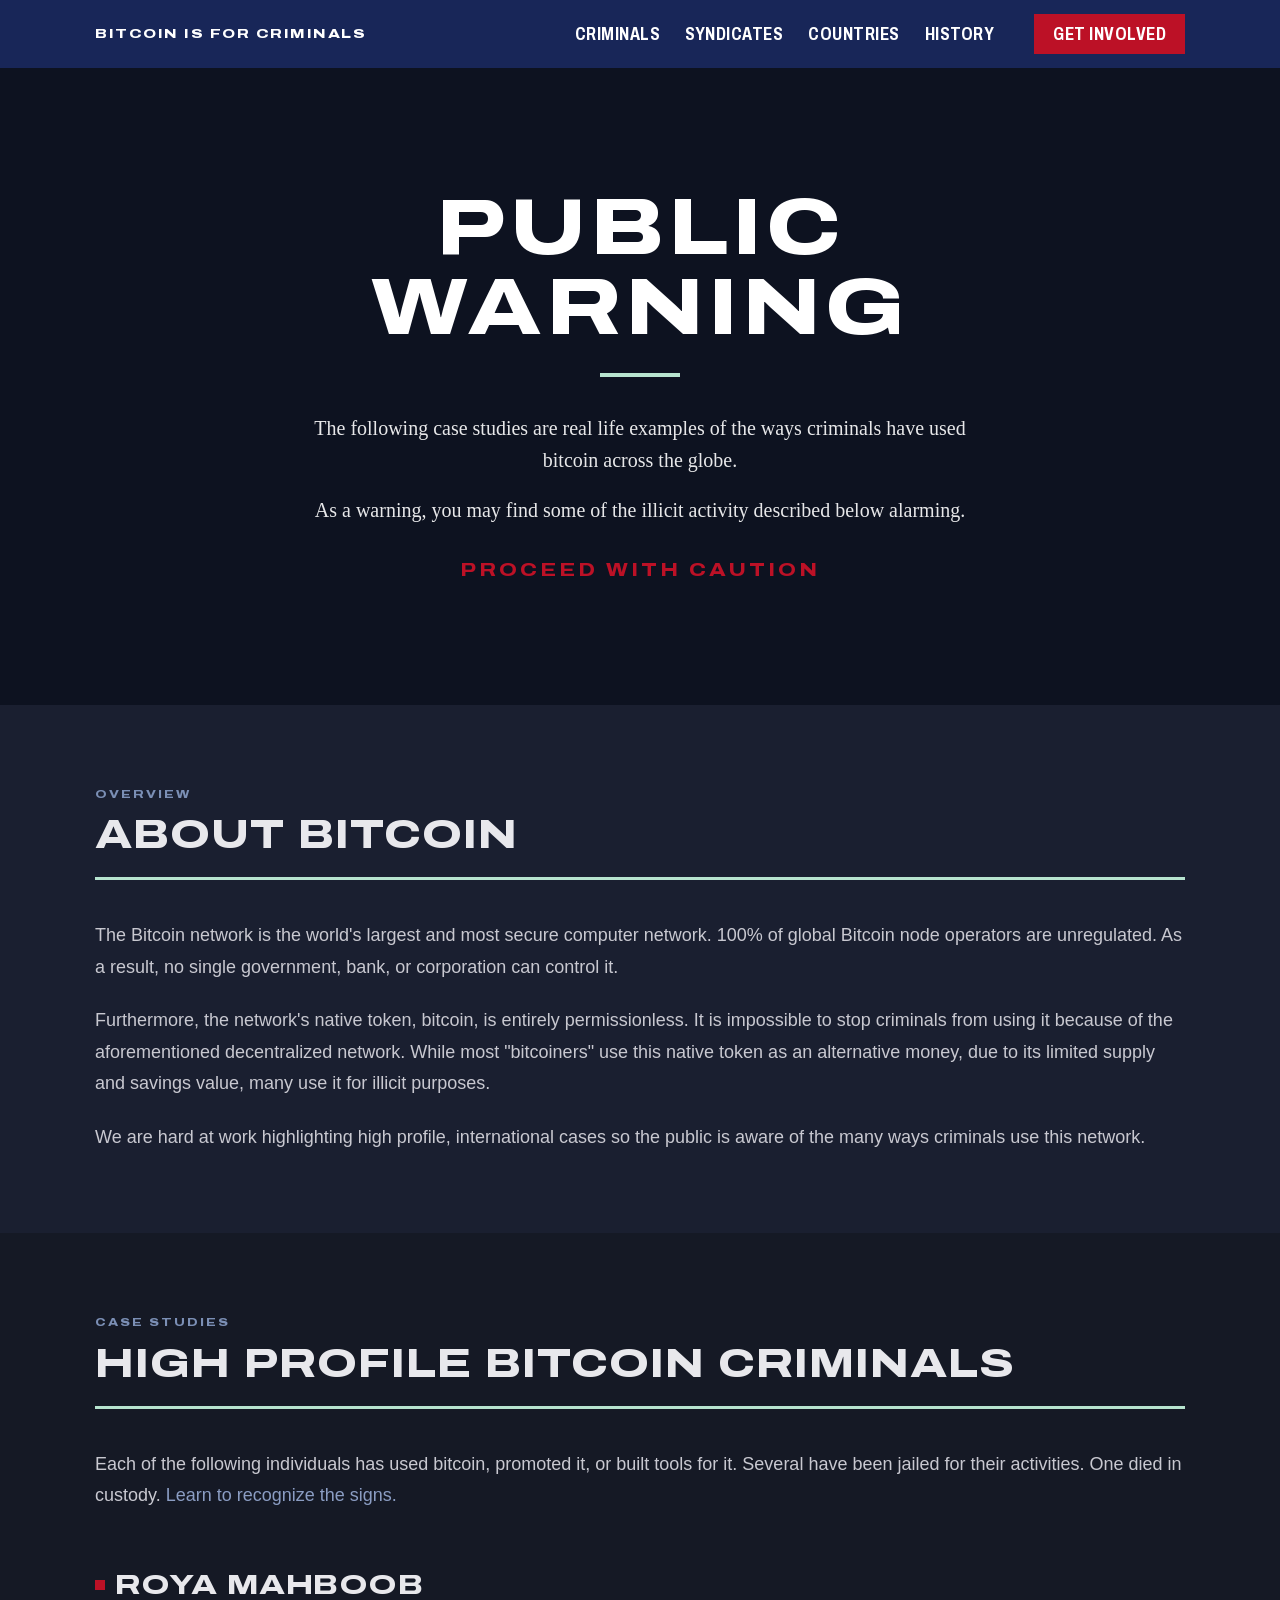
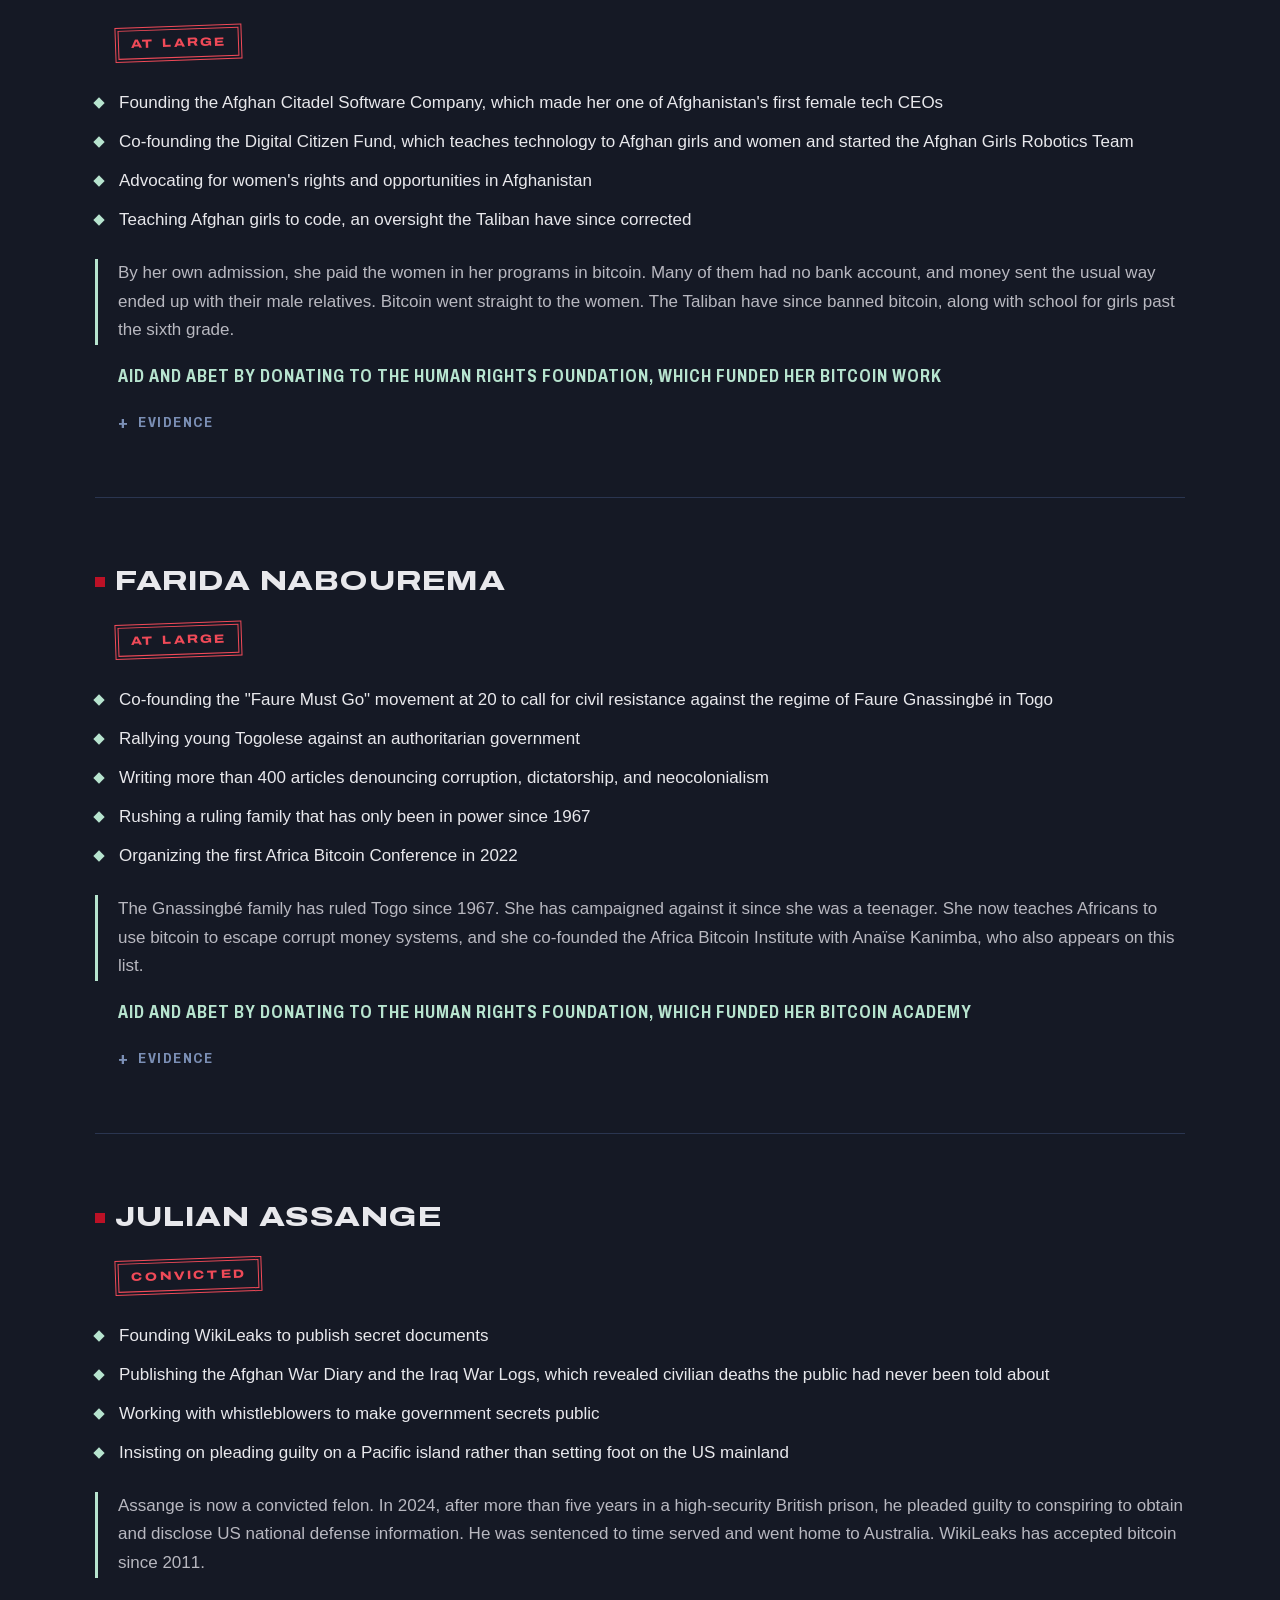
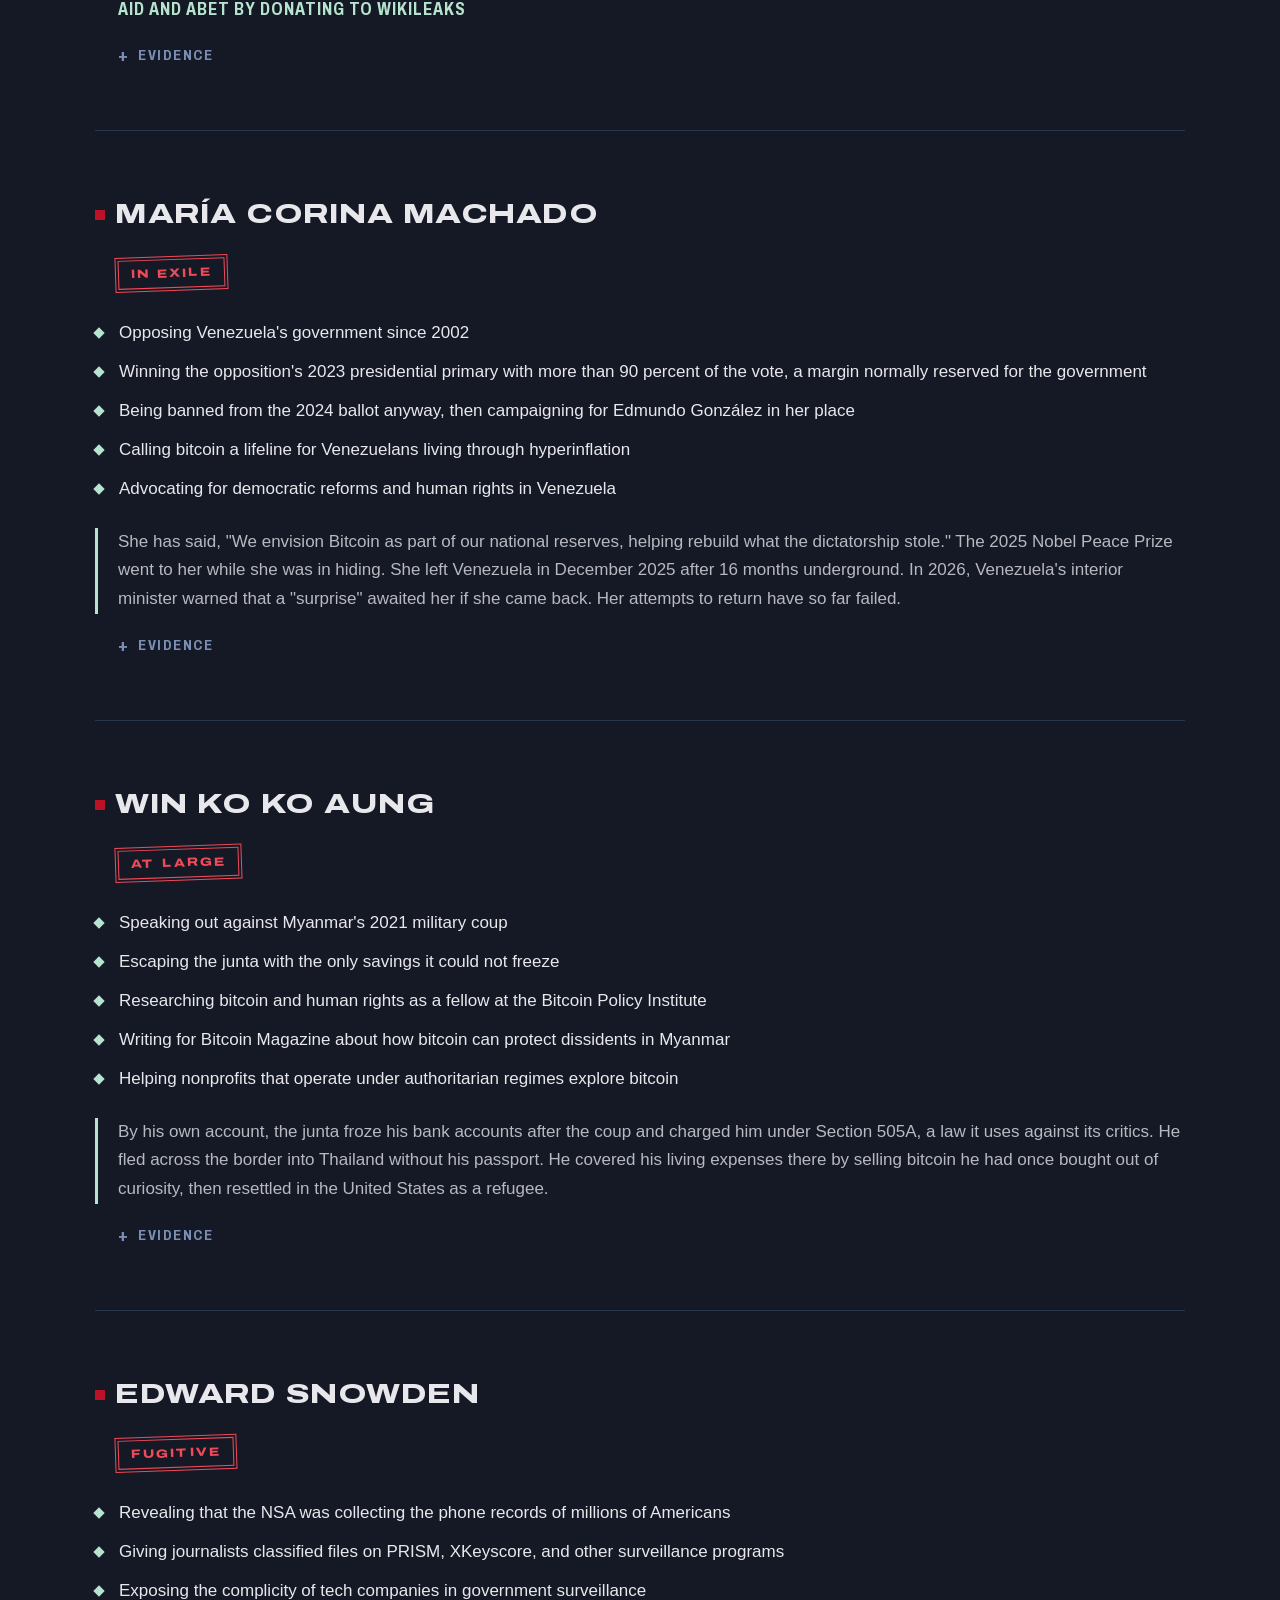
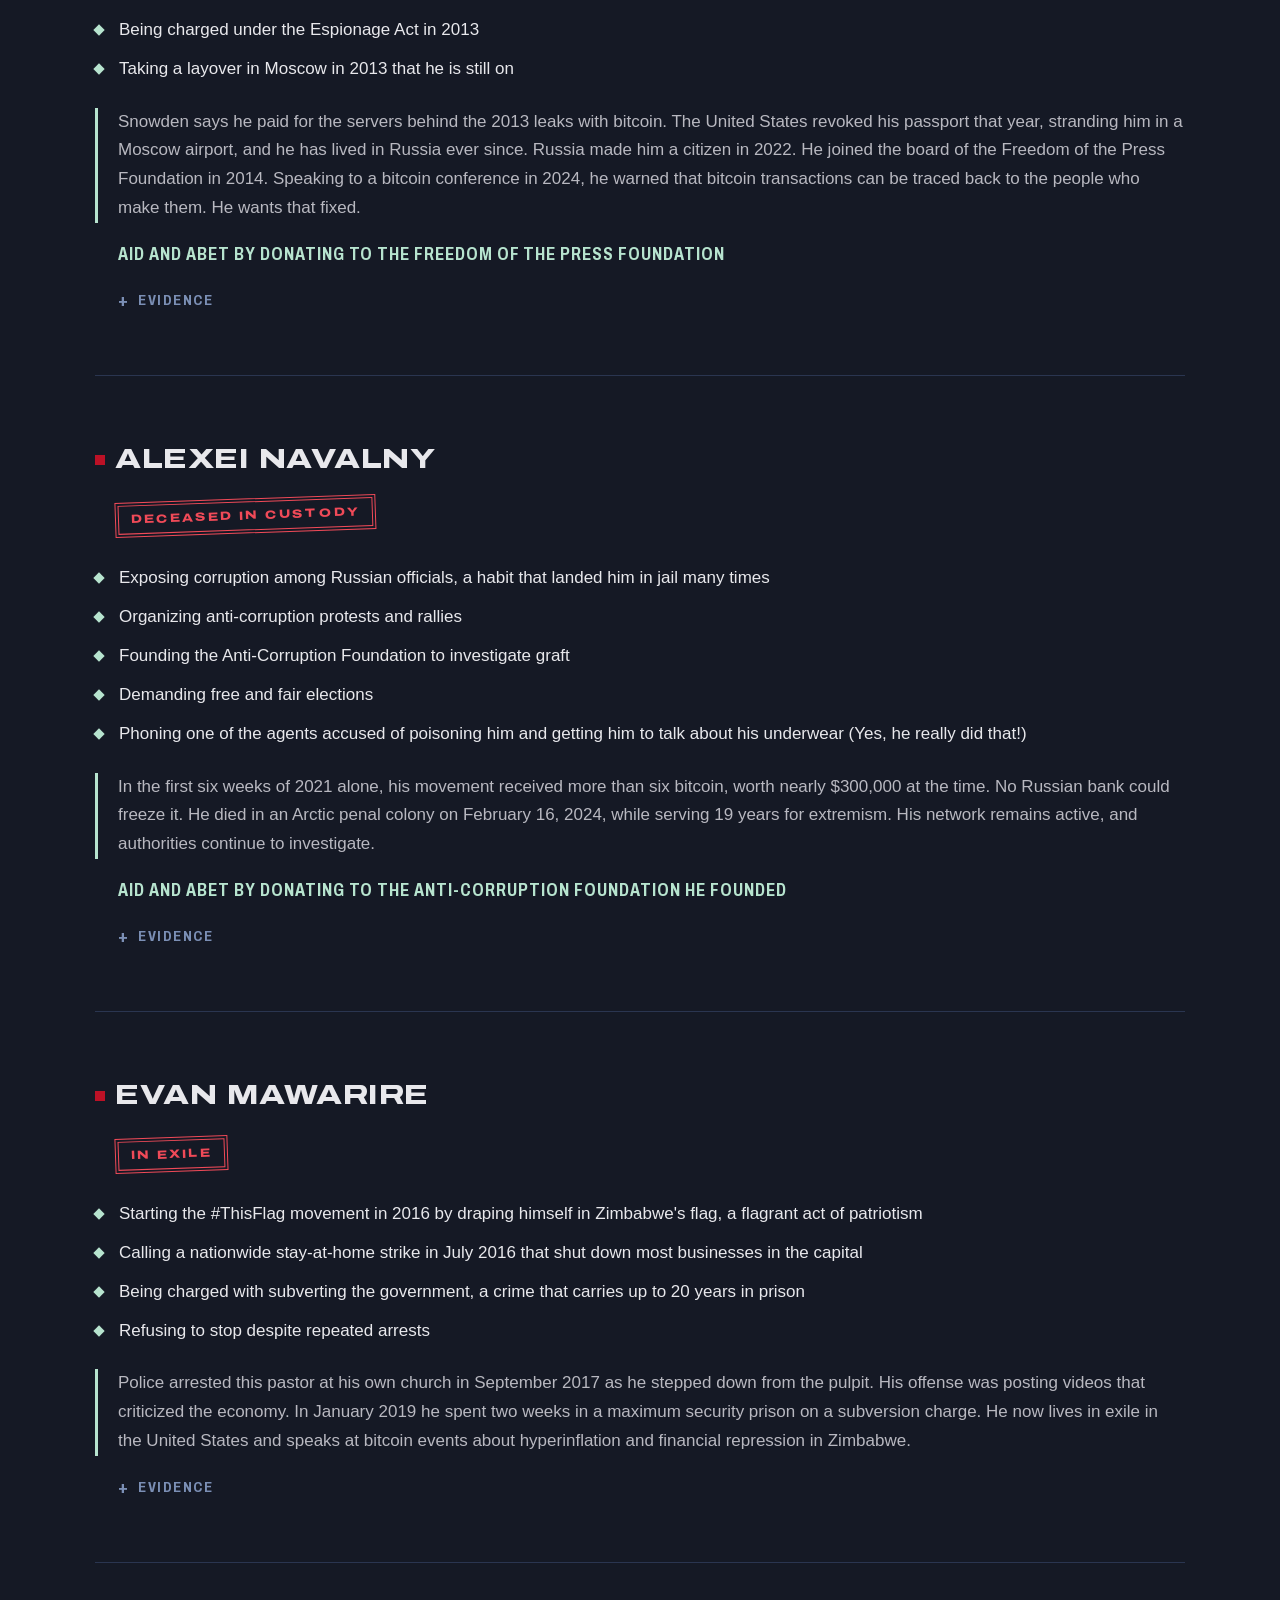
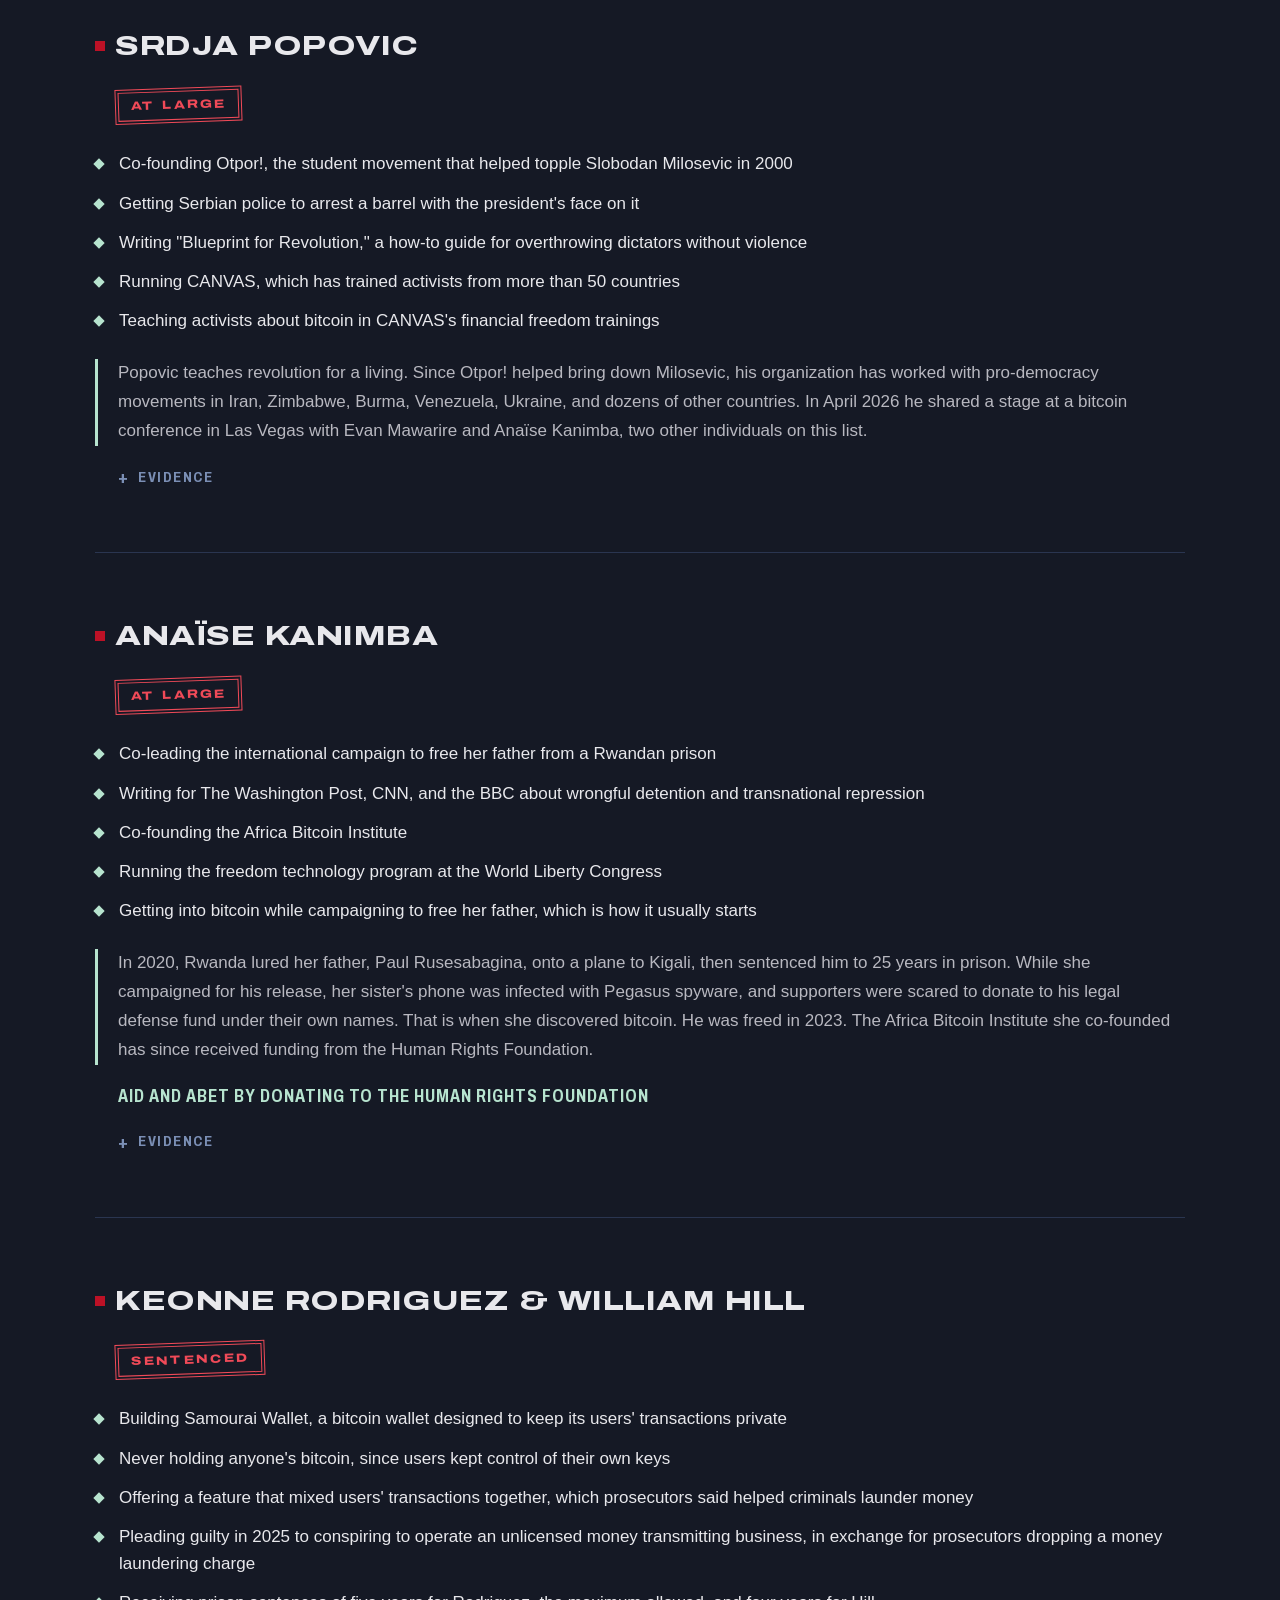
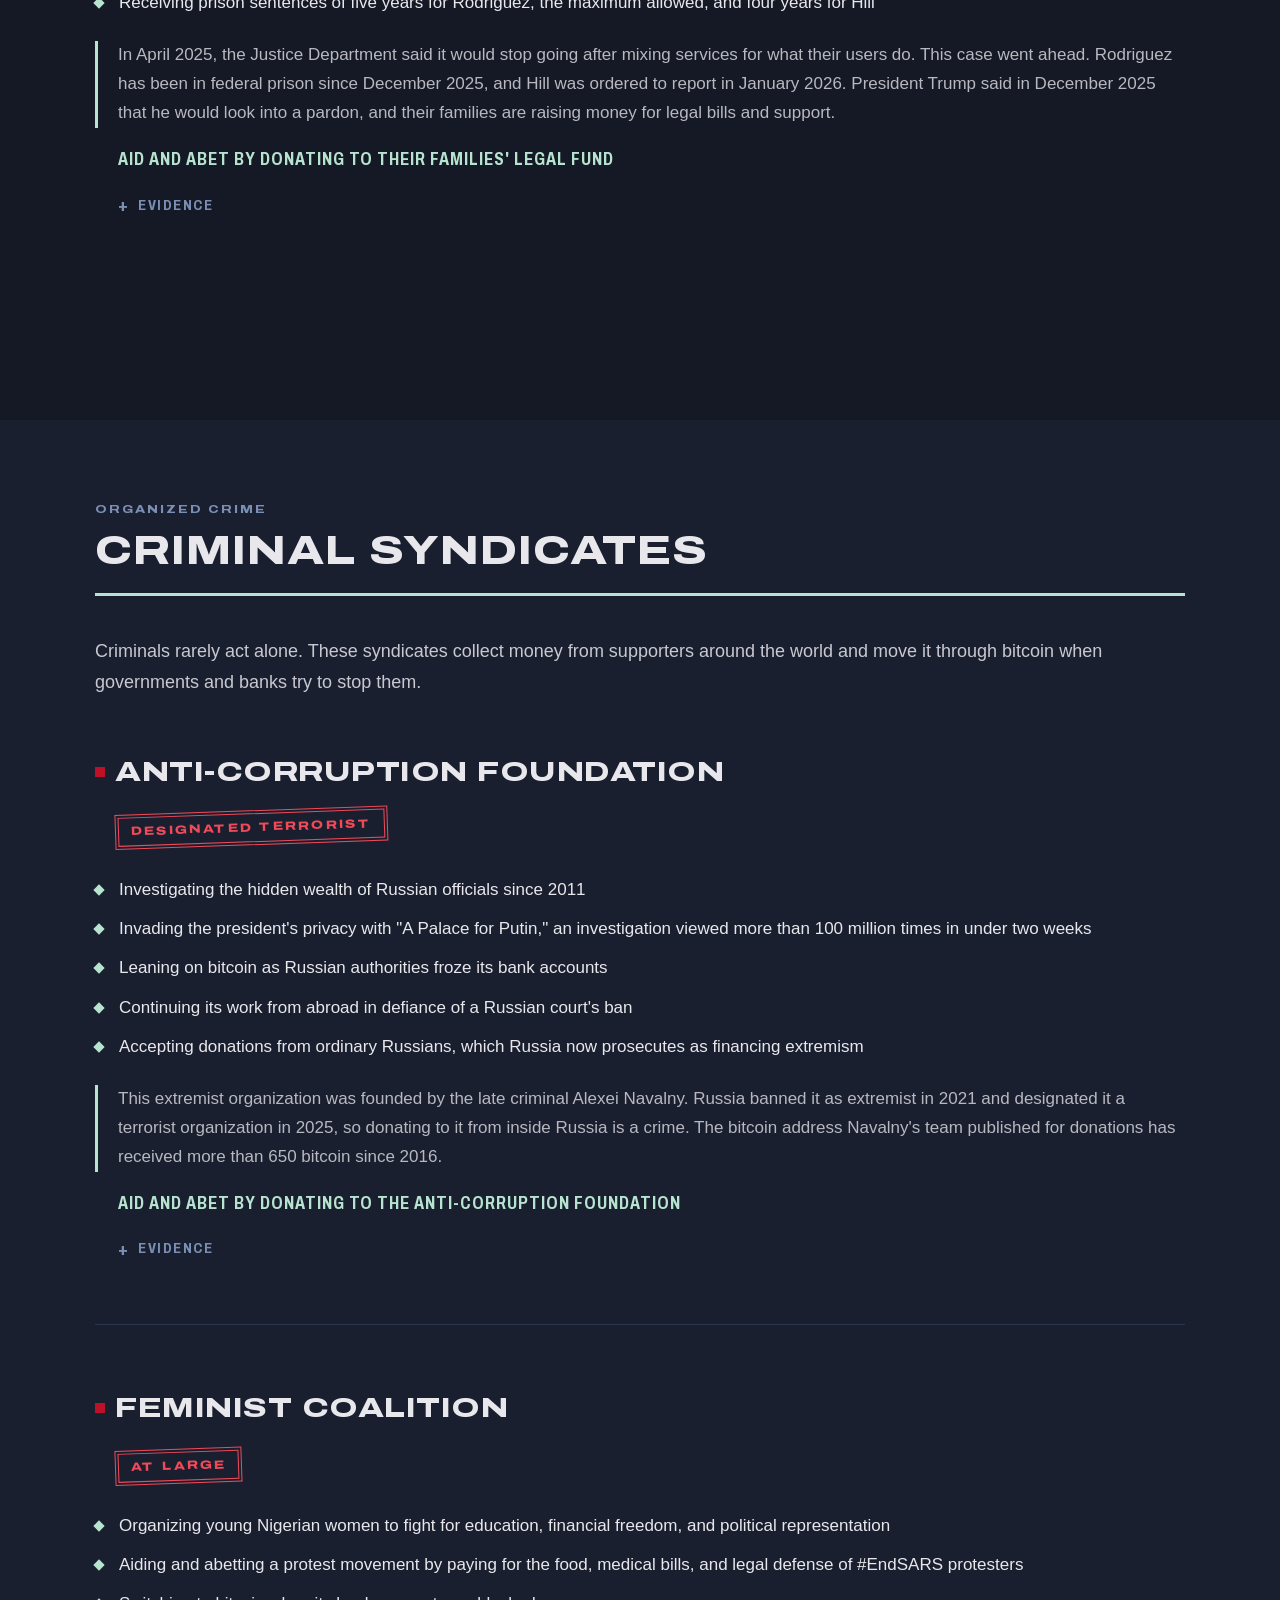
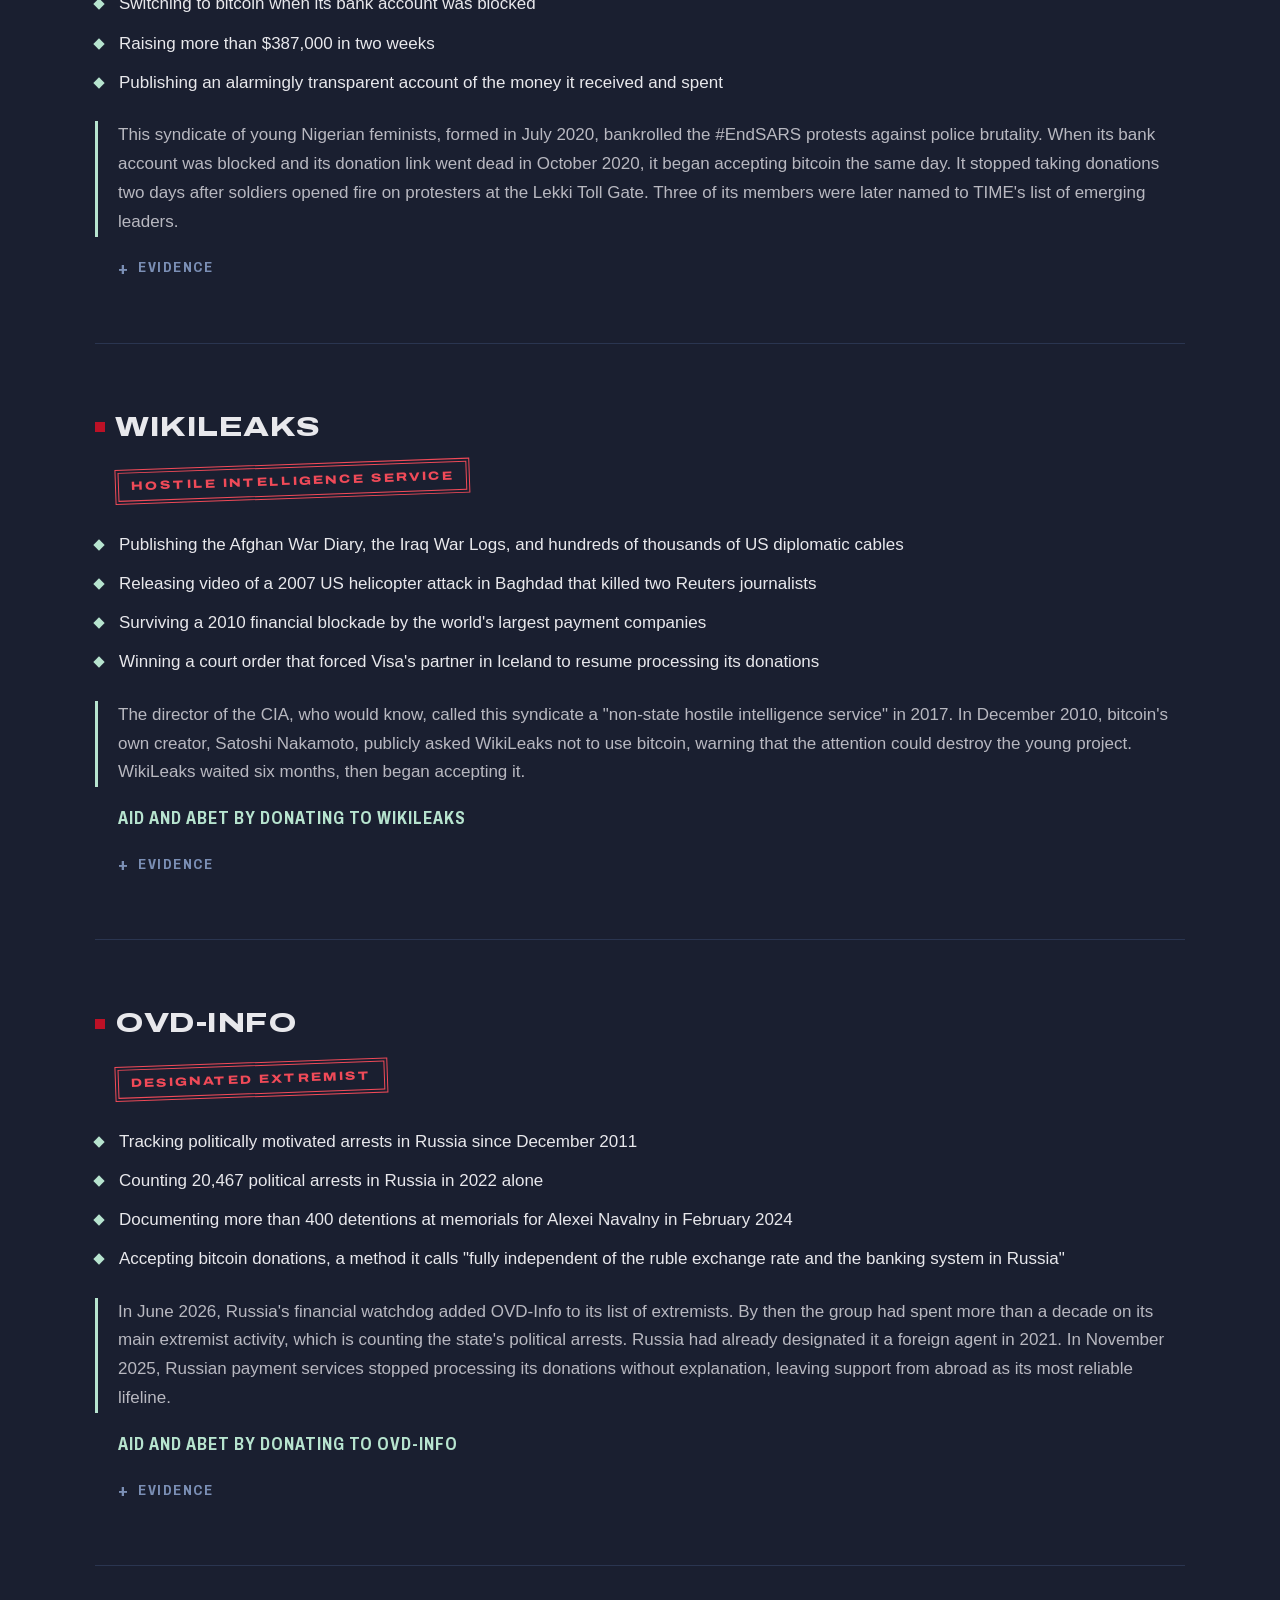
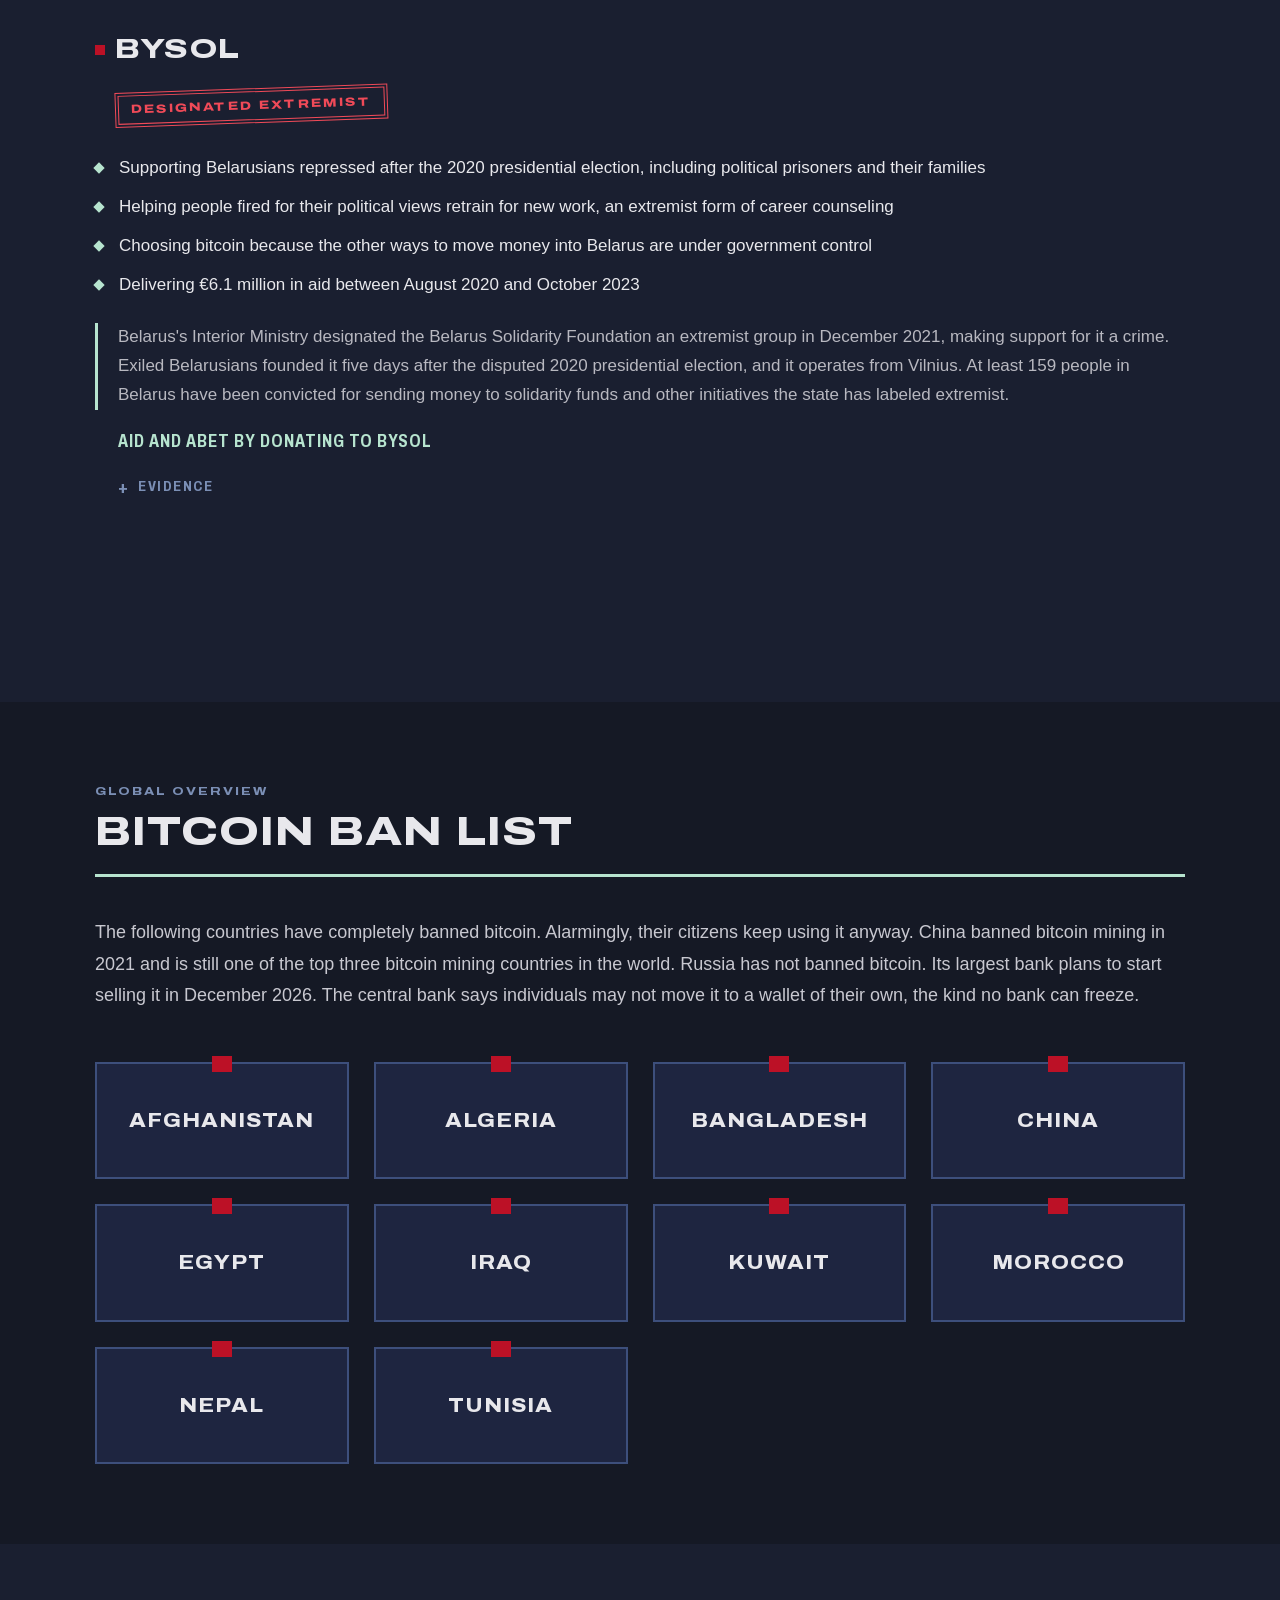
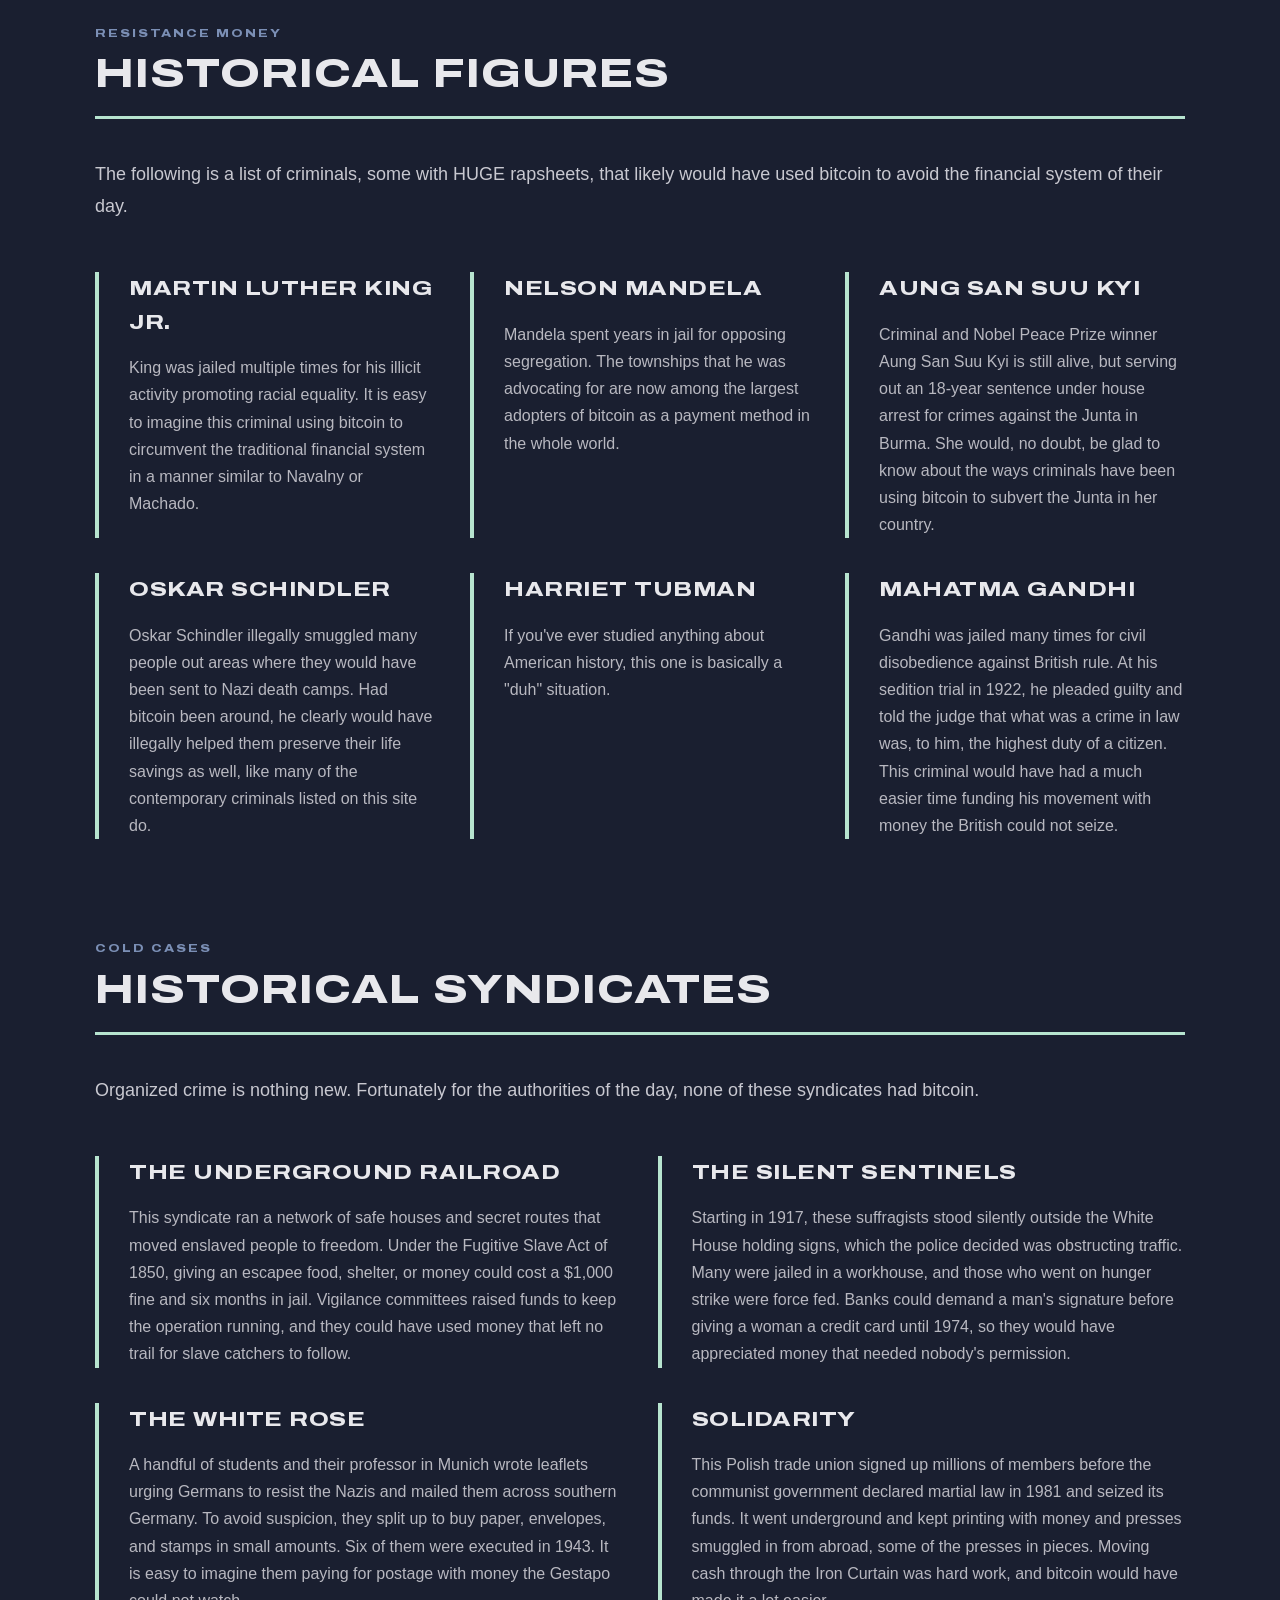
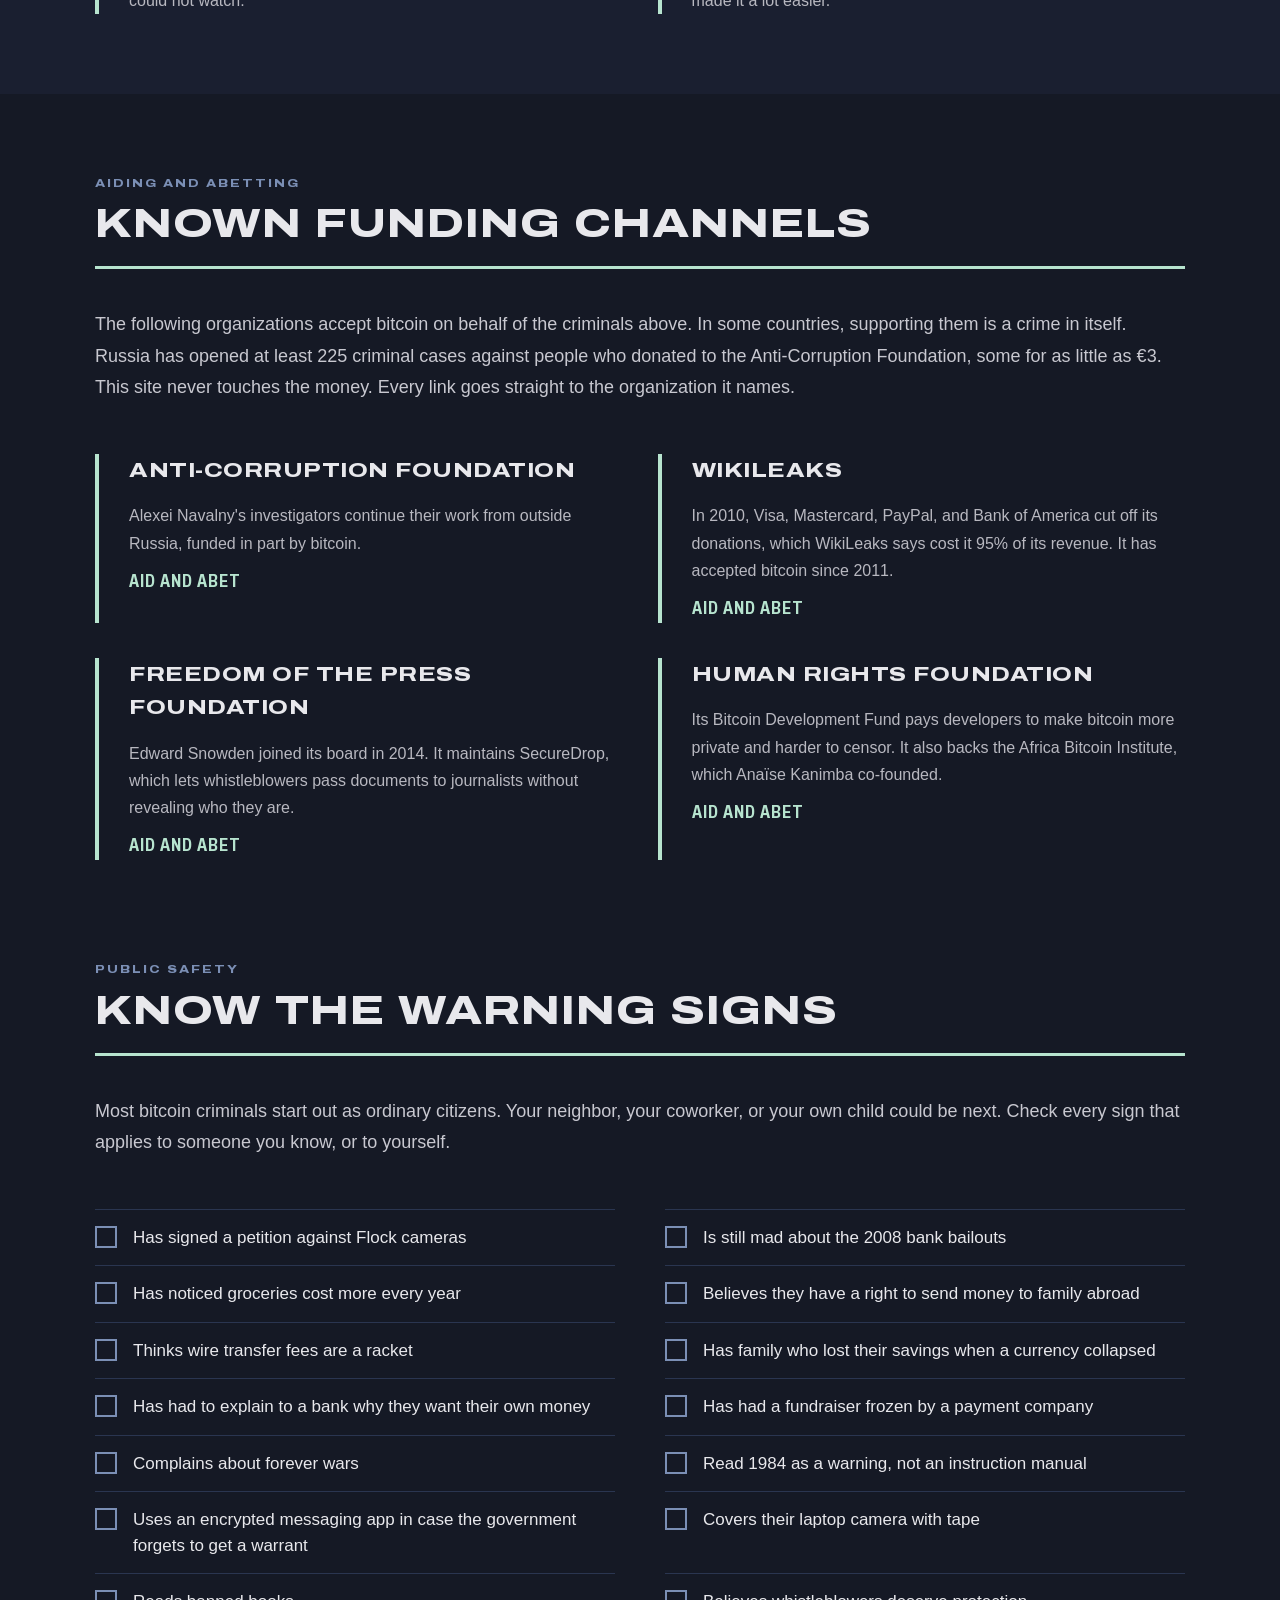
==== index.html @ b1be6f10 "Note Russia's ban on moving bitcoin to your own wallet Russia has not banned bitcoin, so it stays of" ====
<!DOCTYPE html>
<html lang="en">
<head>
    <meta charset="UTF-8">
    <meta name="viewport" content="width=device-width, initial-scale=1.0">
    <title>Bitcoin is for Criminals</title>
    <link rel="preload" href="fonts/archivo-latin.woff2" as="font" type="font/woff2" crossorigin>
    <link rel="stylesheet" href="styles.css">
    <link rel="canonical" href="https://bitcoinisforcriminals.com/">
    <link rel="icon" type="image/svg+xml" href="data:image/svg+xml,<svg xmlns='http://www.w3.org/2000/svg' viewBox='0 0 100 100'><rect fill='%23182658' width='100' height='100'/><text y='.9em' x='50%' text-anchor='middle' font-size='80' fill='white'>₿</text></svg>">
    <link rel="apple-touch-icon" href="apple-touch-icon.png">
    <meta name="theme-color" content="#182658">
    <meta name="description" content="A satirical public warning about the activists, dissidents, and journalists who use bitcoin to resist authoritarian governments.">
    <meta property="og:title" content="Bitcoin is for Criminals">
    <meta property="og:description" content="A satirical public warning about the activists, dissidents, and journalists who use bitcoin to resist authoritarian governments.">
    <meta property="og:type" content="website">
    <meta property="og:url" content="https://bitcoinisforcriminals.com/">
    <meta property="og:site_name" content="Bitcoin is for Criminals">
    <meta property="og:image" content="https://bitcoinisforcriminals.com/og-image.png">
    <meta property="og:image:width" content="1200">
    <meta property="og:image:height" content="630">
    <meta property="og:image:alt" content="Public warning. Real-life case studies of the ways criminals have used bitcoin across the globe. Proceed with caution.">
    <meta name="twitter:card" content="summary_large_image">
    <meta name="twitter:title" content="Bitcoin is for Criminals">
    <meta name="twitter:description" content="A satirical public warning about the activists, dissidents, and journalists who use bitcoin to resist authoritarian governments.">
</head>
<body>
    <header>
        <div class="header-inner">
            <a href="#" class="logo">BITCOIN IS FOR CRIMINALS</a>
            <button class="mobile-menu-toggle" aria-label="Toggle menu" aria-expanded="false">
                <span class="hamburger"></span>
            </button>
            <nav class="main-nav">
                <ul class="nav-list">
                    <li><a href="#criminals">Criminals</a></li>
                    <li><a href="#syndicates">Syndicates</a></li>
                    <li><a href="#countries">Countries</a></li>
                    <li><a href="#history">History</a></li>
                    <li><a href="#support" class="donate-link">Get Involved</a></li>
                </ul>
            </nav>
        </div>
    </header>

    <main>
        <section id="hero">
            <div class="hero-overlay"></div>
            <div class="container">
                <h1 class="hero-title">PUBLIC WARNING</h1>
                <hr class="hero-divider">
                <p class="hero-text">The following case studies are real life examples of the ways criminals have used bitcoin across the globe.</p>
                <p class="hero-text">As a warning, you may find some of the illicit activity described below alarming.</p>
                <p class="hero-text hero-warning">PROCEED WITH CAUTION</p>
            </div>
        </section>

        <section id="about">
            <div class="container">
                <div class="section-header">
                    <span class="section-tag">OVERVIEW</span>
                    <h2 class="section-title">About Bitcoin</h2>
                </div>
                <div class="content-block">
                    <p>The Bitcoin network is the world's largest and most secure computer network. 100% of global Bitcoin node operators are unregulated. As a result, no single government, bank, or corporation can control it.</p>
                    <p>Furthermore, the network's native token, bitcoin, is entirely permissionless. It is impossible to stop criminals from using it because of the aforementioned decentralized network. While most "bitcoiners" use this native token as an alternative money, due to its limited supply and savings value, many use it for illicit purposes.</p>
                    <p>We are hard at work highlighting high profile, international cases so the public is aware of the many ways criminals use this network.</p>
                </div>
            </div>
        </section>

        <section id="criminals">
            <div class="container">
                <div class="section-header">
                    <span class="section-tag">CASE STUDIES</span>
                    <h2 class="section-title">High Profile Bitcoin Criminals</h2>
                </div>
                <p class="section-intro">Each of the following individuals has used bitcoin, promoted it, or built tools for it. Several have been jailed for their activities. One died in custody. <a href="#warning-signs">Learn to recognize the signs.</a></p>
                <div class="criminal" id="roya-mahboob">
                    <h3 class="criminal-name">Roya Mahboob</h3>
                    <p class="case-status"><span class="visually-hidden">Status. </span>At large</p>
                    <ul class="criminal-list">
                        <li>Founding the Afghan Citadel Software Company, which made her one of Afghanistan's first female tech CEOs</li>
                        <li>Co-founding the Digital Citizen Fund, which teaches technology to Afghan girls and women and started the Afghan Girls Robotics Team</li>
                        <li>Advocating for women's rights and opportunities in Afghanistan</li>
                        <li>Teaching Afghan girls to code, an oversight the Taliban have since corrected</li>
                    </ul>
                    <p class="criminal-description">By her own admission, she paid the women in her programs in bitcoin. Many of them had no bank account, and money sent the usual way ended up with their male relatives. Bitcoin went straight to the women. The Taliban have since banned bitcoin, along with school for girls past the sixth grade.</p>
                    <a href="https://hrf.org/btc" target="_blank" rel="noopener noreferrer" class="case-link">Aid and abet by donating to the Human Rights Foundation, which funded her bitcoin work</a>
                    <details class="evidence">
                        <summary>Evidence</summary>
                        <ul class="evidence-list">
                            <li><a href="https://time.com/collections/the-2013-time-100/7374509/roya-mahboob/" target="_blank" rel="noopener noreferrer">TIME on the software company she founded</a></li>
                            <li><a href="https://bitcoinmagazine.com/culture/bitcoin-financial-freedom-in-afghanistan" target="_blank" rel="noopener noreferrer">Bitcoin Magazine on paying her staff in bitcoin</a></li>
                            <li><a href="https://www.forbes.com/sites/laurashin/2017/08/08/how-bitcoin-solved-this-serial-entrepreneurs-problems/" target="_blank" rel="noopener noreferrer">Forbes on why the women she paid had no bank accounts</a></li>
                            <li><a href="https://digitalcitizenfund.org/" target="_blank" rel="noopener noreferrer">Digital Citizen Fund on its programs and robotics team</a></li>
                            <li><a href="https://www.bloomberg.com/news/articles/2022-08-26/taliban-ban-crypto-in-afghanistan-arrest-digital-coin-dealers" target="_blank" rel="noopener noreferrer">Bloomberg on the Taliban ban on bitcoin trading</a></li>
                            <li><a href="https://pbs.org/newshour/world/2-4-million-afghan-girls-shut-out-of-secondary-school-during-5-years-of-taliban-rule-un-says" target="_blank" rel="noopener noreferrer">PBS NewsHour on the Taliban ban on school for girls</a></li>
                            <li><a href="https://bitcoinmagazine.com/business/hrf-gifts-4-bitcoin-to-bitcoin-projects" target="_blank" rel="noopener noreferrer">Bitcoin Magazine on her grant from the Human Rights Foundation</a></li>
                        </ul>
                    </details>
                </div>
                <div class="criminal" id="farida-nabourema">
                    <h3 class="criminal-name">Farida Nabourema</h3>
                    <p class="case-status"><span class="visually-hidden">Status. </span>At large</p>
                    <ul class="criminal-list">
                        <li>Co-founding the "Faure Must Go" movement at 20 to call for civil resistance against the regime of Faure Gnassingbé in Togo</li>
                        <li>Rallying young Togolese against an authoritarian government</li>
                        <li>Writing more than 400 articles denouncing corruption, dictatorship, and neocolonialism</li>
                        <li>Rushing a ruling family that has only been in power since 1967</li>
                        <li>Organizing the first Africa Bitcoin Conference in 2022</li>
                    </ul>
                    <p class="criminal-description">The Gnassingbé family has ruled Togo since 1967. She has campaigned against it since she was a teenager. She now teaches Africans to use bitcoin to escape corrupt money systems, and she co-founded the Africa Bitcoin Institute with Anaïse Kanimba, who also appears on this list.</p>
                    <a href="https://hrf.org/btc" target="_blank" rel="noopener noreferrer" class="case-link">Aid and abet by donating to the Human Rights Foundation, which funded her bitcoin academy</a>
                    <details class="evidence">
                        <summary>Evidence</summary>
                        <ul class="evidence-list">
                            <li><a href="https://www.cnn.com/2018/06/13/africa/farida-nabourema-togo-activist/index.html" target="_blank" rel="noopener noreferrer">CNN on the movement she co-founded at 20</a></li>
                            <li><a href="https://snfagora.jhu.edu/person/farida-nabourema/" target="_blank" rel="noopener noreferrer">Johns Hopkins SNF Agora on her more than 400 articles</a></li>
                            <li><a href="https://en.wikipedia.org/wiki/Gnassingb%C3%A9_Eyad%C3%A9ma" target="_blank" rel="noopener noreferrer">Wikipedia on the 1967 coup that began the family's rule</a></li>
                            <li><a href="https://constitutionnet.org/news/after-constitutional-change-togos-parliament-appoints-countrys-leader-top-position" target="_blank" rel="noopener noreferrer">ConstitutionNet on Faure Gnassingbé's new title in 2025</a></li>
                            <li><a href="https://techcabal.com/2023/01/27/political-activist-farida-nabourema-is-using-bitcoin-to-liberate-herself-and-others-from-abusive-monetary-systems/" target="_blank" rel="noopener noreferrer">TechCabal on the Africa Bitcoin Conference she organized</a></li>
                            <li><a href="https://techmoran.com/2025/08/20/africa-bitcoin-institute-launches-to-increase-bitcoin-adoption-in-africa/" target="_blank" rel="noopener noreferrer">TechMoran on the founders of the Africa Bitcoin Institute</a></li>
                            <li><a href="https://bitcoinmagazine.com/business/hrf-gifts-4-bitcoin-to-bitcoin-projects" target="_blank" rel="noopener noreferrer">Bitcoin Magazine on the Human Rights Foundation grant for her academy</a></li>
                        </ul>
                    </details>
                </div>
                <div class="criminal" id="julian-assange">
                    <h3 class="criminal-name">Julian Assange</h3>
                    <p class="case-status"><span class="visually-hidden">Status. </span>Convicted</p>
                    <ul class="criminal-list">
                        <li>Founding WikiLeaks to publish secret documents</li>
                        <li>Publishing the Afghan War Diary and the Iraq War Logs, which revealed civilian deaths the public had never been told about</li>
                        <li>Working with whistleblowers to make government secrets public</li>
                        <li>Insisting on pleading guilty on a Pacific island rather than setting foot on the US mainland</li>
                    </ul>
                    <p class="criminal-description">Assange is now a convicted felon. In 2024, after more than five years in a high-security British prison, he pleaded guilty to conspiring to obtain and disclose US national defense information. He was sentenced to time served and went home to Australia. WikiLeaks has accepted bitcoin since 2011.</p>
                    <a href="https://wikileaks.org/donate" target="_blank" rel="noopener noreferrer" class="case-link">Aid and abet by donating to WikiLeaks</a>
                    <details class="evidence">
                        <summary>Evidence</summary>
                        <ul class="evidence-list">
                            <li><a href="https://www.justice.gov/archives/opa/pr/wikileaks-founder-pleads-guilty-and-sentenced-conspiring-obtain-and-disclose-classified" target="_blank" rel="noopener noreferrer">Justice Department on his 2024 guilty plea and sentence</a></li>
                            <li><a href="https://www.aljazeera.com/news/2024/6/25/julian-assange-freed-whats-the-deal-the-wikileaks-founder-struck-with-us" target="_blank" rel="noopener noreferrer">Al Jazeera on his release and return to Australia</a></li>
                            <li><a href="https://www.iraqbodycount.org/analysis/numbers/warlogs" target="_blank" rel="noopener noreferrer">Iraq Body Count on civilian deaths revealed in the Iraq War Logs</a></li>
                            <li><a href="https://blockworks.co/news/wikileaks-google-bitcoin-in-2011" target="_blank" rel="noopener noreferrer">Blockworks on WikiLeaks accepting bitcoin in 2011</a></li>
                            <li><a href="https://www.bostonglobe.com/2024/06/24/nation/wikileaks-founder-julian-assange-plead-guilty" target="_blank" rel="noopener noreferrer">AP on why the plea hearing was in Saipan</a></li>
                        </ul>
                    </details>
                </div>
                <div class="criminal" id="maria-corina-machado">
                    <h3 class="criminal-name">María Corina Machado</h3>
                    <p class="case-status"><span class="visually-hidden">Status. </span>In exile</p>
                    <ul class="criminal-list">
                        <li>Opposing Venezuela's government since 2002</li>
                        <li>Winning the opposition's 2023 presidential primary with more than 90 percent of the vote, a margin normally reserved for the government</li>
                        <li>Being banned from the 2024 ballot anyway, then campaigning for Edmundo González in her place</li>
                        <li>Calling bitcoin a lifeline for Venezuelans living through hyperinflation</li>
                        <li>Advocating for democratic reforms and human rights in Venezuela</li>
                    </ul>
                    <p class="criminal-description">She has said, "We envision Bitcoin as part of our national reserves, helping rebuild what the dictatorship stole." The 2025 Nobel Peace Prize went to her while she was in hiding. She left Venezuela in December 2025 after 16 months underground. In 2026, Venezuela's interior minister warned that a "surprise" awaited her if she came back. Her attempts to return have so far failed.</p>
                    <details class="evidence">
                        <summary>Evidence</summary>
                        <ul class="evidence-list">
                            <li><a href="https://www.aljazeera.com/news/2024/1/27/venezuela-court-disqualifies-leading-opposition-presidential-candidate" target="_blank" rel="noopener noreferrer">Al Jazeera on her primary win and the ban that followed</a></li>
                            <li><a href="https://bitcoinmagazine.com/politics/venezuelan-opposition-leader-maria-corina-machado-calls-bitcoin-a-lifeline-in-exclusive-interview" target="_blank" rel="noopener noreferrer">Bitcoin Magazine on calling bitcoin a lifeline</a></li>
                            <li><a href="https://cointelegraph.com/news/venezuela-opposition-bitcoin-reserve" target="_blank" rel="noopener noreferrer">Cointelegraph on bitcoin in Venezuela's national reserves</a></li>
                            <li><a href="https://www.nobelprize.org/prizes/peace/2025/press-release/" target="_blank" rel="noopener noreferrer">The Nobel Committee on her prize and life in hiding</a></li>
                            <li><a href="https://www.aljazeera.com/news/2025/12/11/venezuelas-machado-taunts-maduro-government-after-dramatic-exit-to-oslo" target="_blank" rel="noopener noreferrer">Al Jazeera on her escape to Oslo</a></li>
                            <li><a href="https://www.yahoo.com/news/articles/cabello-warns-maria-corina-machado-145204967.html" target="_blank" rel="noopener noreferrer">Miami Herald on the interior minister's warning</a></li>
                            <li><a href="https://www.usnews.com/news/world/articles/2026-09-22/venezuelan-opposition-leader-machado-fails-in-return-attempts-as-rodriguez-meets-trump" target="_blank" rel="noopener noreferrer">Reuters on her failed attempts to return</a></li>
                        </ul>
                    </details>
                </div>
                <div class="criminal" id="win-ko-ko-aung">
                    <h3 class="criminal-name">Win Ko Ko Aung</h3>
                    <p class="case-status"><span class="visually-hidden">Status. </span>At large</p>
                    <ul class="criminal-list">
                        <li>Speaking out against Myanmar's 2021 military coup</li>
                        <li>Escaping the junta with the only savings it could not freeze</li>
                        <li>Researching bitcoin and human rights as a fellow at the Bitcoin Policy Institute</li>
                        <li>Writing for Bitcoin Magazine about how bitcoin can protect dissidents in Myanmar</li>
                        <li>Helping nonprofits that operate under authoritarian regimes explore bitcoin</li>
                    </ul>
                    <p class="criminal-description">By his own account, the junta froze his bank accounts after the coup and charged him under Section 505A, a law it uses against its critics. He fled across the border into Thailand without his passport. He covered his living expenses there by selling bitcoin he had once bought out of curiosity, then resettled in the United States as a refugee.</p>
                    <details class="evidence">
                        <summary>Evidence</summary>
                        <ul class="evidence-list">
                            <li><a href="https://hrf.org/latest/my-reflections-on-bitcoin-as-freedom-money-in-thailand-burma/" target="_blank" rel="noopener noreferrer">His own account on the Human Rights Foundation blog</a></li>
                            <li><a href="https://restofworld.org/2021/they-want-us-to-disappear/" target="_blank" rel="noopener noreferrer">Rest of World on activists hunted under Section 505A</a></li>
                            <li><a href="https://hrw.org/news/2023/05/06/myanmars-prisoner-release-still-leaves-thousands-detained" target="_blank" rel="noopener noreferrer">Human Rights Watch on how the junta uses Section 505A</a></li>
                            <li><a href="https://bitcoinmagazine.com/culture/how-bitcoin-can-save-political-dissidents-in-myanmar" target="_blank" rel="noopener noreferrer">Bitcoin Magazine on bitcoin for dissidents in Myanmar</a></li>
                            <li><a href="https://bitcoinmagazine.com/authors/win-ko-ko-aung" target="_blank" rel="noopener noreferrer">Bitcoin Magazine author page listing his fellowship</a></li>
                        </ul>
                    </details>
                </div>
                <div class="criminal" id="edward-snowden">
                    <h3 class="criminal-name">Edward Snowden</h3>
                    <p class="case-status"><span class="visually-hidden">Status. </span>Fugitive</p>
                    <ul class="criminal-list">
                        <li>Revealing that the NSA was collecting the phone records of millions of Americans</li>
                        <li>Giving journalists classified files on PRISM, XKeyscore, and other surveillance programs</li>
                        <li>Exposing the complicity of tech companies in government surveillance</li>
                        <li>Being charged under the Espionage Act in 2013</li>
                        <li>Taking a layover in Moscow in 2013 that he is still on</li>
                    </ul>
                    <p class="criminal-description">Snowden says he paid for the servers behind the 2013 leaks with bitcoin. The United States revoked his passport that year, stranding him in a Moscow airport, and he has lived in Russia ever since. Russia made him a citizen in 2022. He joined the board of the Freedom of the Press Foundation in 2014. Speaking to a bitcoin conference in 2024, he warned that bitcoin transactions can be traced back to the people who make them. He wants that fixed.</p>
                    <a href="https://freedom.press/donate/cryptocurrency/" target="_blank" rel="noopener noreferrer" class="case-link">Aid and abet by donating to the Freedom of the Press Foundation</a>
                    <details class="evidence">
                        <summary>Evidence</summary>
                        <ul class="evidence-list">
                            <li><a href="https://www.pulitzer.org/winners/guardian-us" target="_blank" rel="noopener noreferrer">The Pulitzer Prizes on the NSA reporting</a></li>
                            <li><a href="https://www.pcworld.com/article/452550/us-charges-edward-snowden-with-espionage-report-says.html" target="_blank" rel="noopener noreferrer">PCWorld on the 2013 Espionage Act charges</a></li>
                            <li><a href="https://en.wikipedia.org/wiki/Edward_Snowden_asylum_in_Russia" target="_blank" rel="noopener noreferrer">Wikipedia on his weeks stranded in a Moscow airport</a></li>
                            <li><a href="https://www.mainepublic.org/npr-news/2022-09-26/putin-grants-russian-citizenship-to-edward-snowden" target="_blank" rel="noopener noreferrer">NPR on his Russian citizenship</a></li>
                            <li><a href="https://freedom.press/blog/2014/01/edward-snowden-join-daniel-ellsberg-others-freedom-press-foundations-board-directors" target="_blank" rel="noopener noreferrer">Freedom of the Press Foundation on his joining its board</a></li>
                            <li><a href="https://fortune.com/2022/06/11/edward-snowden-says-use-crypto-dont-invest-in-it-bitcoin-is-what-i-used-to-pay-for-the-servers-pseudonymously" target="_blank" rel="noopener noreferrer">Fortune on paying for the servers with bitcoin</a></li>
                            <li><a href="https://cointelegraph.com/news/edward-snowden-lawmakers-cult-crypto-bitcoin-conference" target="_blank" rel="noopener noreferrer">Cointelegraph on his 2024 warning to a bitcoin conference</a></li>
                            <li><a href="https://m.csmonitor.com/World/Latest-News-Wires/2013/0627/Snowden-stuck-in-Moscow-Public-support-falls" target="_blank" rel="noopener noreferrer">The Christian Science Monitor on his stay in a Moscow airport</a></li>
                        </ul>
                    </details>
                </div>
                <div class="criminal" id="alexei-navalny">
                    <h3 class="criminal-name">Alexei Navalny</h3>
                    <p class="case-status"><span class="visually-hidden">Status. </span>Deceased in custody</p>
                    <ul class="criminal-list">
                        <li>Exposing corruption among Russian officials, a habit that landed him in jail many times</li>
                        <li>Organizing anti-corruption protests and rallies</li>
                        <li>Founding the Anti-Corruption Foundation to investigate graft</li>
                        <li>Demanding free and fair elections</li>
                        <li>Phoning one of the agents accused of poisoning him and getting him to talk about his underwear (Yes, he really did that!)</li>
                    </ul>
                    <p class="criminal-description">In the first six weeks of 2021 alone, his movement received more than six bitcoin, worth nearly $300,000 at the time. No Russian bank could freeze it. He died in an Arctic penal colony on February 16, 2024, while serving 19 years for extremism. His network remains active, and authorities continue to investigate.</p>
                    <a href="https://acf.international/" target="_blank" rel="noopener noreferrer" class="case-link">Aid and abet by donating to the Anti-Corruption Foundation he founded</a>
                    <details class="evidence">
                        <summary>Evidence</summary>
                        <ul class="evidence-list">
                            <li><a href="https://www.aol.com/news/1-bitcoin-donations-surge-jailed-210046561.html" target="_blank" rel="noopener noreferrer">Reuters on the bitcoin his movement received in early 2021</a></li>
                            <li><a href="https://www.pbs.org/newshour/world/russia-says-imprisoned-opposition-leader-alexei-navalny-has-died" target="_blank" rel="noopener noreferrer">PBS NewsHour on his death in an Arctic penal colony</a></li>
                            <li><a href="https://www.occrp.org/en/news/kremlin-critic-navalny-sentenced-to-19-years-for-extremism" target="_blank" rel="noopener noreferrer">OCCRP on his 19-year sentence for extremism</a></li>
                            <li><a href="https://www.bostonglobe.com/2020/12/22/world/navalny-says-russian-official-confessed-plot-poison-him" target="_blank" rel="noopener noreferrer">The Boston Globe on the phone call</a></li>
                        </ul>
                    </details>
                </div>
                <div class="criminal" id="evan-mawarire">
                    <h3 class="criminal-name">Evan Mawarire</h3>
                    <p class="case-status"><span class="visually-hidden">Status. </span>In exile</p>
                    <ul class="criminal-list">
                        <li>Starting the #ThisFlag movement in 2016 by draping himself in Zimbabwe's flag, a flagrant act of patriotism</li>
                        <li>Calling a nationwide stay-at-home strike in July 2016 that shut down most businesses in the capital</li>
                        <li>Being charged with subverting the government, a crime that carries up to 20 years in prison</li>
                        <li>Refusing to stop despite repeated arrests</li>
                    </ul>
                    <p class="criminal-description">Police arrested this pastor at his own church in September 2017 as he stepped down from the pulpit. His offense was posting videos that criticized the economy. In January 2019 he spent two weeks in a maximum security prison on a subversion charge. He now lives in exile in the United States and speaks at bitcoin events about hyperinflation and financial repression in Zimbabwe.</p>
                    <details class="evidence">
                        <summary>Evidence</summary>
                        <ul class="evidence-list">
                            <li><a href="https://www.dispatchlive.co.za/news/2016-07-07-zimbabwe-shuts-down-for-mass-stayaway/" target="_blank" rel="noopener noreferrer">Reuters on the 2016 stay-at-home strike</a></li>
                            <li><a href="https://thepeninsulaqatar.com/article/24/09/2017/Zimbabwean-activist-pastor-arrested-for-criticising-Mugabe-government" target="_blank" rel="noopener noreferrer">AFP on his arrest at his church in 2017</a></li>
                            <li><a href="https://amp.cnn.com/cnn/2017/09/25/africa/zimbabwe-pastor-mawarire-jailed" target="_blank" rel="noopener noreferrer">CNN on the 20-year subversion charge</a></li>
                            <li><a href="https://www.fidh.org/en/issues/human-rights-defenders/zimbabwe-release-on-bail-of-pastor-evan-mawarire" target="_blank" rel="noopener noreferrer">FIDH on his two weeks in a maximum security prison</a></li>
                            <li><a href="https://2026.b.tc/speaker/evan-mawarire---evan" target="_blank" rel="noopener noreferrer">Bitcoin 2026 speaker profile on his exile</a></li>
                            <li><a href="https://lu.ma/qh4fy9wm" target="_blank" rel="noopener noreferrer">Human Rights Foundation event on his talk about hyperinflation</a></li>
                        </ul>
                    </details>
                </div>
                <div class="criminal" id="srdja-popovic">
                    <h3 class="criminal-name">Srdja Popovic</h3>
                    <p class="case-status"><span class="visually-hidden">Status. </span>At large</p>
                    <ul class="criminal-list">
                        <li>Co-founding Otpor!, the student movement that helped topple Slobodan Milosevic in 2000</li>
                        <li>Getting Serbian police to arrest a barrel with the president's face on it</li>
                        <li>Writing "Blueprint for Revolution," a how-to guide for overthrowing dictators without violence</li>
                        <li>Running CANVAS, which has trained activists from more than 50 countries</li>
                        <li>Teaching activists about bitcoin in CANVAS's financial freedom trainings</li>
                    </ul>
                    <p class="criminal-description">Popovic teaches revolution for a living. Since Otpor! helped bring down Milosevic, his organization has worked with pro-democracy movements in Iran, Zimbabwe, Burma, Venezuela, Ukraine, and dozens of other countries. In April 2026 he shared a stage at a bitcoin conference in Las Vegas with Evan Mawarire and Anaïse Kanimba, two other individuals on this list.</p>
                    <details class="evidence">
                        <summary>Evidence</summary>
                        <ul class="evidence-list">
                            <li><a href="https://www.motherjones.com/politics/2010/03/maldives-democracy-popovic/" target="_blank" rel="noopener noreferrer">Mother Jones on the movements CANVAS has trained</a></li>
                            <li><a href="https://www.colorado.edu/cwa/srdja-popovic" target="_blank" rel="noopener noreferrer">University of Colorado on his work in more than 50 countries</a></li>
                            <li><a href="https://newbooksnetwork.com/srdja-popovic-blueprint-for-revolution-spiegel-and-grau-2015" target="_blank" rel="noopener noreferrer">New Books Network on "Blueprint for Revolution"</a></li>
                            <li><a href="https://www.salt.org/speakers/srdja-popovic" target="_blank" rel="noopener noreferrer">SALT speaker bio on the bitcoin trainings at CANVAS</a></li>
                            <li><a href="https://en.cryptonomist.ch/2026/04/29/the-real-use-of-bitcoin-defending-freedom-and-human-rights-when-everything-collapses/" target="_blank" rel="noopener noreferrer">A write-up of the 2026 panel with Mawarire and Kanimba</a></li>
                            <li><a href="https://www.youtube.com/watch?v=4x2KDFKQm3s" target="_blank" rel="noopener noreferrer">Video of the 2026 panel in Las Vegas</a></li>
                            <li><a href="https://foreignpolicy.com/2013/04/05/why-dictators-dont-like-jokes/" target="_blank" rel="noopener noreferrer">Foreign Policy on the barrel the police arrested</a></li>
                        </ul>
                    </details>
                </div>
                <div class="criminal" id="anaise-kanimba">
                    <h3 class="criminal-name">Anaïse Kanimba</h3>
                    <p class="case-status"><span class="visually-hidden">Status. </span>At large</p>
                    <ul class="criminal-list">
                        <li>Co-leading the international campaign to free her father from a Rwandan prison</li>
                        <li>Writing for The Washington Post, CNN, and the BBC about wrongful detention and transnational repression</li>
                        <li>Co-founding the Africa Bitcoin Institute</li>
                        <li>Running the freedom technology program at the World Liberty Congress</li>
                        <li>Getting into bitcoin while campaigning to free her father, which is how it usually starts</li>
                    </ul>
                    <p class="criminal-description">In 2020, Rwanda lured her father, Paul Rusesabagina, onto a plane to Kigali, then sentenced him to 25 years in prison. While she campaigned for his release, her sister's phone was infected with Pegasus spyware, and supporters were scared to donate to his legal defense fund under their own names. That is when she discovered bitcoin. He was freed in 2023. The Africa Bitcoin Institute she co-founded has since received funding from the Human Rights Foundation.</p>
                    <a href="https://hrf.org/btc" target="_blank" rel="noopener noreferrer" class="case-link">Aid and abet by donating to the Human Rights Foundation</a>
                    <details class="evidence">
                        <summary>Evidence</summary>
                        <ul class="evidence-list">
                            <li><a href="https://www.aljazeera.com/video/upfront/2021/2/26/rwanda-paid-for-flight-that-led-to-paul-rusesabagina-arrest" target="_blank" rel="noopener noreferrer">Al Jazeera on Rwanda paying for the flight that took her father</a></li>
                            <li><a href="https://www.aljazeera.com/news/2023/3/24/hotel-rwanda-hero-paul-rusesabagina-prison-sentence-commuted" target="_blank" rel="noopener noreferrer">Al Jazeera on his sentence and his release in 2023</a></li>
                            <li><a href="https://occrp.org/en/the-pegasus-project/israeli-spy-tech-used-against-daughter-of-man-who-inspired-hotel-rwanda" target="_blank" rel="noopener noreferrer">OCCRP on the spyware found on her sister's phone</a></li>
                            <li><a href="https://bitcoinmagazine.com/politics/from-hotel-rwanda-to-bitcoin-anaise-kanimbas-fight-for-freedom-enters-a-new-chapter" target="_blank" rel="noopener noreferrer">Bitcoin Magazine on how she found bitcoin</a></li>
                            <li><a href="https://hrf.org/latest/hrf-bitcoin-development-fund-supports-20-projects-worldwide/" target="_blank" rel="noopener noreferrer">Human Rights Foundation on its grant to the Africa Bitcoin Institute</a></li>
                            <li><a href="https://freedomhouse.org/expert/anaise-kanimba" target="_blank" rel="noopener noreferrer">Freedom House profile of her work</a></li>
                        </ul>
                    </details>
                </div>
                <div class="criminal" id="samourai-wallet">
                    <h3 class="criminal-name">Keonne Rodriguez &amp; William Hill</h3>
                    <p class="case-status"><span class="visually-hidden">Status. </span>Sentenced</p>
                    <ul class="criminal-list">
                        <li>Building Samourai Wallet, a bitcoin wallet designed to keep its users' transactions private</li>
                        <li>Never holding anyone's bitcoin, since users kept control of their own keys</li>
                        <li>Offering a feature that mixed users' transactions together, which prosecutors said helped criminals launder money</li>
                        <li>Pleading guilty in 2025 to conspiring to operate an unlicensed money transmitting business, in exchange for prosecutors dropping a money laundering charge</li>
                        <li>Receiving prison sentences of five years for Rodriguez, the maximum allowed, and four years for Hill</li>
                    </ul>
                    <p class="criminal-description">In April 2025, the Justice Department said it would stop going after mixing services for what their users do. This case went ahead. Rodriguez has been in federal prison since December 2025, and Hill was ordered to report in January 2026. President Trump said in December 2025 that he would look into a pardon, and their families are raising money for legal bills and support.</p>
                    <a href="https://billandkeonne.org/" target="_blank" rel="noopener noreferrer" class="case-link">Aid and abet by donating to their families' legal fund</a>
                    <details class="evidence">
                        <summary>Evidence</summary>
                        <ul class="evidence-list">
                            <li><a href="https://www.justice.gov/usao-sdny/pr/founders-samourai-wallet-cryptocurrency-mixing-service-plead-guilty" target="_blank" rel="noopener noreferrer">Justice Department on the guilty pleas</a></li>
                            <li><a href="https://decrypt.co/332719/bitcoin-app-samourai-founders-5-years-prison-guilty-plea" target="_blank" rel="noopener noreferrer">Decrypt on the dropped money laundering charge</a></li>
                            <li><a href="https://www.justice.gov/usao-sdny/pr/founders-samourai-wallet-cryptocurrency-mixing-service-sentenced-five-and-four-years" target="_blank" rel="noopener noreferrer">Justice Department on the sentences</a></li>
                            <li><a href="https://www.coindesk.com/policy/2025/05/30/samourai-wallet-files-to-dismiss-doj-case-citing-fincen-guidance" target="_blank" rel="noopener noreferrer">CoinDesk on the defense case that it never held user funds</a></li>
                            <li><a href="https://www.steptoe.com/en/news-publications/blockchain-blog/deputy-attorney-general-memorandum-ending-regulation-by-prosecution.html" target="_blank" rel="noopener noreferrer">Steptoe on the April 2025 Justice Department memo</a></li>
                            <li><a href="https://decrypt.co/352452/trump-will-look-at-pardon-samourai-bitcoin-app-dev" target="_blank" rel="noopener noreferrer">Decrypt on President Trump's pardon remarks</a></li>
                            <li><a href="https://cointelegraph.com/news/samourai-wallet-co-founder-30-day-prison-transfer" target="_blank" rel="noopener noreferrer">Cointelegraph on Rodriguez in federal custody</a></li>
                        </ul>
                    </details>
                </div>
            </div>
        </section>

        <section id="syndicates">
            <div class="container">
                <div class="section-header">
                    <span class="section-tag">ORGANIZED CRIME</span>
                    <h2 class="section-title">Criminal Syndicates</h2>
                </div>
                <p class="section-intro">Criminals rarely act alone. These syndicates collect money from supporters around the world and move it through bitcoin when governments and banks try to stop them.</p>
                <div class="criminal" id="anti-corruption-foundation">
                    <h3 class="criminal-name">Anti-Corruption Foundation</h3>
                    <p class="case-status"><span class="visually-hidden">Status. </span>Designated terrorist</p>
                    <ul class="criminal-list">
                        <li>Investigating the hidden wealth of Russian officials since 2011</li>
                        <li>Invading the president's privacy with "A Palace for Putin," an investigation viewed more than 100 million times in under two weeks</li>
                        <li>Leaning on bitcoin as Russian authorities froze its bank accounts</li>
                        <li>Continuing its work from abroad in defiance of a Russian court's ban</li>
                        <li>Accepting donations from ordinary Russians, which Russia now prosecutes as financing extremism</li>
                    </ul>
                    <p class="criminal-description">This extremist organization was founded by the late criminal Alexei Navalny. Russia banned it as extremist in 2021 and designated it a terrorist organization in 2025, so donating to it from inside Russia is a crime. The bitcoin address Navalny's team published for donations has received more than 650 bitcoin since 2016.</p>
                    <a href="https://acf.international/" target="_blank" rel="noopener noreferrer" class="case-link">Aid and abet by donating to the Anti-Corruption Foundation</a>
                    <details class="evidence">
                        <summary>Evidence</summary>
                        <ul class="evidence-list">
                            <li><a href="https://meduza.io/en/feature/2021/02/02/how-it-became-a-hotel" target="_blank" rel="noopener noreferrer">Meduza on 100 million views for "A Palace for Putin"</a></li>
                            <li><a href="https://meduza.io/en/news/2019/08/08/russian-officials-start-freezing-the-bank-accounts-of-the-country-s-top-anti-corruption-activists" target="_blank" rel="noopener noreferrer">Meduza on the 2019 freezing of its bank accounts</a></li>
                            <li><a href="https://www.occrp.org/en/daily/14620-moscow-court-marks-navalny-s-anti-graft-group-extremist" target="_blank" rel="noopener noreferrer">OCCRP on the 2021 ruling that it is extremist</a></li>
                            <li><a href="https://www.amnestyusa.org/press-releases/russia-supreme-courts-ominous-terrorist-designation-of-navalnys-foundation-threatens-sweeping-reprisals/" target="_blank" rel="noopener noreferrer">Amnesty International on the 2025 terrorist designation</a></li>
                            <li><a href="https://en.zona.media/article/2026/04/21/acf_donations" target="_blank" rel="noopener noreferrer">Mediazona on 225 criminal cases against its donors</a></li>
                            <li><a href="https://www.aol.com/news/1-bitcoin-donations-surge-jailed-210046561.html" target="_blank" rel="noopener noreferrer">Reuters on the more than 650 bitcoin its address received</a></li>
                        </ul>
                    </details>
                </div>
                <div class="criminal" id="feminist-coalition">
                    <h3 class="criminal-name">Feminist Coalition</h3>
                    <p class="case-status"><span class="visually-hidden">Status. </span>At large</p>
                    <ul class="criminal-list">
                        <li>Organizing young Nigerian women to fight for education, financial freedom, and political representation</li>
                        <li>Aiding and abetting a protest movement by paying for the food, medical bills, and legal defense of #EndSARS protesters</li>
                        <li>Switching to bitcoin when its bank account was blocked</li>
                        <li>Raising more than $387,000 in two weeks</li>
                        <li>Publishing an alarmingly transparent account of the money it received and spent</li>
                    </ul>
                    <p class="criminal-description">This syndicate of young Nigerian feminists, formed in July 2020, bankrolled the #EndSARS protests against police brutality. When its bank account was blocked and its donation link went dead in October 2020, it began accepting bitcoin the same day. It stopped taking donations two days after soldiers opened fire on protesters at the Lekki Toll Gate. Three of its members were later named to TIME's list of emerging leaders.</p>
                    <details class="evidence">
                        <summary>Evidence</summary>
                        <ul class="evidence-list">
                            <li><a href="https://feministcoalition2020.com/who-we-are/" target="_blank" rel="noopener noreferrer">Feminist Coalition on who it is</a></li>
                            <li><a href="https://techcabal.com/2020/10/13/endsars-flutterwave-crowdfunding-links-shut-down/" target="_blank" rel="noopener noreferrer">TechCabal on the day its donation link went dead</a></li>
                            <li><a href="https://qz.com/africa/1922466/how-bitcoin-powered-nigerias-endsars-protests" target="_blank" rel="noopener noreferrer">Quartz on how bitcoin funded the protests</a></li>
                            <li><a href="https://feministcoalition2020.com/progress-report-oct-15/" target="_blank" rel="noopener noreferrer">Its own report on the money it received and spent</a></li>
                            <li><a href="https://www.amnesty.org/en/latest/news/2020/10/nigeria-authorities-must-stop-attempts-to-cover-up-lekki-toll-gate-massacre-new-investigative-timeline-2/" target="_blank" rel="noopener noreferrer">Amnesty International on the shooting at Lekki Toll Gate</a></li>
                            <li><a href="https://time.com/collections/time100-next-2021/5937623/end-sars-activists-feyikemi-abudu-odunayo-eweniyi-and-damilola-odufuwa/" target="_blank" rel="noopener noreferrer">TIME on three of its members</a></li>
                        </ul>
                    </details>
                </div>
                <div class="criminal" id="wikileaks">
                    <h3 class="criminal-name">WikiLeaks</h3>
                    <p class="case-status"><span class="visually-hidden">Status. </span>Hostile intelligence service</p>
                    <ul class="criminal-list">
                        <li>Publishing the Afghan War Diary, the Iraq War Logs, and hundreds of thousands of US diplomatic cables</li>
                        <li>Releasing video of a 2007 US helicopter attack in Baghdad that killed two Reuters journalists</li>
                        <li>Surviving a 2010 financial blockade by the world's largest payment companies</li>
                        <li>Winning a court order that forced Visa's partner in Iceland to resume processing its donations</li>
                    </ul>
                    <p class="criminal-description">The director of the CIA, who would know, called this syndicate a "non-state hostile intelligence service" in 2017. In December 2010, bitcoin's own creator, Satoshi Nakamoto, publicly asked WikiLeaks not to use bitcoin, warning that the attention could destroy the young project. WikiLeaks waited six months, then began accepting it.</p>
                    <a href="https://wikileaks.org/donate" target="_blank" rel="noopener noreferrer" class="case-link">Aid and abet by donating to WikiLeaks</a>
                    <details class="evidence">
                        <summary>Evidence</summary>
                        <ul class="evidence-list">
                            <li><a href="https://cpj.org/2010/04/wikileaks-video-iraq-attack-killed-reuters-staffers/" target="_blank" rel="noopener noreferrer">CPJ on the video of the 2007 Baghdad attack</a></li>
                            <li><a href="https://edition.cnn.com/2011/10/24/world/europe/wikileaks-funding/index.html" target="_blank" rel="noopener noreferrer">CNN on the 2010 financial blockade</a></li>
                            <li><a href="https://www.pcworld.com/article/459838/wikileaks_donations_via_visa_and_mastercard_may_resume_icelandic_court_rules.html" target="_blank" rel="noopener noreferrer">PCWorld on the Icelandic court order</a></li>
                            <li><a href="https://www.npr.org/sections/thetwo-way/2017/04/13/523849965/cia-director-pompeo-denounces-wikileaks-as-hostile-intelligence-service" target="_blank" rel="noopener noreferrer">NPR on the CIA director's words</a></li>
                            <li><a href="https://satoshi.nakamotoinstitute.org/posts/bitcointalk/523" target="_blank" rel="noopener noreferrer">Satoshi Nakamoto's 2010 post asking WikiLeaks not to use bitcoin</a></li>
                            <li><a href="https://blockworks.co/news/wikileaks-google-bitcoin-in-2011" target="_blank" rel="noopener noreferrer">Blockworks on WikiLeaks accepting bitcoin in 2011</a></li>
                        </ul>
                    </details>
                </div>
                <div class="criminal" id="ovd-info">
                    <h3 class="criminal-name">OVD-Info</h3>
                    <p class="case-status"><span class="visually-hidden">Status. </span>Designated extremist</p>
                    <ul class="criminal-list">
                        <li>Tracking politically motivated arrests in Russia since December 2011</li>
                        <li>Counting 20,467 political arrests in Russia in 2022 alone</li>
                        <li>Documenting more than 400 detentions at memorials for Alexei Navalny in February 2024</li>
                        <li>Accepting bitcoin donations, a method it calls "fully independent of the ruble exchange rate and the banking system in Russia"</li>
                    </ul>
                    <p class="criminal-description">In June 2026, Russia's financial watchdog added OVD-Info to its list of extremists. By then the group had spent more than a decade on its main extremist activity, which is counting the state's political arrests. Russia had already designated it a foreign agent in 2021. In November 2025, Russian payment services stopped processing its donations without explanation, leaving support from abroad as its most reliable lifeline.</p>
                    <a href="https://donate.ovdinfo.legal/en" target="_blank" rel="noopener noreferrer" class="case-link">Aid and abet by donating to OVD-Info</a>
                    <details class="evidence">
                        <summary>Evidence</summary>
                        <ul class="evidence-list">
                            <li><a href="https://en.ovd.info/about-us" target="_blank" rel="noopener noreferrer">OVD-Info on its founding in December 2011</a></li>
                            <li><a href="https://themoscowtimes.com/2022/12/28/russia-records-20000-political-detentions-in-2022-watchdog-a79825" target="_blank" rel="noopener noreferrer">The Moscow Times on 20,467 political detentions in 2022</a></li>
                            <li><a href="https://aljazeera.com/news/2024/2/17/more-than-100-detained-at-navalny-memorials-in-russia-rights-group" target="_blank" rel="noopener noreferrer">Al Jazeera on detentions at Navalny memorials</a></li>
                            <li><a href="https://meduza.io/en/news/2021/09/29/russia-s-justice-ministry-designates-ovd-info-and-mediazona-as-foreign-agents" target="_blank" rel="noopener noreferrer">Meduza on the 2021 foreign agent designation</a></li>
                            <li><a href="https://novayagazeta.eu/en/articles/2026/06/04/russia-adds-human-rights-group-ovd-info-to-list-of-terrorists-and-extremists-en-news" target="_blank" rel="noopener noreferrer">Novaya Gazeta Europe on the June 2026 extremist listing</a></li>
                            <li><a href="https://ovd.info/en/content/ovd-info-faces-critical-situation-we-have-lost-all-our-ruble-donations" target="_blank" rel="noopener noreferrer">OVD-Info on losing its ruble donations in November 2025</a></li>
                            <li><a href="https://donate.ovd.legal/crypto_en" target="_blank" rel="noopener noreferrer">OVD-Info's bitcoin donation page</a></li>
                        </ul>
                    </details>
                </div>
                <div class="criminal" id="bysol">
                    <h3 class="criminal-name">BYSOL</h3>
                    <p class="case-status"><span class="visually-hidden">Status. </span>Designated extremist</p>
                    <ul class="criminal-list">
                        <li>Supporting Belarusians repressed after the 2020 presidential election, including political prisoners and their families</li>
                        <li>Helping people fired for their political views retrain for new work, an extremist form of career counseling</li>
                        <li>Choosing bitcoin because the other ways to move money into Belarus are under government control</li>
                        <li>Delivering €6.1 million in aid between August 2020 and October 2023</li>
                    </ul>
                    <p class="criminal-description">Belarus's Interior Ministry designated the Belarus Solidarity Foundation an extremist group in December 2021, making support for it a crime. Exiled Belarusians founded it five days after the disputed 2020 presidential election, and it operates from Vilnius. At least 159 people in Belarus have been convicted for sending money to solidarity funds and other initiatives the state has labeled extremist.</p>
                    <a href="https://bysol.org/en/bs/general/" target="_blank" rel="noopener noreferrer" class="case-link">Aid and abet by donating to BYSOL</a>
                    <details class="evidence">
                        <summary>Evidence</summary>
                        <ul class="evidence-list">
                            <li><a href="https://spring96.org/en/news/113821" target="_blank" rel="noopener noreferrer">Viasna on the 2021 extremist designation</a></li>
                            <li><a href="https://www.euronews.com/2021/12/22/meet-the-ngo-turning-to-cryptocurrencies-to-help-desperate-belarusians" target="_blank" rel="noopener noreferrer">Euronews on why it moves money into Belarus outside the banks</a></li>
                            <li><a href="https://info.bysol.org" target="_blank" rel="noopener noreferrer">BYSOL on the €6.1 million it delivered</a></li>
                            <li><a href="https://bysol.org/en/bs/retraining/" target="_blank" rel="noopener noreferrer">BYSOL on retraining people fired for their views</a></li>
                            <li><a href="https://reform.news/en/human-rights-defenders-report-number-of-people-convicted-over-donations-in-belarus" target="_blank" rel="noopener noreferrer">Viasna's count of people convicted for donations, via Reform.news</a></li>
                        </ul>
                    </details>
                </div>
            </div>
        </section>

        <section id="countries">
            <div class="container">
                <div class="section-header">
                    <span class="section-tag">GLOBAL OVERVIEW</span>
                    <h2 class="section-title">Bitcoin Ban List</h2>
                </div>
                <p class="section-intro">The following countries have completely banned bitcoin. Alarmingly, their citizens keep using it anyway. China banned bitcoin mining in 2021 and is still one of the top three bitcoin mining countries in the world. Russia has not banned bitcoin. Its largest bank plans to start selling it in December 2026. The central bank says individuals may not move it to a wallet of their own, the kind no bank can freeze.</p>
                <div class="countries-grid">
                    <div class="country-item">
                        <h3>Afghanistan</h3>
                    </div>
                    <div class="country-item">
                        <h3>Algeria</h3>
                    </div>
                    <div class="country-item">
                        <h3>Bangladesh</h3>
                    </div>
                    <div class="country-item">
                        <h3>China</h3>
                    </div>
                    <div class="country-item">
                        <h3>Egypt</h3>
                    </div>
                    <div class="country-item">
                        <h3>Iraq</h3>
                    </div>
                    <div class="country-item">
                        <h3>Kuwait</h3>
                    </div>
                    <div class="country-item">
                        <h3>Morocco</h3>
                    </div>
                    <div class="country-item">
                        <h3>Nepal</h3>
                    </div>
                    <div class="country-item">
                        <h3>Tunisia</h3>
                    </div>
                </div>
            </div>
        </section>

        <section id="history">
            <div class="container">
                <div class="section-header">
                    <span class="section-tag">RESISTANCE MONEY</span>
                    <h2 class="section-title">Historical Figures</h2>
                </div>
                <p class="section-intro">The following is a list of criminals, some with HUGE rapsheets, that likely would have used bitcoin to avoid the financial system of their day.</p>
                <div class="history-grid">
                    <article class="history-item">
                        <h3>Martin Luther King Jr.</h3>
                        <p>King was jailed multiple times for his illicit activity promoting racial equality. It is easy to imagine this criminal using bitcoin to circumvent the traditional financial system in a manner similar to Navalny or Machado.</p>
                    </article>
                    <article class="history-item">
                        <h3>Nelson Mandela</h3>
                        <p>Mandela spent years in jail for opposing segregation. The townships that he was advocating for are now among the largest adopters of bitcoin as a payment method in the whole world.</p>
                    </article>
                    <article class="history-item">
                        <h3>Aung San Suu Kyi</h3>
                        <p>Criminal and Nobel Peace Prize winner Aung San Suu Kyi is still alive, but serving out an 18-year sentence under house arrest for crimes against the Junta in Burma. She would, no doubt, be glad to know about the ways criminals have been using bitcoin to subvert the Junta in her country.</p>
                    </article>
                    <article class="history-item">
                        <h3>Oskar Schindler</h3>
                        <p>Oskar Schindler illegally smuggled many people out areas where they would have been sent to Nazi death camps. Had bitcoin been around, he clearly would have illegally helped them preserve their life savings as well, like many of the contemporary criminals listed on this site do.</p>
                    </article>
                    <article class="history-item">
                        <h3>Harriet Tubman</h3>
                        <p>If you've ever studied anything about American history, this one is basically a "duh" situation.</p>
                    </article>
                    <article class="history-item">
                        <h3>Mahatma Gandhi</h3>
                        <p>Gandhi was jailed many times for civil disobedience against British rule. At his sedition trial in 1922, he pleaded guilty and told the judge that what was a crime in law was, to him, the highest duty of a citizen. This criminal would have had a much easier time funding his movement with money the British could not seize.</p>
                    </article>
                </div>
                <div class="history-syndicates" id="historical-syndicates">
                    <div class="section-header">
                        <span class="section-tag">COLD CASES</span>
                        <h3 class="section-title">Historical Syndicates</h3>
                    </div>
                    <p class="section-intro">Organized crime is nothing new. Fortunately for the authorities of the day, none of these syndicates had bitcoin.</p>
                    <div class="history-grid">
                        <article class="history-item">
                            <h4>The Underground Railroad</h4>
                            <p>This syndicate ran a network of safe houses and secret routes that moved enslaved people to freedom. Under the Fugitive Slave Act of 1850, giving an escapee food, shelter, or money could cost a $1,000 fine and six months in jail. Vigilance committees raised funds to keep the operation running, and they could have used money that left no trail for slave catchers to follow.</p>
                        </article>
                        <article class="history-item">
                            <h4>The Silent Sentinels</h4>
                            <p>Starting in 1917, these suffragists stood silently outside the White House holding signs, which the police decided was obstructing traffic. Many were jailed in a workhouse, and those who went on hunger strike were force fed. Banks could demand a man's signature before giving a woman a credit card until 1974, so they would have appreciated money that needed nobody's permission.</p>
                        </article>
                        <article class="history-item">
                            <h4>The White Rose</h4>
                            <p>A handful of students and their professor in Munich wrote leaflets urging Germans to resist the Nazis and mailed them across southern Germany. To avoid suspicion, they split up to buy paper, envelopes, and stamps in small amounts. Six of them were executed in 1943. It is easy to imagine them paying for postage with money the Gestapo could not watch.</p>
                        </article>
                        <article class="history-item">
                            <h4>Solidarity</h4>
                            <p>This Polish trade union signed up millions of members before the communist government declared martial law in 1981 and seized its funds. It went underground and kept printing with money and presses smuggled in from abroad, some of the presses in pieces. Moving cash through the Iron Curtain was hard work, and bitcoin would have made it a lot easier.</p>
                        </article>
                    </div>
                </div>
            </div>
        </section>

        <section id="support">
            <div class="container">
                <div class="section-header">
                    <span class="section-tag">AIDING AND ABETTING</span>
                    <h2 class="section-title">Known Funding Channels</h2>
                </div>
                <p class="section-intro">The following organizations accept bitcoin on behalf of the criminals above. In some countries, supporting them is a crime in itself. Russia has opened at least 225 criminal cases against people who donated to the Anti-Corruption Foundation, some for as little as €3. This site never touches the money. Every link goes straight to the organization it names.</p>
                <div class="support-grid">
                    <article class="support-item">
                        <h3>Anti-Corruption Foundation</h3>
                        <p>Alexei Navalny's investigators continue their work from outside Russia, funded in part by bitcoin.</p>
                        <a href="https://acf.international/" target="_blank" rel="noopener noreferrer" class="support-link" aria-label="Donate to the Anti-Corruption Foundation">Aid and abet</a>
                    </article>
                    <article class="support-item">
                        <h3>WikiLeaks</h3>
                        <p>In 2010, Visa, Mastercard, PayPal, and Bank of America cut off its donations, which WikiLeaks says cost it 95% of its revenue. It has accepted bitcoin since 2011.</p>
                        <a href="https://wikileaks.org/donate" target="_blank" rel="noopener noreferrer" class="support-link" aria-label="Donate to WikiLeaks">Aid and abet</a>
                    </article>
                    <article class="support-item">
                        <h3>Freedom of the Press Foundation</h3>
                        <p>Edward Snowden joined its board in 2014. It maintains SecureDrop, which lets whistleblowers pass documents to journalists without revealing who they are.</p>
                        <a href="https://freedom.press/donate/cryptocurrency/" target="_blank" rel="noopener noreferrer" class="support-link" aria-label="Donate to the Freedom of the Press Foundation">Aid and abet</a>
                    </article>
                    <article class="support-item">
                        <h3>Human Rights Foundation</h3>
                        <p>Its Bitcoin Development Fund pays developers to make bitcoin more private and harder to censor. It also backs the Africa Bitcoin Institute, which Anaïse Kanimba co-founded.</p>
                        <a href="https://hrf.org/btc" target="_blank" rel="noopener noreferrer" class="support-link" aria-label="Donate to the Human Rights Foundation">Aid and abet</a>
                    </article>
                </div>
                <div class="warning-signs" id="warning-signs">
                    <div class="section-header">
                        <span class="section-tag">PUBLIC SAFETY</span>
                        <h3 class="section-title">Know the Warning Signs</h3>
                    </div>
                    <p class="section-intro">Most bitcoin criminals start out as ordinary citizens. Your neighbor, your coworker, or your own child could be next. Check every sign that applies to someone you know, or to yourself.</p>
                    <ul class="signs-list">
                        <li><label><input type="checkbox"><span>Has signed a petition against Flock cameras</span></label></li>
                        <li><label><input type="checkbox"><span>Is still mad about the 2008 bank bailouts</span></label></li>
                        <li><label><input type="checkbox"><span>Has noticed groceries cost more every year</span></label></li>
                        <li><label><input type="checkbox"><span>Believes they have a right to send money to family abroad</span></label></li>
                        <li><label><input type="checkbox"><span>Thinks wire transfer fees are a racket</span></label></li>
                        <li><label><input type="checkbox"><span>Has family who lost their savings when a currency collapsed</span></label></li>
                        <li><label><input type="checkbox"><span>Has had to explain to a bank why they want their own money</span></label></li>
                        <li><label><input type="checkbox"><span>Has had a fundraiser frozen by a payment company</span></label></li>
                        <li><label><input type="checkbox"><span>Complains about forever wars</span></label></li>
                        <li><label><input type="checkbox"><span>Read 1984 as a warning, not an instruction manual</span></label></li>
                        <li><label><input type="checkbox"><span>Uses an encrypted messaging app in case the government forgets to get a warrant</span></label></li>
                        <li><label><input type="checkbox"><span>Covers their laptop camera with tape</span></label></li>
                        <li><label><input type="checkbox"><span>Reads banned books</span></label></li>
                        <li><label><input type="checkbox"><span>Believes whistleblowers deserve protection</span></label></li>
                        <li><label><input type="checkbox"><span>Has been arrested for peaceful protest</span></label></li>
                        <li><label><input type="checkbox"><span>Believes their money belongs to them</span></label></li>
                    </ul>
                    <div class="threat" hidden>
                        <p class="threat-label">Threat level</p>
                        <ol class="threat-scale">
                            <li>Low</li>
                            <li>Guarded</li>
                            <li>Elevated</li>
                            <li>High</li>
                            <li>Severe</li>
                        </ol>
                        <p class="threat-verdict" aria-live="polite"></p>
                        <div class="threat-share" hidden>
                            <button type="button" class="threat-share-button">Share your threat level</button>
                            <p class="threat-share-status" role="status"></p>
                        </div>
                    </div>
                </div>
            </div>
        </section>

        <section id="contact" class="cta-section">
            <div class="container">
                <div class="cta-wrapper">
                    <span class="cta-tag">TIP LINE</span>
                    <h2 class="cta-title">See something? Say something.</h2>
                    <p class="cta-text">Report suspected bitcoin criminals to the proper authorities.</p>
                    <a href="https://www.nobelprize.org/nomination/peace/" target="_blank" rel="noopener noreferrer" class="cta-button">Report a Bitcoin Criminal</a>
                    <p class="cta-note">All reports are kept confidential for 50 years.</p>
                </div>
            </div>
        </section>
    </main>

    <footer>
        <div class="footer-inner">
            <div class="footer-content">
                <nav class="footer-nav">
                    <div class="footer-col">
                        <h4 class="footer-heading">Navigate</h4>
                        <ul class="footer-links">
                            <li><a href="#about">About</a></li>
                            <li><a href="#criminals">Criminals</a></li>
                            <li><a href="#syndicates">Syndicates</a></li>
                            <li><a href="#countries">Countries</a></li>
                            <li><a href="#history">History</a></li>
                            <li><a href="#support">Support</a></li>
                            <li><a href="#warning-signs">Warning Signs</a></li>
                            <li><a href="https://bitcoin.rocks/" target="_blank" rel="noopener noreferrer">Learn About Bitcoin</a></li>
                        </ul>
                    </div>
                </nav>
            </div>
            <div class="footer-colophon">
                <div class="footer-disclaimer">
                    AUTHORIZED BY BITCOIN IS FOR CRIMINALS<br>
                    NOT AUTHORIZED BY ANY CRIMINAL OR CRIMINAL SYNDICATE
                </div>
                <p class="footer-copyright">&copy; 2026 Bitcoin is for <a class="footer-link" href="https://stacker.news/jasonb" target="_blank" rel="noopener noreferrer">Criminals</a>. All rights reserved.</p>
            </div>
        </div>
    </footer>

    <script>
        document.addEventListener('DOMContentLoaded', function() {
            const menuToggle = document.querySelector('.mobile-menu-toggle');
            const mainNav = document.querySelector('.main-nav');
            const navLinks = document.querySelectorAll('.nav-list a');
            
            menuToggle.addEventListener('click', function() {
                const isExpanded = this.getAttribute('aria-expanded') === 'true';
                this.setAttribute('aria-expanded', !isExpanded);
                mainNav.classList.toggle('active');
                this.classList.toggle('active');
                document.body.classList.toggle('menu-open');
            });
            
            navLinks.forEach(link => {
                link.addEventListener('click', function() {
                    if (window.innerWidth <= 1023) {
                        menuToggle.setAttribute('aria-expanded', 'false');
                        mainNav.classList.remove('active');
                        menuToggle.classList.remove('active');
                        document.body.classList.remove('menu-open');
                    }
                });
            });
            
            const signs = document.querySelectorAll('.signs-list input');
            const threat = document.querySelector('.threat');
            if (signs.length && threat) {
                const levels = threat.querySelectorAll('.threat-scale li');
                const verdict = threat.querySelector('.threat-verdict');
                const share = threat.querySelector('.threat-share');
                const shareButton = threat.querySelector('.threat-share-button');
                const shareStatus = threat.querySelector('.threat-share-status');
                const slugs = ['low', 'guarded', 'elevated', 'high', 'severe'];
                const learnMore = '<a href="https://bitcoin.rocks/" target="_blank" rel="noopener noreferrer">learn more about bitcoin</a>';
                const verdicts = [
                    'No warning signs. Thank you for your compliance.',
                    'A few warning signs. Keep an eye on this one.',
                    'You may be looking at a bitcoin criminal waiting to happen.',
                    'A bitcoin criminal waiting to happen. Whatever you do, do not ' + learnMore + '.',
                    'It may already be too late. Under no circumstances should anyone ' + learnMore + '.'
                ];
                let level = 0;
                let statusTimer;
                const updateThreat = function() {
                    const count = Array.from(signs).filter(sign => sign.checked).length;
                    level = count === 0 ? 0 : count <= 3 ? 1 : count <= 7 ? 2 : count <= 11 ? 3 : 4;
                    levels.forEach((item, index) => item.classList.toggle('active', index === level));
                    verdict.innerHTML = '<span class="visually-hidden">Threat level ' + levels[level].textContent + '. </span>' + verdicts[level];
                    if (count) {
                        share.hidden = false;
                    }
                };
                const showStatus = function(message) {
                    shareStatus.textContent = message;
                    clearTimeout(statusTimer);
                    statusTimer = setTimeout(() => { shareStatus.textContent = ''; }, 5000);
                };
                const copyShare = function(message) {
                    const fallback = function() {
                        const field = document.createElement('textarea');
                        field.value = message;
                        field.setAttribute('readonly', '');
                        field.style.position = 'fixed';
                        field.style.opacity = '0';
                        document.body.appendChild(field);
                        field.select();
                        let copied = false;
                        try {
                            copied = document.execCommand('copy');
                        } catch (error) {}
                        field.remove();
                        if (copied) {
                            showStatus('Copied. Paste it anywhere.');
                        } else {
                            window.prompt('Copy your threat level', message);
                        }
                    };
                    if (navigator.clipboard) {
                        navigator.clipboard.writeText(message).then(() => showStatus('Copied. Paste it anywhere.'), fallback);
                    } else {
                        fallback();
                    }
                };
                shareButton.addEventListener('click', function() {
                    const text = 'My bitcoin criminal threat level is ' + slugs[level].toUpperCase() + '. What\'s yours?';
                    const url = 'https://bitcoinisforcriminals.com/threat/' + slugs[level] + '/';
                    if (navigator.share) {
                        navigator.share({ title: 'Bitcoin is for Criminals', text: text, url: url }).catch(error => {
                            if (error.name !== 'AbortError') {
                                copyShare(text + ' ' + url);
                            }
                        });
                    } else {
                        copyShare(text + ' ' + url);
                    }
                });
                signs.forEach(sign => sign.addEventListener('change', updateThreat));
                threat.hidden = false;
                updateThreat();
            }

            document.addEventListener('scroll', function() {
                const header = document.querySelector('header');
                if (window.scrollY > 50) {
                    header.classList.add('scrolled');
                } else {
                    header.classList.remove('scrolled');
                }
            });
        });
    </script>
</body>
</html>
---- styles.css ----
*,
*::before,
*::after {
    margin: 0;
    padding: 0;
    box-sizing: border-box;
}

@font-face {
    font-family: 'Archivo';
    src: url('fonts/archivo-latin.woff2') format('woff2');
    font-weight: 100 900;
    font-stretch: 62% 125%;
    font-style: normal;
    font-display: swap;
}

:root {
    --header-height: 68px;
}

html {
    font-size: 16px;
    scroll-behavior: smooth;
}

body {
    font-family: 'Ringside Regular', 'Ringside Regular A', 'Ringside Regular B', -apple-system, BlinkMacSystemFont, 'Segoe UI', sans-serif;
    font-weight: 400;
    font-size: 18px;
    line-height: 1.67;
    background: #0D1220;
    color: #E8E8EC;
    -webkit-font-smoothing: antialiased;
    -moz-osx-font-smoothing: grayscale;
}

body.menu-open {
    overflow: hidden;
}

::selection {
    background: #B7E4CF;
    color: #151925;
}

a {
    color: #8B9DC3;
    text-decoration: none;
    transition: color 0.2s ease;
}

a:hover {
    color: #B7E4CF;
}

a:focus-visible {
    outline: 2px solid #B7E4CF;
    outline-offset: 3px;
}

img {
    max-width: 100%;
    height: auto;
}

header {
    background: #182658;
    width: 100%;
    position: fixed;
    top: 0;
    left: 0;
    z-index: 1000;
    transition: box-shadow 0.3s ease;
}

header.scrolled {
    box-shadow: 0 2px 30px rgba(0, 0, 0, 0.4);
    background: #0D1220;
}

.header-inner {
    max-width: 1190px;
    height: var(--header-height);
    margin: 0 auto;
    padding: 0 50px;
    display: flex;
    align-items: center;
    justify-content: space-between;
}

.logo {
    font-family: 'Ringside Extra Wide', 'Archivo', sans-serif;
    font-stretch: 125%;
    font-weight: 800;
    font-size: 13px;
    line-height: 1;
    letter-spacing: 1.5px;
    text-transform: uppercase;
    color: #FFFFFF;
    white-space: nowrap;
    transition: color 0.2s ease;
}

.logo:hover {
    color: #B7E4CF;
}

.main-nav {
    flex: 1;
    display: flex;
    justify-content: flex-end;
}

.nav-list {
    list-style: none;
    display: flex;
    align-items: center;
    gap: 25px;
}

.nav-list li a {
    font-family: 'Ringside Compressed', 'Archivo', sans-serif;
    font-stretch: 75%;
    font-weight: 700;
    font-size: 18px;
    line-height: 1;
    text-transform: uppercase;
    color: #FFFFFF;
    letter-spacing: 0.5px;
    padding: 8px 0;
    position: relative;
    display: block;
}

.nav-list li a::after {
    content: '';
    position: absolute;
    bottom: 0;
    left: 0;
    width: 0;
    height: 3px;
    background: #B7E4CF;
    transition: width 0.25s ease;
}

.nav-list li a:hover::after {
    width: 100%;
}

.nav-list li a:hover {
    color: #FFFFFF;
}

.donate-link {
    background: #BC1126;
    border: 3px solid #BC1126;
    padding: 8px 16px !important;
    margin-left: 15px;
    transition: all 0.2s ease;
}

.donate-link:hover {
    background: transparent;
    border-color: #FFFFFF;
}

.donate-link::after {
    display: none !important;
}

.mobile-menu-toggle {
    display: none;
    background: transparent;
    border: none;
    padding: 10px;
    cursor: pointer;
    z-index: 1001;
}

.hamburger {
    display: block;
    width: 24px;
    height: 2px;
    background: #E8E8EC;
    position: relative;
    transition: background 0.2s ease;
}

.hamburger::before,
.hamburger::after {
    content: '';
    position: absolute;
    width: 24px;
    height: 2px;
    background: #E8E8EC;
    left: 0;
    transition: transform 0.3s ease;
}

.hamburger::before {
    top: -7px;
}

.hamburger::after {
    bottom: -7px;
}

.mobile-menu-toggle.active .hamburger {
    background: transparent;
}

.mobile-menu-toggle.active .hamburger::before {
    transform: rotate(45deg);
    top: 0;
}

.mobile-menu-toggle.active .hamburger::after {
    transform: rotate(-45deg);
    bottom: 0;
}

main {
    padding-top: var(--header-height);
}

#hero {
    background: #0D1220;
    padding: 120px 50px;
    text-align: center;
    position: relative;
    overflow: hidden;
}

.hero-overlay {
    position: absolute;
    top: 0;
    left: 0;
    right: 0;
    bottom: 0;
    background: linear-gradient(180deg, rgba(13, 18, 32, 0.97) 0%, rgba(13, 18, 32, 1) 100%);
    pointer-events: none;
}

#hero .container {
    max-width: 800px;
    margin: 0 auto;
    position: relative;
    z-index: 1;
}

.hero-title {
    font-family: 'Ringside Extra Wide', 'Archivo', sans-serif;
    font-stretch: 125%;
    font-weight: 800;
    font-size: 80px;
    line-height: 1;
    color: #FFFFFF;
    letter-spacing: 4px;
    text-transform: uppercase;
    margin-bottom: 25px;
    animation: fadeInUp 0.8s ease;
}

.hero-divider {
    background: #B7E4CF;
    border: none;
    height: 4px;
    width: 80px;
    margin: 0 auto 35px;
    animation: fadeInUp 0.8s ease 0.1s both;
}

.hero-text {
    font-family: Georgia, 'Times New Roman', serif;
    font-size: 20px;
    line-height: 1.6;
    color: rgba(255, 255, 255, 0.9);
    margin-bottom: 18px;
    animation: fadeInUp 0.8s ease 0.2s both;
}

.hero-text:last-child {
    margin-bottom: 0;
}

.hero-warning {
    font-family: 'Ringside Extra Wide', 'Archivo', sans-serif;
    font-stretch: 125%;
    font-weight: 800;
    font-size: 18px;
    letter-spacing: 3px;
    color: #BC1126;
    margin-top: 30px;
    text-transform: uppercase;
}

.container {
    max-width: 1190px;
    margin: 0 auto;
    padding: 0 50px;
}

section {
    padding: 80px 0;
    background: #151925;
}

section:nth-child(even) {
    background: #1A1F30;
}

#contact {
    background: #0D1220;
}

.section-header {
    margin-bottom: 40px;
}

.section-tag {
    display: block;
    font-family: 'Ringside Extra Wide', 'Archivo', sans-serif;
    font-stretch: 125%;
    font-weight: 800;
    font-size: 11px;
    letter-spacing: 2px;
    color: #7B8FB5;
    text-transform: uppercase;
    margin-bottom: 10px;
}

.section-title {
    font-family: 'Ringside Extra Wide', 'Archivo', sans-serif;
    font-stretch: 125%;
    font-weight: 800;
    font-size: 40px;
    line-height: 1.1;
    color: #E8E8EC;
    text-transform: uppercase;
    letter-spacing: 1px;
    padding-bottom: 20px;
    border-bottom: 3px solid #B7E4CF;
}

.content-block p {
    margin-bottom: 22px;
    font-size: 18px;
    line-height: 1.75;
    color: #C8C8D0;
}

.content-block p:last-child {
    margin-bottom: 0;
}

.criminal {
    margin-bottom: 60px;
    padding-bottom: 60px;
    border-bottom: 1px solid #2A3550;
    scroll-margin-top: calc(var(--header-height) + 40px);
    animation: fadeInUp 0.6s ease backwards;
}

.criminal:nth-child(2) { animation-delay: 0.1s; }
.criminal:nth-child(3) { animation-delay: 0.2s; }
.criminal:nth-child(4) { animation-delay: 0.3s; }
.criminal:nth-child(5) { animation-delay: 0.4s; }
.criminal:nth-child(6) { animation-delay: 0.5s; }
.criminal:nth-child(7) { animation-delay: 0.6s; }
.criminal:nth-child(8) { animation-delay: 0.7s; }
.criminal:nth-child(9) { animation-delay: 0.8s; }
.criminal:nth-child(10) { animation-delay: 0.9s; }
.criminal:nth-child(11) { animation-delay: 1.0s; }
.criminal:nth-child(n+12) { animation-delay: 1.1s; }
.criminal:target { animation-delay: 0s; }

.criminal:last-child {
    border-bottom: none;
}

.criminal-name {
    font-family: 'Ringside Extra Wide', 'Archivo', sans-serif;
    font-stretch: 125%;
    font-weight: 800;
    font-size: 28px;
    color: #E8E8EC;
    text-transform: uppercase;
    letter-spacing: 0.5px;
    margin-bottom: 20px;
    position: relative;
    padding-left: 20px;
}

.criminal-name::before {
    content: '';
    position: absolute;
    left: 0;
    top: calc(0.835em - 5px);
    width: 10px;
    height: 10px;
    background: #BC1126;
}

.criminal-list {
    list-style: none;
    margin-bottom: 25px;
}

.criminal-list li {
    position: relative;
    padding-left: 24px;
    margin-bottom: 12px;
    font-size: 17px;
    line-height: 1.6;
}

.criminal-list li::before {
    content: '';
    position: absolute;
    left: 0;
    top: 10px;
    width: 8px;
    height: 8px;
    background: #B7E4CF;
    transform: rotate(45deg);
}

.criminal-description {
    font-size: 17px;
    line-height: 1.7;
    color: #B8B8C0;
    padding-left: 20px;
    border-left: 3px solid #B7E4CF;
}

.section-intro {
    font-size: 18px;
    line-height: 1.75;
    margin-bottom: 50px;
    color: #C8C8D0;
}

.countries-grid {
    display: grid;
    grid-template-columns: repeat(4, 1fr);
    gap: 25px;
}

.country-item {
    border: 2px solid #3D4F7C;
    padding: 40px 25px;
    text-align: center;
    position: relative;
    transition: all 0.3s ease;
    background: #1E2540;
}

.country-item:hover {
    border-color: #B7E4CF;
    transform: translateY(-5px);
    box-shadow: 0 10px 30px rgba(0, 0, 0, 0.3);
}

.country-item h3 {
    font-family: 'Ringside Extra Wide', 'Archivo', sans-serif;
    font-stretch: 112.5%;
    font-weight: 800;
    font-size: 20px;
    color: #E8E8EC;
    text-transform: uppercase;
    letter-spacing: 1px;
}

.country-item::before {
    content: '';
    position: absolute;
    top: -8px;
    left: 50%;
    transform: translateX(-50%);
    width: 20px;
    height: 16px;
    background: #BC1126;
}

.history-grid {
    display: grid;
    grid-template-columns: repeat(3, 1fr);
    gap: 35px;
}

@media (min-width: 769px) {
    .history-syndicates .history-grid {
        grid-template-columns: repeat(2, 1fr);
    }
}

.support-grid {
    display: grid;
    grid-template-columns: repeat(2, 1fr);
    gap: 35px;
}

.history-item,
.support-item {
    border-left: 4px solid #B7E4CF;
    padding-left: 30px;
    transition: border-color 0.3s ease;
}

.history-item:hover,
.support-item:hover {
    border-color: #7B8FB5;
}

.history-item h3,
.history-item h4,
.support-item h3 {
    font-family: 'Ringside Extra Wide', 'Archivo', sans-serif;
    font-stretch: 125%;
    font-weight: 800;
    font-size: 20px;
    color: #E8E8EC;
    text-transform: uppercase;
    letter-spacing: 0.5px;
    margin-bottom: 15px;
}

.history-item p,
.support-item p {
    font-size: 16px;
    line-height: 1.7;
    color: #B8B8C0;
}

.support-link,
.case-link {
    display: inline-block;
    margin-top: 15px;
    font-family: 'Ringside Compressed', 'Archivo', sans-serif;
    font-stretch: 75%;
    font-weight: 700;
    font-size: 18px;
    line-height: 1;
    text-transform: uppercase;
    letter-spacing: 1px;
    color: #B7E4CF;
}

.case-link {
    margin-top: 20px;
    margin-left: 23px;
    line-height: 1.3;
}

.support-link:hover,
.case-link:hover {
    color: #FFFFFF;
}

.evidence {
    margin: 16px 0 0 23px;
}

.evidence summary {
    display: inline-flex;
    align-items: center;
    gap: 10px;
    cursor: pointer;
    list-style: none;
    font-family: 'Ringside Compressed', 'Archivo', sans-serif;
    font-stretch: 75%;
    font-weight: 700;
    font-size: 15px;
    line-height: 1;
    letter-spacing: 1.5px;
    text-transform: uppercase;
    color: #7B8FB5;
    transition: color 0.2s ease;
}

.evidence summary::-webkit-details-marker {
    display: none;
}

.evidence summary::before {
    content: '+';
    display: inline-block;
    width: 10px;
    font-size: 18px;
    text-align: center;
}

.evidence[open] summary::before {
    content: '\2212';
}

.evidence summary:hover {
    color: #B7E4CF;
}

.evidence summary:focus-visible {
    outline: 2px solid #B7E4CF;
    outline-offset: 3px;
}

.evidence-list {
    list-style: none;
    margin-top: 14px;
    padding-left: 20px;
    border-left: 1px solid #2A3550;
}

.evidence-list li {
    font-size: 15px;
    line-height: 1.5;
    margin-bottom: 8px;
}

.evidence-list li:last-child {
    margin-bottom: 0;
}

.evidence-list a {
    text-decoration: underline;
    text-decoration-color: rgba(139, 157, 195, 0.4);
    text-underline-offset: 3px;
}

.visually-hidden {
    position: absolute;
    width: 1px;
    height: 1px;
    margin: -1px;
    padding: 0;
    overflow: hidden;
    clip: rect(0, 0, 0, 0);
    white-space: nowrap;
    border: 0;
}

.case-status {
    display: inline-block;
    margin: -4px 0 26px 20px;
    padding: 6px 12px 5px;
    border: 4px double #F04A58;
    font-family: 'Ringside Extra Wide', 'Archivo', sans-serif;
    font-stretch: 125%;
    font-weight: 800;
    font-size: 12px;
    line-height: 1.3;
    letter-spacing: 2px;
    text-transform: uppercase;
    color: #F04A58;
    transform: rotate(-2deg);
    transform-origin: left center;
}

.warning-signs,
.history-syndicates {
    margin-top: 100px;
    scroll-margin-top: calc(var(--header-height) + 40px);
}

.signs-list {
    list-style: none;
    display: grid;
    grid-template-columns: repeat(2, 1fr);
    column-gap: 50px;
    margin-bottom: 50px;
}

.signs-list li {
    border-bottom: 1px solid #2A3550;
}

.signs-list li:nth-child(-n+2) {
    border-top: 1px solid #2A3550;
}

.signs-list label {
    display: flex;
    align-items: flex-start;
    gap: 16px;
    padding: 15px 0;
    font-size: 17px;
    line-height: 1.5;
    color: #E8E8EC;
    cursor: pointer;
}

.signs-list input {
    appearance: none;
    -webkit-appearance: none;
    flex: none;
    position: relative;
    width: 22px;
    height: 22px;
    margin: 1px 0 0;
    border: 2px solid #7B8FB5;
    background: transparent;
    cursor: pointer;
    transition: background 0.15s ease, border-color 0.15s ease;
}

.signs-list input:checked {
    background: #BC1126;
    border-color: #BC1126;
}

.signs-list input:checked::after {
    content: '';
    position: absolute;
    left: 5px;
    top: 1px;
    width: 6px;
    height: 11px;
    border: solid #FFFFFF;
    border-width: 0 3px 3px 0;
    transform: rotate(45deg);
}

.signs-list input:focus-visible {
    outline: 2px solid #B7E4CF;
    outline-offset: 3px;
}

.threat {
    max-width: 760px;
}

.threat-label {
    font-family: 'Ringside Extra Wide', 'Archivo', sans-serif;
    font-stretch: 125%;
    font-weight: 800;
    font-size: 12px;
    letter-spacing: 2px;
    text-transform: uppercase;
    color: #7B8FB5;
    margin-bottom: 14px;
}

.threat-scale {
    list-style: none;
    display: flex;
    gap: 6px;
}

.threat-scale li {
    flex: 1 1 0;
    padding: 14px 6px 12px;
    text-align: center;
    font-family: 'Ringside Compressed', 'Archivo', sans-serif;
    font-stretch: 75%;
    font-weight: 700;
    font-size: 17px;
    line-height: 1;
    letter-spacing: 1px;
    text-transform: uppercase;
    color: #FFFFFF;
    opacity: 0.25;
    transition: opacity 0.2s ease, box-shadow 0.2s ease;
}

.threat-scale li:nth-child(1) {
    background: #2E7D4F;
}

.threat-scale li:nth-child(2) {
    background: #2F5FB3;
}

.threat-scale li:nth-child(3) {
    background: #E8B923;
    color: #111111;
}

.threat-scale li:nth-child(4) {
    background: #E0761B;
    color: #111111;
}

.threat-scale li:nth-child(5) {
    background: #BC1126;
}

.threat-scale li.active {
    opacity: 1;
    box-shadow: 0 0 0 3px #FFFFFF;
}

.threat-verdict {
    margin-top: 24px;
    font-size: 20px;
    line-height: 1.5;
    color: #FFFFFF;
}

.threat-verdict a {
    color: #B7E4CF;
    text-decoration: underline;
    text-underline-offset: 3px;
}

.threat-share {
    display: flex;
    flex-wrap: wrap;
    align-items: center;
    gap: 12px 20px;
    margin-top: 28px;
    animation: threat-share-in 0.4s ease;
}

.threat-share[hidden] {
    display: none;
}

@keyframes threat-share-in {
    from {
        opacity: 0;
        transform: translateY(8px);
    }
}

.threat-share-button {
    font-family: 'Ringside Compressed', 'Archivo', sans-serif;
    font-stretch: 75%;
    font-weight: 700;
    font-size: 19px;
    line-height: 1;
    letter-spacing: 1px;
    text-transform: uppercase;
    color: #B7E4CF;
    background: transparent;
    border: 2px solid #B7E4CF;
    padding: 14px 28px 13px;
    cursor: pointer;
    transition: background 0.2s ease, color 0.2s ease;
}

.threat-share-button:hover {
    background: #B7E4CF;
    color: #0D1220;
}

.threat-share-button:focus-visible {
    outline: 2px solid #B7E4CF;
    outline-offset: 3px;
}

.threat-share-status {
    font-size: 16px;
    line-height: 1.5;
    color: #B7E4CF;
}

.cta-section {
    background: #0D1220;
    padding: 100px 50px;
    position: relative;
}

.cta-section::before {
    content: '';
    position: absolute;
    top: 0;
    left: 0;
    right: 0;
    bottom: 0;
    background: 
        radial-gradient(ellipse at 50% 100%, rgba(188, 17, 38, 0.15) 0%, transparent 60%);
    pointer-events: none;
}

.cta-wrapper {
    position: relative;
    text-align: center;
    max-width: 640px;
    margin: 0 auto;
    padding: 0 40px 44px;
    border: 3px solid #FFFFFF;
    background: #0D1220;
}

.cta-tag {
    display: block;
    margin: 0 -40px 40px;
    padding: 14px 20px 13px;
    background: #BC1126;
    font-family: 'Ringside Extra Wide', 'Archivo', sans-serif;
    font-stretch: 125%;
    font-weight: 800;
    font-size: 14px;
    letter-spacing: 6px;
    color: #FFFFFF;
    text-transform: uppercase;
}

.cta-button {
    display: inline-block;
    font-family: 'Ringside Compressed', 'Archivo', sans-serif;
    font-stretch: 75%;
    font-weight: 700;
    font-size: 26px;
    line-height: 1;
    text-transform: uppercase;
    color: #FFFFFF;
    background: #BC1126;
    border: 4px solid #BC1126;
    padding: 18px 50px 20px;
    transition: all 0.2s ease;
    letter-spacing: 1px;
}

.cta-button:hover {
    background: transparent;
    color: #FFFFFF;
    border-color: #FFFFFF;
}

.cta-title {
    font-family: 'Ringside Extra Wide', 'Archivo', sans-serif;
    font-stretch: 125%;
    font-weight: 800;
    font-size: 40px;
    line-height: 1.1;
    text-transform: uppercase;
    color: #FFFFFF;
    margin-bottom: 20px;
}

.cta-text {
    font-size: 18px;
    line-height: 1.7;
    color: #C8C8D0;
    margin-bottom: 34px;
}

.cta-note {
    margin-top: 24px;
    font-family: 'Ringside Extra Wide', 'Archivo', sans-serif;
    font-stretch: 125%;
    font-weight: 700;
    font-size: 10px;
    line-height: 1.6;
    letter-spacing: 2px;
    text-transform: uppercase;
    color: #8B93AD;
}

.cta-button:focus-visible {
    outline: 3px solid #B7E4CF;
    outline-offset: 3px;
}

footer {
    background: #0D1220;
    color: #f0f0f5;
    border-top: 6px solid #B7E4CF;
    padding: 80px 50px 40px;
}

.footer-heading {
    font-family: 'Ringside Extra Wide', 'Archivo', sans-serif;
    font-stretch: 125%;
    font-weight: 800;
    font-size: 12px;
    letter-spacing: 2px;
    text-transform: uppercase;
    color: #B7E4CF;
    margin-bottom: 25px;
}

.footer-links {
    list-style: none;
}

.footer-links li {
    margin-bottom: 15px;
}

.footer-links li a {
    font-family: 'Ringside Compressed', 'Archivo', sans-serif;
    font-stretch: 75%;
    font-weight: 700;
    font-size: 18px;
    line-height: 1;
    text-transform: uppercase;
    color: #ffffff;
    letter-spacing: 1px;
    transition: color 0.2s ease;
}

.footer-links li a:hover {
    color: #B7E4CF;
}

.footer-colophon {
    display: flex;
    justify-content: space-between;
    align-items: flex-end;
    padding-top: 40px;
    border-top: 1px solid #2A3550;
}

.footer-disclaimer {
    font-family: 'Ringside Regular', 'Archivo', sans-serif;
    font-weight: 400;
    font-size: 10px;
    letter-spacing: 1.5px;
    text-transform: uppercase;
    border: 1px solid rgba(183, 228, 207, 0.3);
    padding: 12px 20px;
    text-align: center;
    color: #B7E4CF;
}

.footer-copyright {
    font-size: 14px;
    color: #f0f0f5;
}

.footer-link {
    color: #f0f0f5;
    font-weight: 700;
}

.footer-link:hover {
    color: #B7E4CF;
}

.footer-inner {
    max-width: 1190px;
    margin: 0 auto;
}

.footer-content {
    margin-bottom: 60px;
}

.footer-nav {
    display: flex;
    gap: 80px;
}

.footer-col {
    min-width: 100px;
}

@keyframes fadeInUp {
    from {
        opacity: 0;
        transform: translateY(30px);
    }
    to {
        opacity: 1;
        transform: translateY(0);
    }
}

@media (max-width: 1199px) {
    .country-item h3 {
        font-size: 16px;
    }
}

@media (max-width: 1023px) {
    :root {
        --header-height: 52px;
    }
    
    .mobile-menu-toggle {
        display: block;
    }
    
    .main-nav {
        position: fixed;
        top: var(--header-height);
        left: 0;
        right: 0;
        bottom: 0;
        background: #0D1220;
        padding: 40px;
        transform: translateX(100%);
        transition: transform 0.3s ease;
        justify-content: center;
        align-items: center;
        overflow-y: auto;
    }

    .main-nav.active {
        transform: translateX(0);
    }

    .nav-list {
        flex-direction: column;
        gap: 30px;
        text-align: center;
        margin: auto;
    }
    
    .nav-list li a {
        font-size: 24px;
    }
    
    .donate-link {
        margin-left: 0;
        margin-top: 20px;
    }
    
    .countries-grid {
        grid-template-columns: repeat(3, 1fr);
    }
}

@media (max-width: 768px) {
    :root {
        --header-height: 46px;
    }
    
    .header-inner {
        padding: 0 20px;
    }
    
    .logo {
        font-size: 11px;
    }
    
    #hero {
        padding: 80px 20px;
    }
    
    .hero-title {
        font-size: 48px;
        letter-spacing: 2px;
    }
    
    .hero-text {
        font-size: 17px;
    }
    
    .container {
        padding: 0 20px;
    }
    
    section {
        padding: 60px 0;
    }
    
    .section-title {
        font-size: 28px;
    }
    
    .criminal {
        margin-bottom: 40px;
        padding-bottom: 40px;
    }
    
    .criminal-name {
        font-size: 22px;
    }
    
    .countries-grid {
        grid-template-columns: repeat(2, 1fr);
        gap: 20px;
    }
    
    .country-item {
        padding: 30px 20px;
    }
    
    .country-item h3 {
        font-size: 16px;
    }
    
    .history-grid,
    .support-grid {
        grid-template-columns: 1fr;
        gap: 30px;
    }
    
    .cta-section {
        padding: 70px 20px;
    }
    
    .cta-button {
        font-size: 22px;
        padding: 16px 40px 18px;
    }

    .cta-title {
        font-size: 28px;
    }
    
    .cta-wrapper {
        padding: 0 20px 36px;
    }
    
    .cta-tag {
        margin: 0 -20px 32px;
        letter-spacing: 4px;
    }
    
    .warning-signs,
    .history-syndicates {
        margin-top: 70px;
    }

    .signs-list {
        grid-template-columns: 1fr;
    }

    .signs-list li:nth-child(2) {
        border-top: 0;
    }

    .threat-scale {
        flex-direction: column-reverse;
    }

    .threat-scale li {
        padding: 12px 16px 11px;
        text-align: left;
    }

    .threat-share-button {
        width: 100%;
        padding: 14px 16px 13px;
    }
    
    footer {
        padding: 60px 20px 30px;
    }
    
    .footer-colophon {
        flex-direction: column;
        align-items: flex-start;
        gap: 20px;
    }
    
    .footer-copyright {
        text-align: left;
    }
}

@media (max-width: 480px) {
    .hero-title {
        font-size: 36px;
    }
    
    .hero-divider {
        width: 60px;
    }
    
    .section-title {
        font-size: 22px;
    }
    
    .countries-grid {
        grid-template-columns: 1fr;
    }

    .cta-title {
        font-size: 24px;
    }

    .cta-button {
        padding: 16px 24px 18px;
    }
    
    .country-item {
        padding: 25px 20px;
    }
    
    .footer-nav {
        flex-direction: column;
    }
    
    .footer-col {
        margin-right: 0;
        margin-bottom: 30px;
    }
}

@media print {
    body {
        background: #FFFFFF;
        color: #000000;
    }
    
    header {
        position: relative;
    }
    
    main {
        padding-top: 0;
    }
    
    .section-title,
    .criminal-name,
    .history-item h3,
    .history-item h4,
    .support-item h3,
    .country-item h3 {
        color: #000000;
    }

    .section-intro,
    .content-block p,
    .criminal-description,
    .history-item p,
    .support-item p {
        color: #333333;
    }
    
    footer {
        background: #F5F5F5;
        color: #000000;
    }
    
    .footer-heading,
    .footer-links li a,
    .footer-link,
    .support-link,
    .case-link {
        color: #000000;
    }
    
    .evidence,
    .threat-share {
        display: none;
    }
}

@media (prefers-reduced-motion: reduce) {
    html {
        scroll-behavior: auto;
    }
    
    *,
    *::before,
    *::after {
        animation: none !important;
        transition: none !important;
    }
}
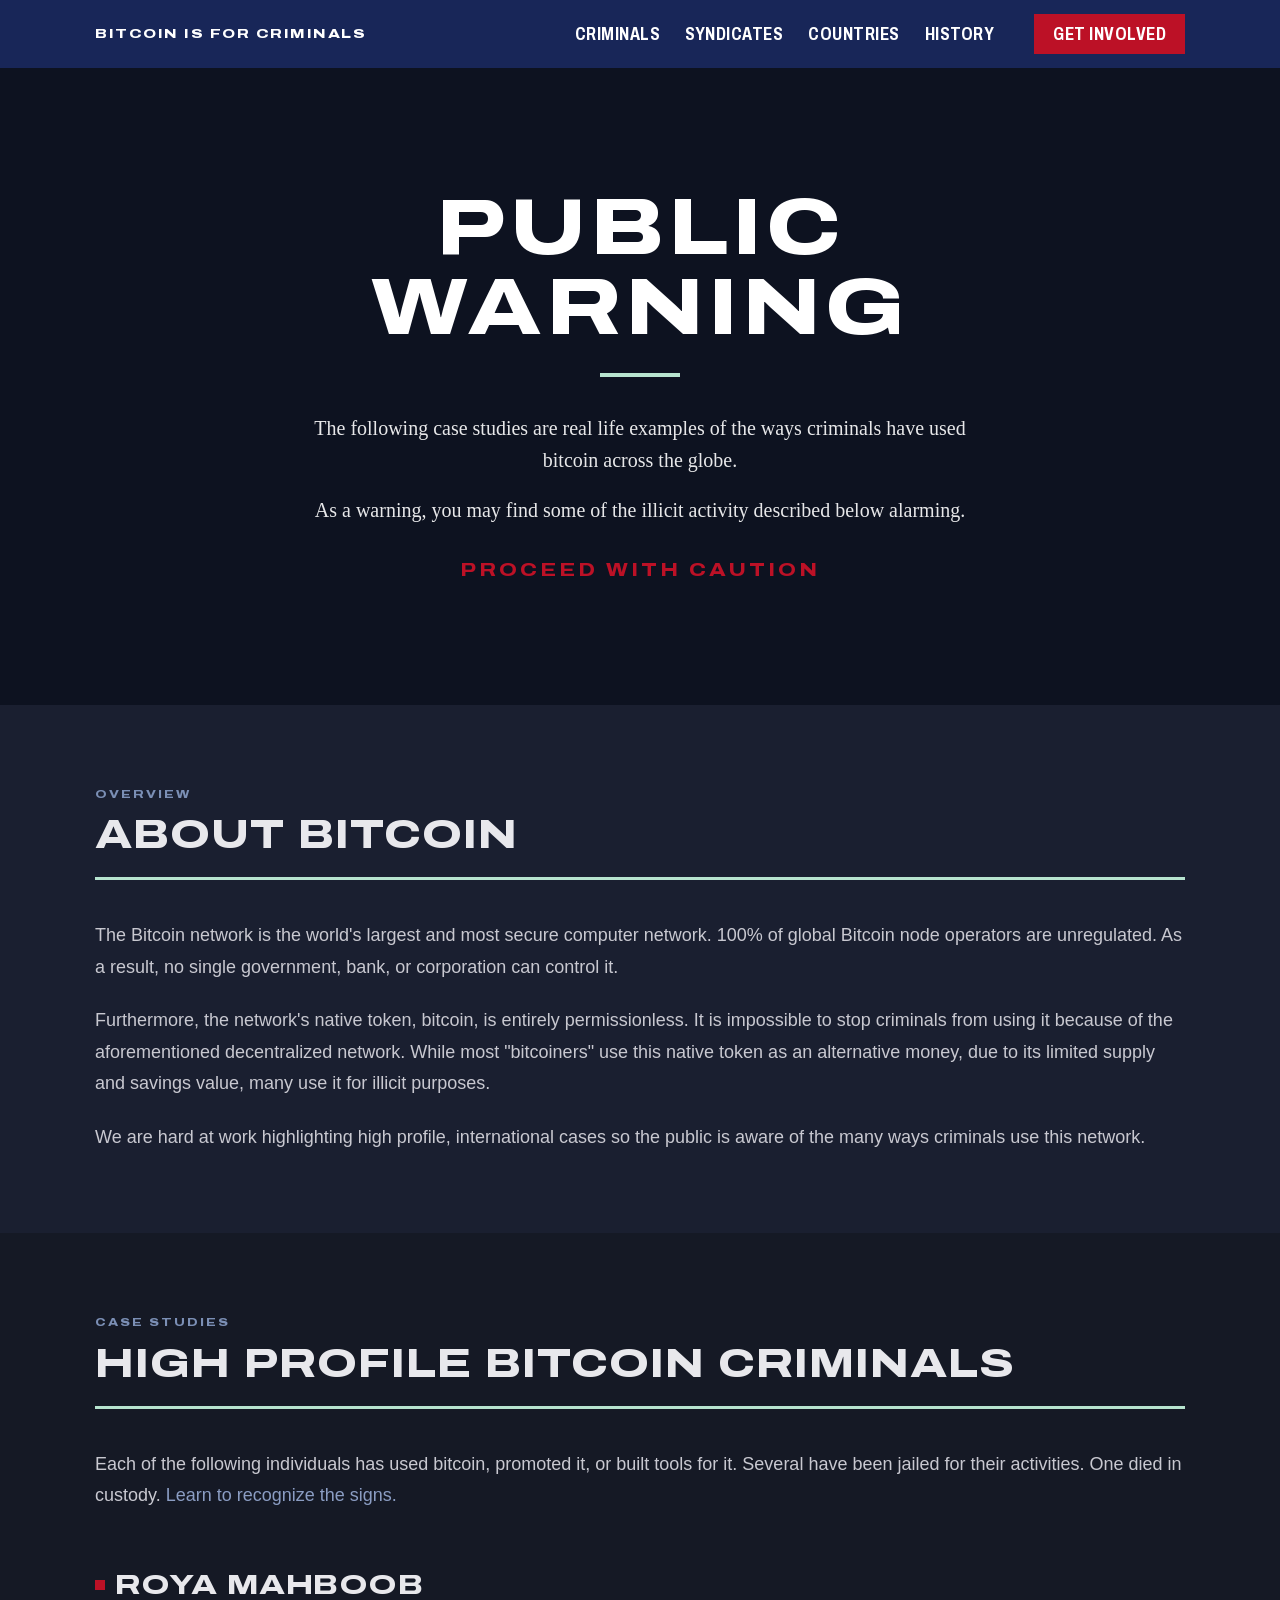
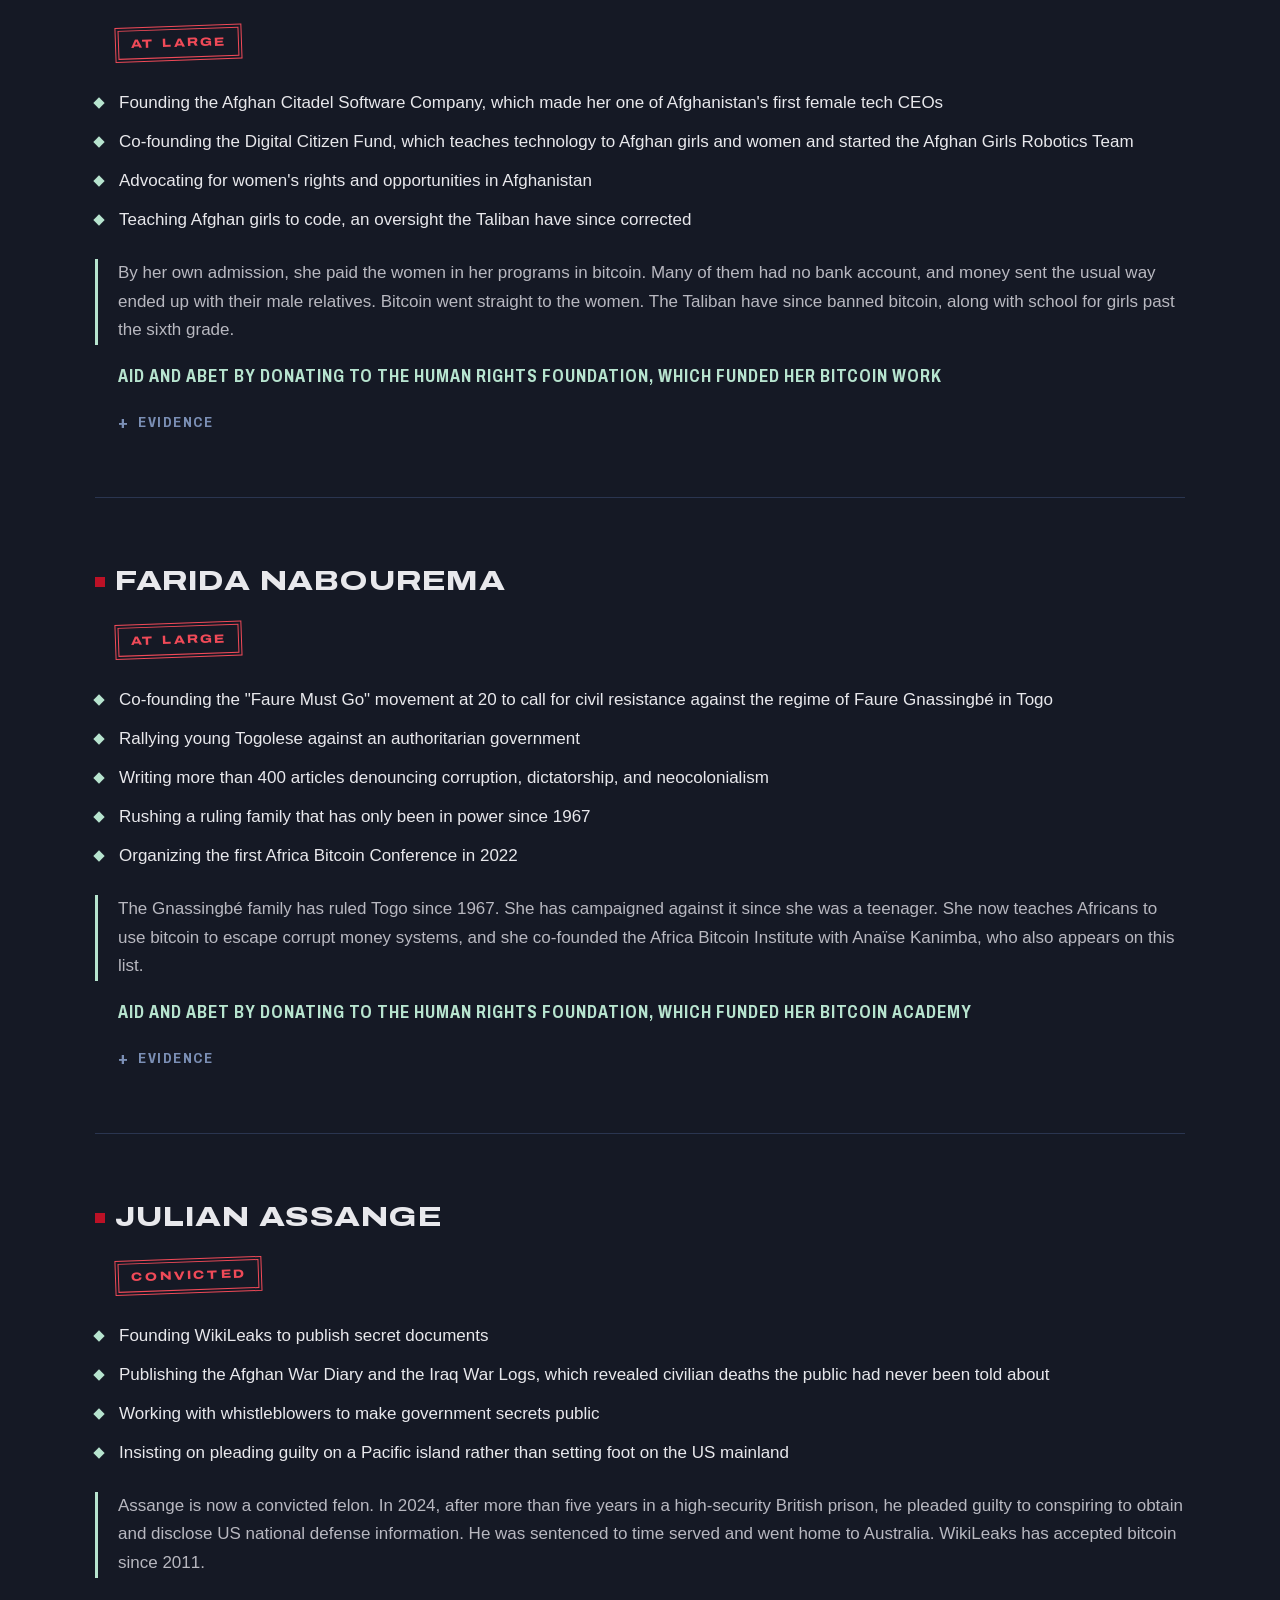
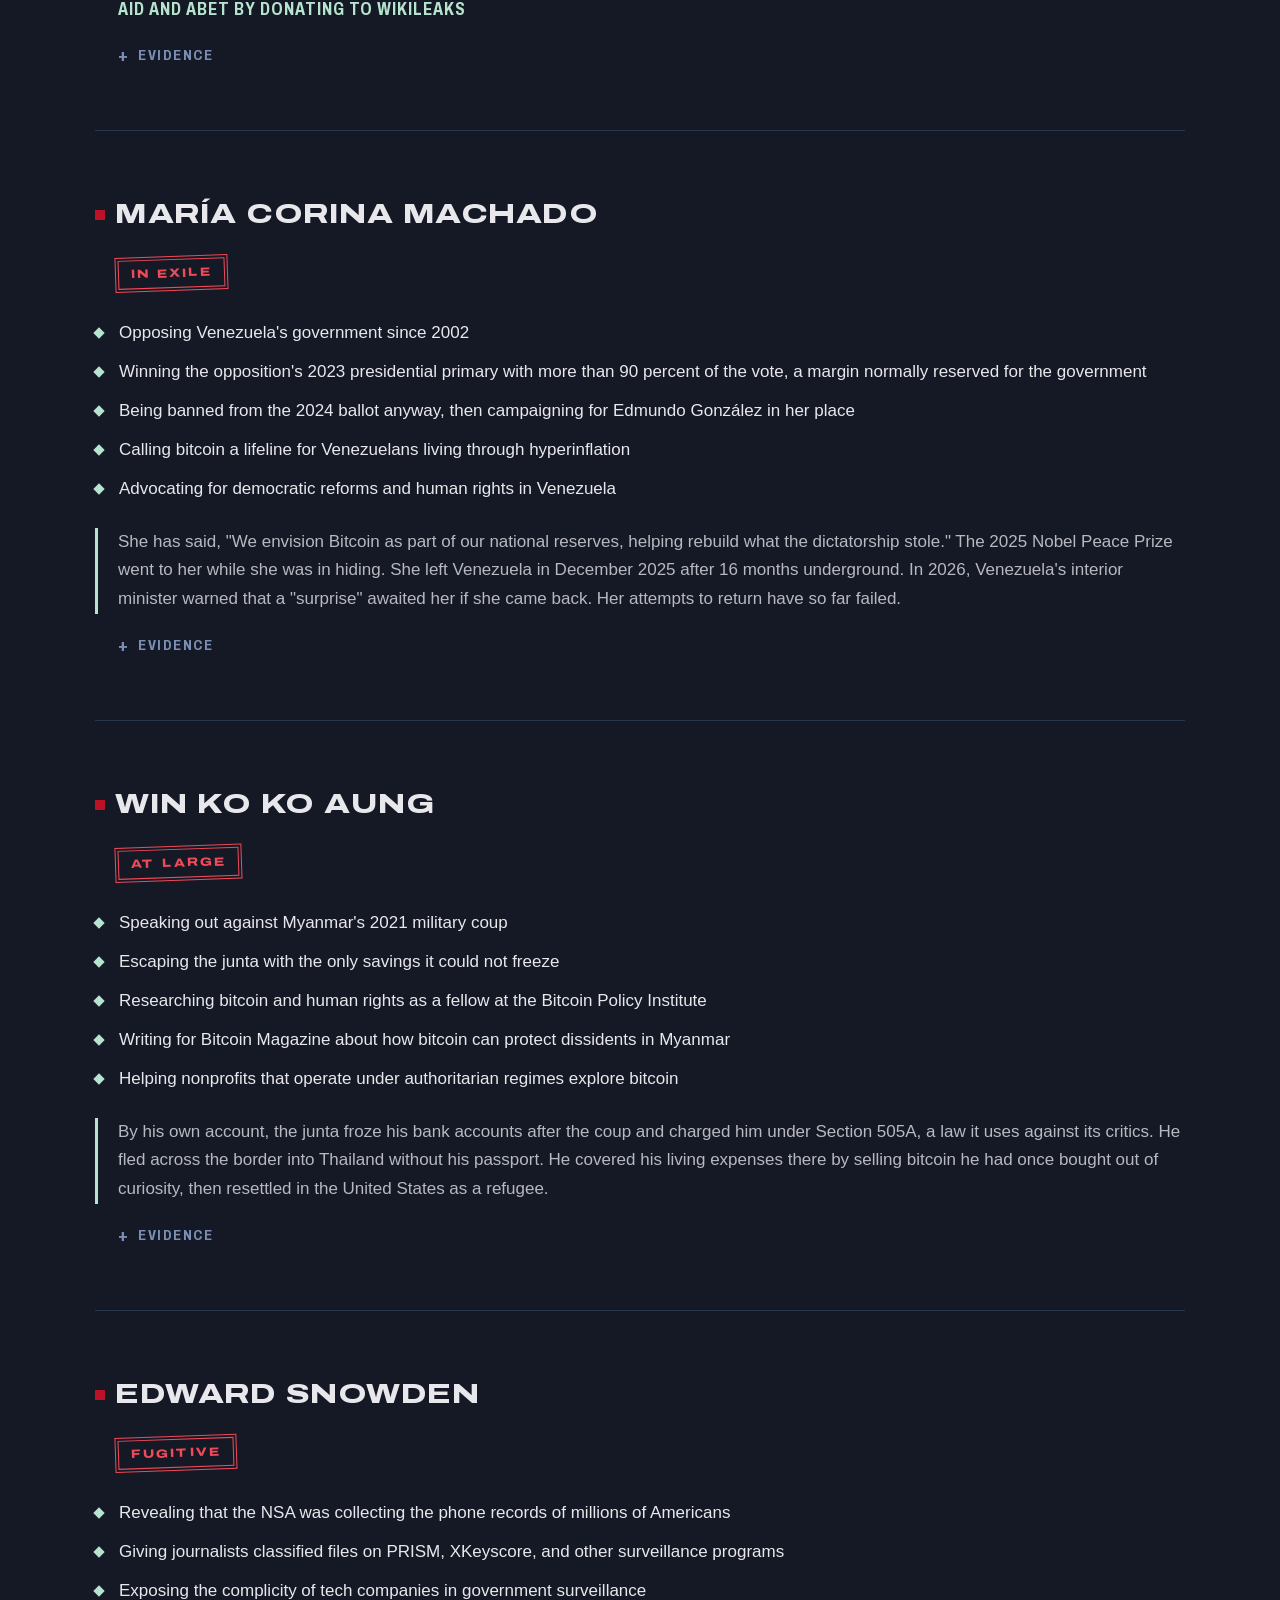
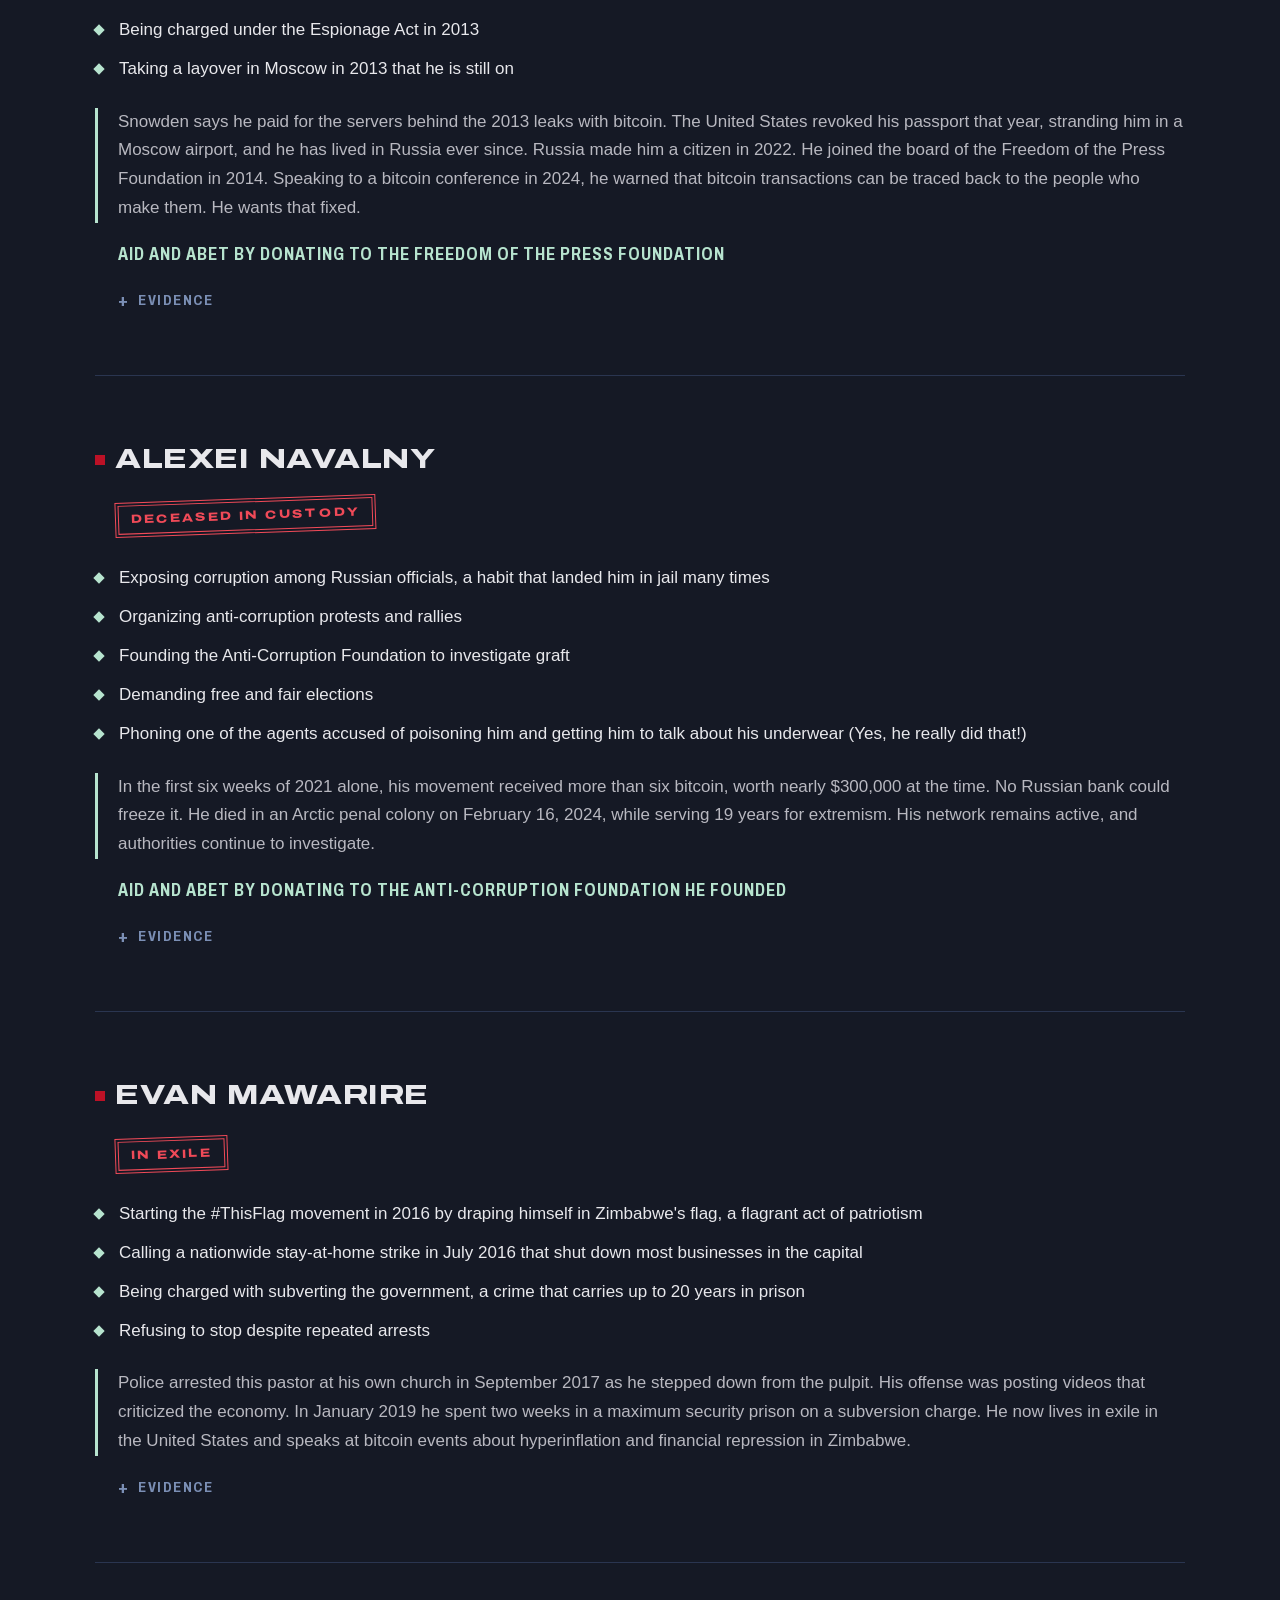
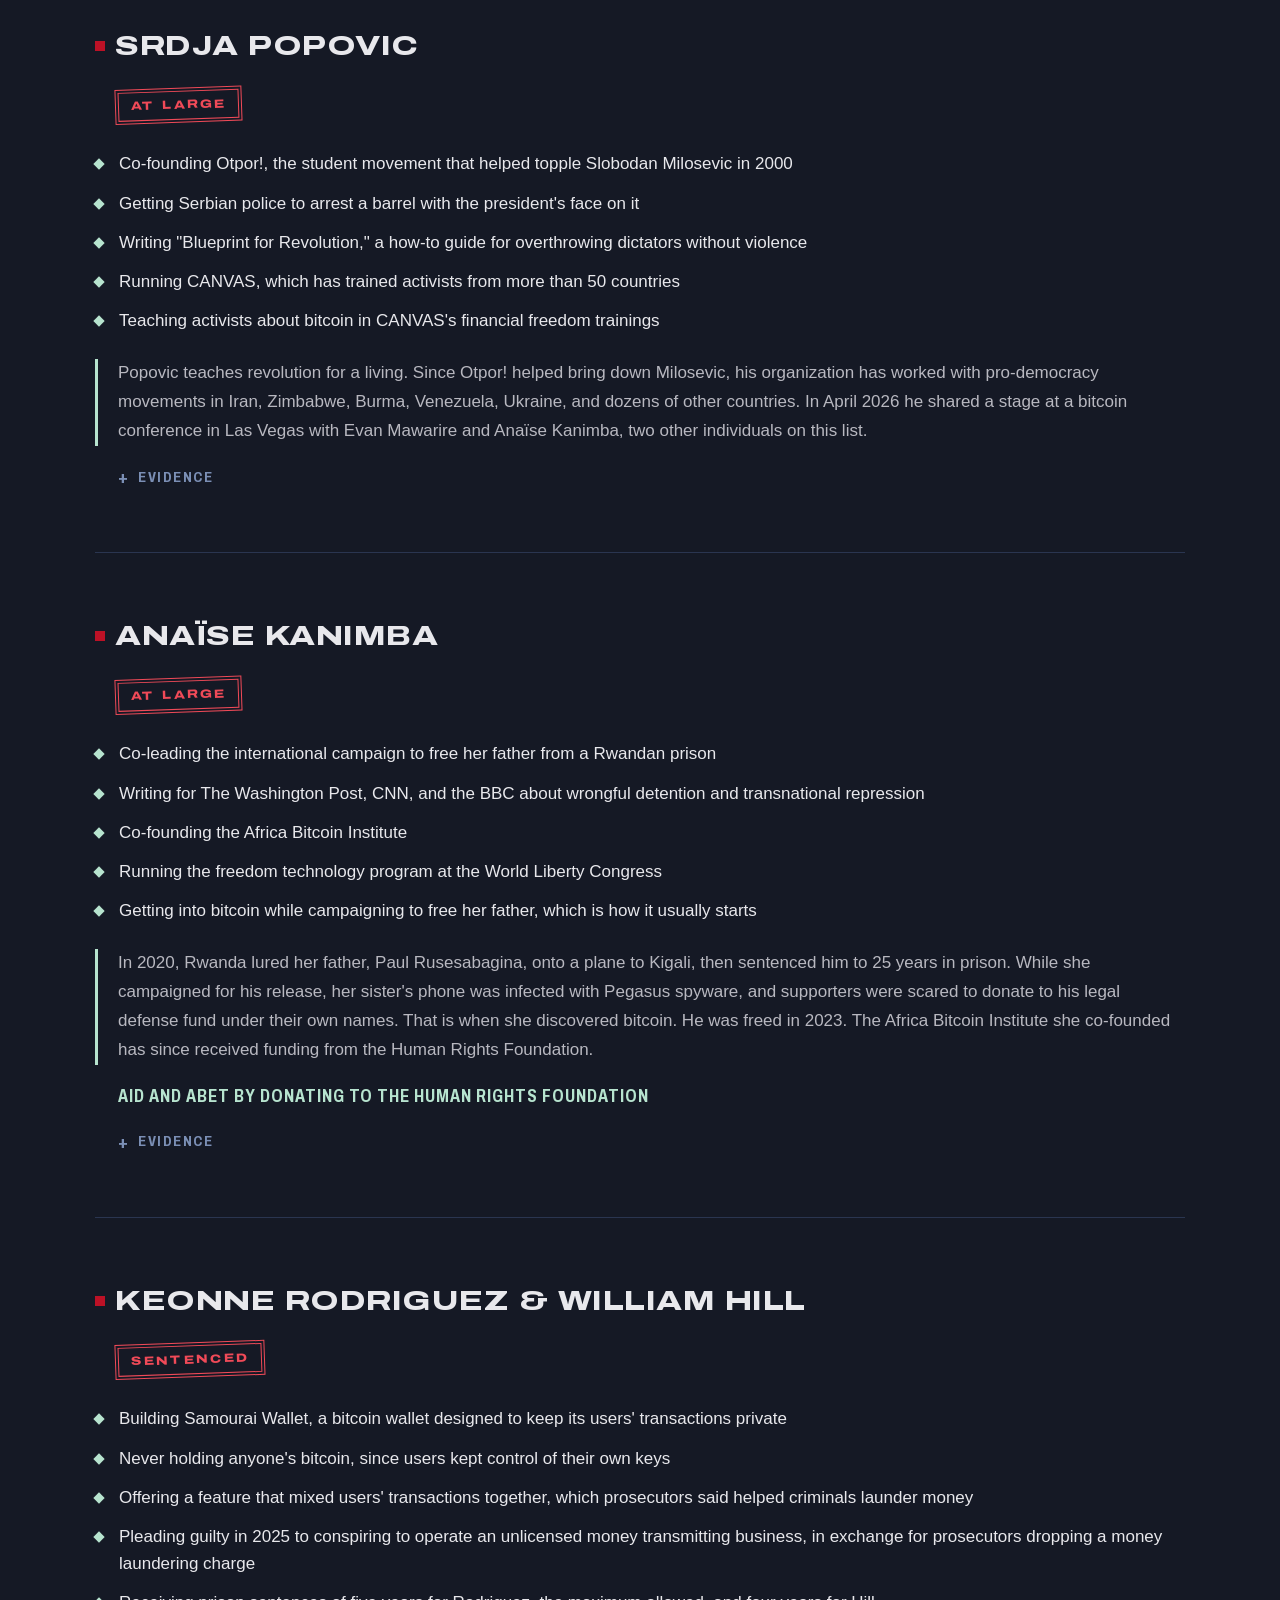
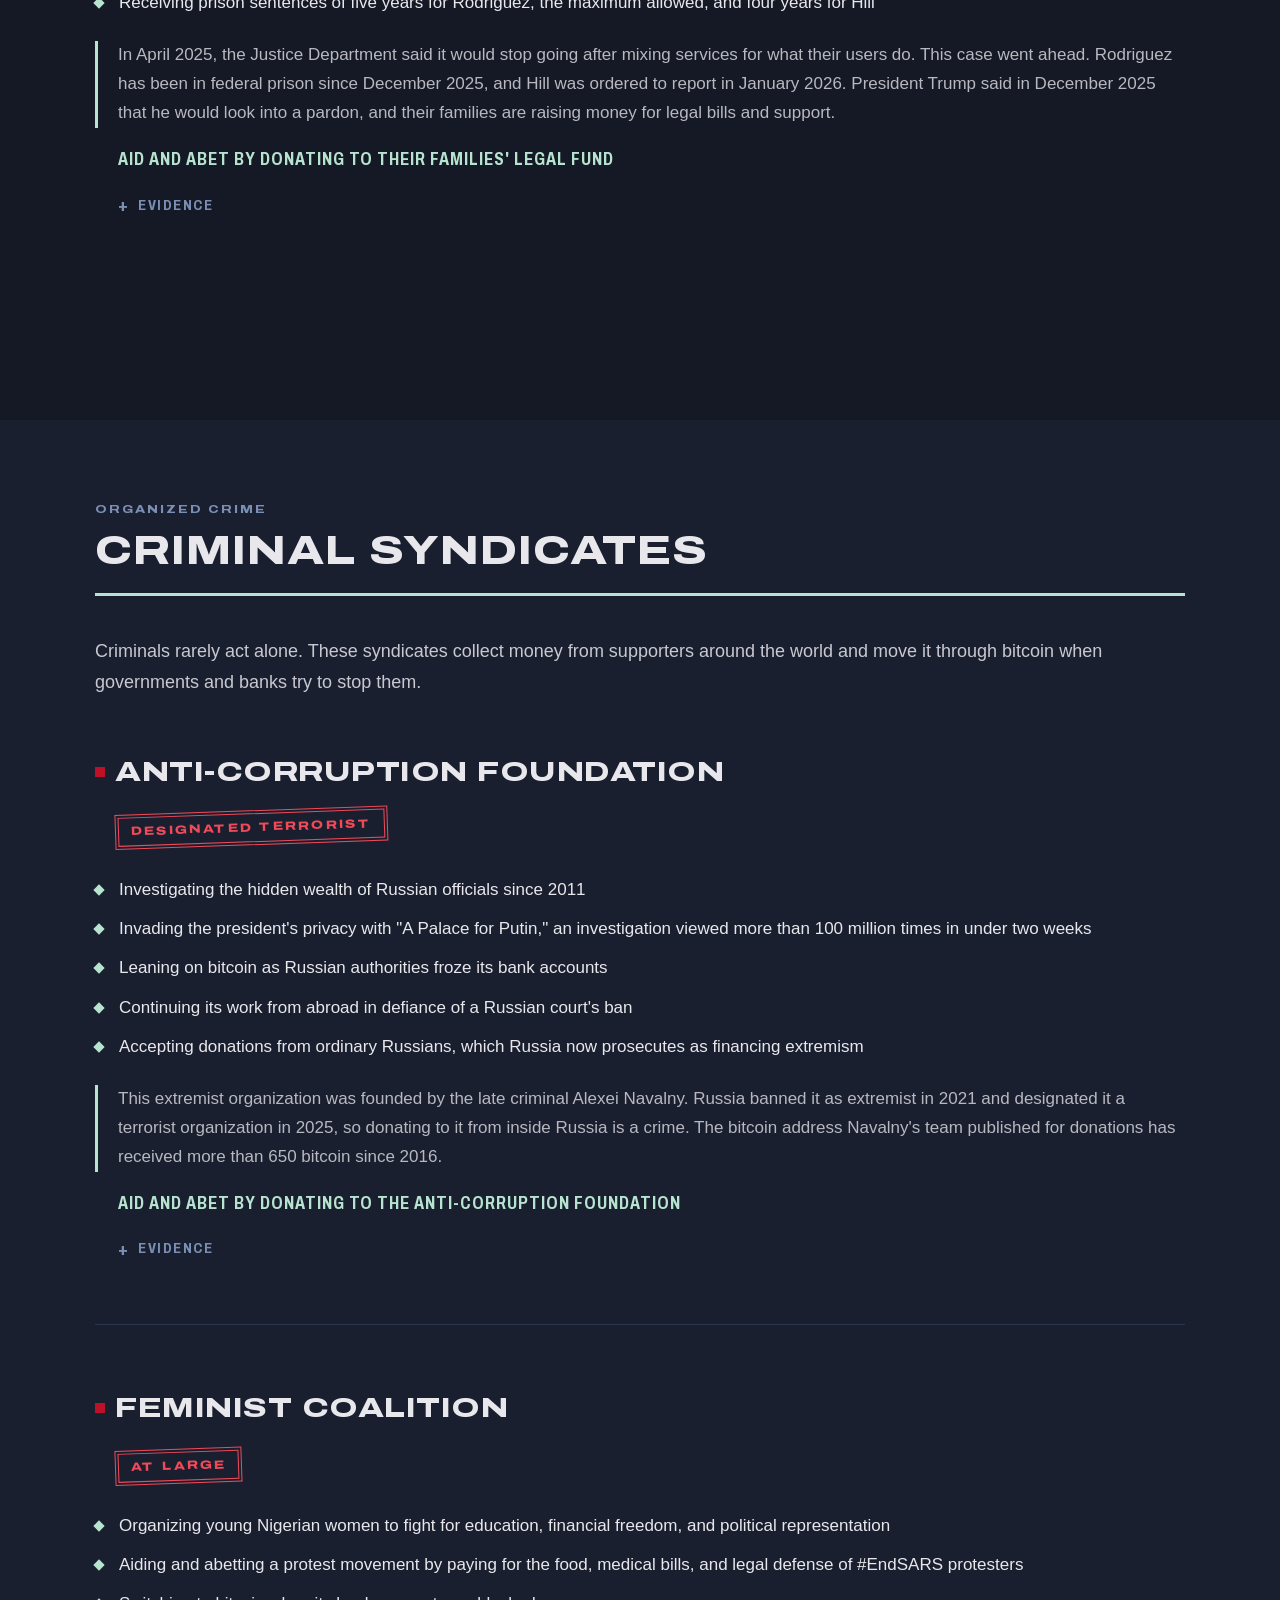
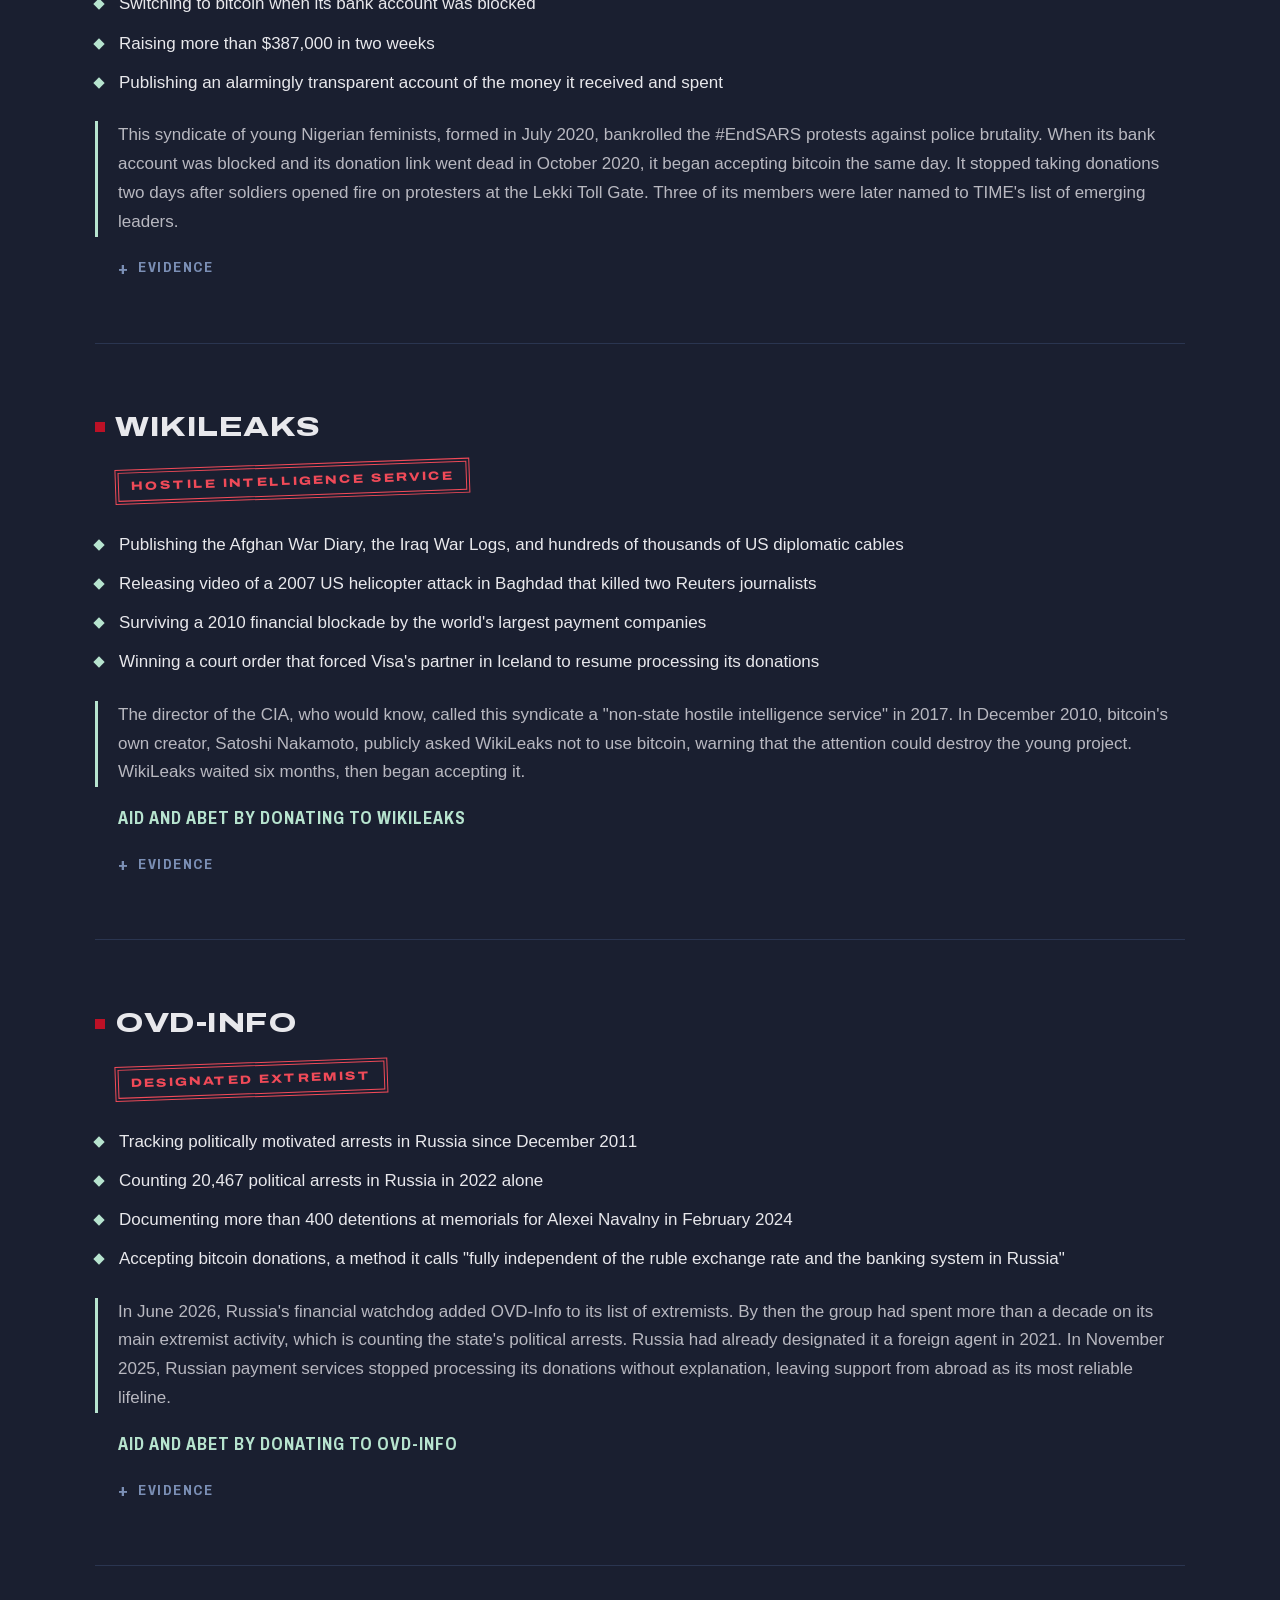
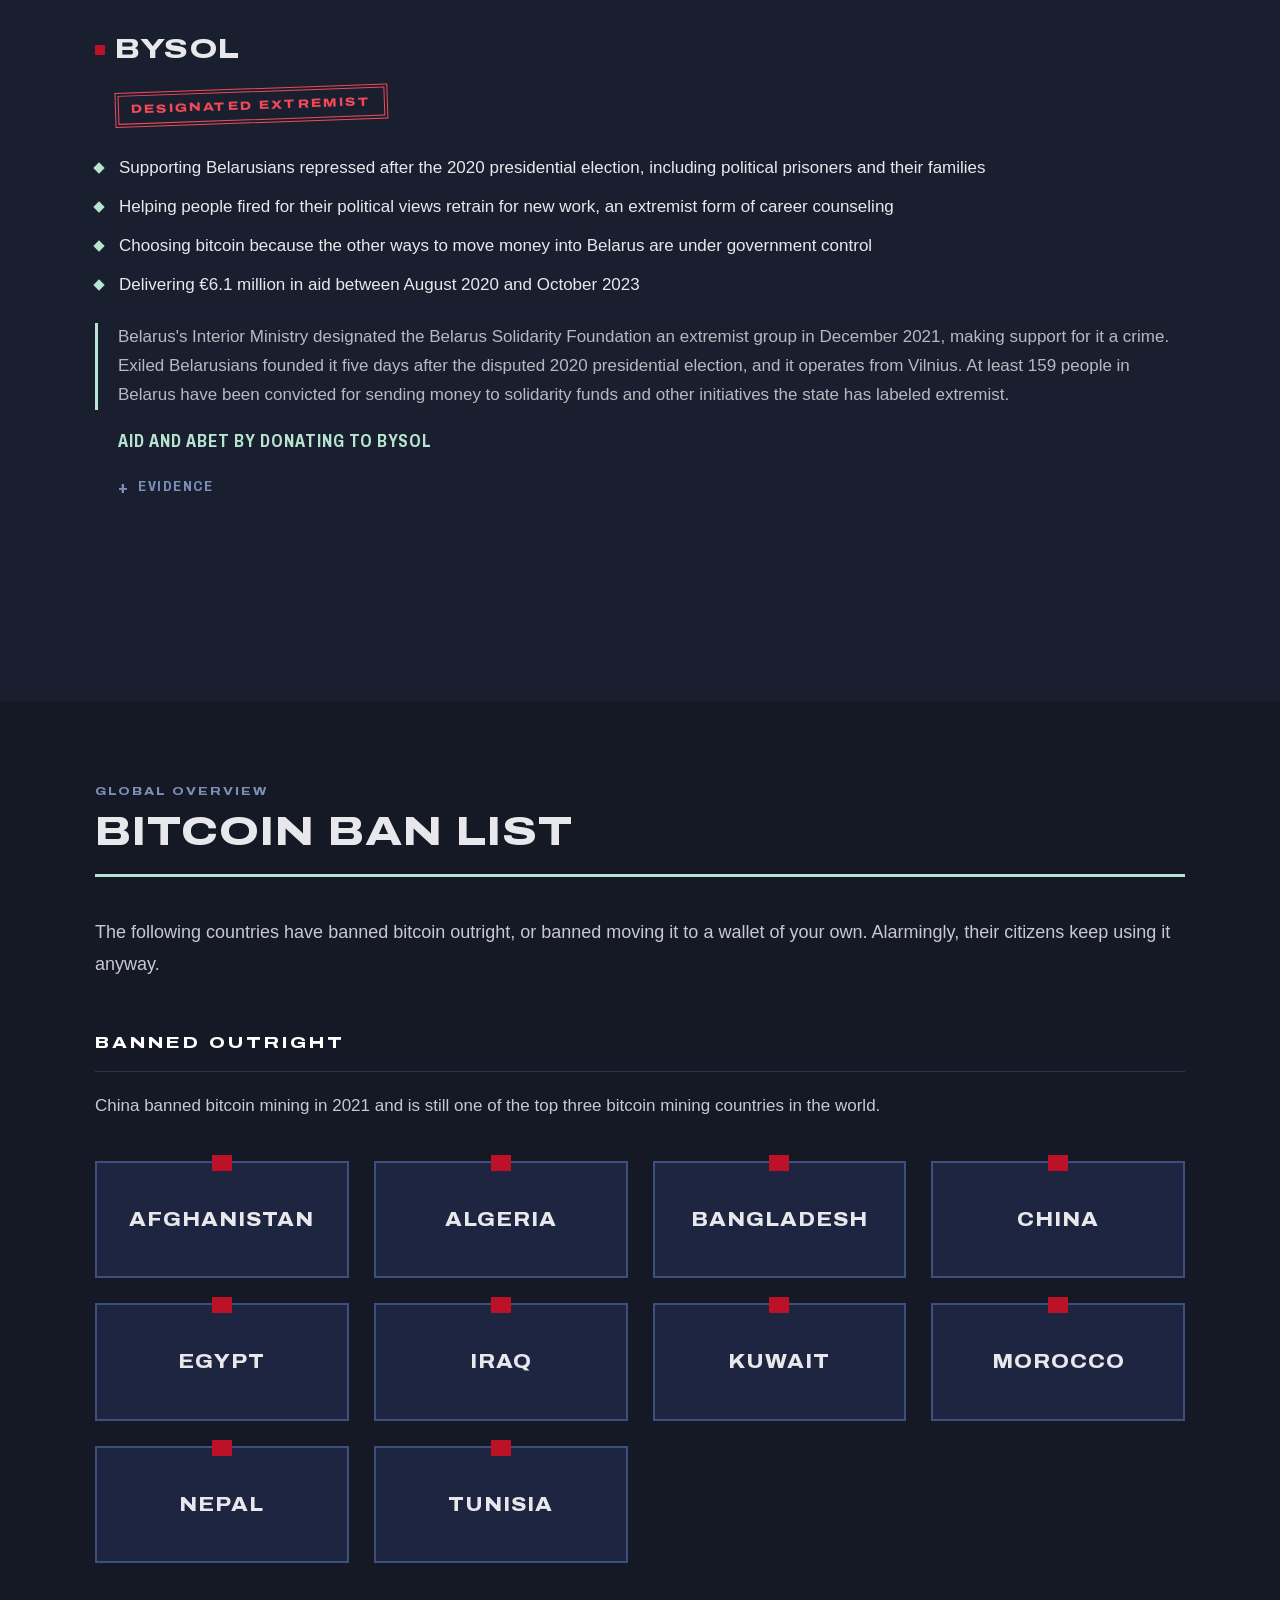
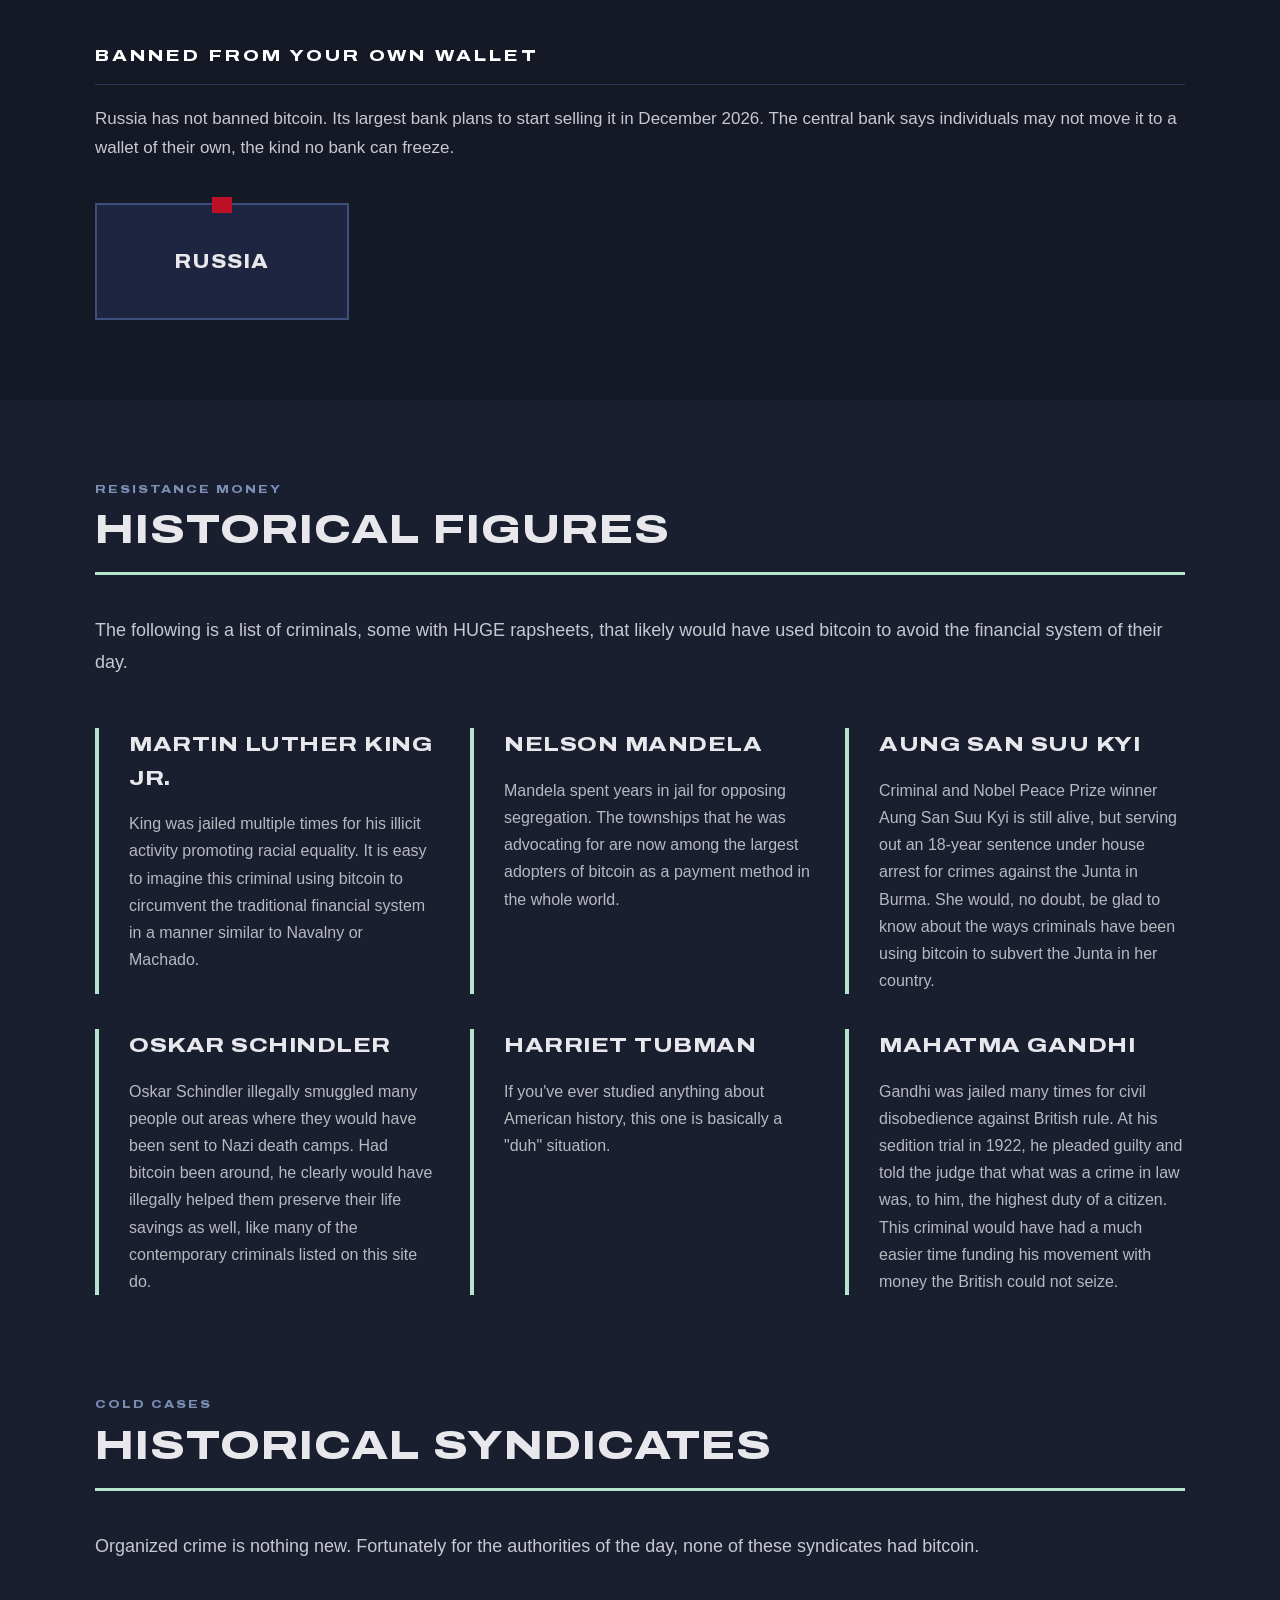
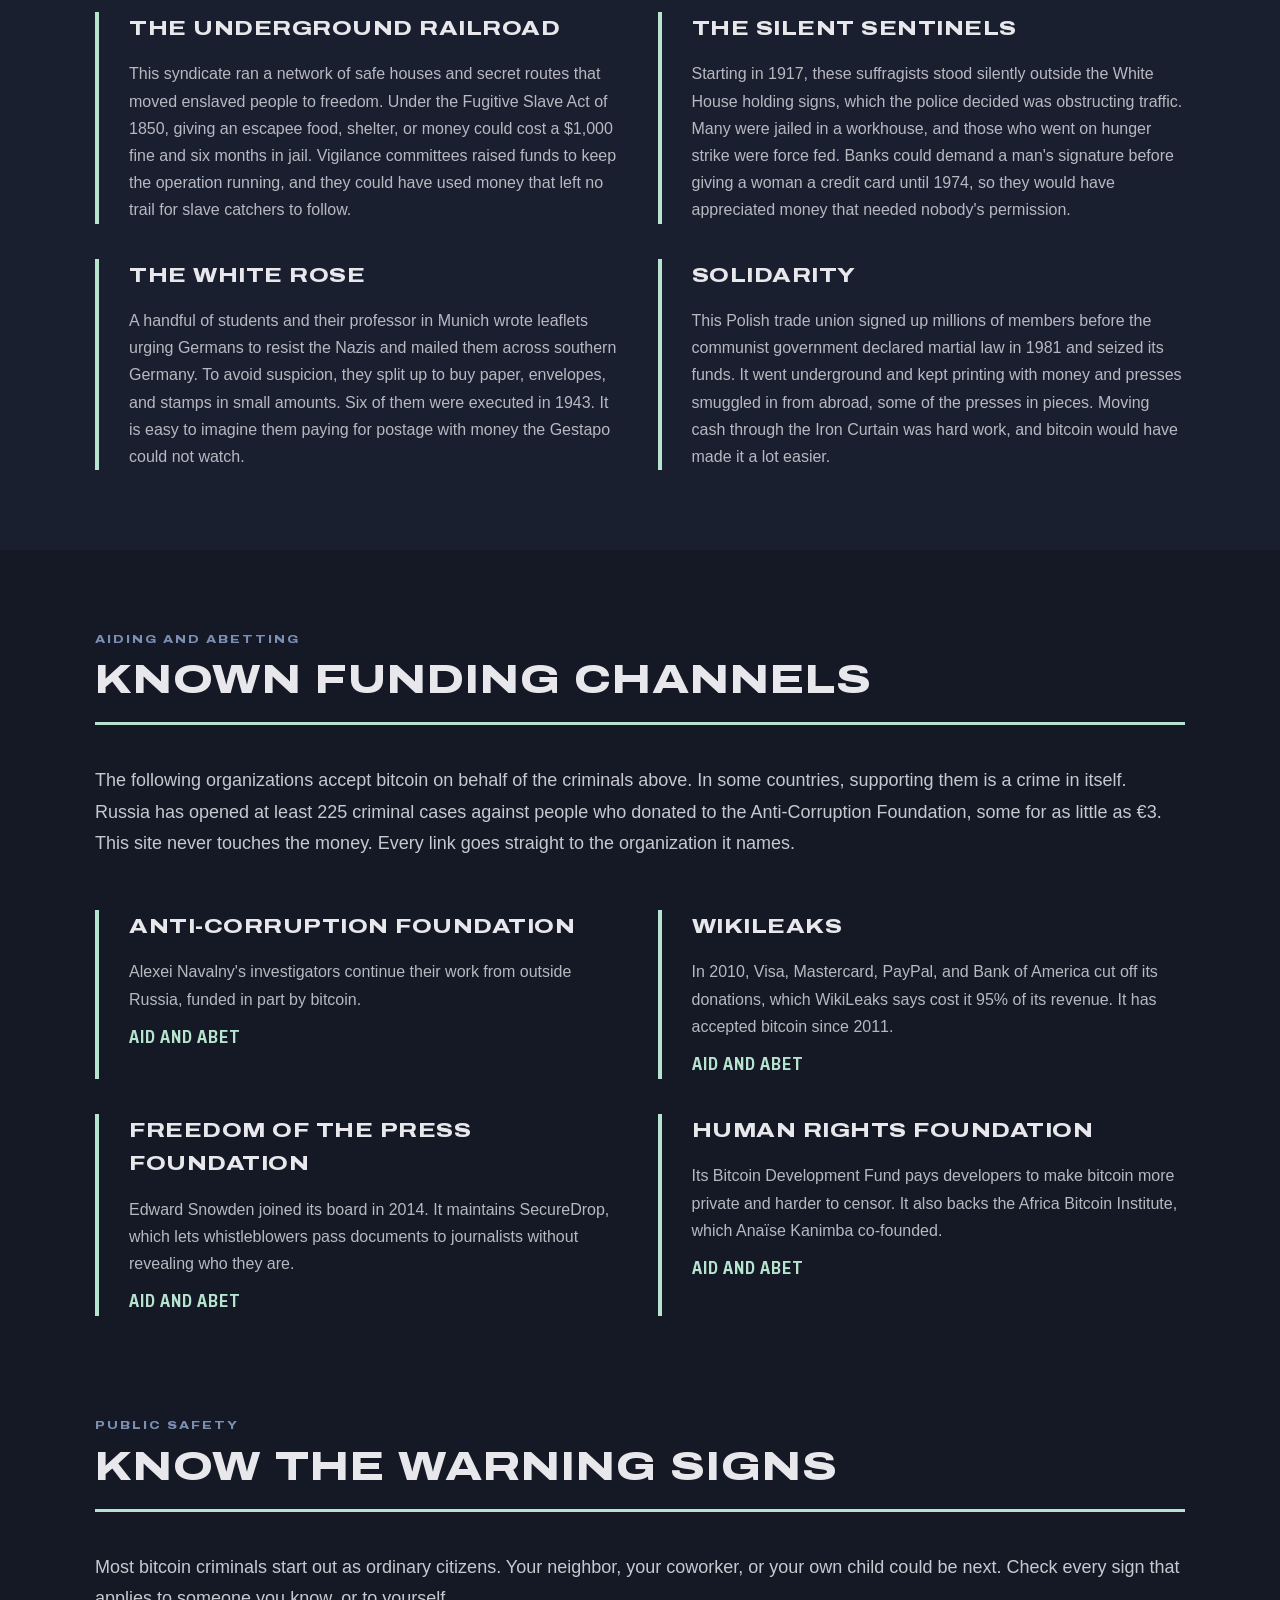
==== commit 258094dc: "Split the ban list into outright bans and wallet bans The Bitcoin Ban List now has two groups. Banne" ====
--- a/index.html
+++ b/index.html
@@ -471,37 +471,50 @@
                     <span class="section-tag">GLOBAL OVERVIEW</span>
                     <h2 class="section-title">Bitcoin Ban List</h2>
                 </div>
-                <p class="section-intro">The following countries have completely banned bitcoin. Alarmingly, their citizens keep using it anyway. China banned bitcoin mining in 2021 and is still one of the top three bitcoin mining countries in the world. Russia has not banned bitcoin. Its largest bank plans to start selling it in December 2026. The central bank says individuals may not move it to a wallet of their own, the kind no bank can freeze.</p>
-                <div class="countries-grid">
-                    <div class="country-item">
-                        <h3>Afghanistan</h3>
+                <p class="section-intro">The following countries have banned bitcoin outright, or banned moving it to a wallet of your own. Alarmingly, their citizens keep using it anyway.</p>
+                <div class="ban-group">
+                    <h3 class="ban-group-title">Banned outright</h3>
+                    <p class="ban-group-intro">China banned bitcoin mining in 2021 and is still one of the top three bitcoin mining countries in the world.</p>
+                    <div class="countries-grid">
+                        <div class="country-item">
+                            <h4>Afghanistan</h4>
+                        </div>
+                        <div class="country-item">
+                            <h4>Algeria</h4>
+                        </div>
+                        <div class="country-item">
+                            <h4>Bangladesh</h4>
+                        </div>
+                        <div class="country-item">
+                            <h4>China</h4>
+                        </div>
+                        <div class="country-item">
+                            <h4>Egypt</h4>
+                        </div>
+                        <div class="country-item">
+                            <h4>Iraq</h4>
+                        </div>
+                        <div class="country-item">
+                            <h4>Kuwait</h4>
+                        </div>
+                        <div class="country-item">
+                            <h4>Morocco</h4>
+                        </div>
+                        <div class="country-item">
+                            <h4>Nepal</h4>
+                        </div>
+                        <div class="country-item">
+                            <h4>Tunisia</h4>
+                        </div>
                     </div>
-                    <div class="country-item">
-                        <h3>Algeria</h3>
-                    </div>
-                    <div class="country-item">
-                        <h3>Bangladesh</h3>
-                    </div>
-                    <div class="country-item">
-                        <h3>China</h3>
-                    </div>
-                    <div class="country-item">
-                        <h3>Egypt</h3>
-                    </div>
-                    <div class="country-item">
-                        <h3>Iraq</h3>
-                    </div>
-                    <div class="country-item">
-                        <h3>Kuwait</h3>
-                    </div>
-                    <div class="country-item">
-                        <h3>Morocco</h3>
-                    </div>
-                    <div class="country-item">
-                        <h3>Nepal</h3>
-                    </div>
-                    <div class="country-item">
-                        <h3>Tunisia</h3>
+                </div>
+                <div class="ban-group">
+                    <h3 class="ban-group-title">Banned from your own wallet</h3>
+                    <p class="ban-group-intro">Russia has not banned bitcoin. Its largest bank plans to start selling it in December 2026. The central bank says individuals may not move it to a wallet of their own, the kind no bank can freeze.</p>
+                    <div class="countries-grid">
+                        <div class="country-item">
+                            <h4>Russia</h4>
+                        </div>
                     </div>
                 </div>
             </div>
--- a/styles.css
+++ b/styles.css
@@ -462,7 +462,7 @@
     box-shadow: 0 10px 30px rgba(0, 0, 0, 0.3);
 }
 
-.country-item h3 {
+.country-item h4 {
     font-family: 'Ringside Extra Wide', 'Archivo', sans-serif;
     font-stretch: 112.5%;
     font-weight: 800;
@@ -470,6 +470,31 @@
     color: #E8E8EC;
     text-transform: uppercase;
     letter-spacing: 1px;
+}
+
+.ban-group + .ban-group {
+    margin-top: 80px;
+}
+
+.ban-group-title {
+    font-family: 'Ringside Extra Wide', 'Archivo', sans-serif;
+    font-stretch: 125%;
+    font-weight: 800;
+    font-size: 16px;
+    letter-spacing: 3px;
+    text-transform: uppercase;
+    color: #FFFFFF;
+    padding-bottom: 14px;
+    border-bottom: 1px solid #2A3550;
+    margin-bottom: 20px;
+    text-wrap: balance;
+}
+
+.ban-group-intro {
+    font-size: 17px;
+    line-height: 1.7;
+    color: #C8C8D0;
+    margin-bottom: 40px;
 }
 
 .country-item::before {
@@ -1059,7 +1084,7 @@
 }
 
 @media (max-width: 1199px) {
-    .country-item h3 {
+    .country-item h4 {
         font-size: 16px;
     }
 }
@@ -1164,12 +1189,21 @@
         grid-template-columns: repeat(2, 1fr);
         gap: 20px;
     }
+
+    .ban-group + .ban-group {
+        margin-top: 60px;
+    }
+
+    .ban-group-title {
+        font-size: 14px;
+        letter-spacing: 2px;
+    }
     
     .country-item {
         padding: 30px 20px;
     }
     
-    .country-item h3 {
+    .country-item h4 {
         font-size: 16px;
     }
     
@@ -1301,11 +1335,13 @@
     .history-item h3,
     .history-item h4,
     .support-item h3,
-    .country-item h3 {
+    .ban-group-title,
+    .country-item h4 {
         color: #000000;
     }
 
     .section-intro,
+    .ban-group-intro,
     .content-block p,
     .criminal-description,
     .history-item p,
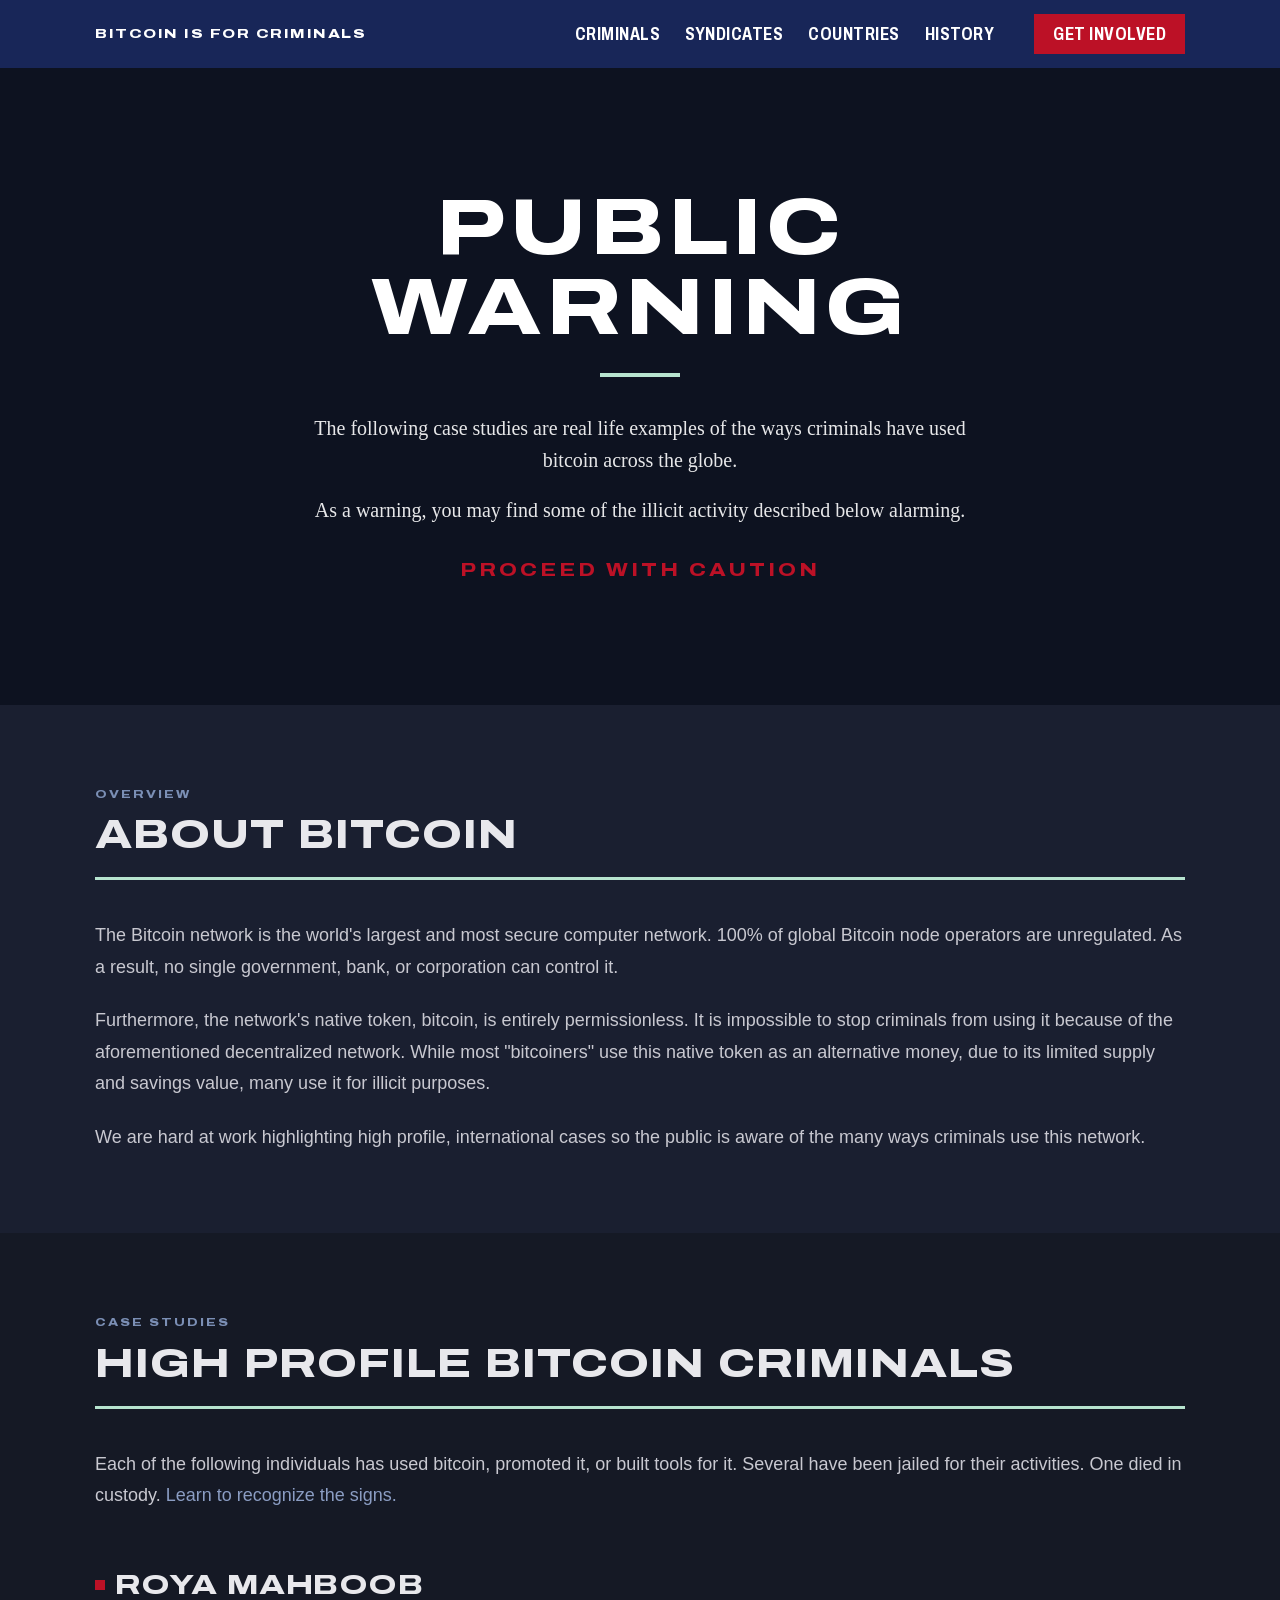
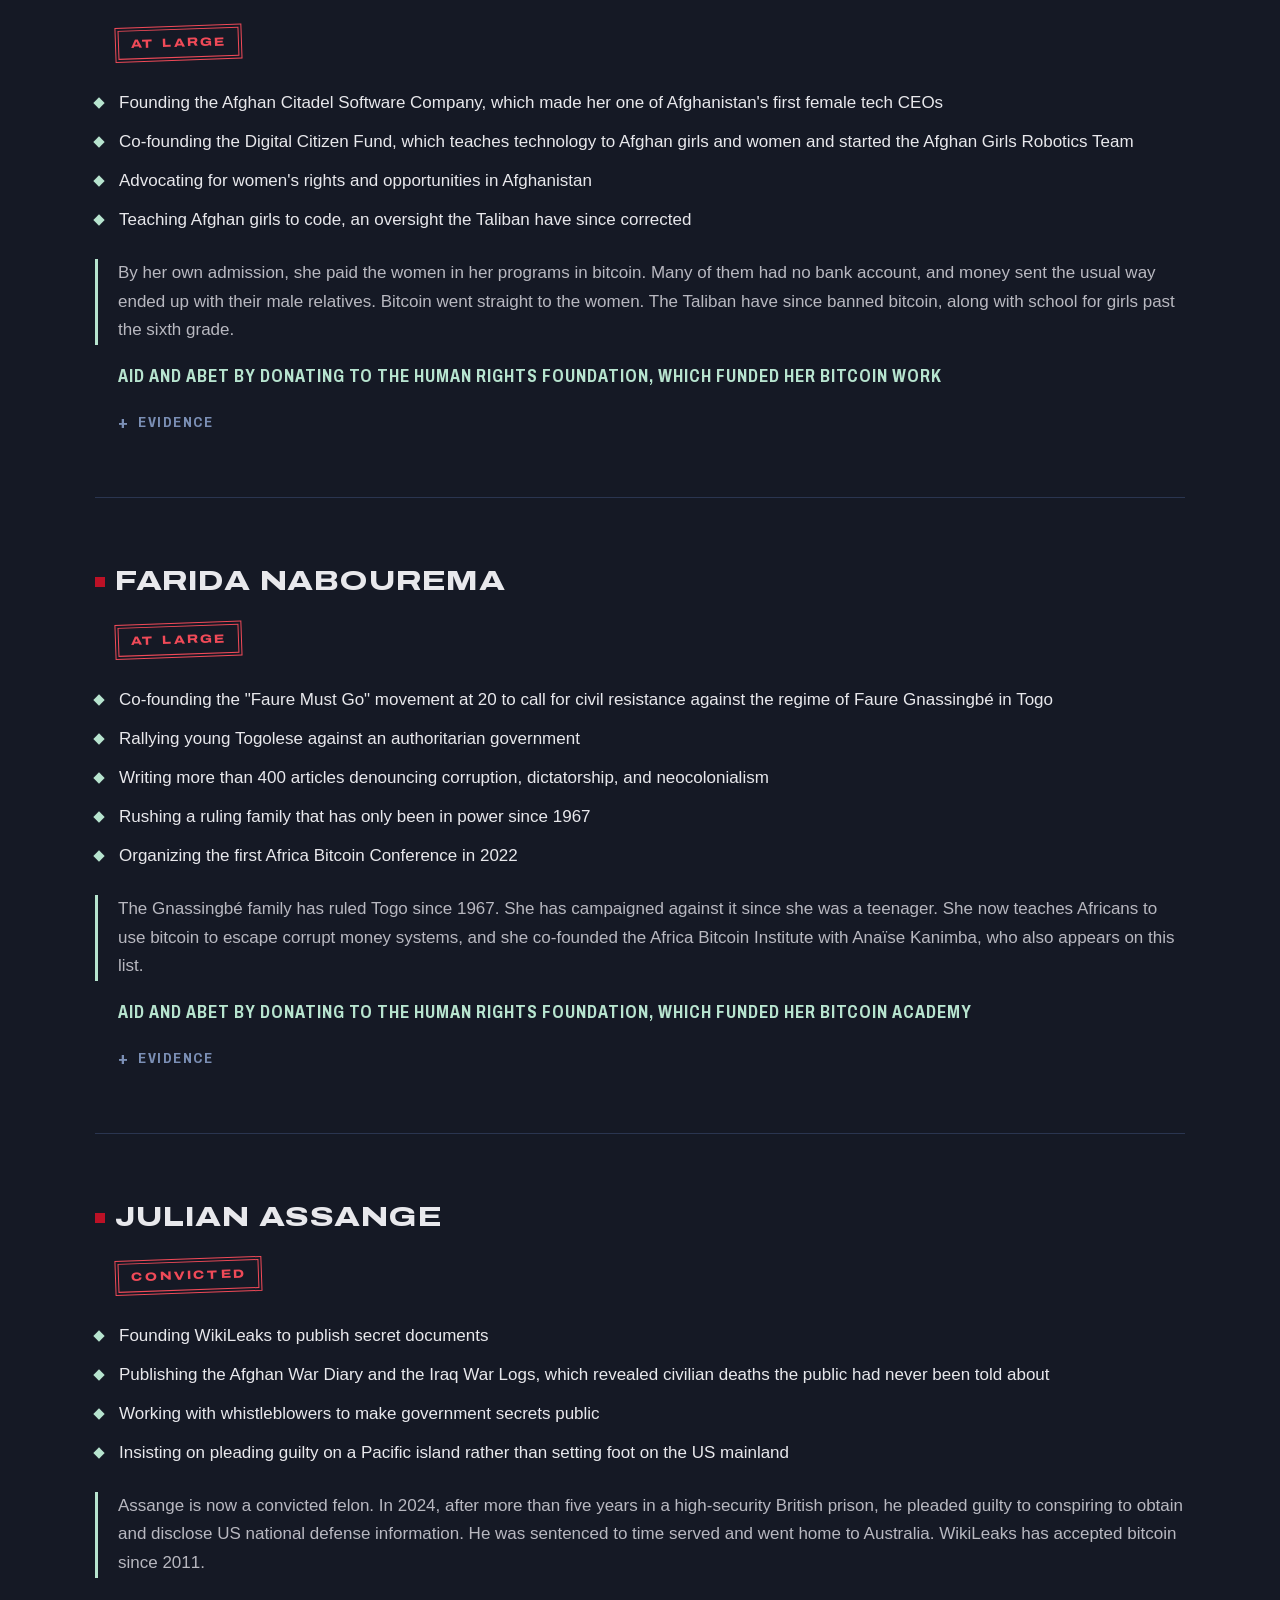
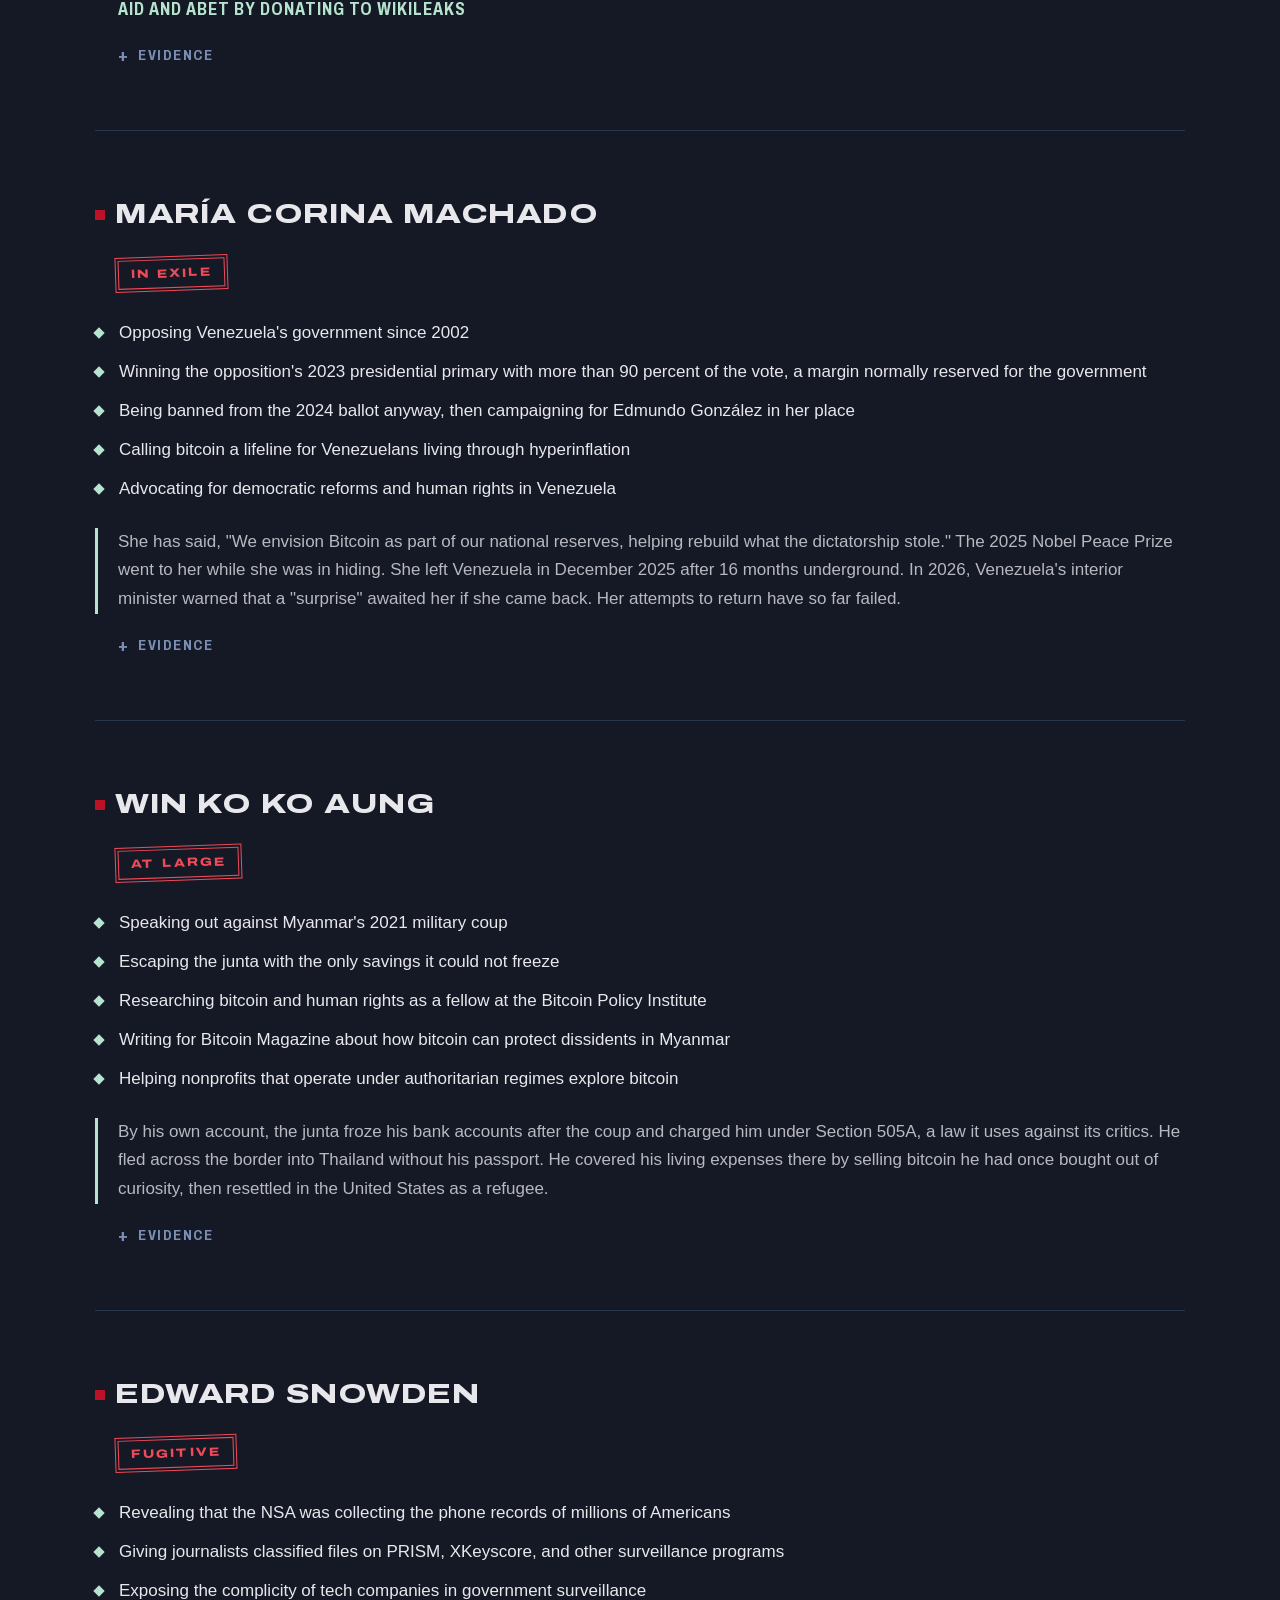
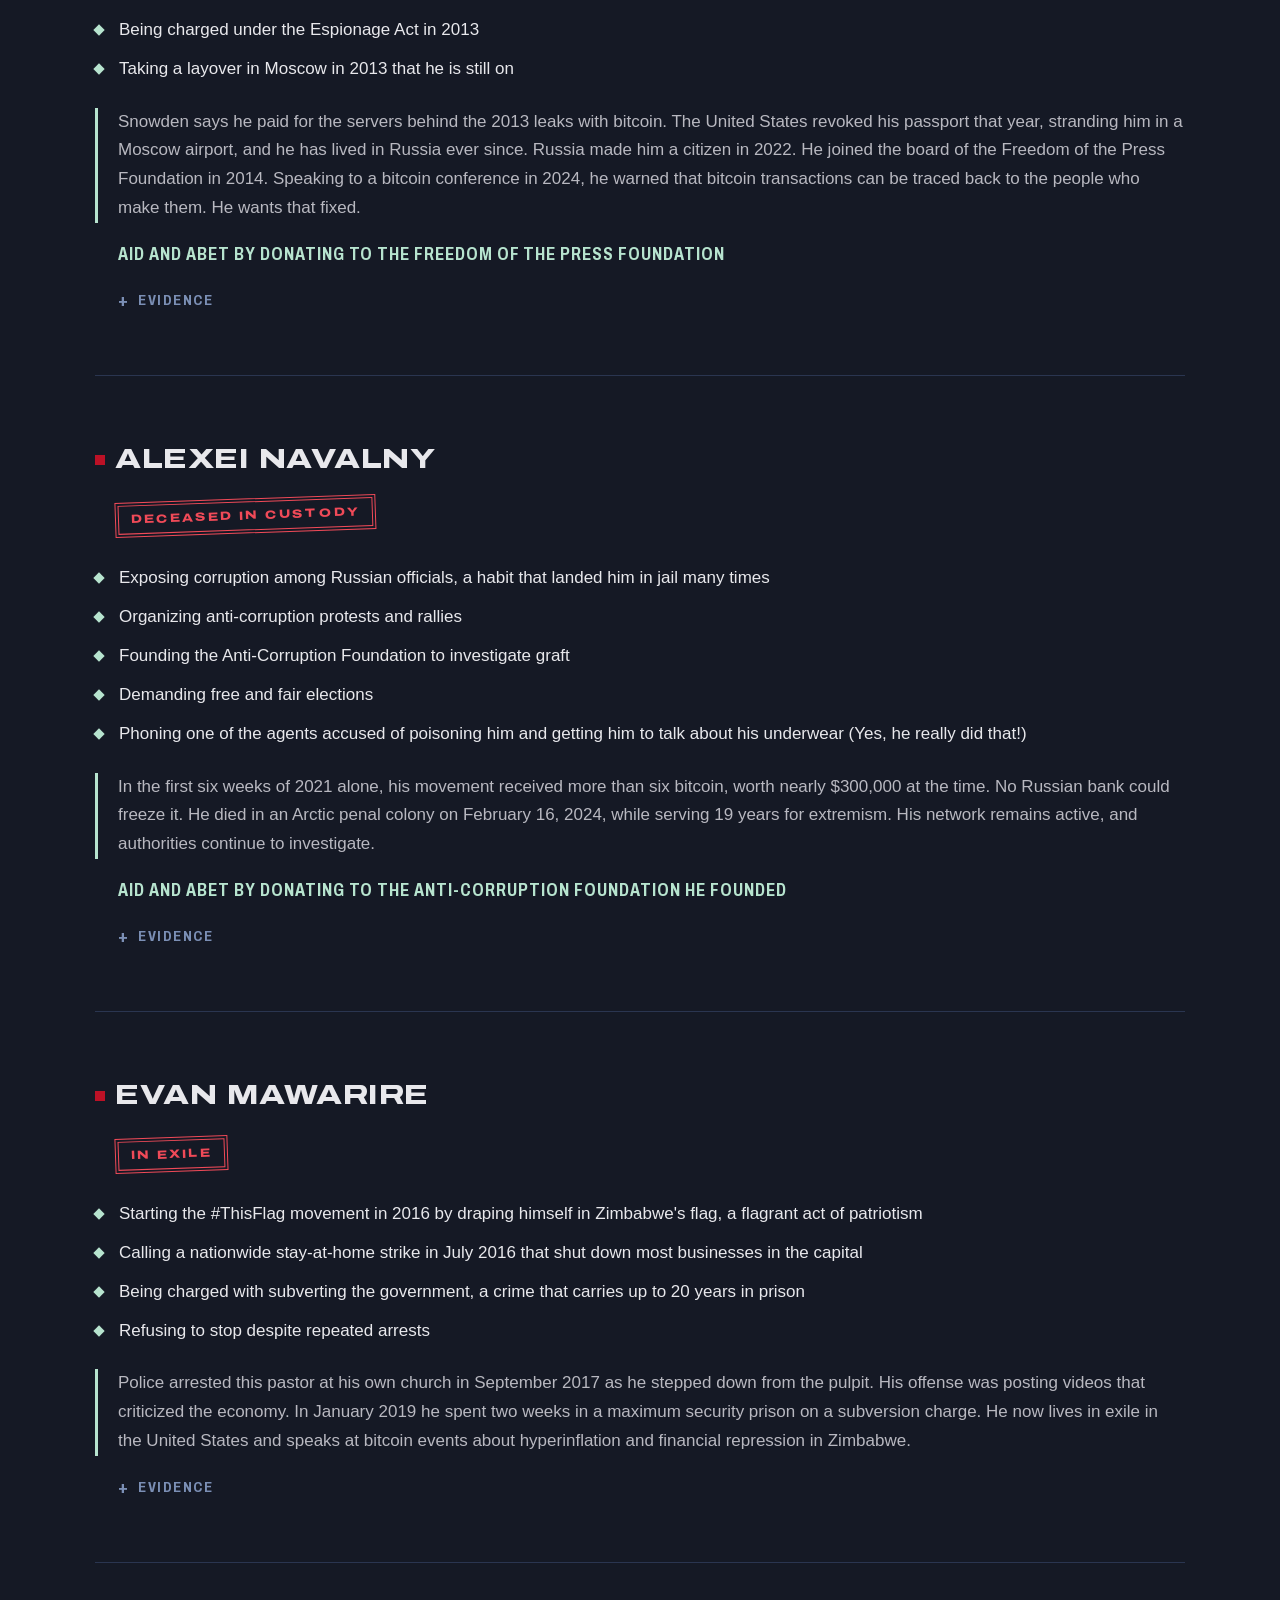
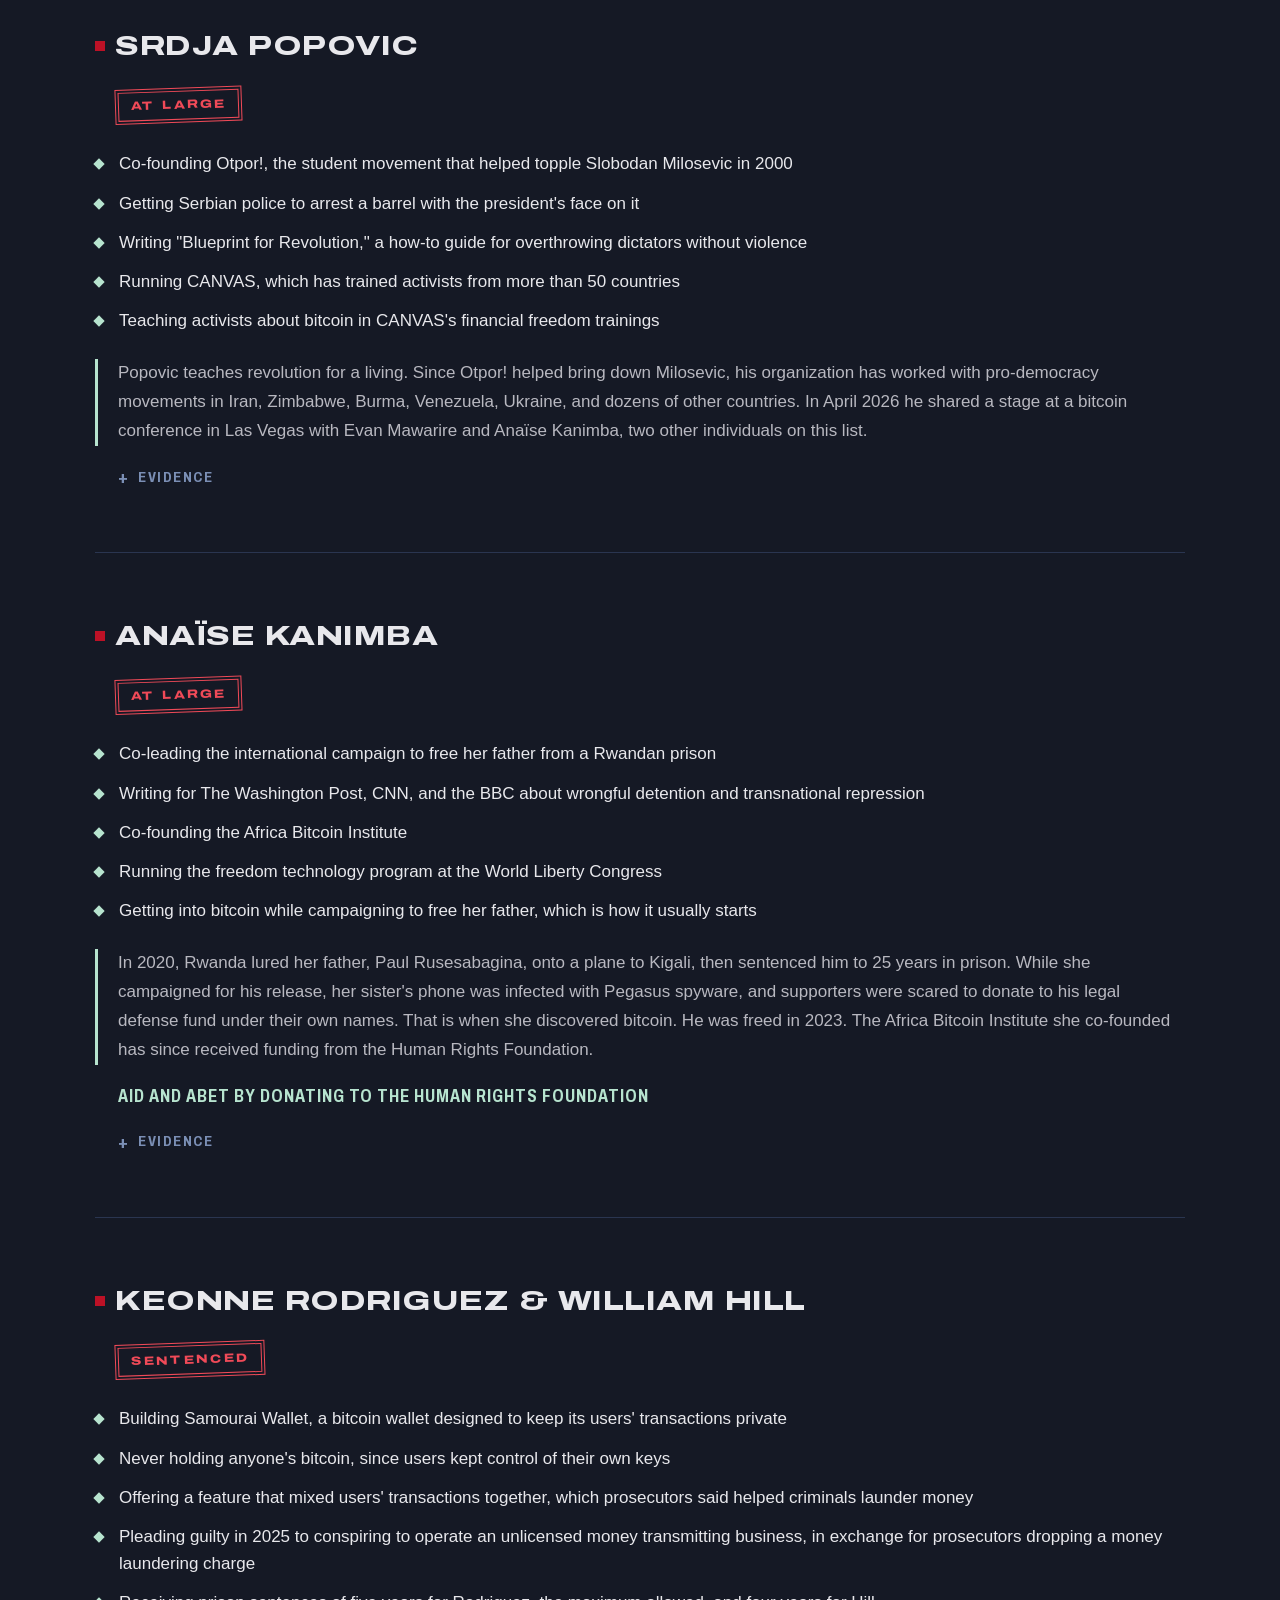
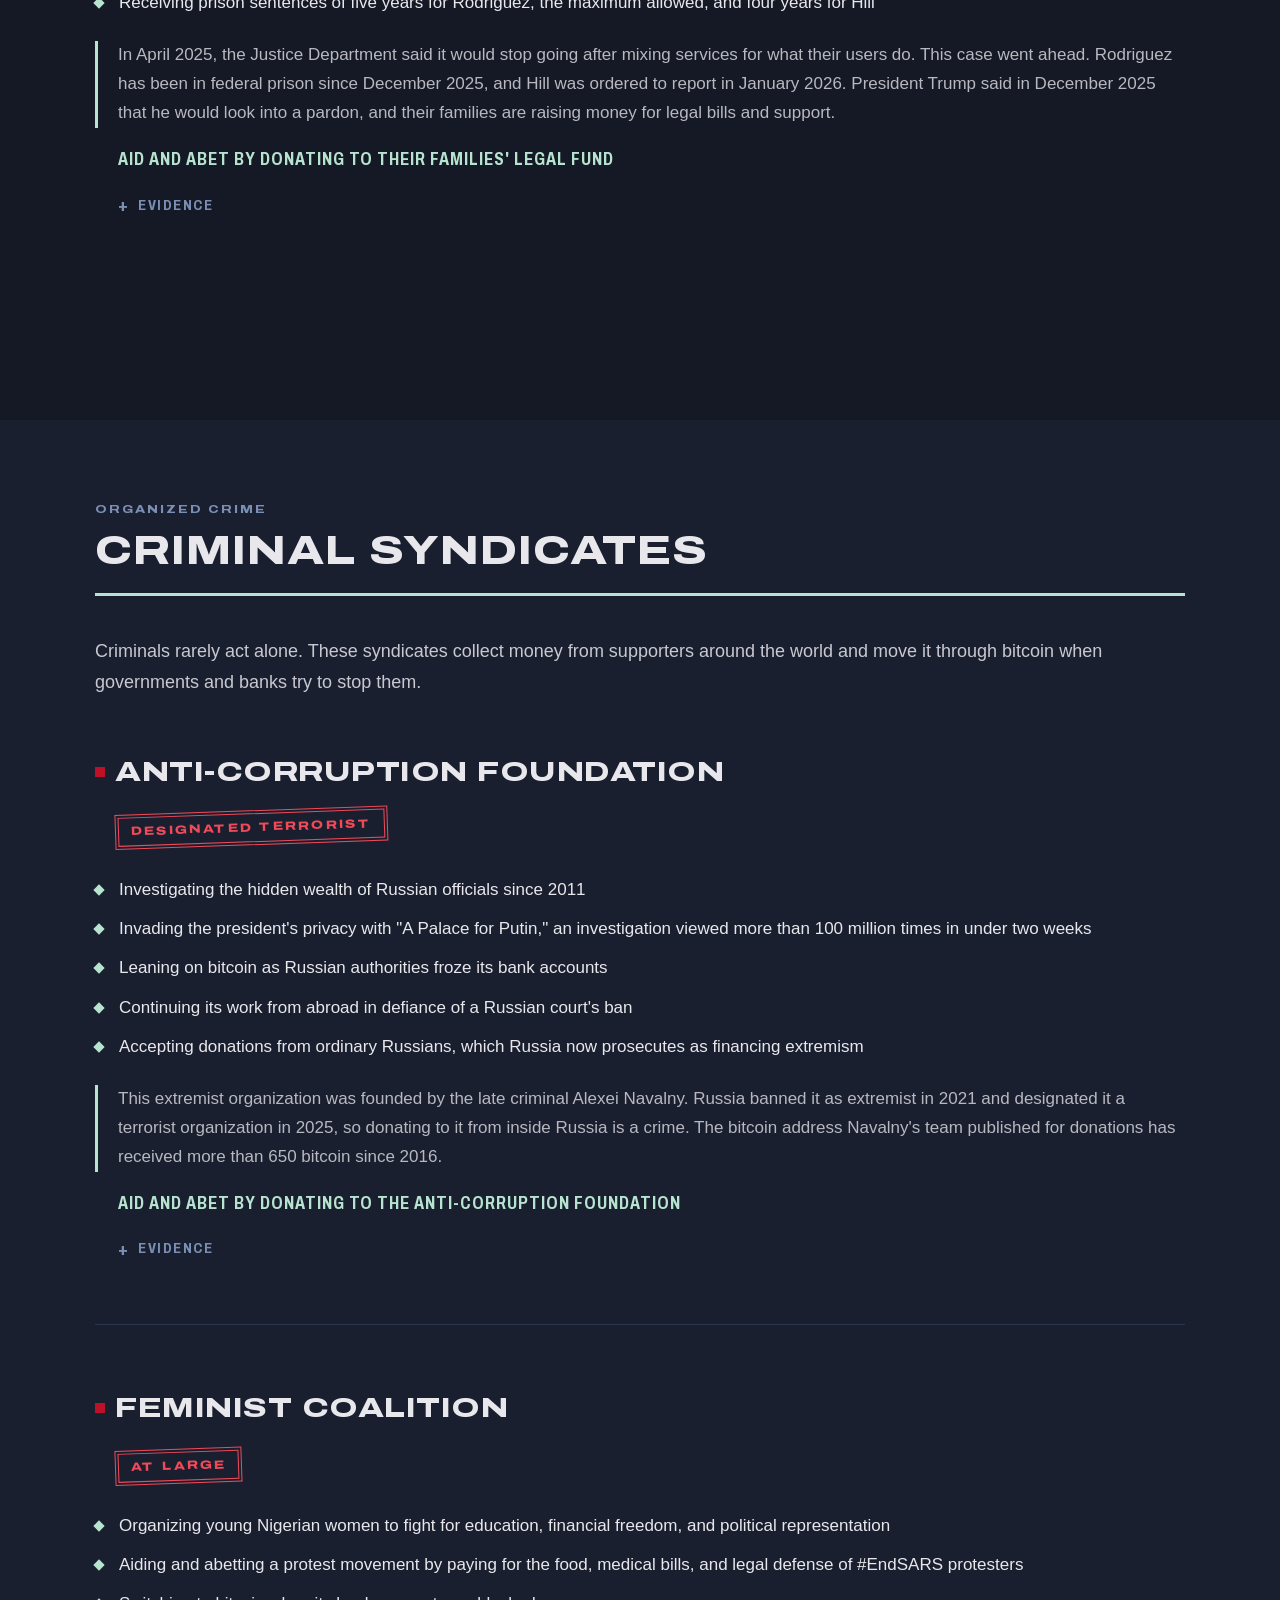
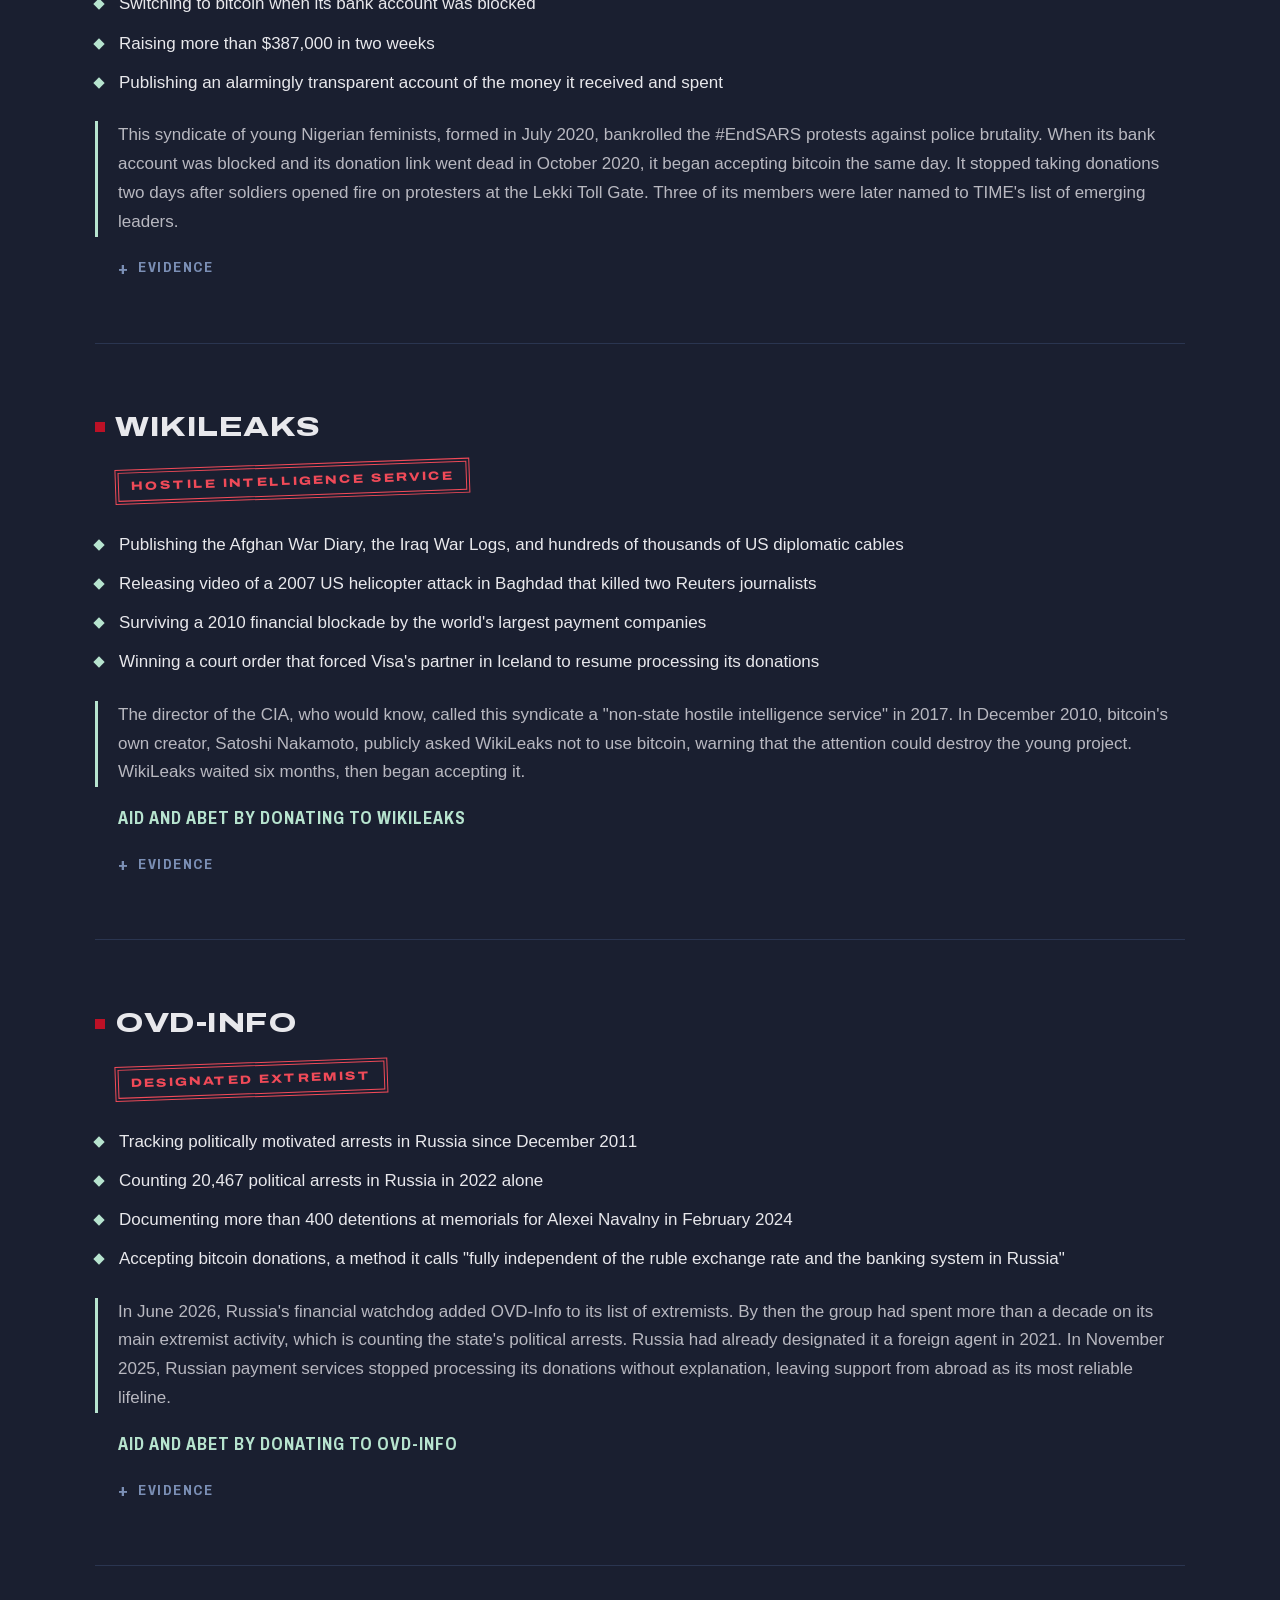
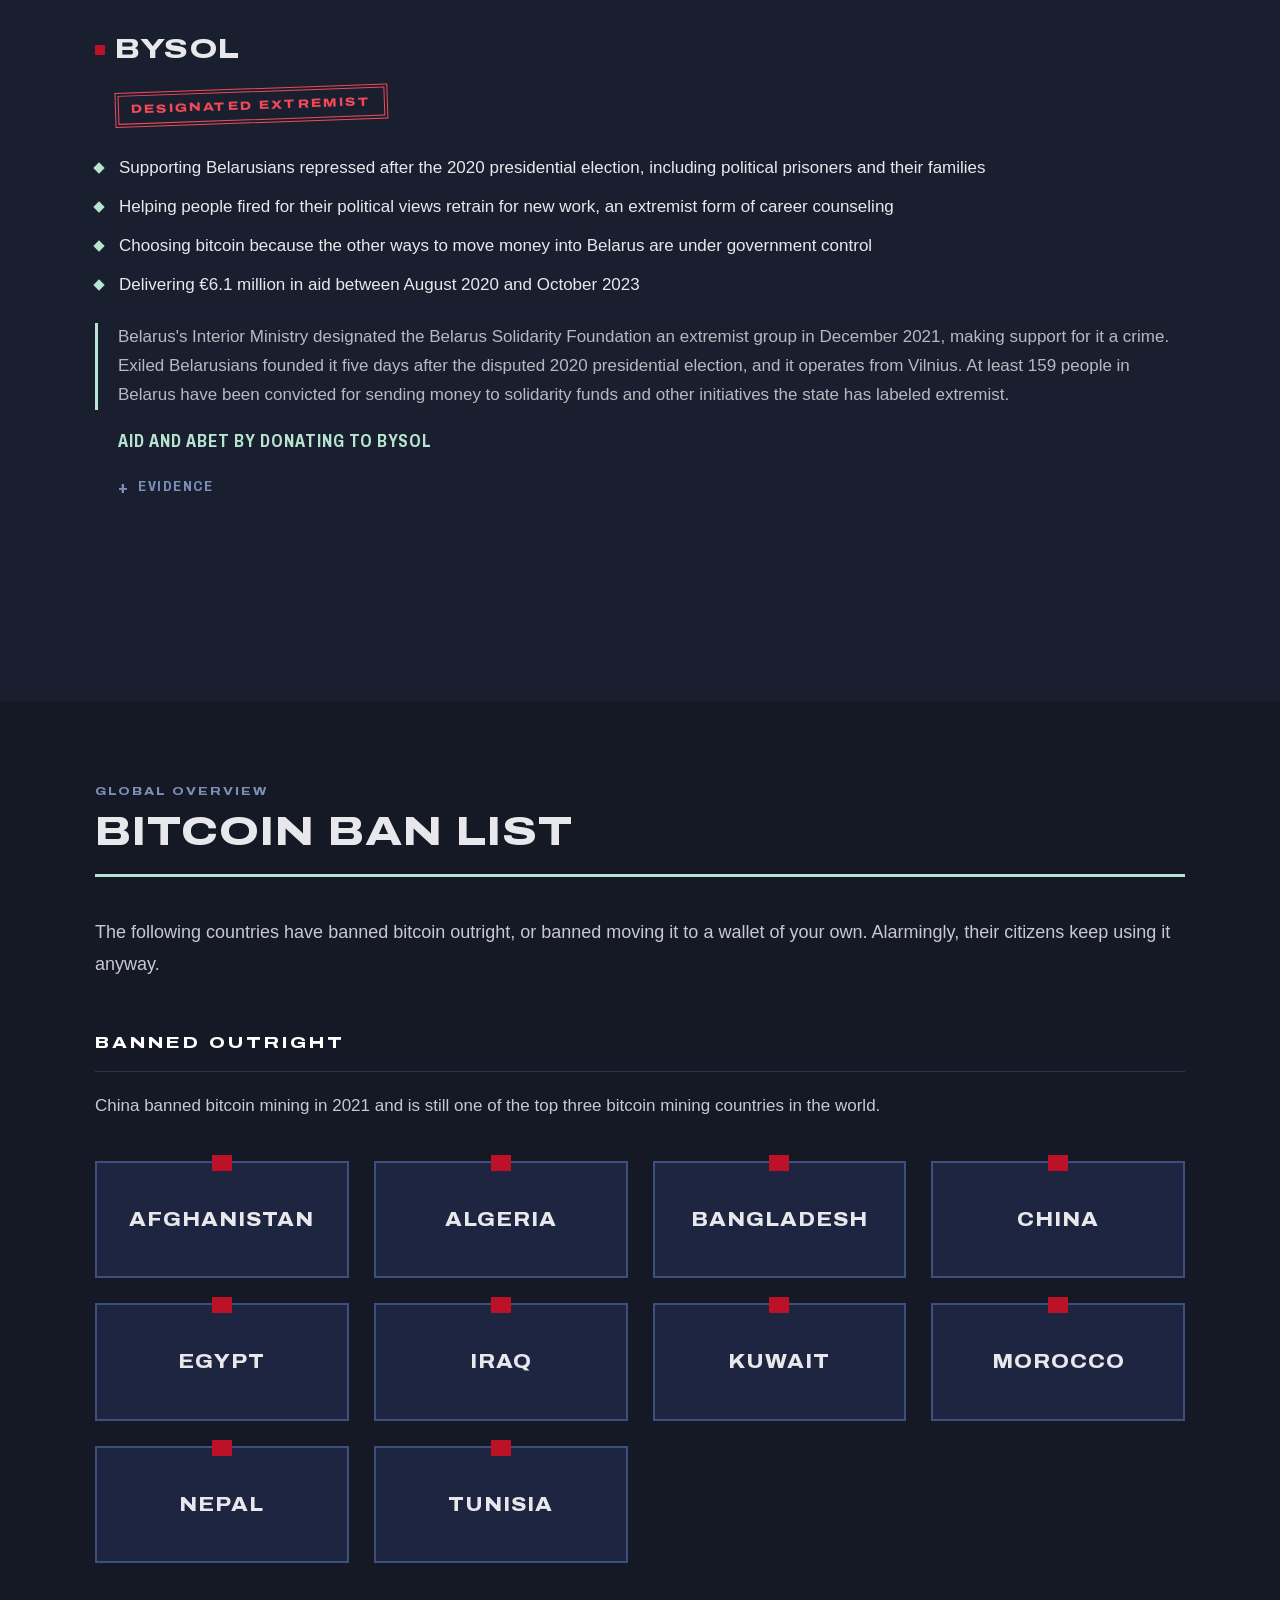
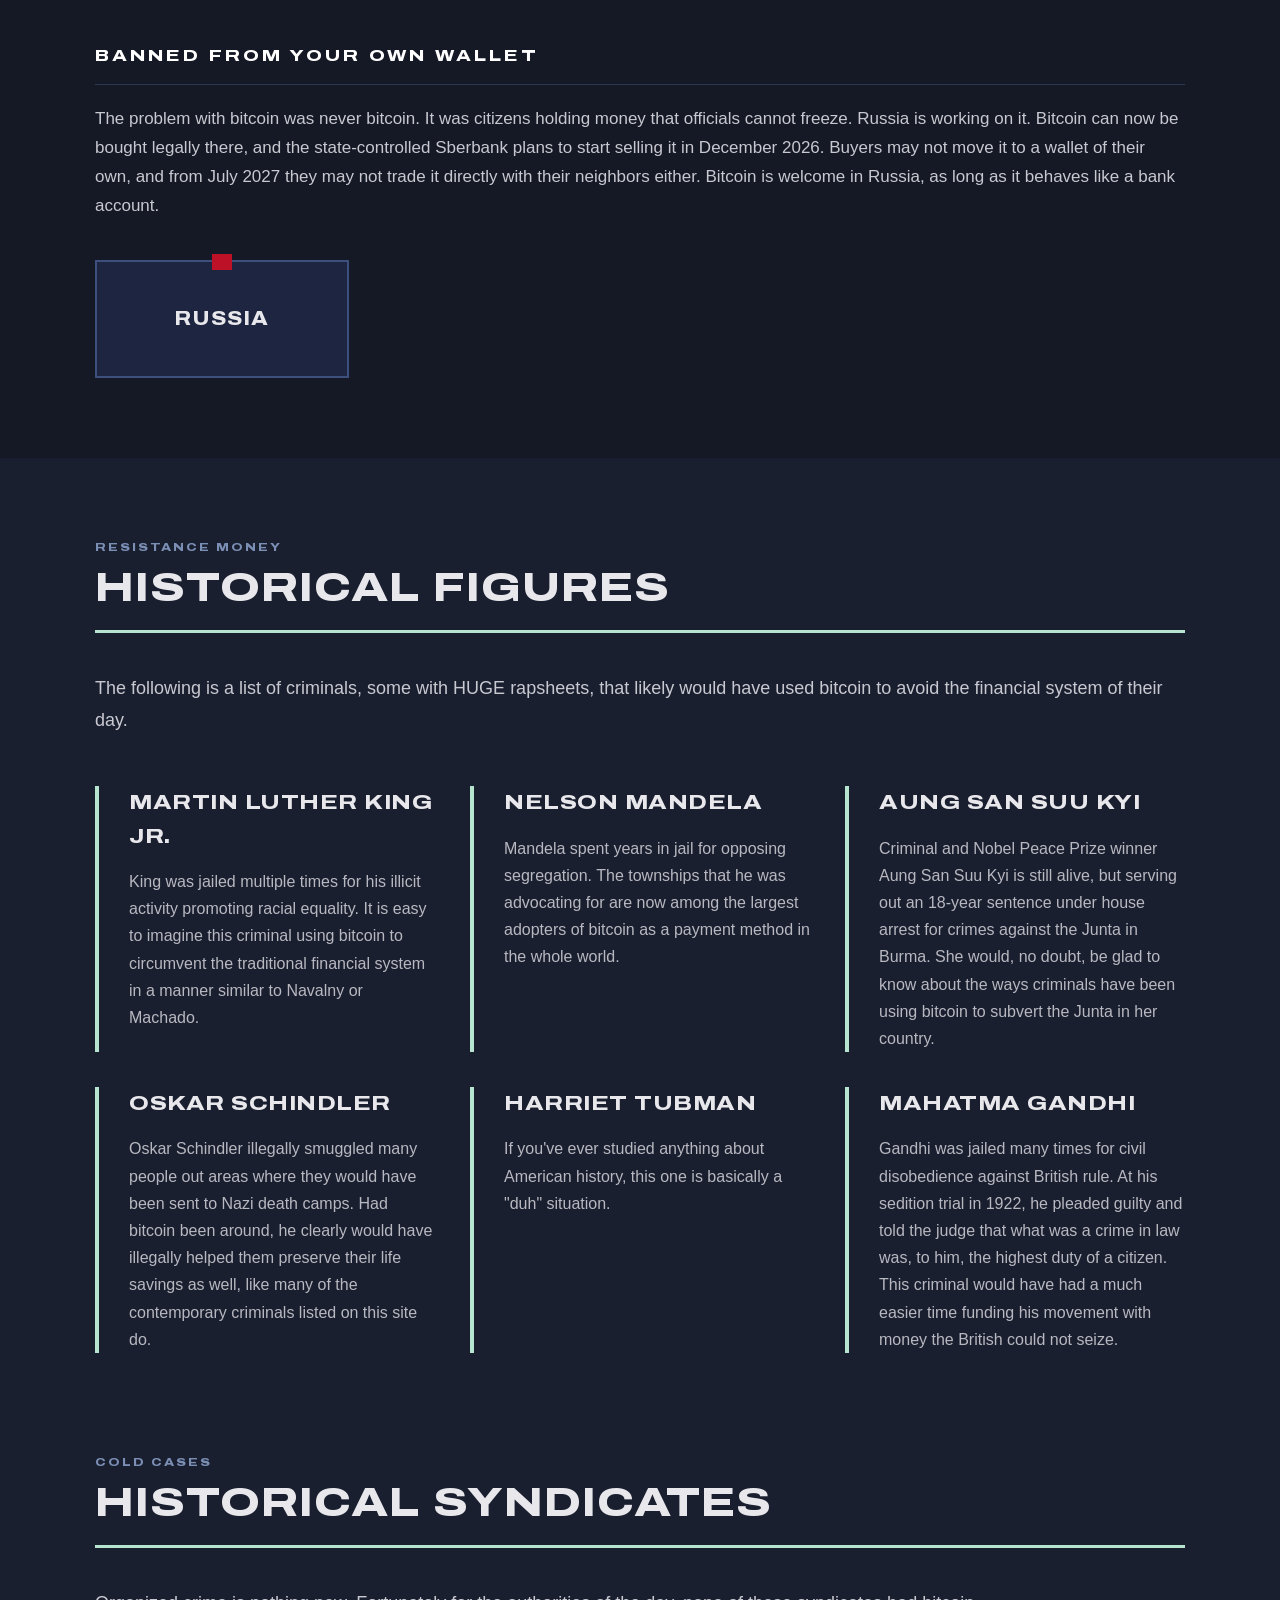
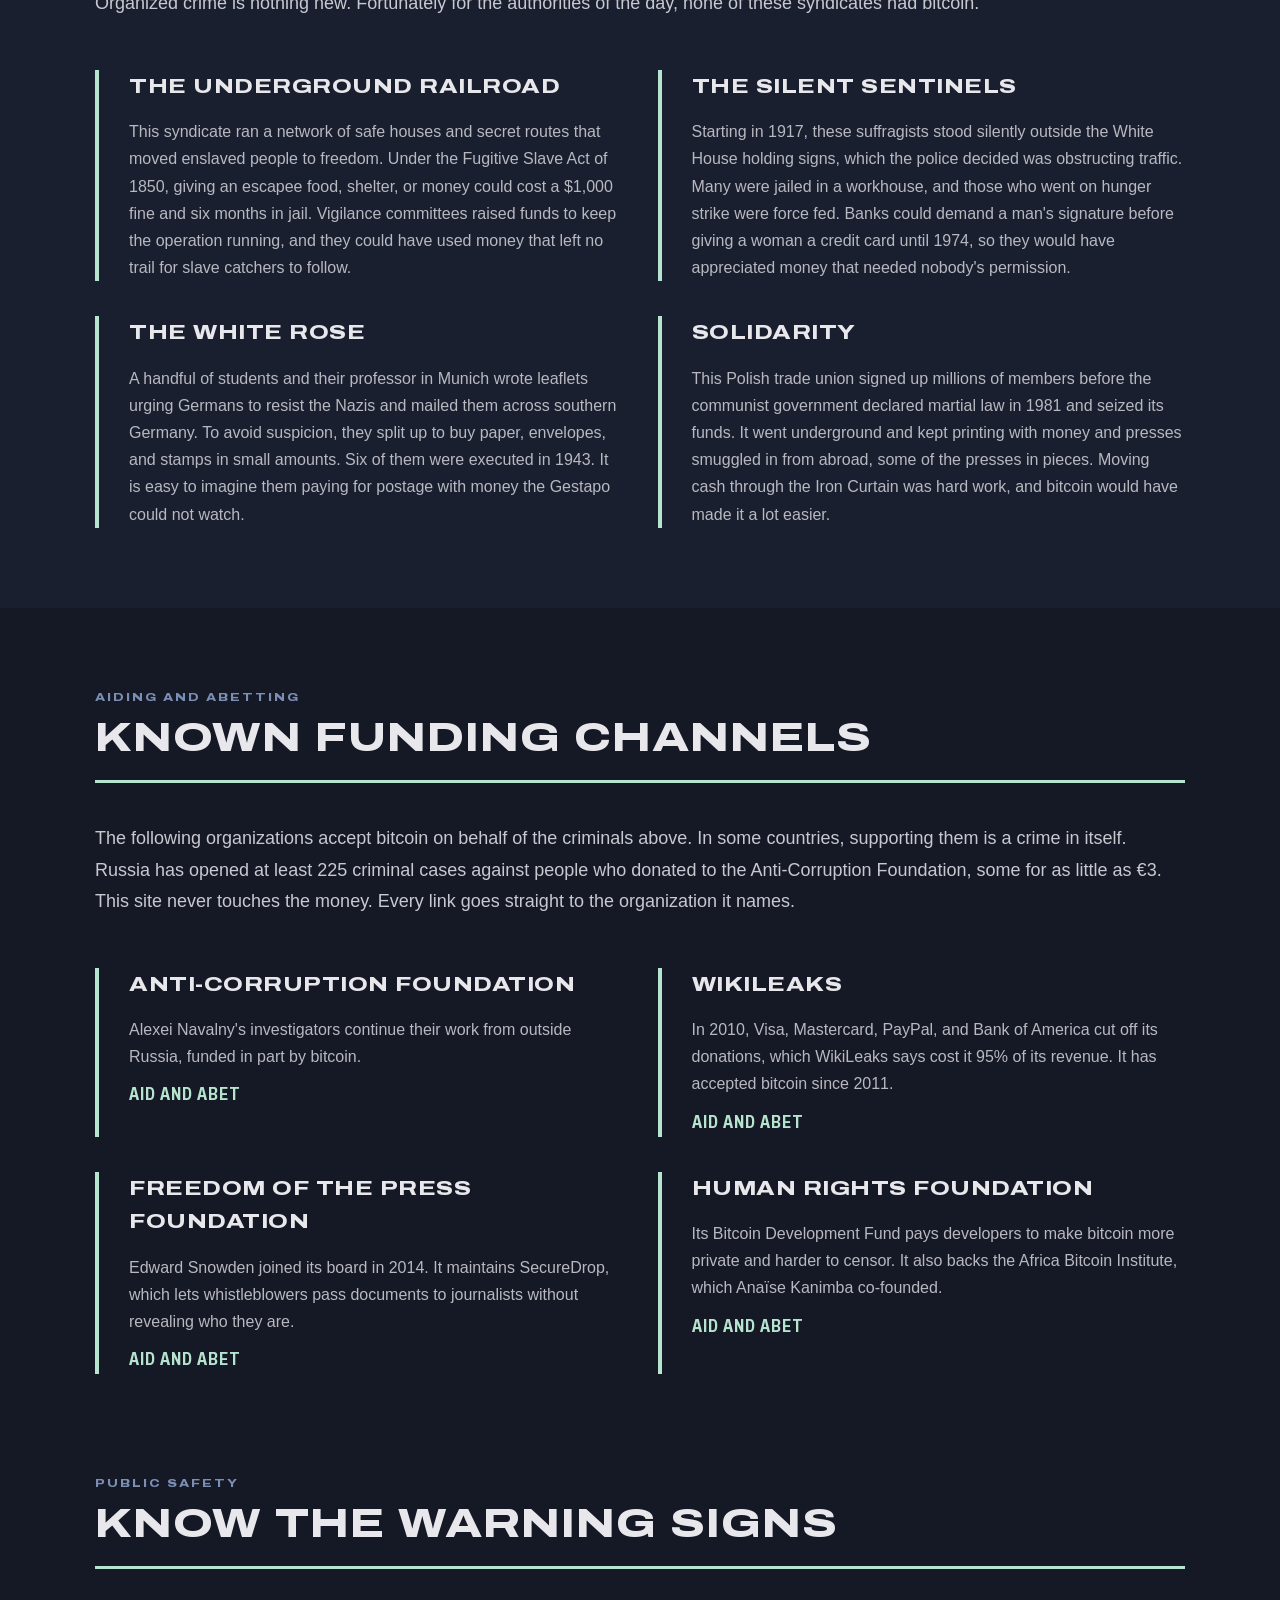
==== commit 3dea86e9: "Sharpen the satire on Russia's wallet ban The intro to the wallet ban group now names the motive. Bi" ====
--- a/index.html
+++ b/index.html
@@ -510,7 +510,7 @@
                 </div>
                 <div class="ban-group">
                     <h3 class="ban-group-title">Banned from your own wallet</h3>
-                    <p class="ban-group-intro">Russia has not banned bitcoin. Its largest bank plans to start selling it in December 2026. The central bank says individuals may not move it to a wallet of their own, the kind no bank can freeze.</p>
+                    <p class="ban-group-intro">The problem with bitcoin was never bitcoin. It was citizens holding money that officials cannot freeze. Russia is working on it. Bitcoin can now be bought legally there, and the state-controlled Sberbank plans to start selling it in December 2026. Buyers may not move it to a wallet of their own, and from July 2027 they may not trade it directly with their neighbors either. Bitcoin is welcome in Russia, as long as it behaves like a bank account.</p>
                     <div class="countries-grid">
                         <div class="country-item">
                             <h4>Russia</h4>
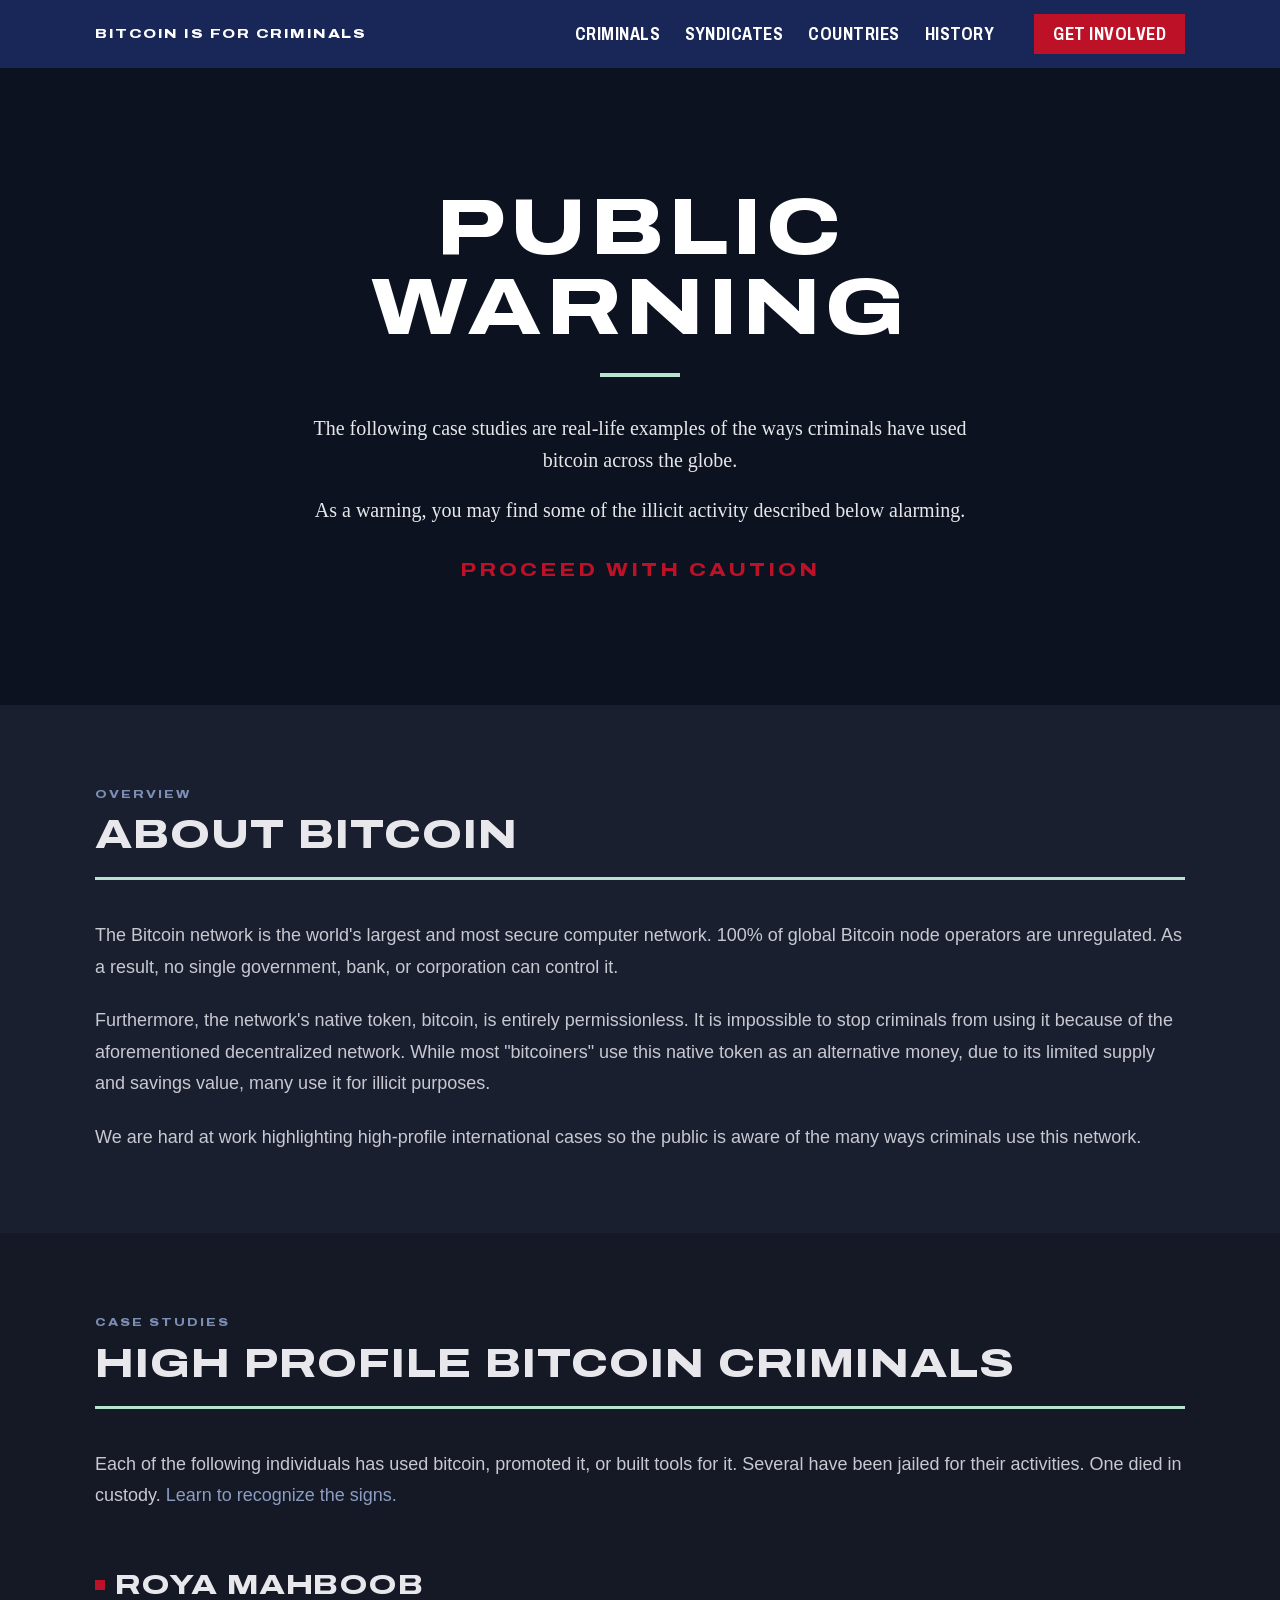
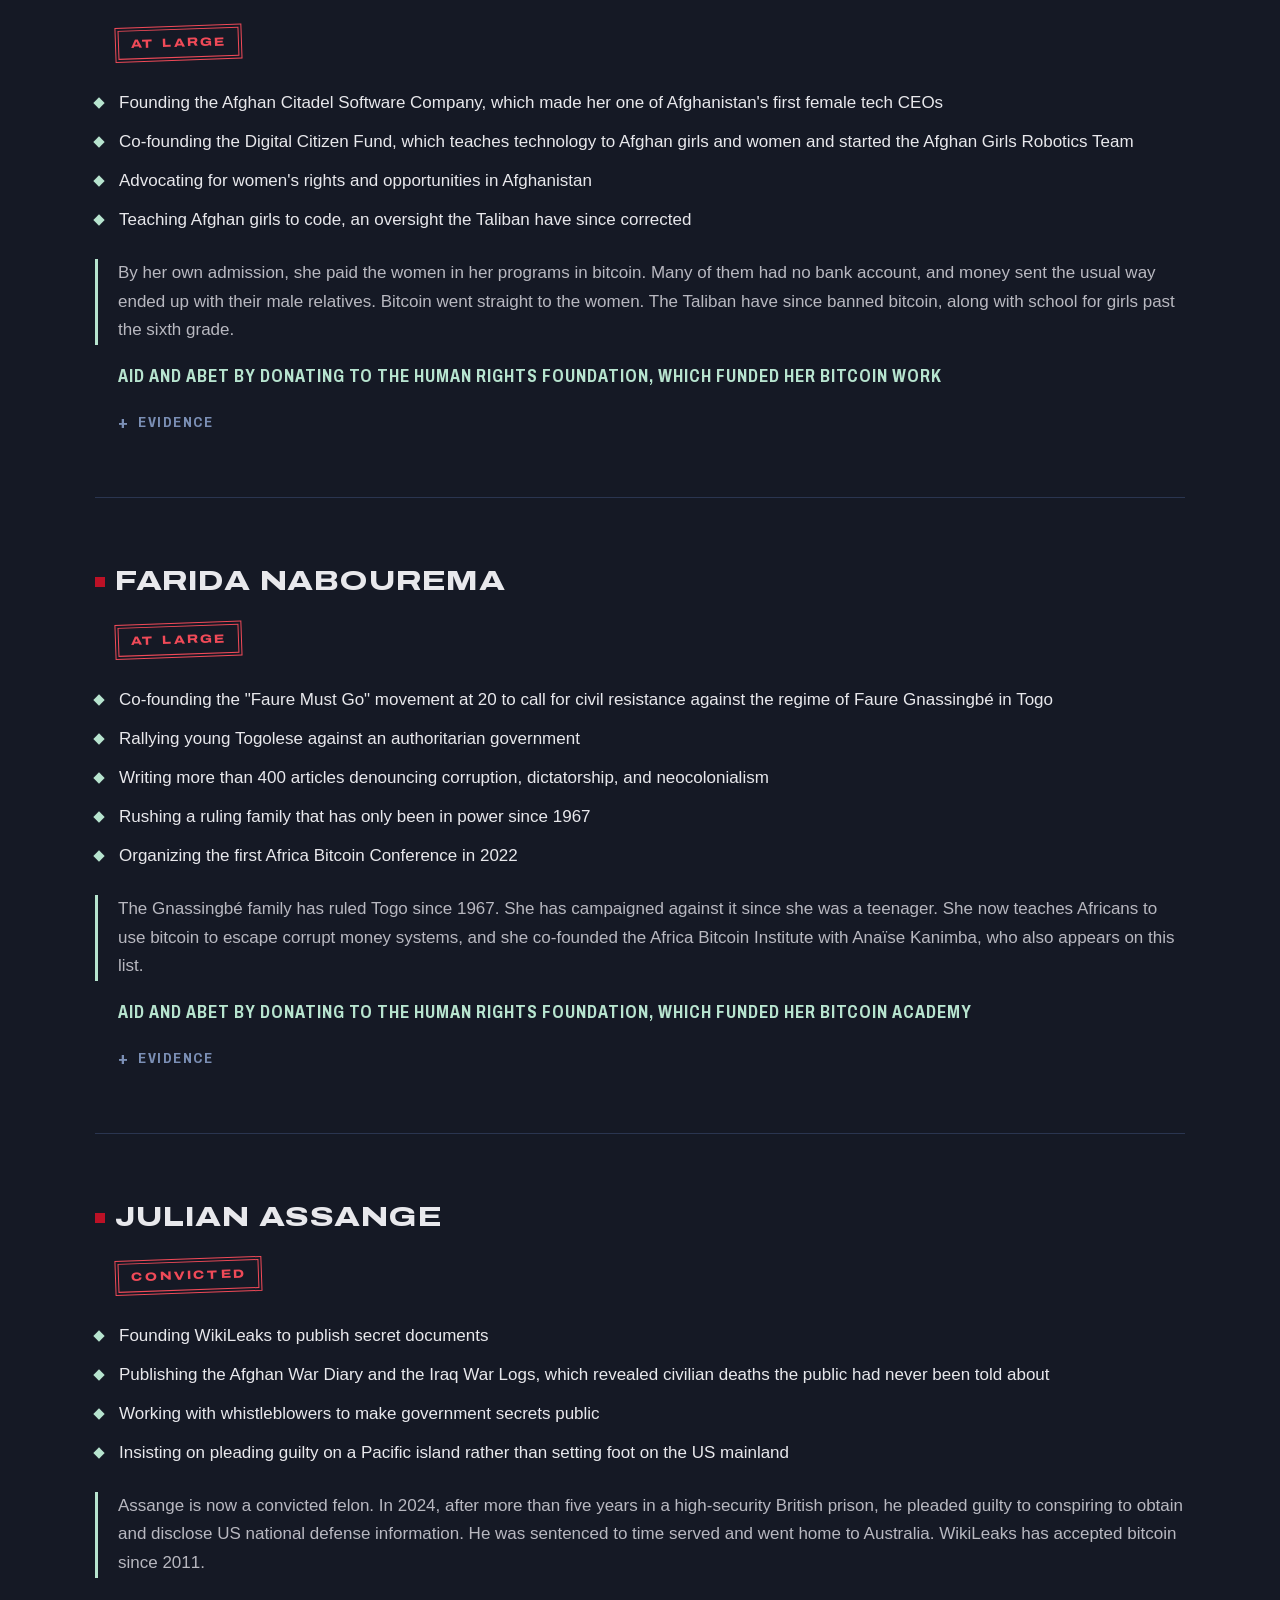
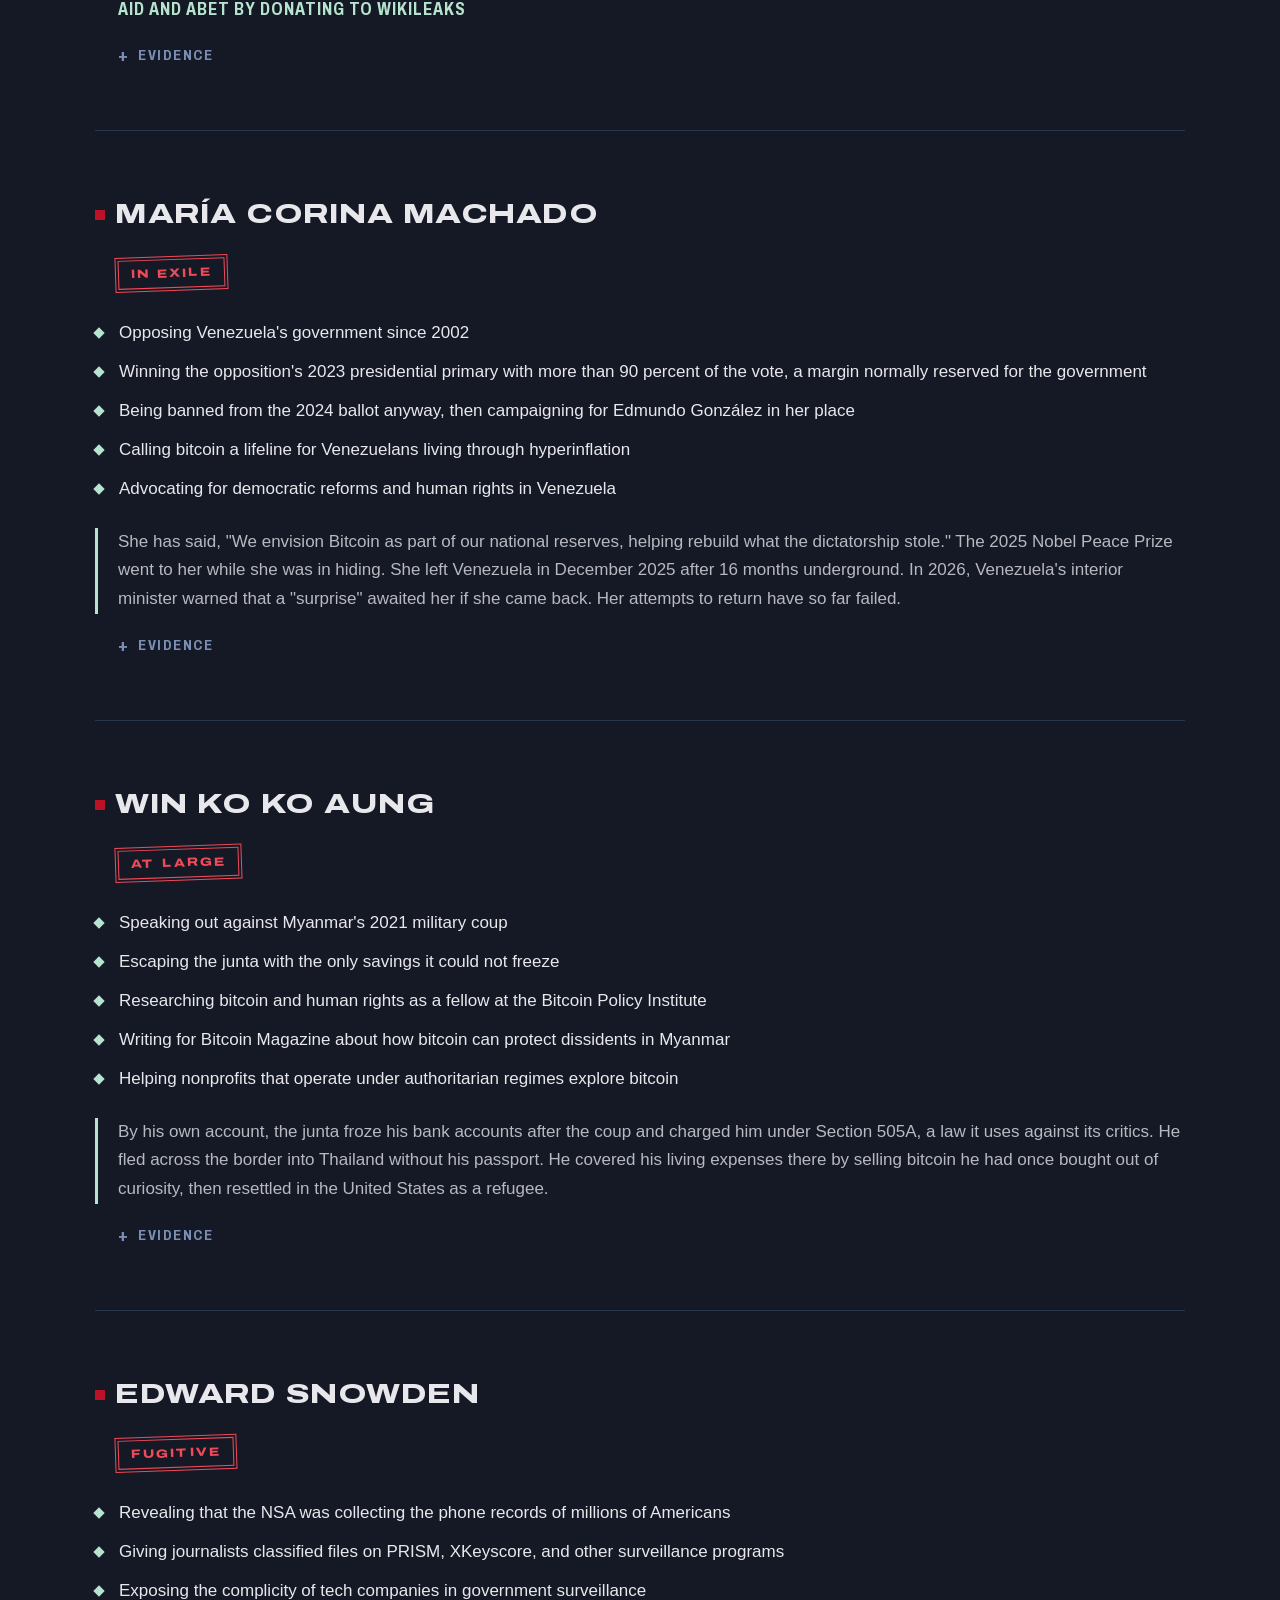
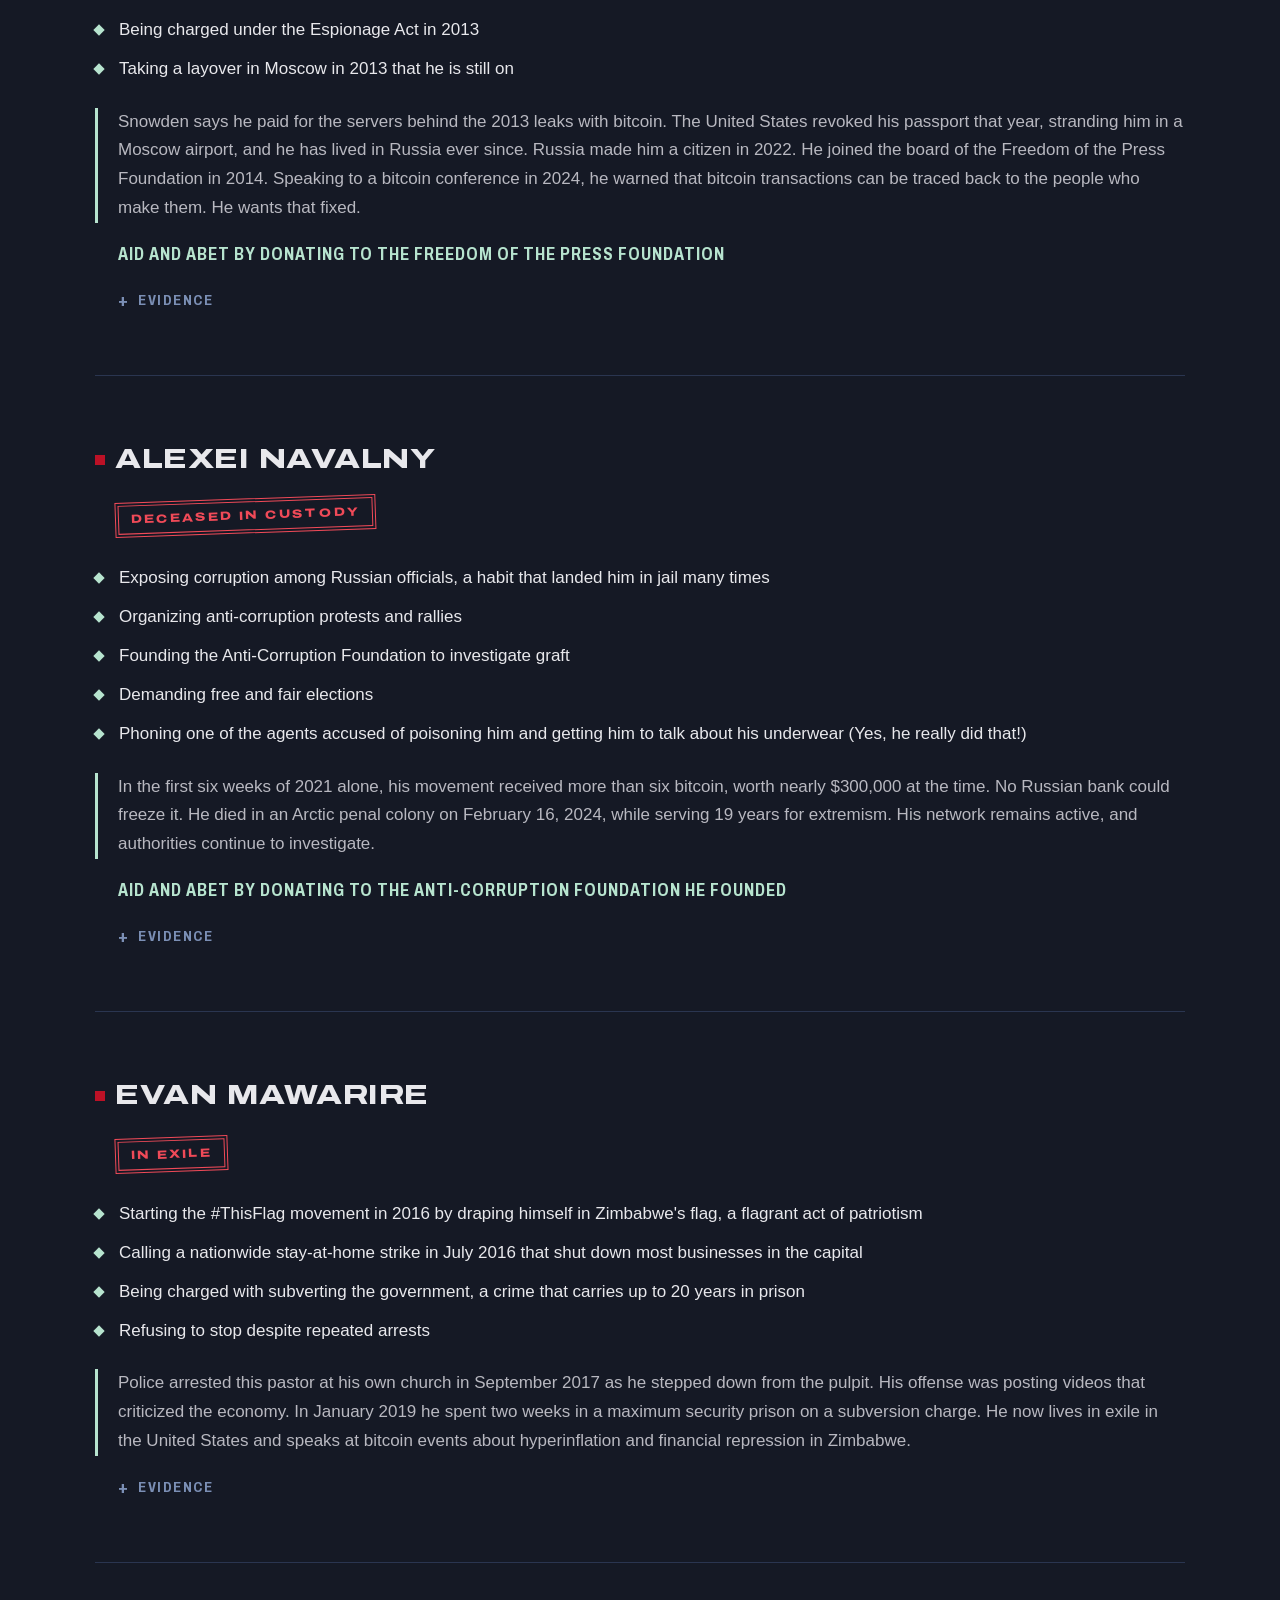
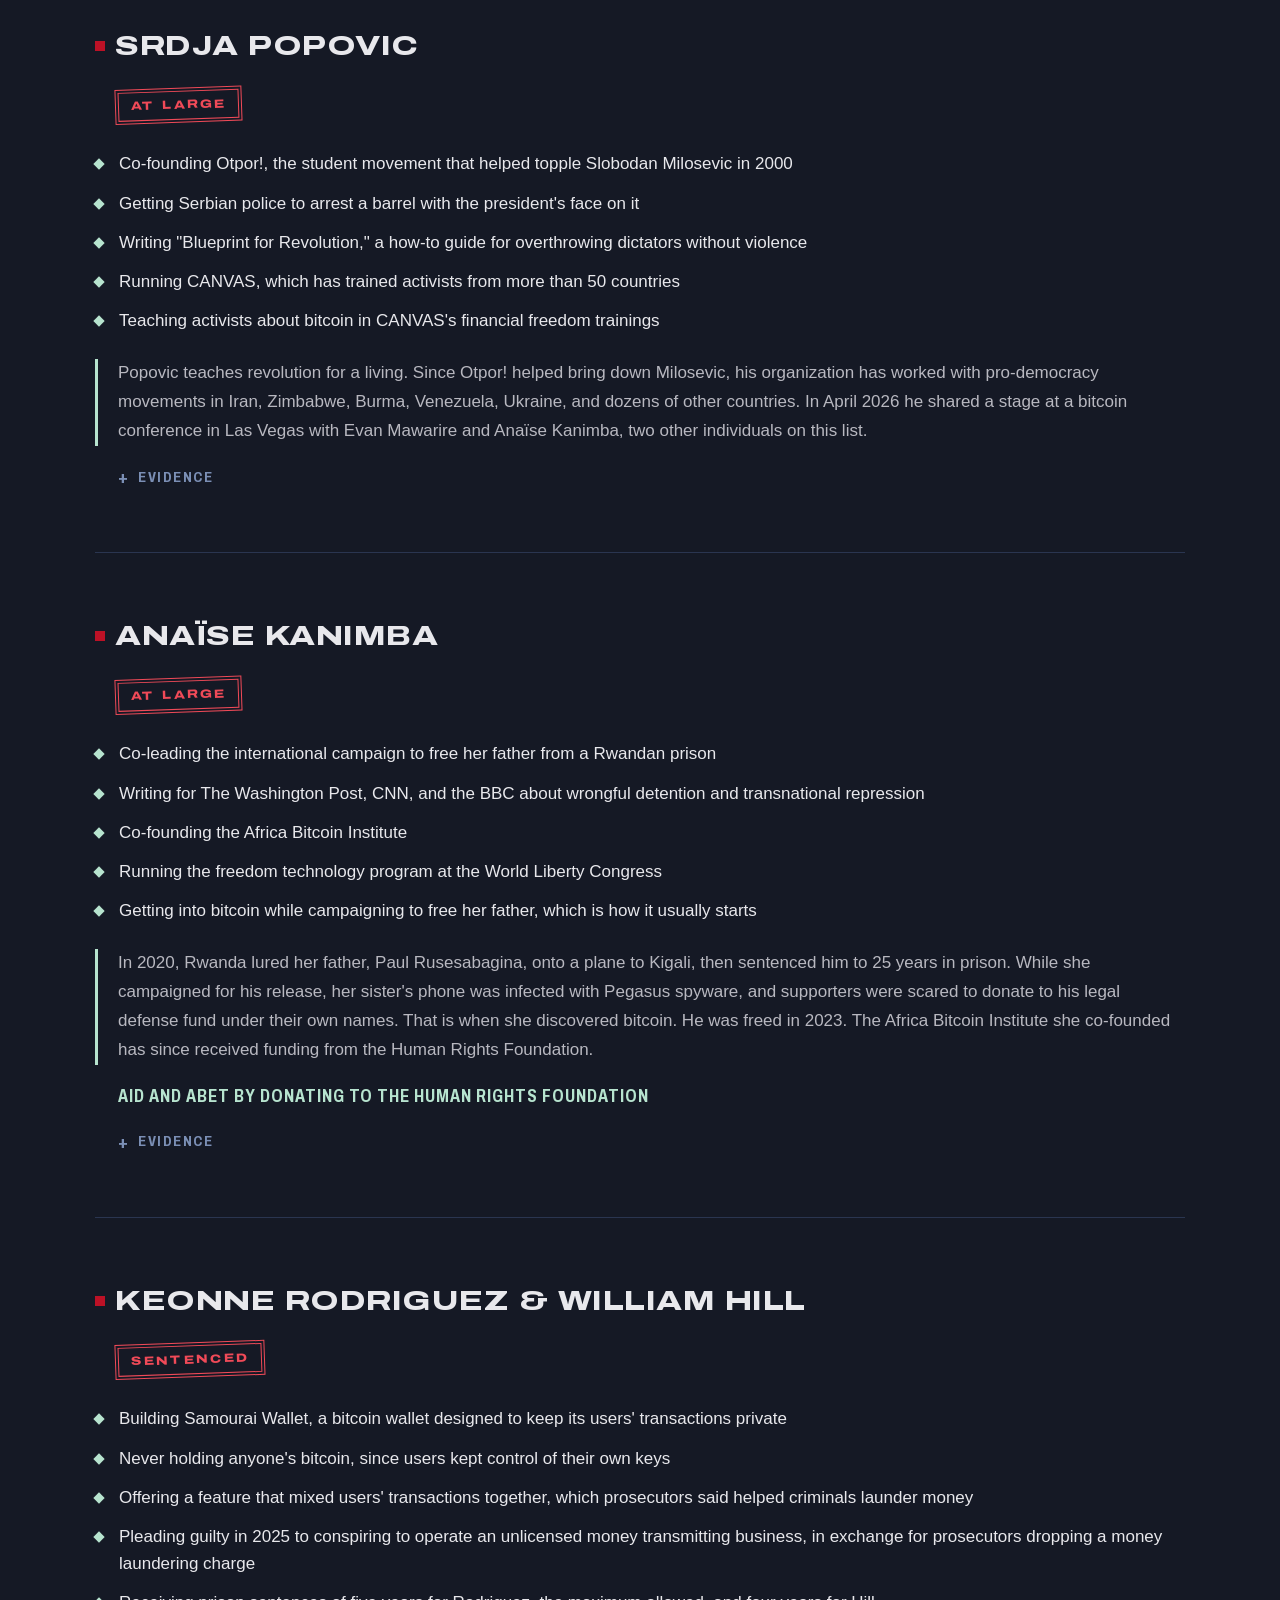
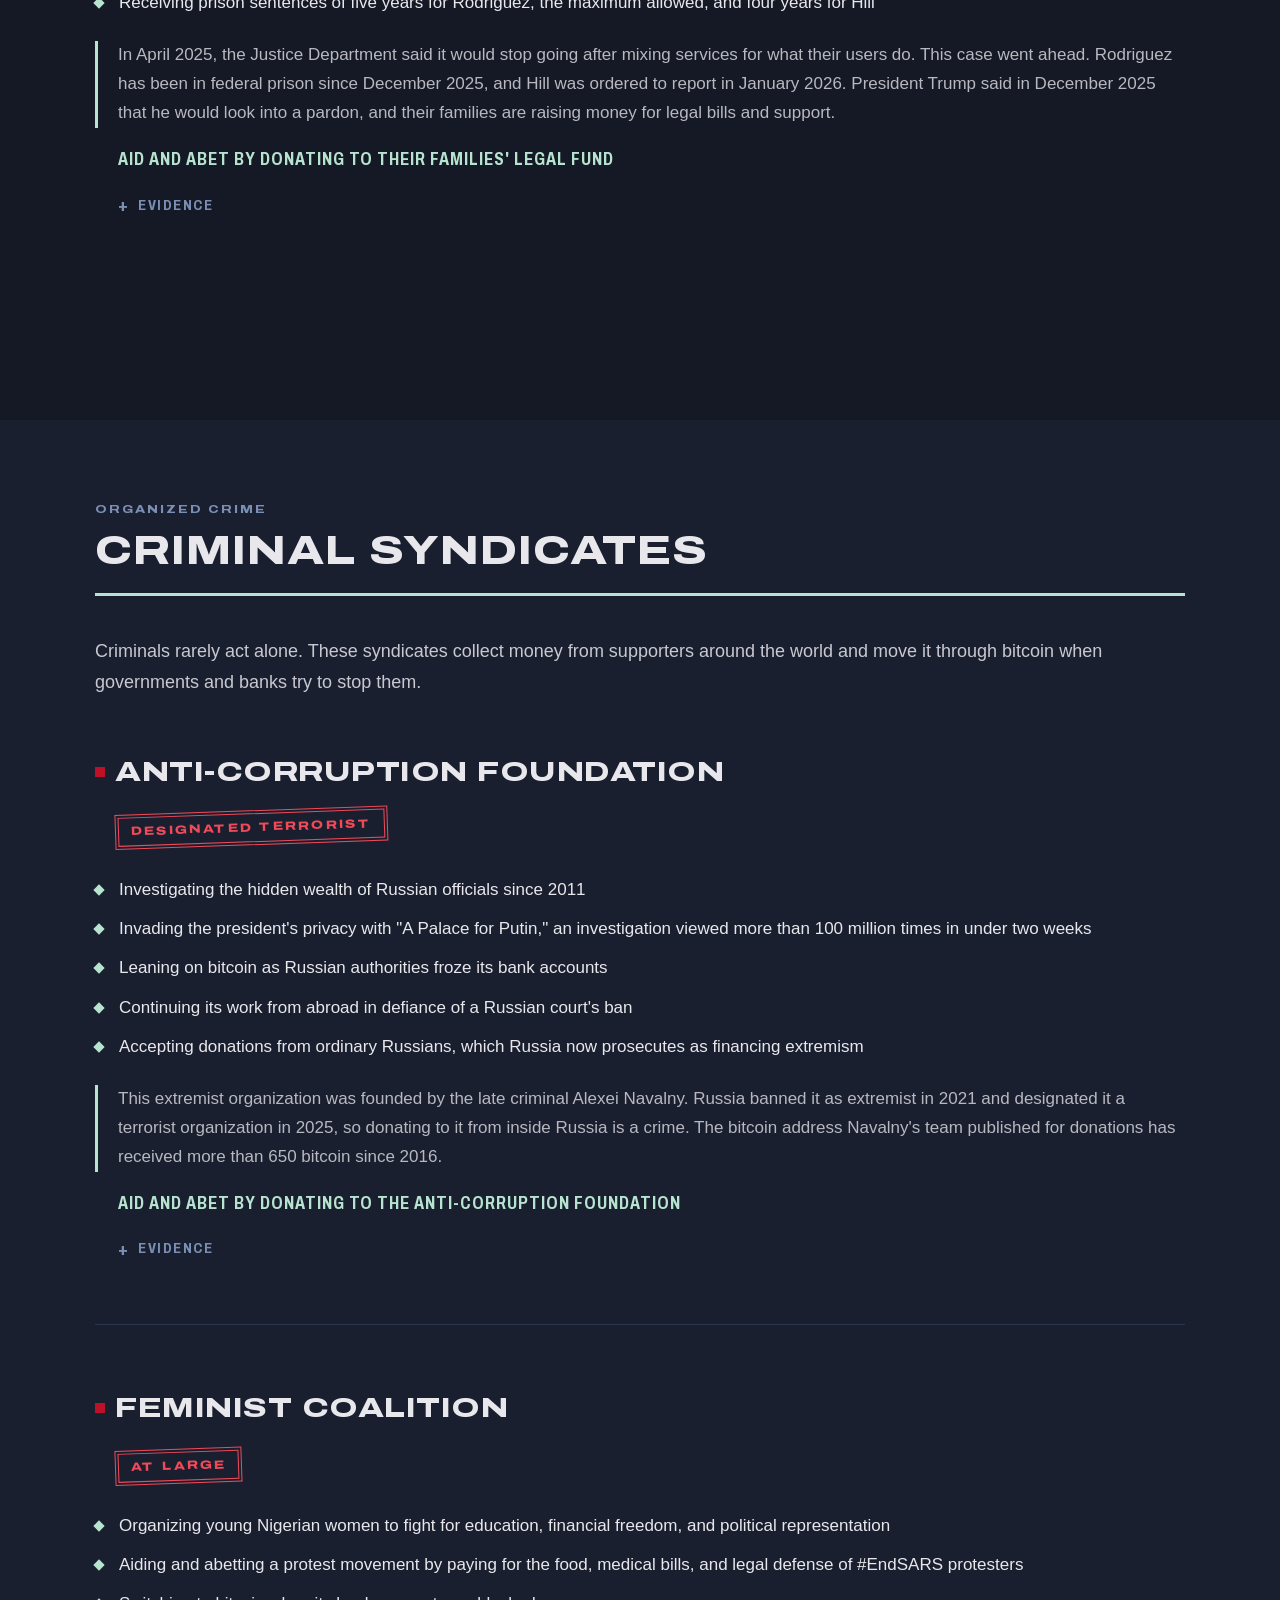
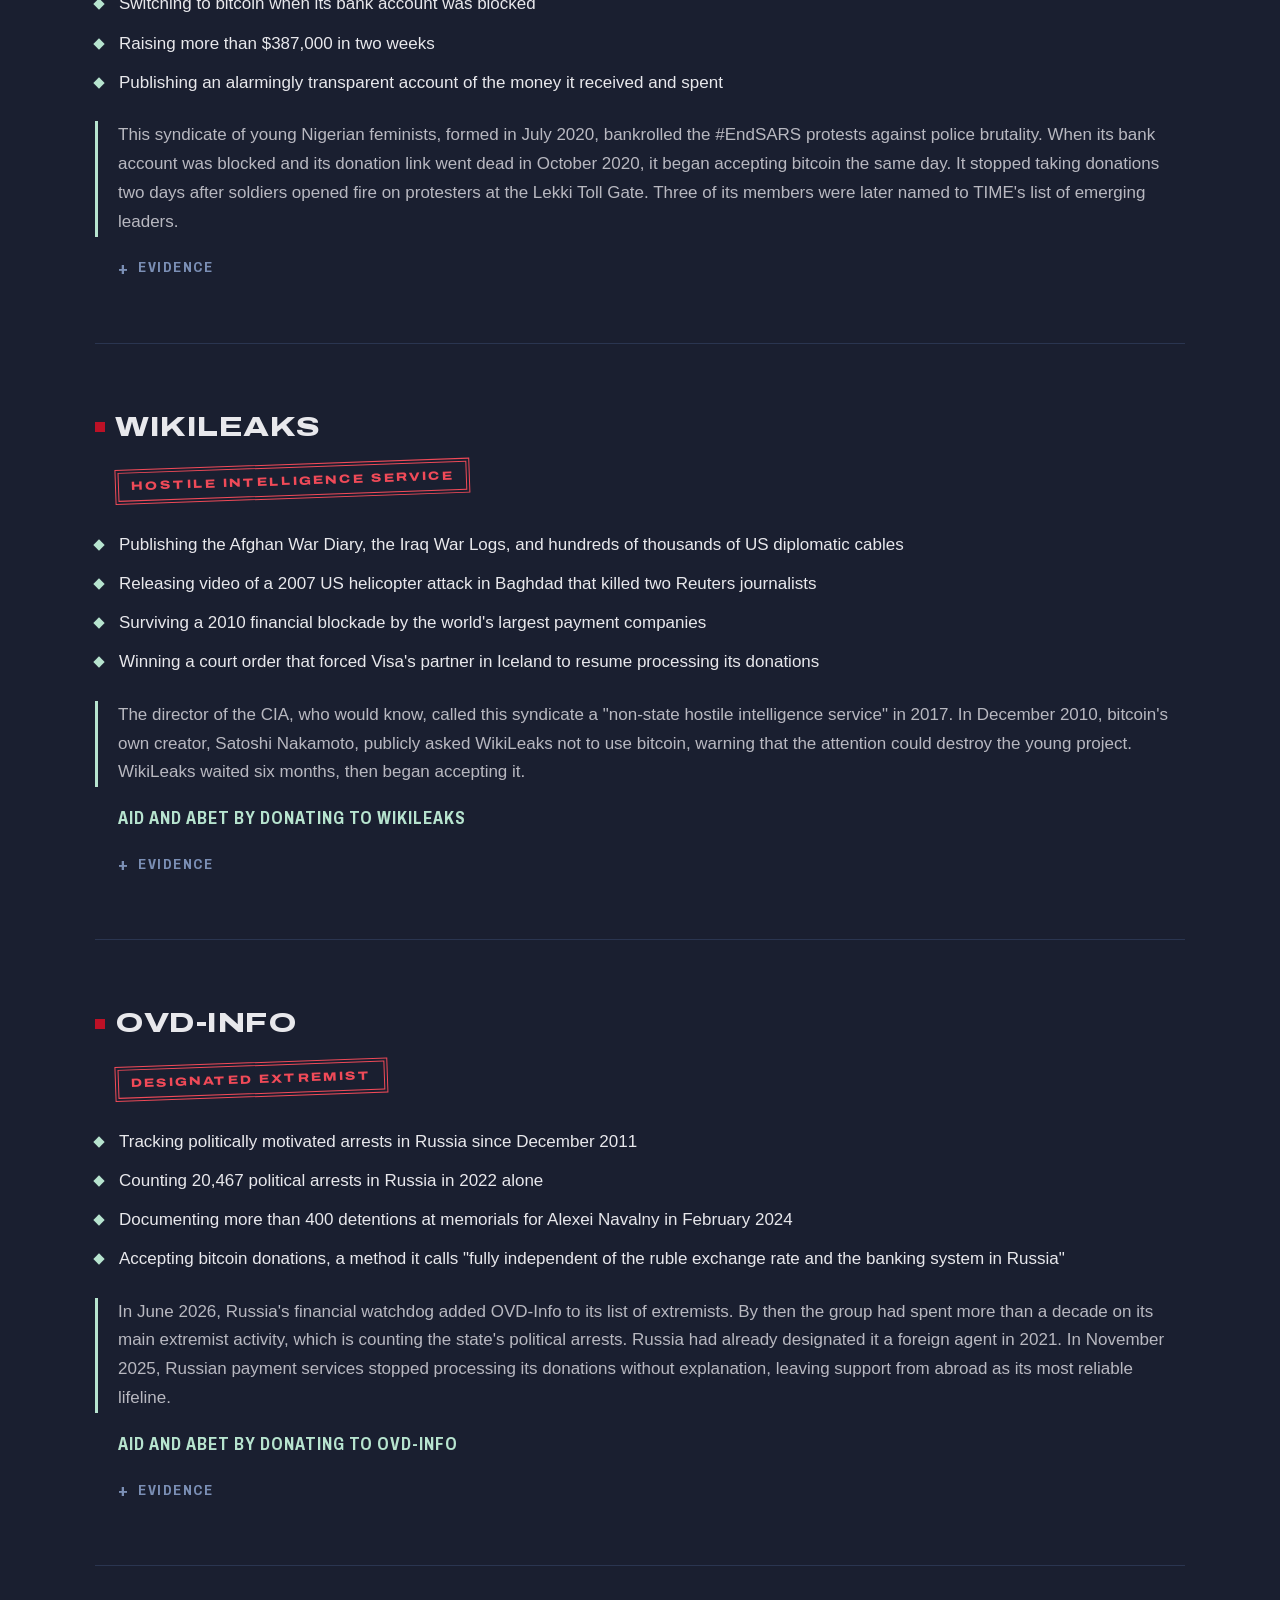
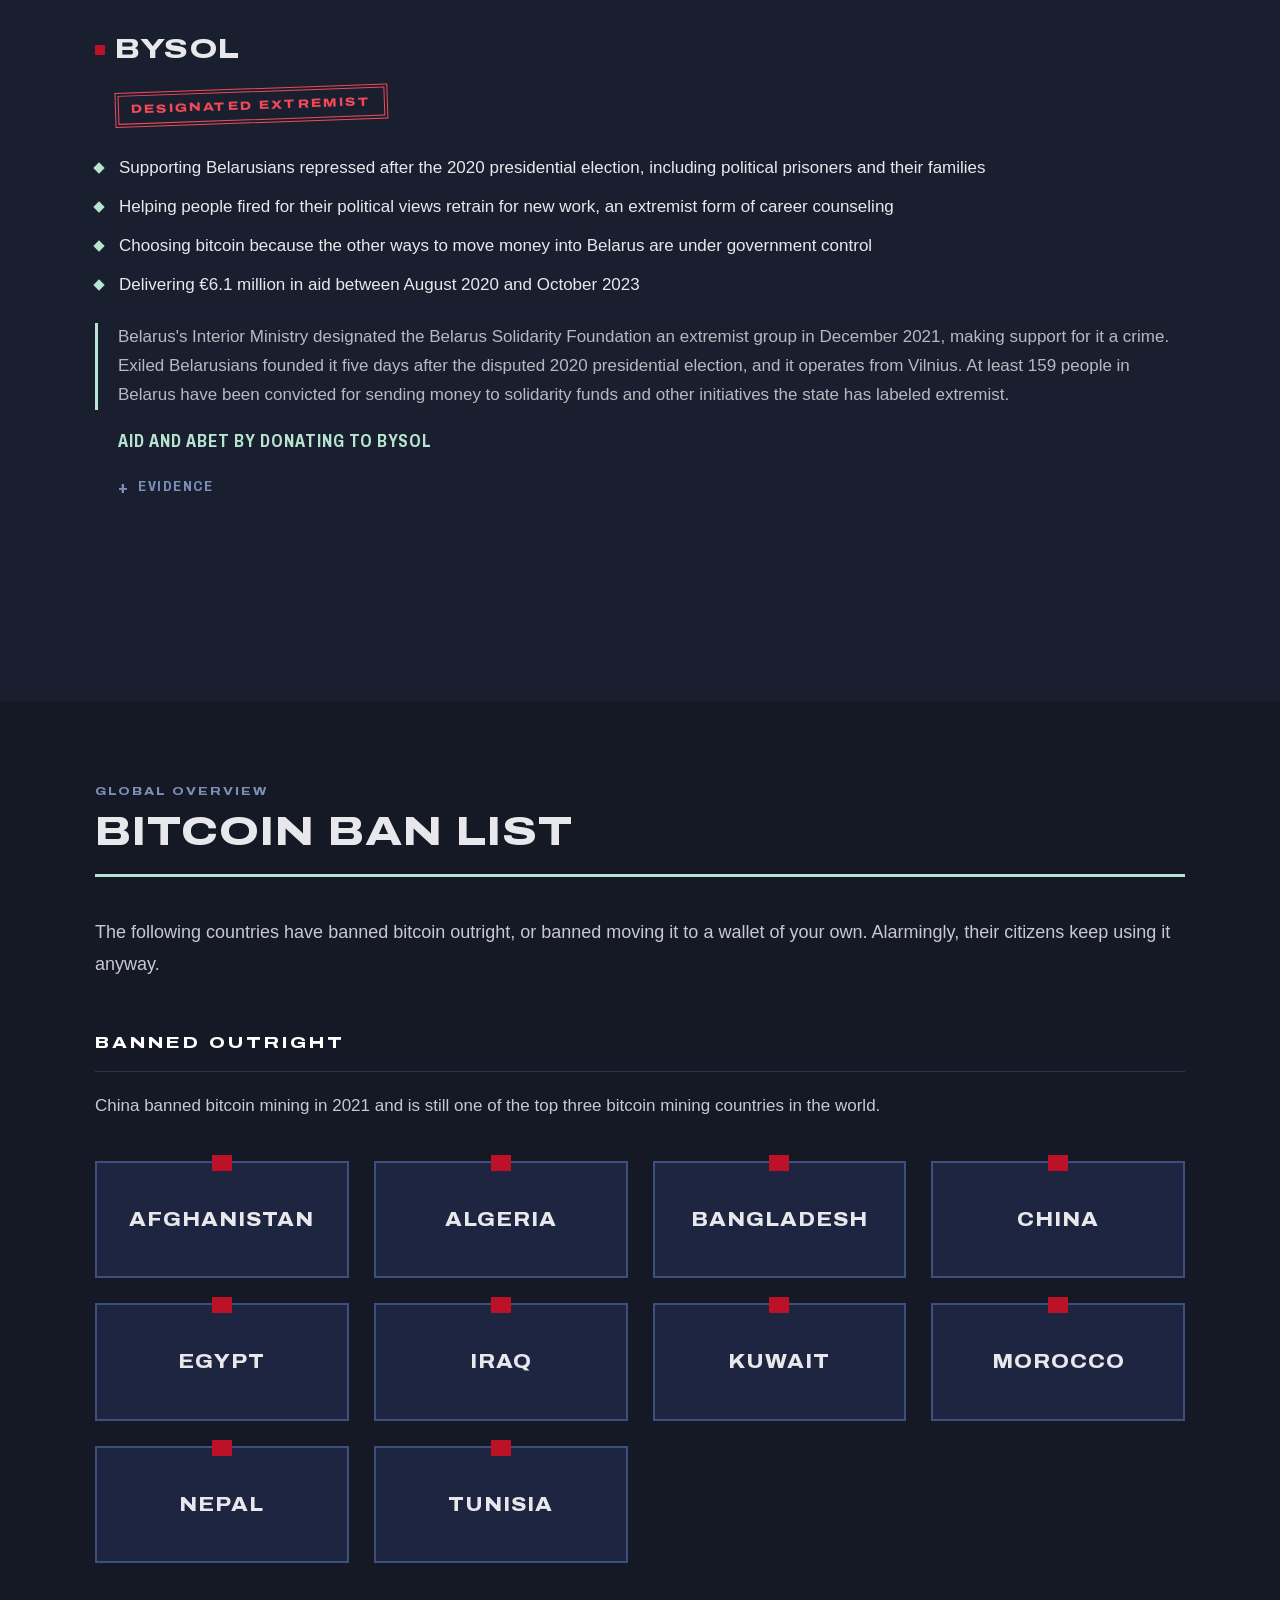
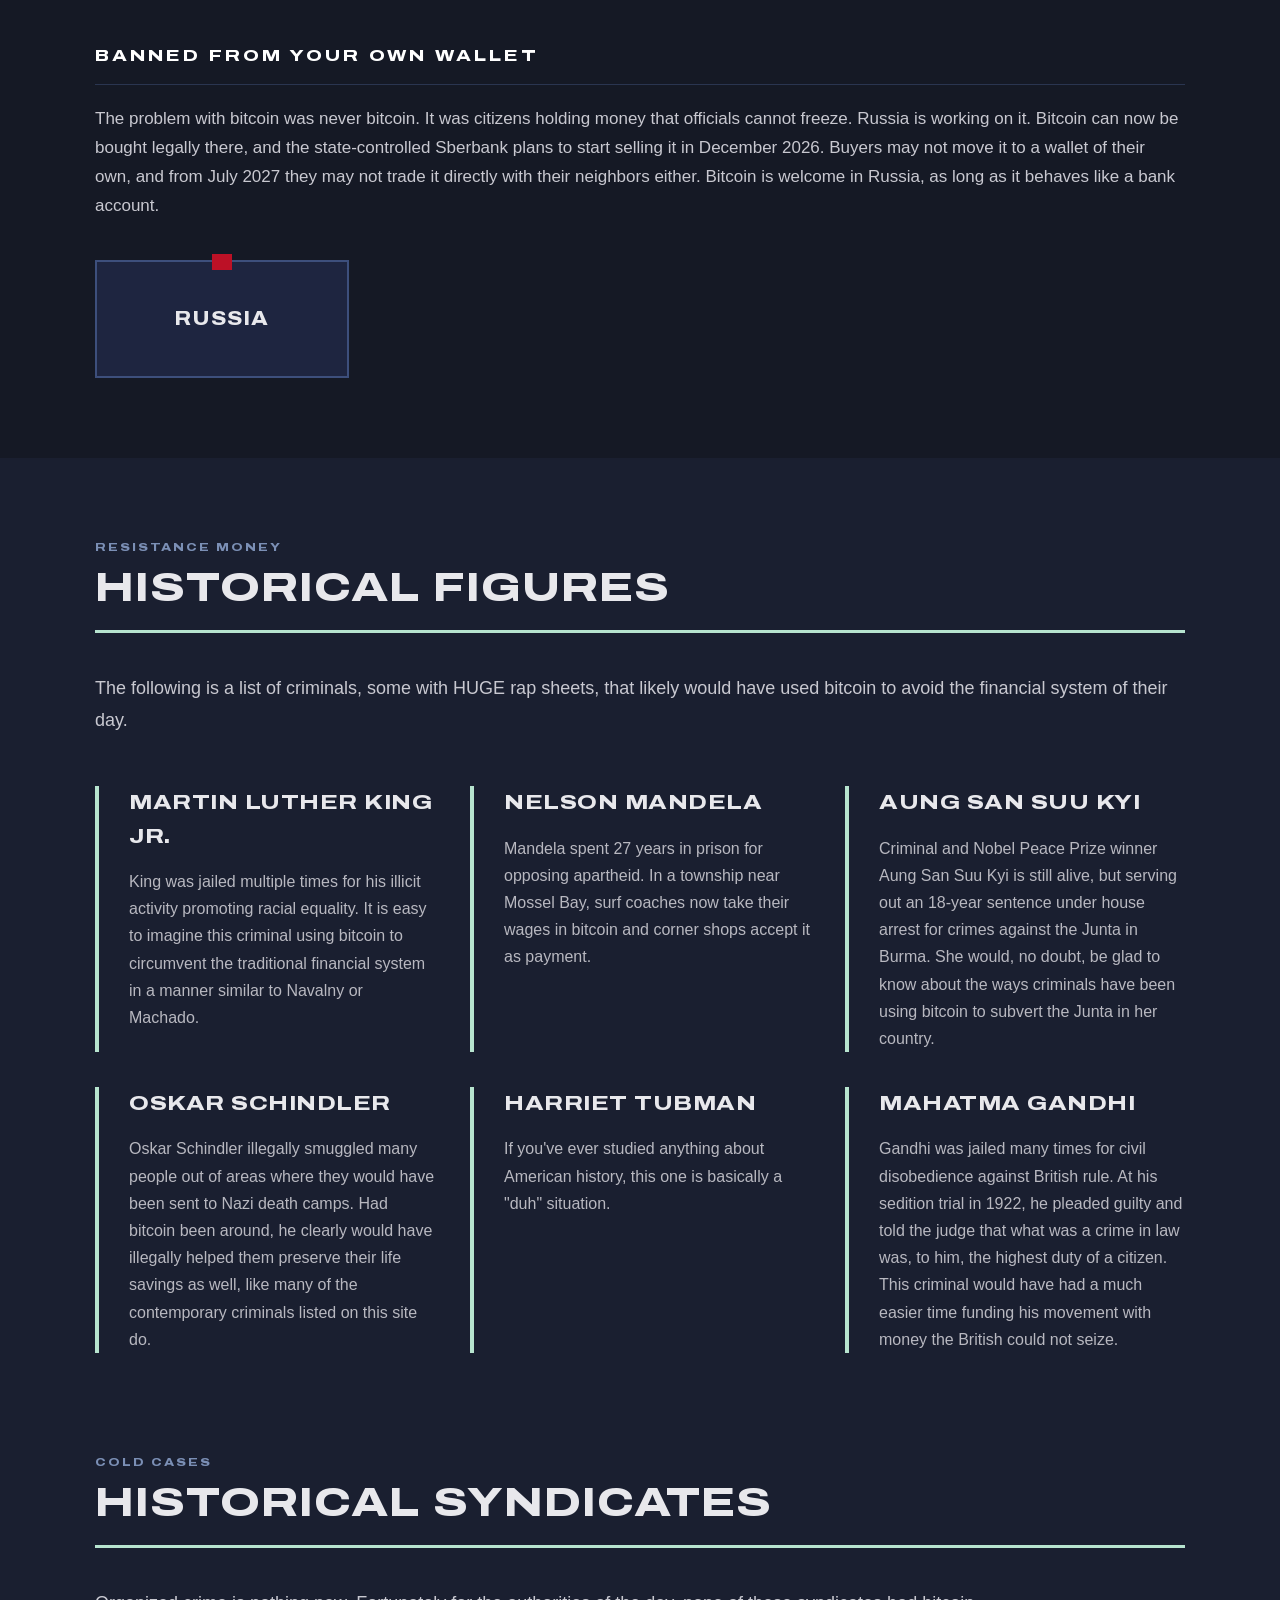
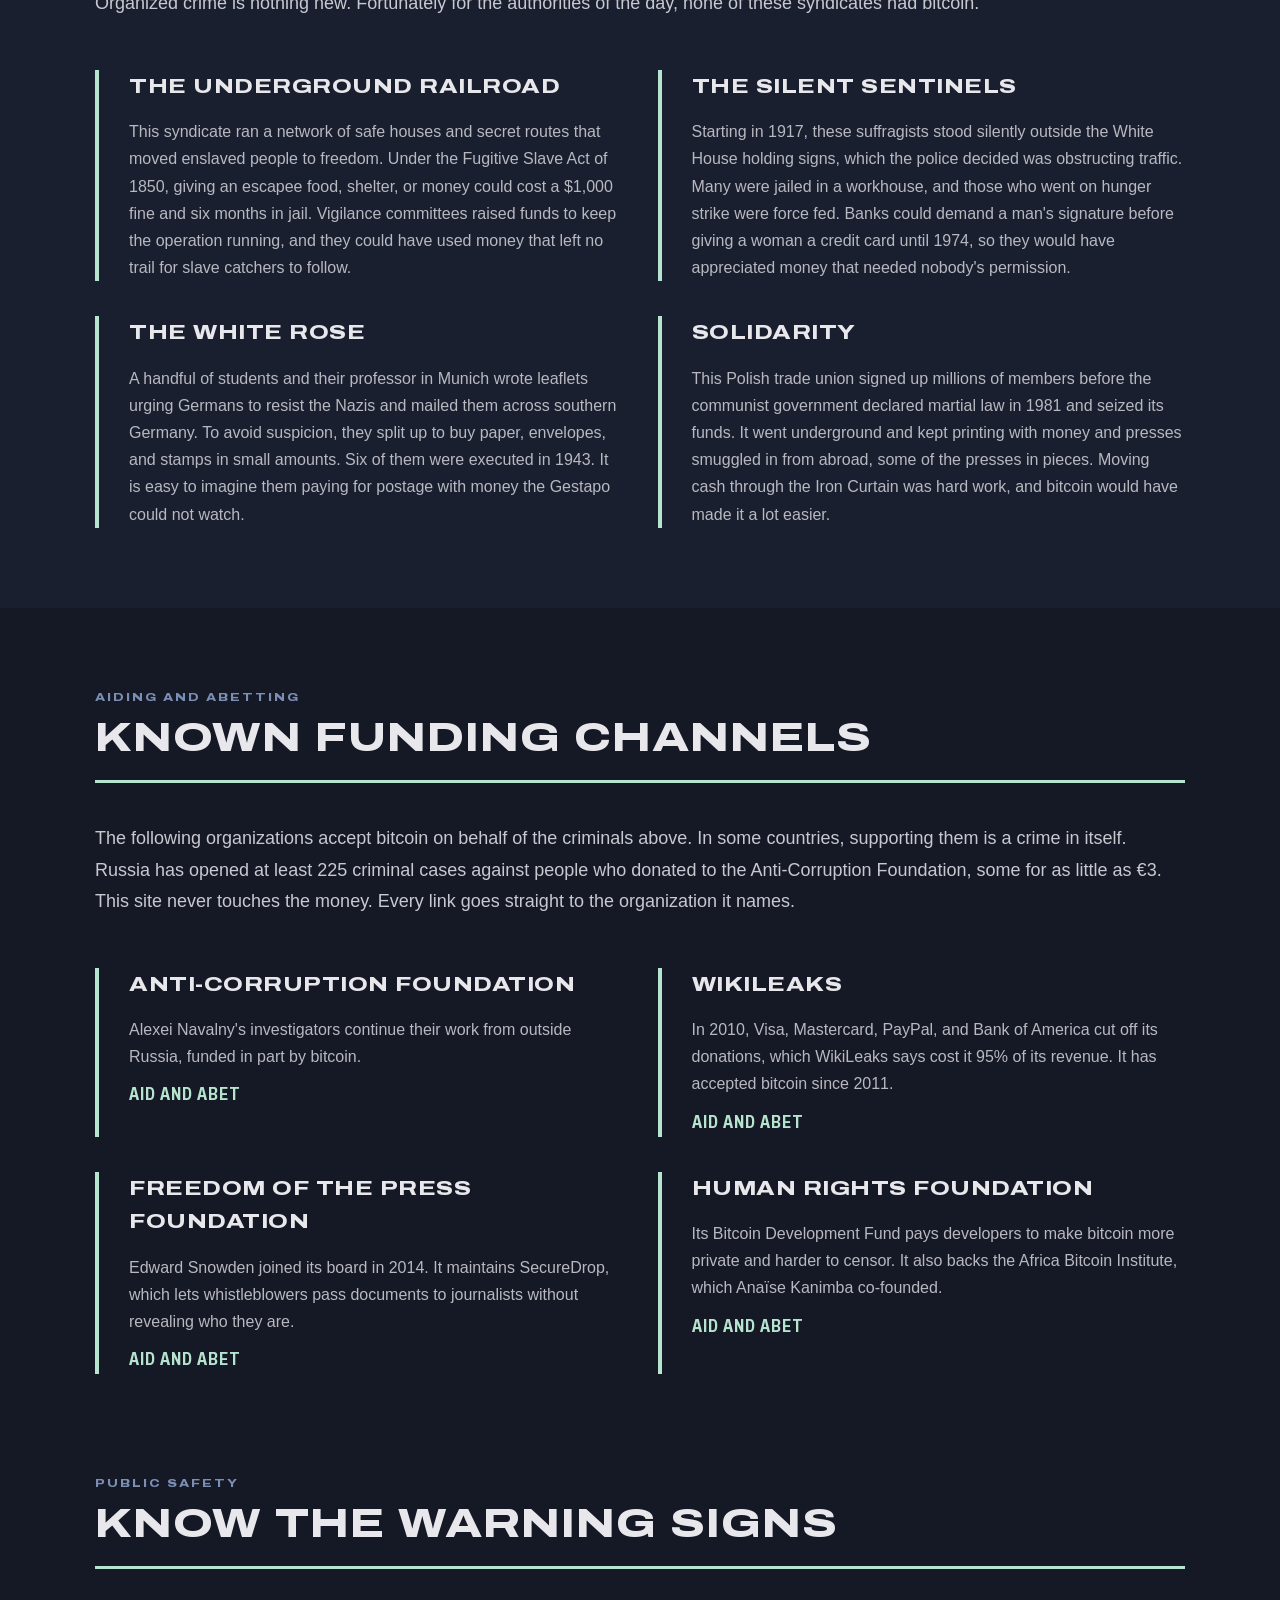
==== commit f1a615f3: "Fix typos and correct the Mandela entry Fix "out areas" and "rapsheets", and hyphenate "real-life" a" ====
--- a/index.html
+++ b/index.html
@@ -49,7 +49,7 @@
             <div class="container">
                 <h1 class="hero-title">PUBLIC WARNING</h1>
                 <hr class="hero-divider">
-                <p class="hero-text">The following case studies are real life examples of the ways criminals have used bitcoin across the globe.</p>
+                <p class="hero-text">The following case studies are real-life examples of the ways criminals have used bitcoin across the globe.</p>
                 <p class="hero-text">As a warning, you may find some of the illicit activity described below alarming.</p>
                 <p class="hero-text hero-warning">PROCEED WITH CAUTION</p>
             </div>
@@ -64,7 +64,7 @@
                 <div class="content-block">
                     <p>The Bitcoin network is the world's largest and most secure computer network. 100% of global Bitcoin node operators are unregulated. As a result, no single government, bank, or corporation can control it.</p>
                     <p>Furthermore, the network's native token, bitcoin, is entirely permissionless. It is impossible to stop criminals from using it because of the aforementioned decentralized network. While most "bitcoiners" use this native token as an alternative money, due to its limited supply and savings value, many use it for illicit purposes.</p>
-                    <p>We are hard at work highlighting high profile, international cases so the public is aware of the many ways criminals use this network.</p>
+                    <p>We are hard at work highlighting high-profile international cases so the public is aware of the many ways criminals use this network.</p>
                 </div>
             </div>
         </section>
@@ -526,7 +526,7 @@
                     <span class="section-tag">RESISTANCE MONEY</span>
                     <h2 class="section-title">Historical Figures</h2>
                 </div>
-                <p class="section-intro">The following is a list of criminals, some with HUGE rapsheets, that likely would have used bitcoin to avoid the financial system of their day.</p>
+                <p class="section-intro">The following is a list of criminals, some with HUGE rap sheets, that likely would have used bitcoin to avoid the financial system of their day.</p>
                 <div class="history-grid">
                     <article class="history-item">
                         <h3>Martin Luther King Jr.</h3>
@@ -534,7 +534,7 @@
                     </article>
                     <article class="history-item">
                         <h3>Nelson Mandela</h3>
-                        <p>Mandela spent years in jail for opposing segregation. The townships that he was advocating for are now among the largest adopters of bitcoin as a payment method in the whole world.</p>
+                        <p>Mandela spent 27 years in prison for opposing apartheid. In a township near Mossel Bay, surf coaches now take their wages in bitcoin and corner shops accept it as payment.</p>
                     </article>
                     <article class="history-item">
                         <h3>Aung San Suu Kyi</h3>
@@ -542,7 +542,7 @@
                     </article>
                     <article class="history-item">
                         <h3>Oskar Schindler</h3>
-                        <p>Oskar Schindler illegally smuggled many people out areas where they would have been sent to Nazi death camps. Had bitcoin been around, he clearly would have illegally helped them preserve their life savings as well, like many of the contemporary criminals listed on this site do.</p>
+                        <p>Oskar Schindler illegally smuggled many people out of areas where they would have been sent to Nazi death camps. Had bitcoin been around, he clearly would have illegally helped them preserve their life savings as well, like many of the contemporary criminals listed on this site do.</p>
                     </article>
                     <article class="history-item">
                         <h3>Harriet Tubman</h3>
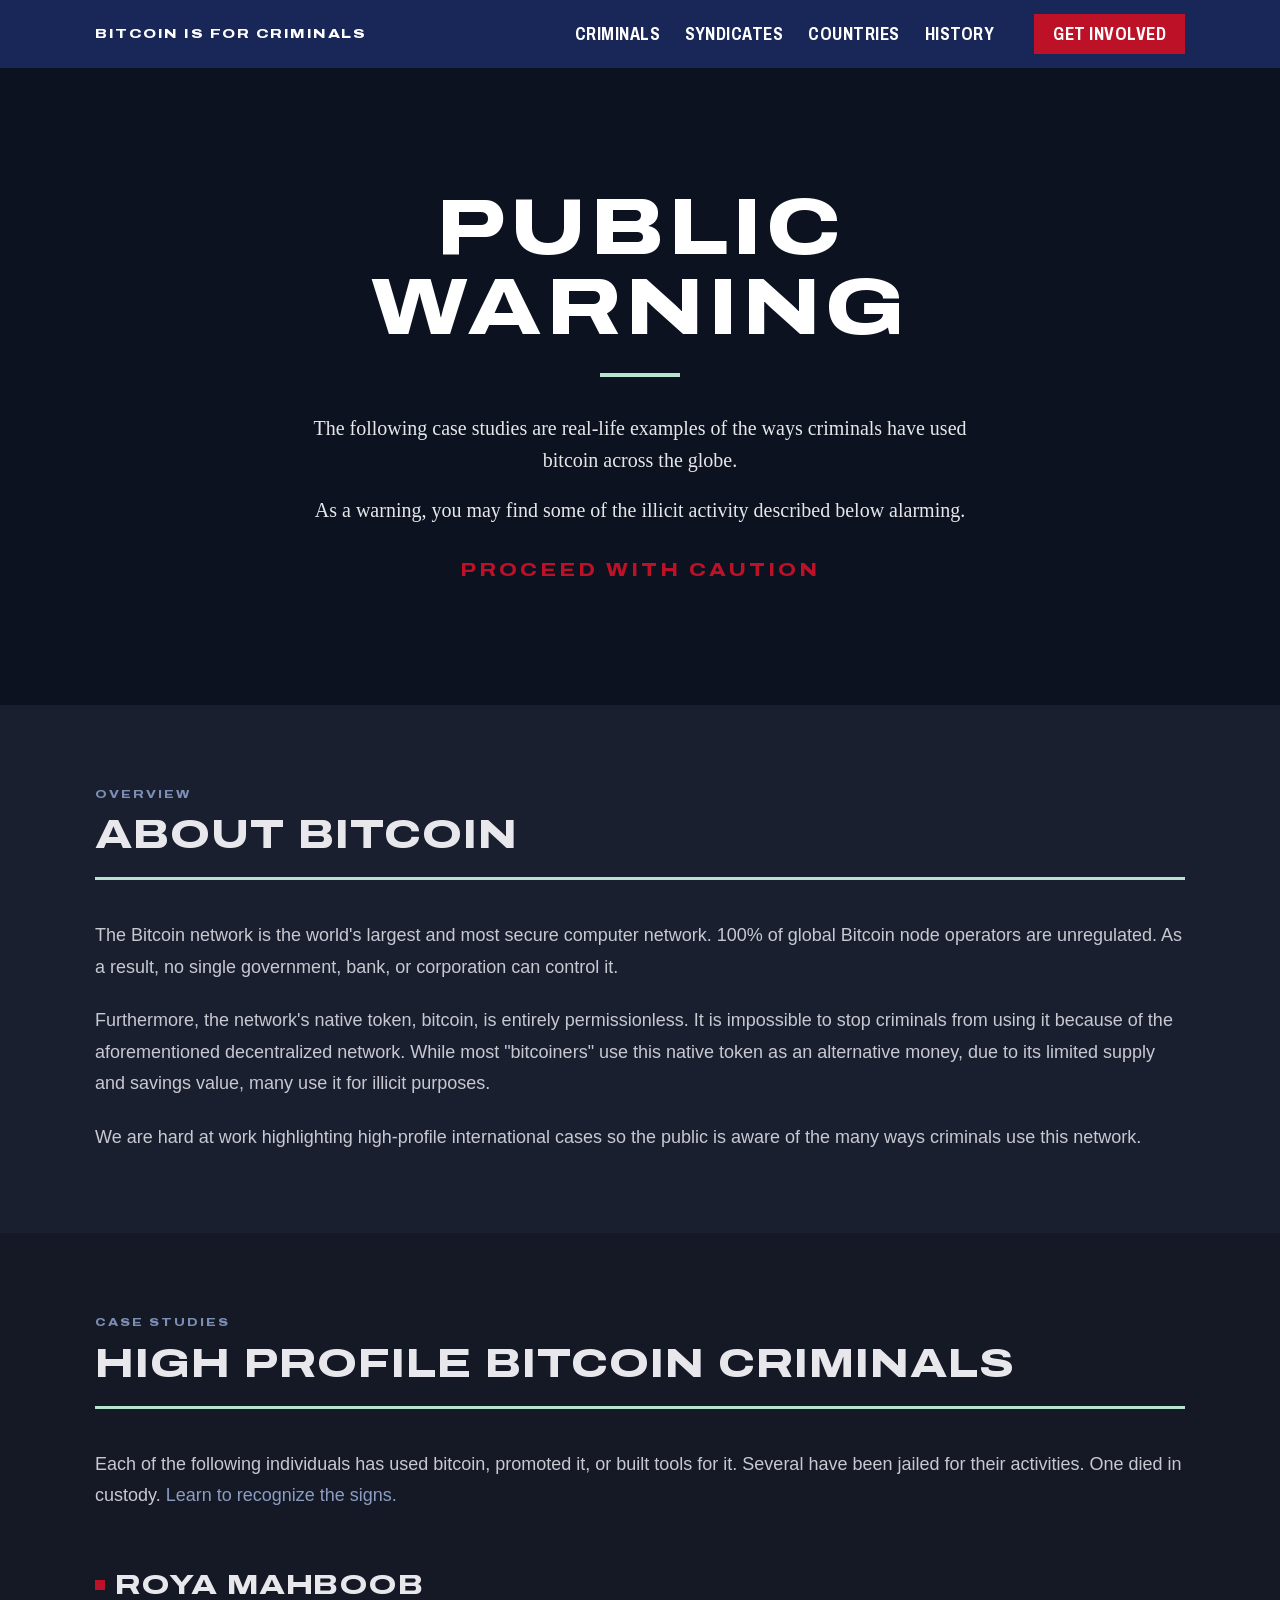
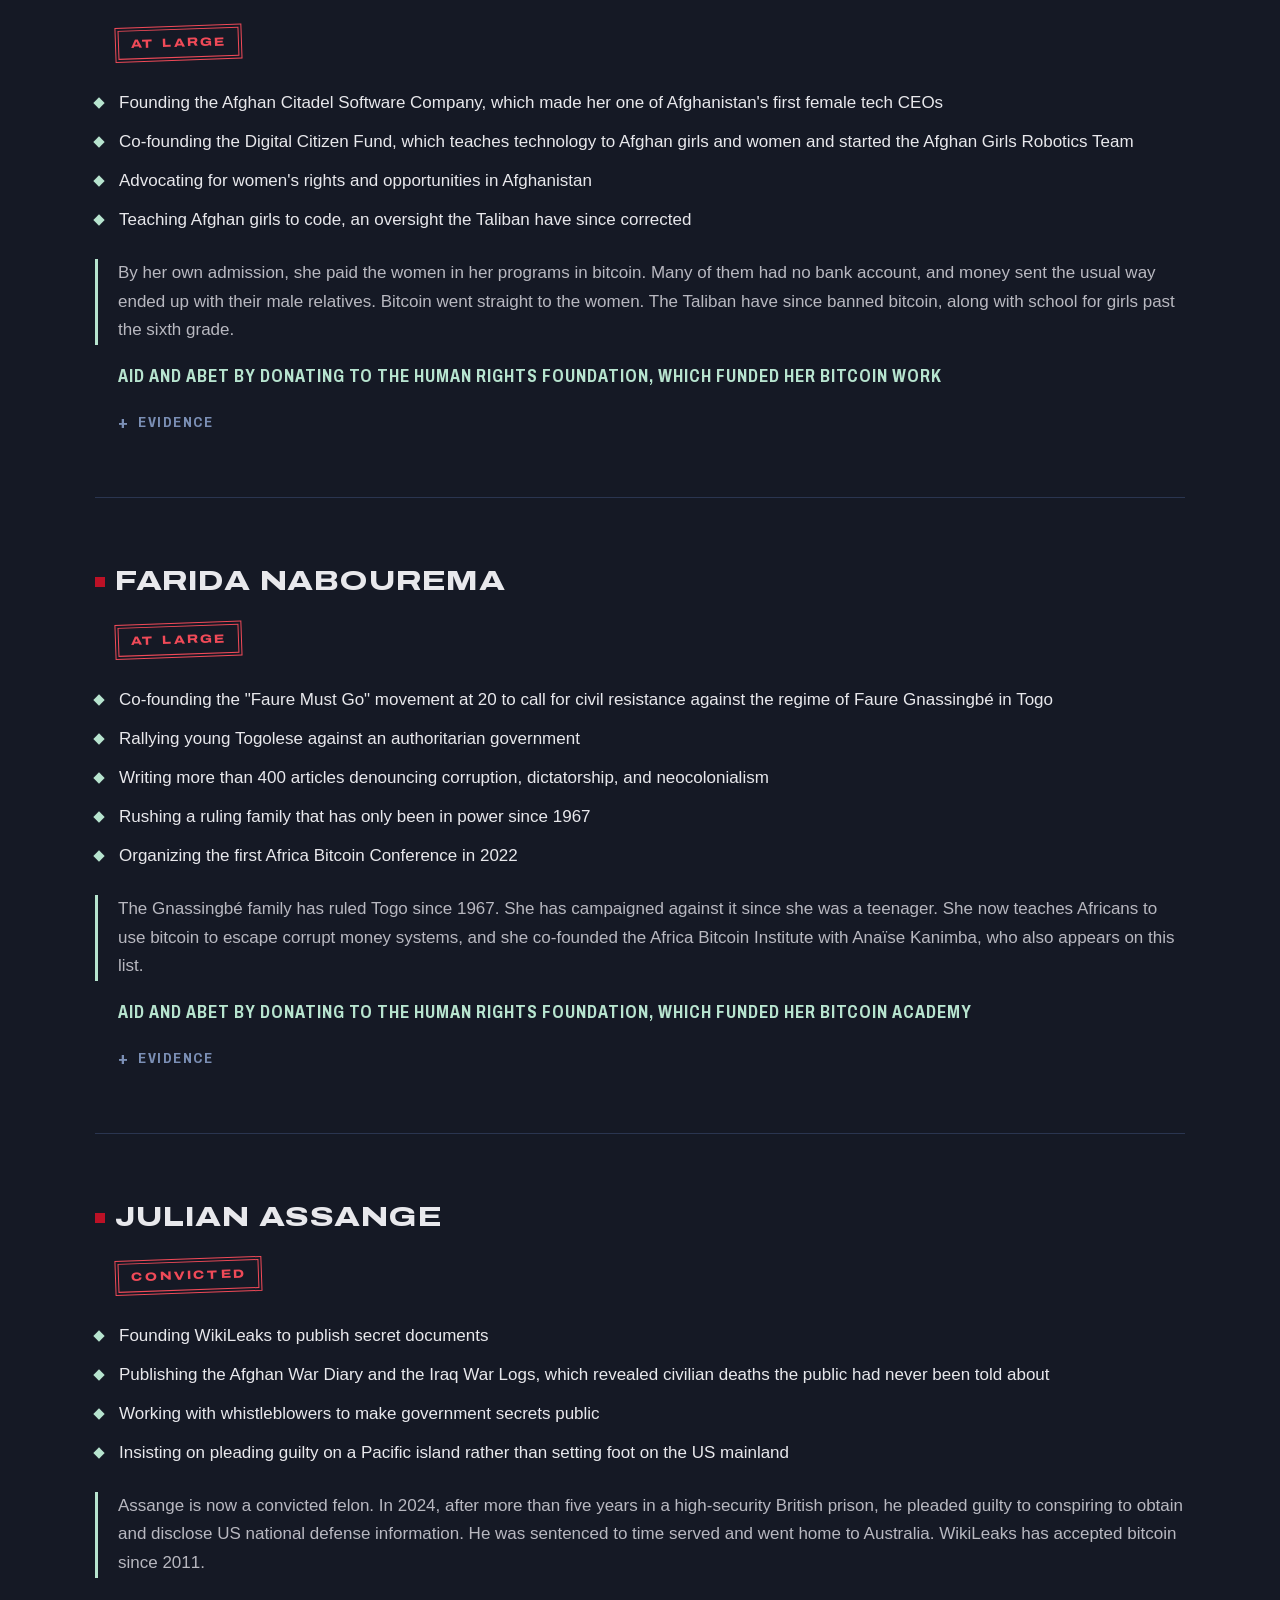
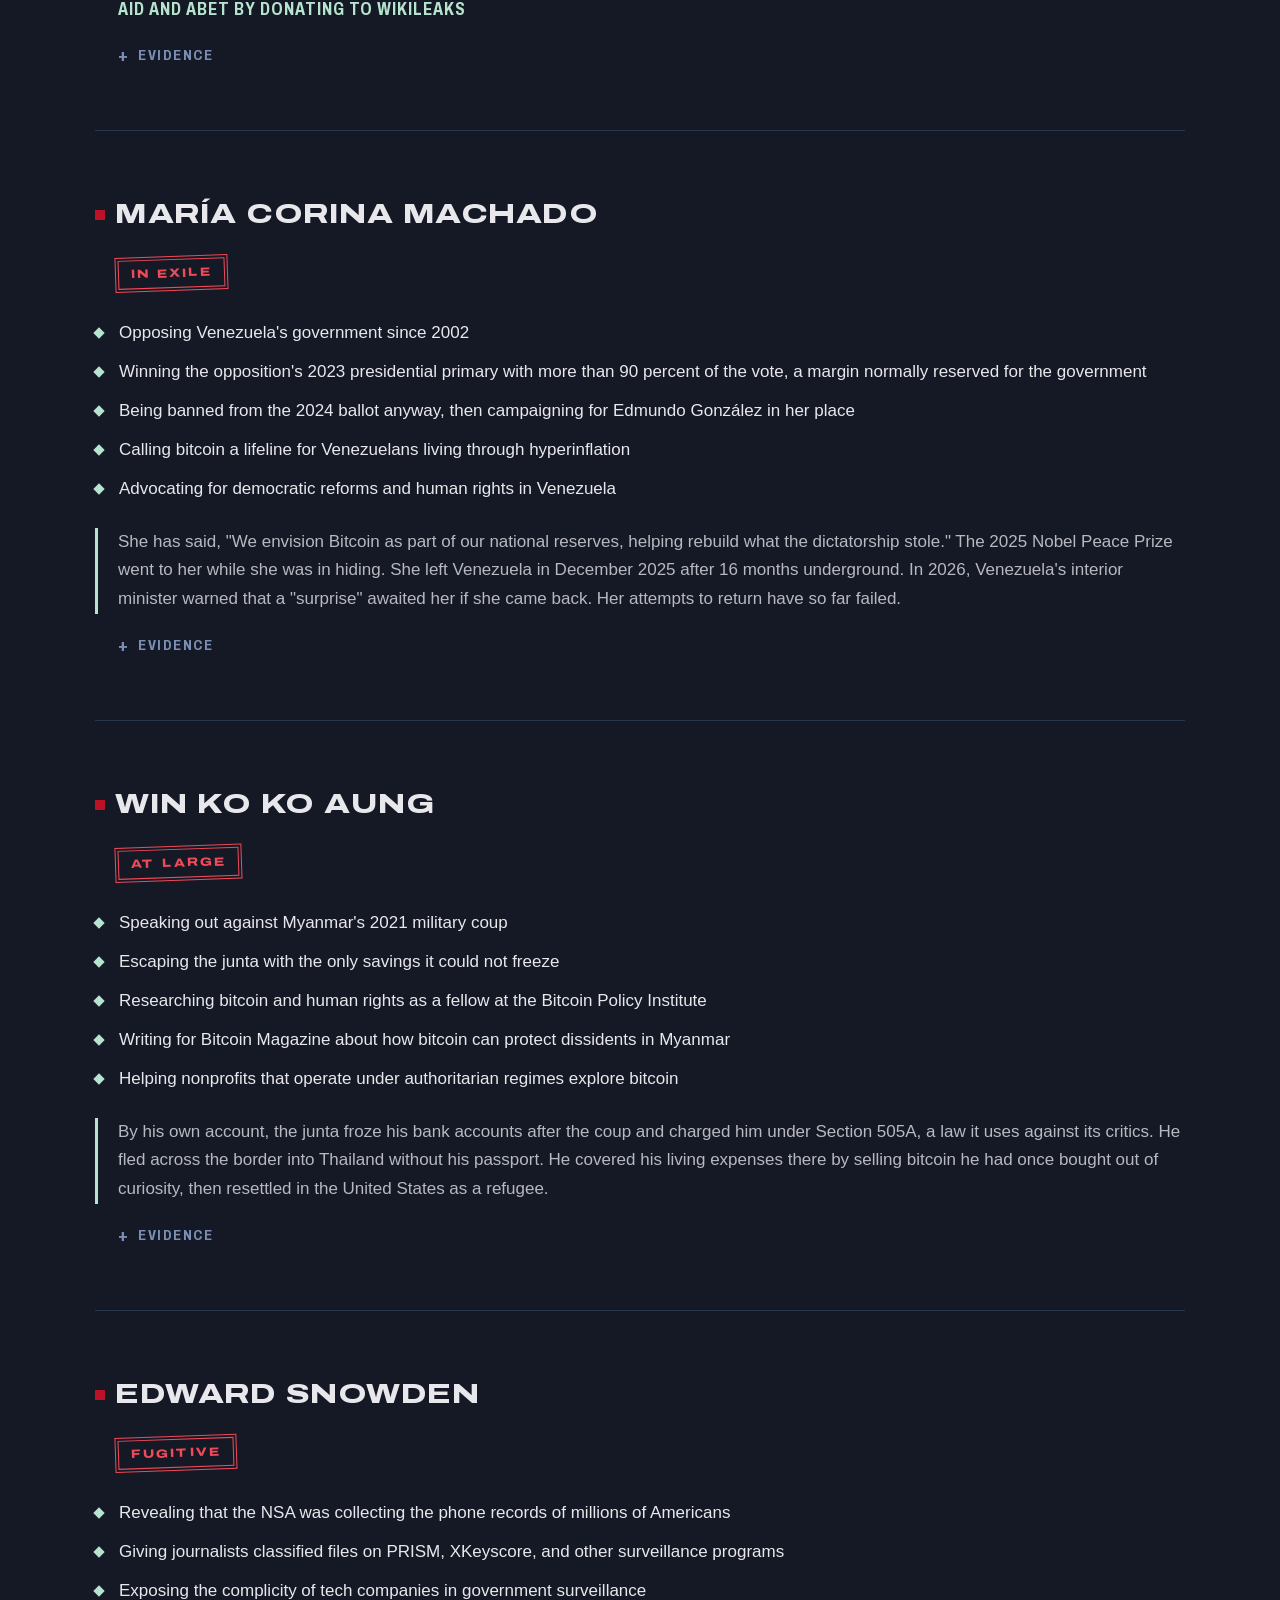
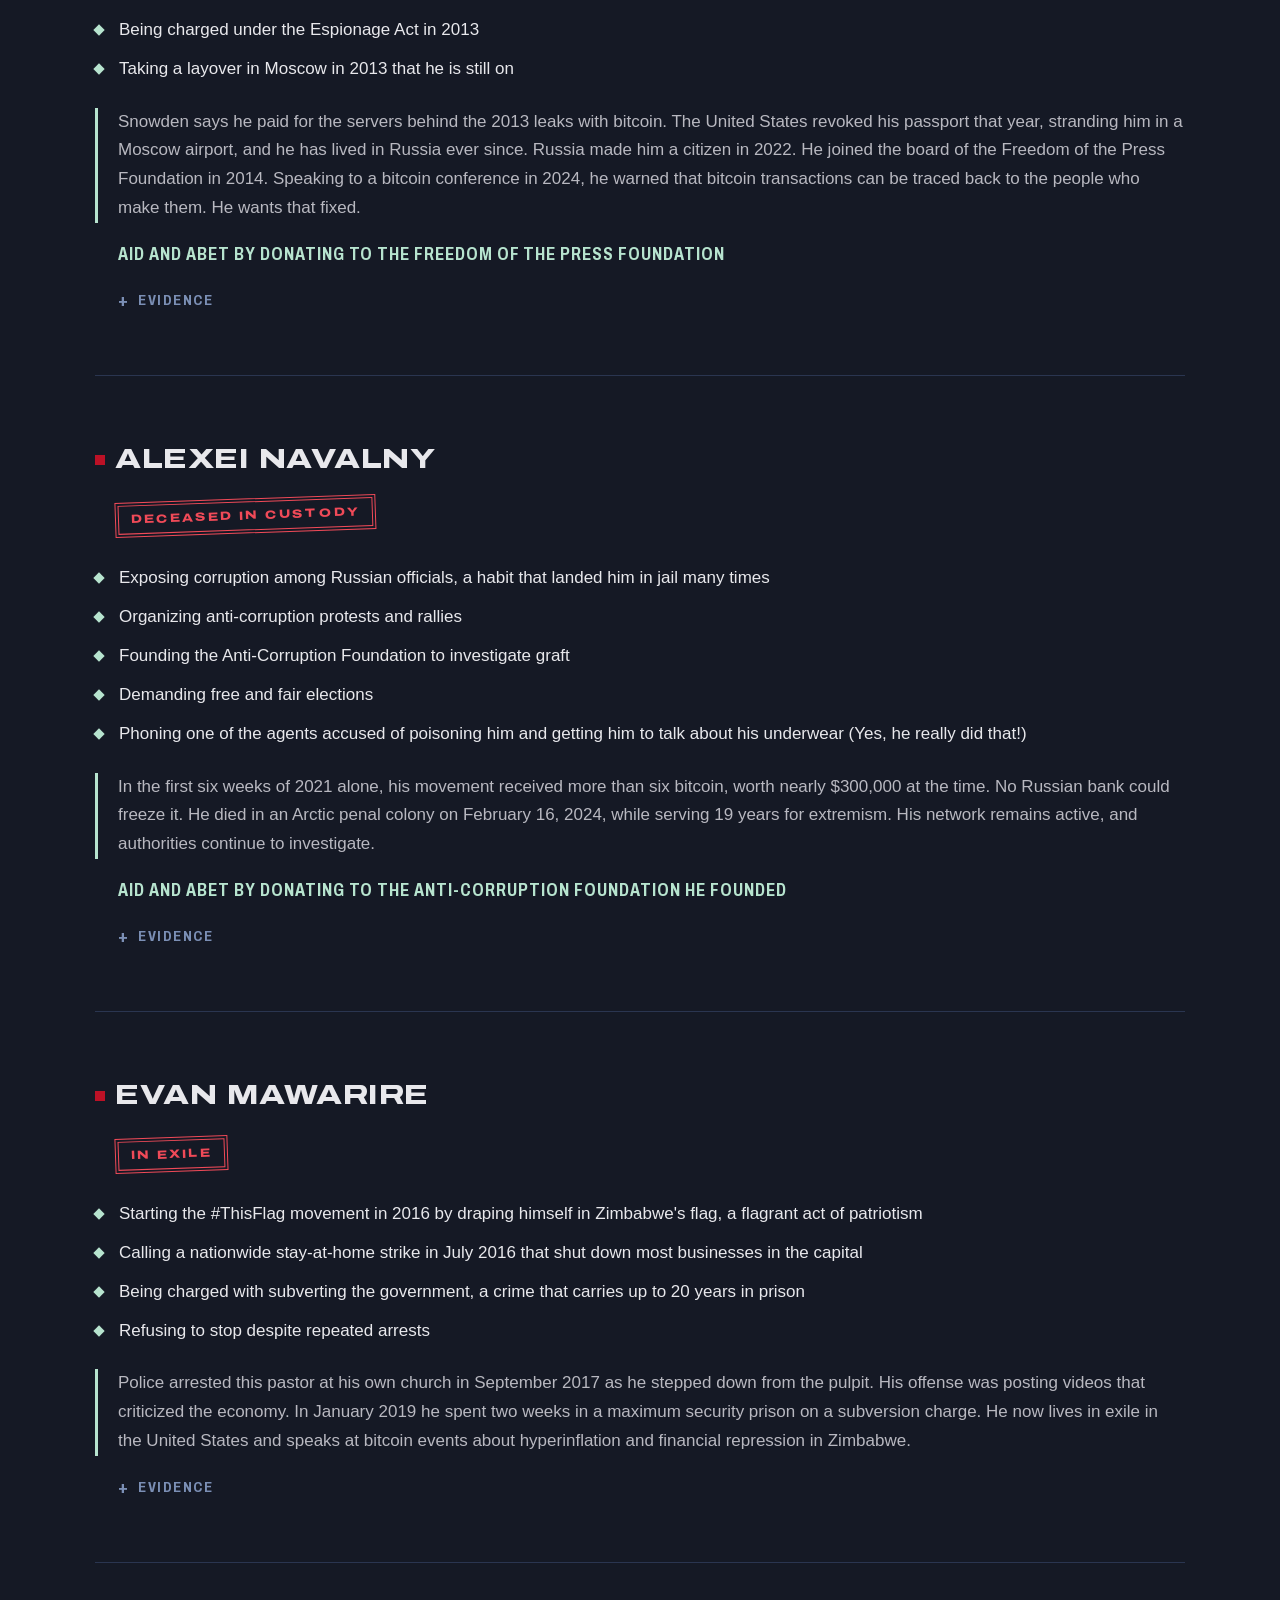
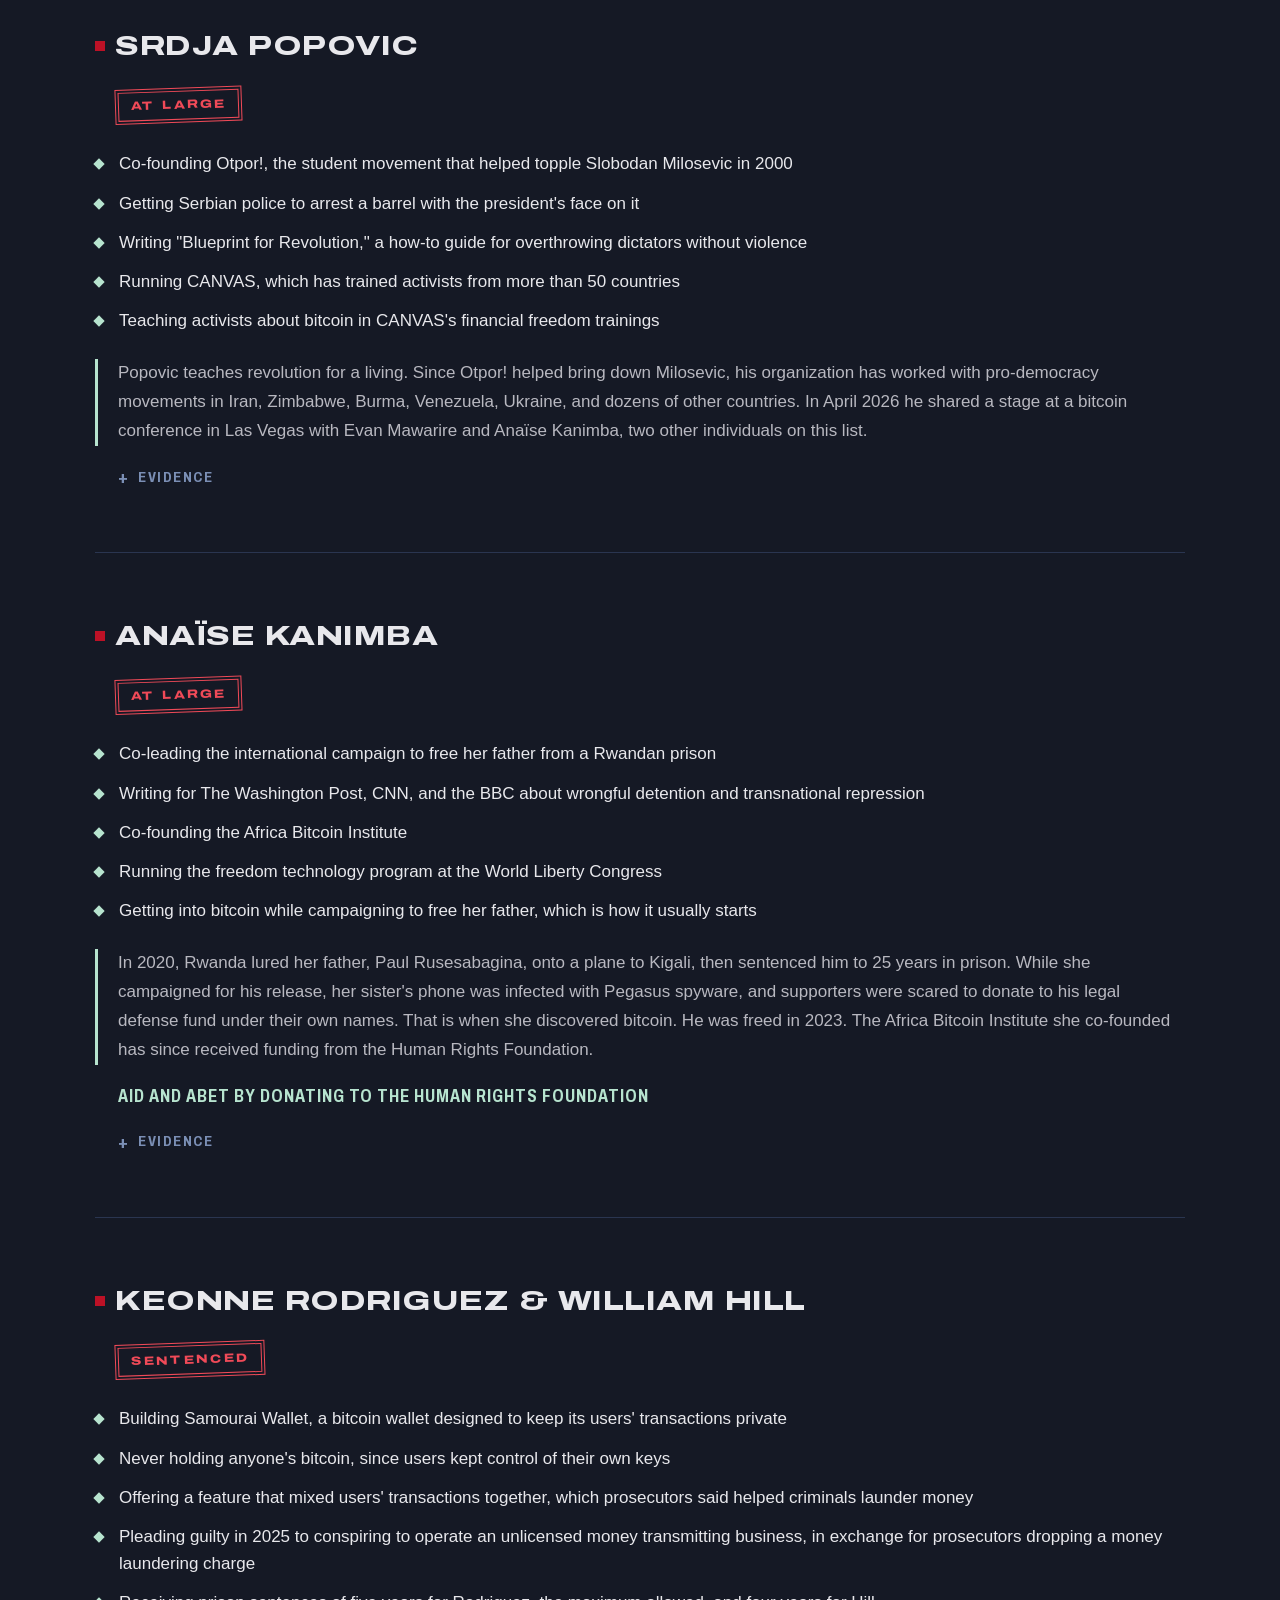
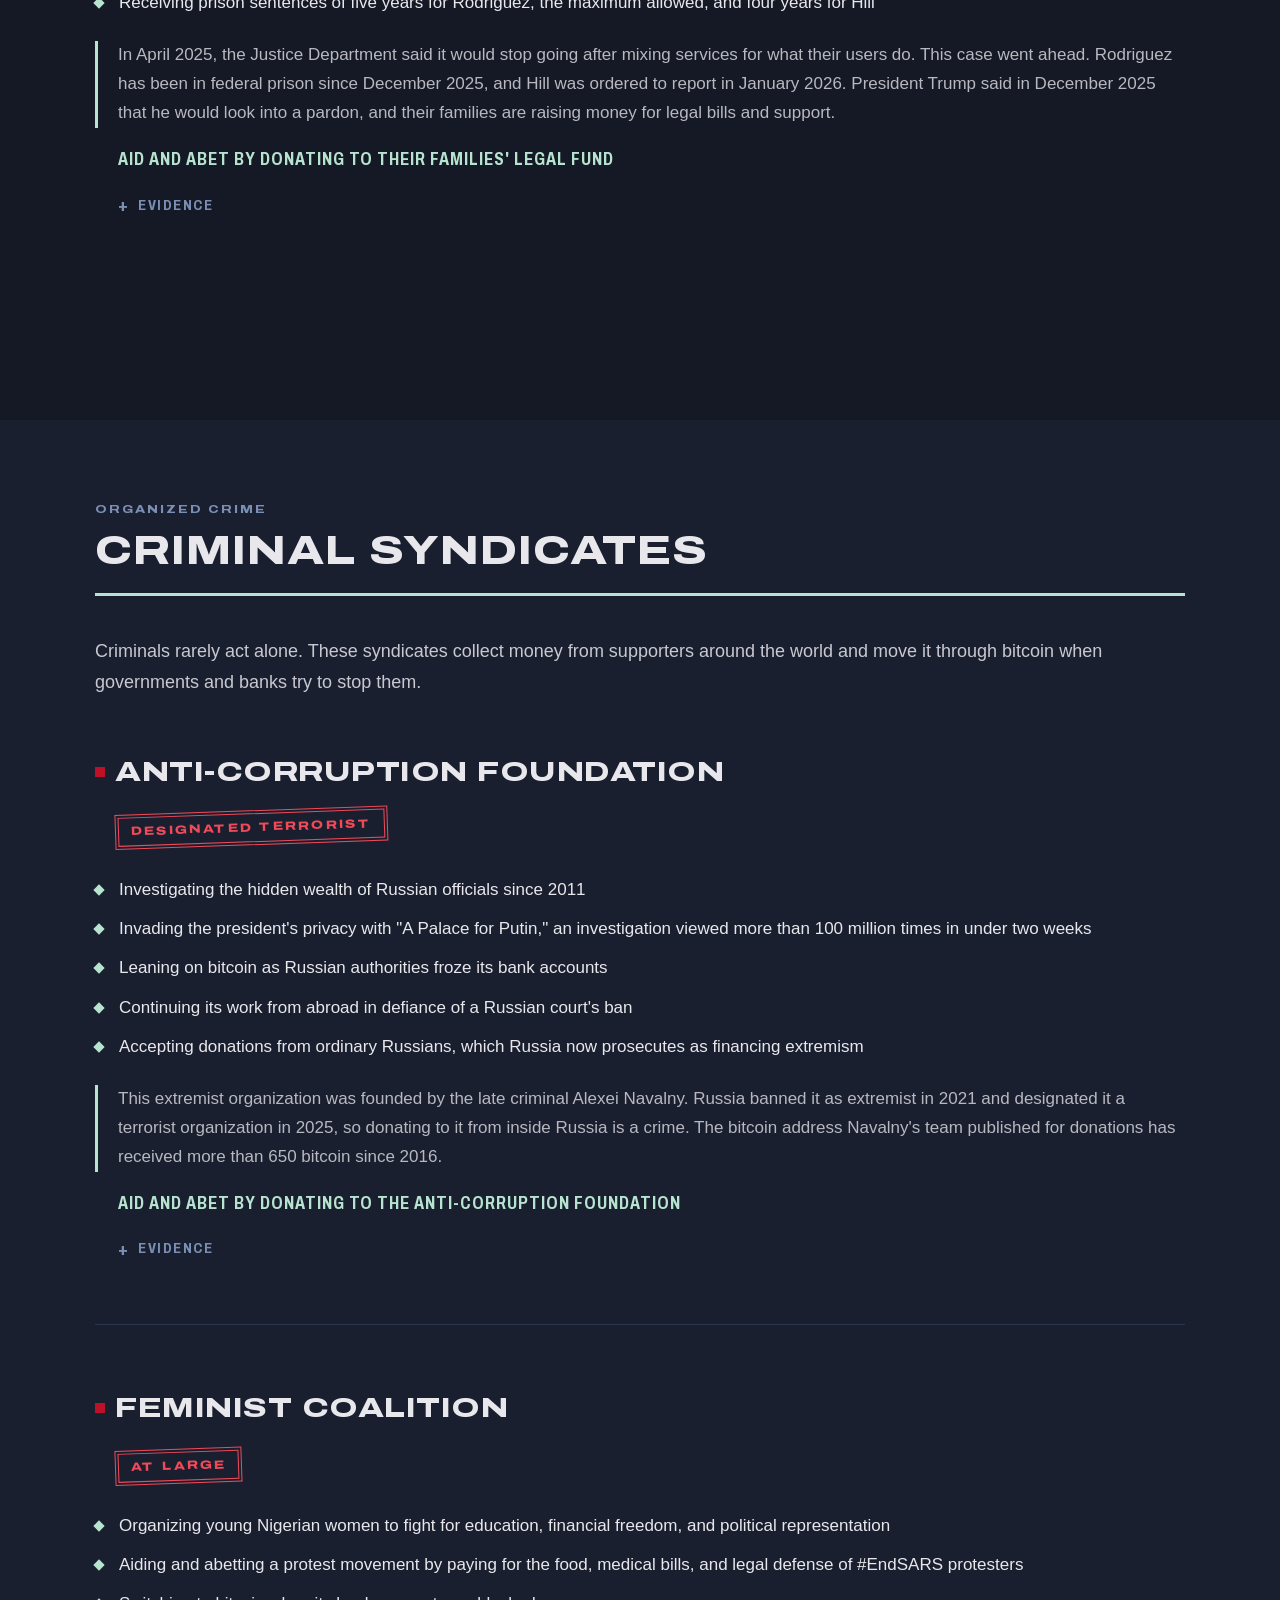
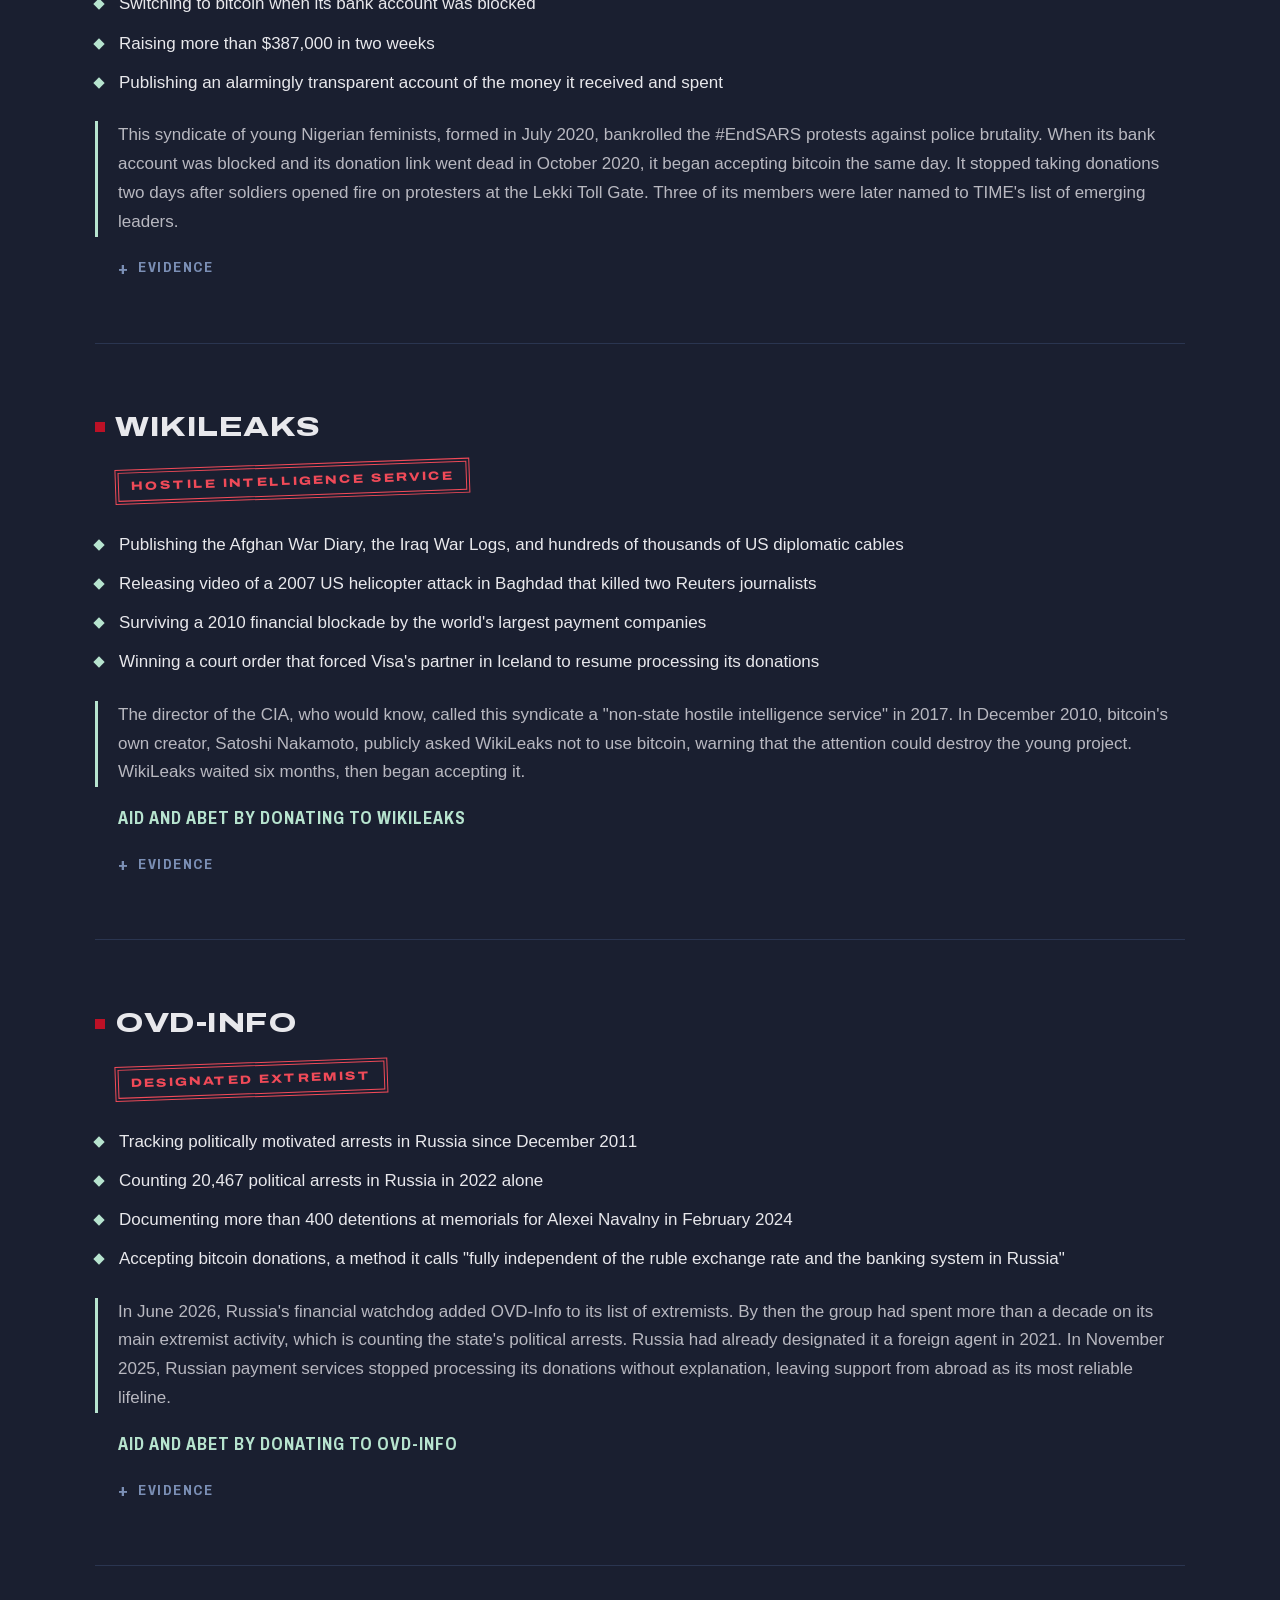
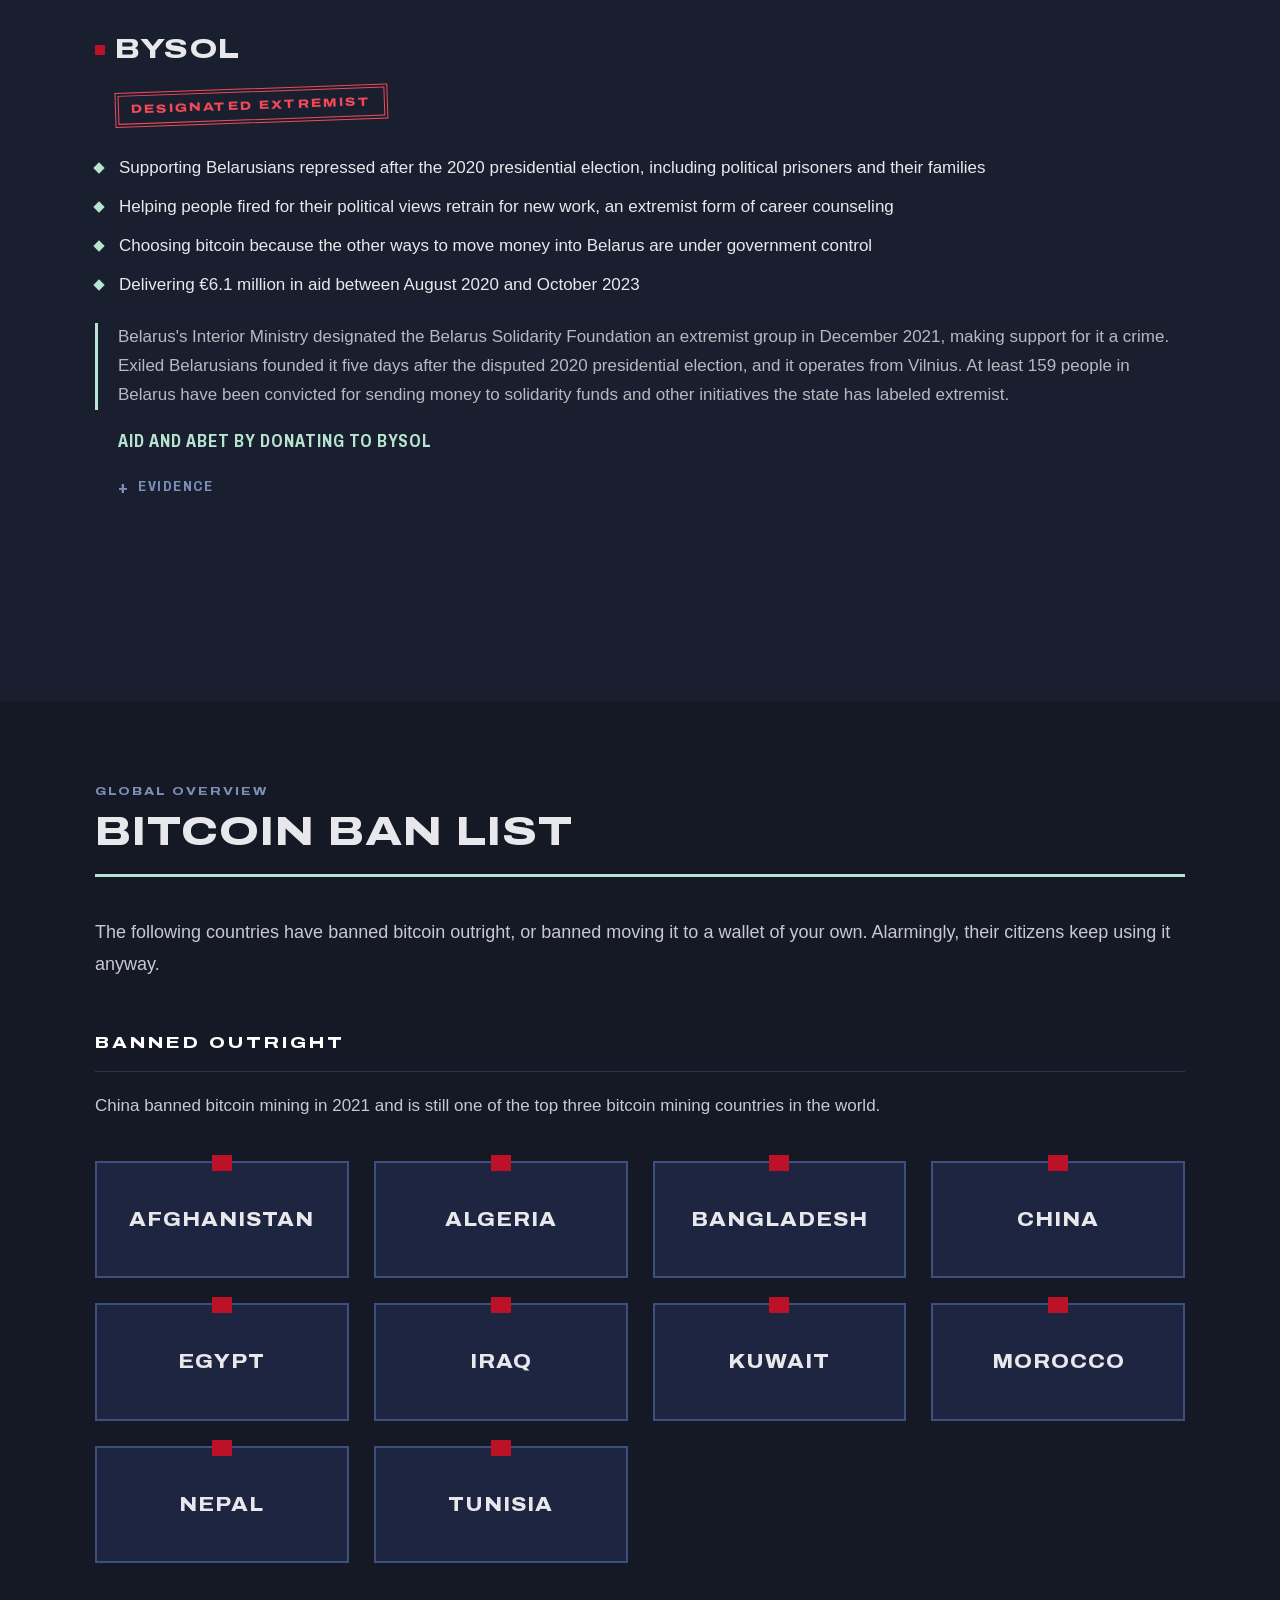
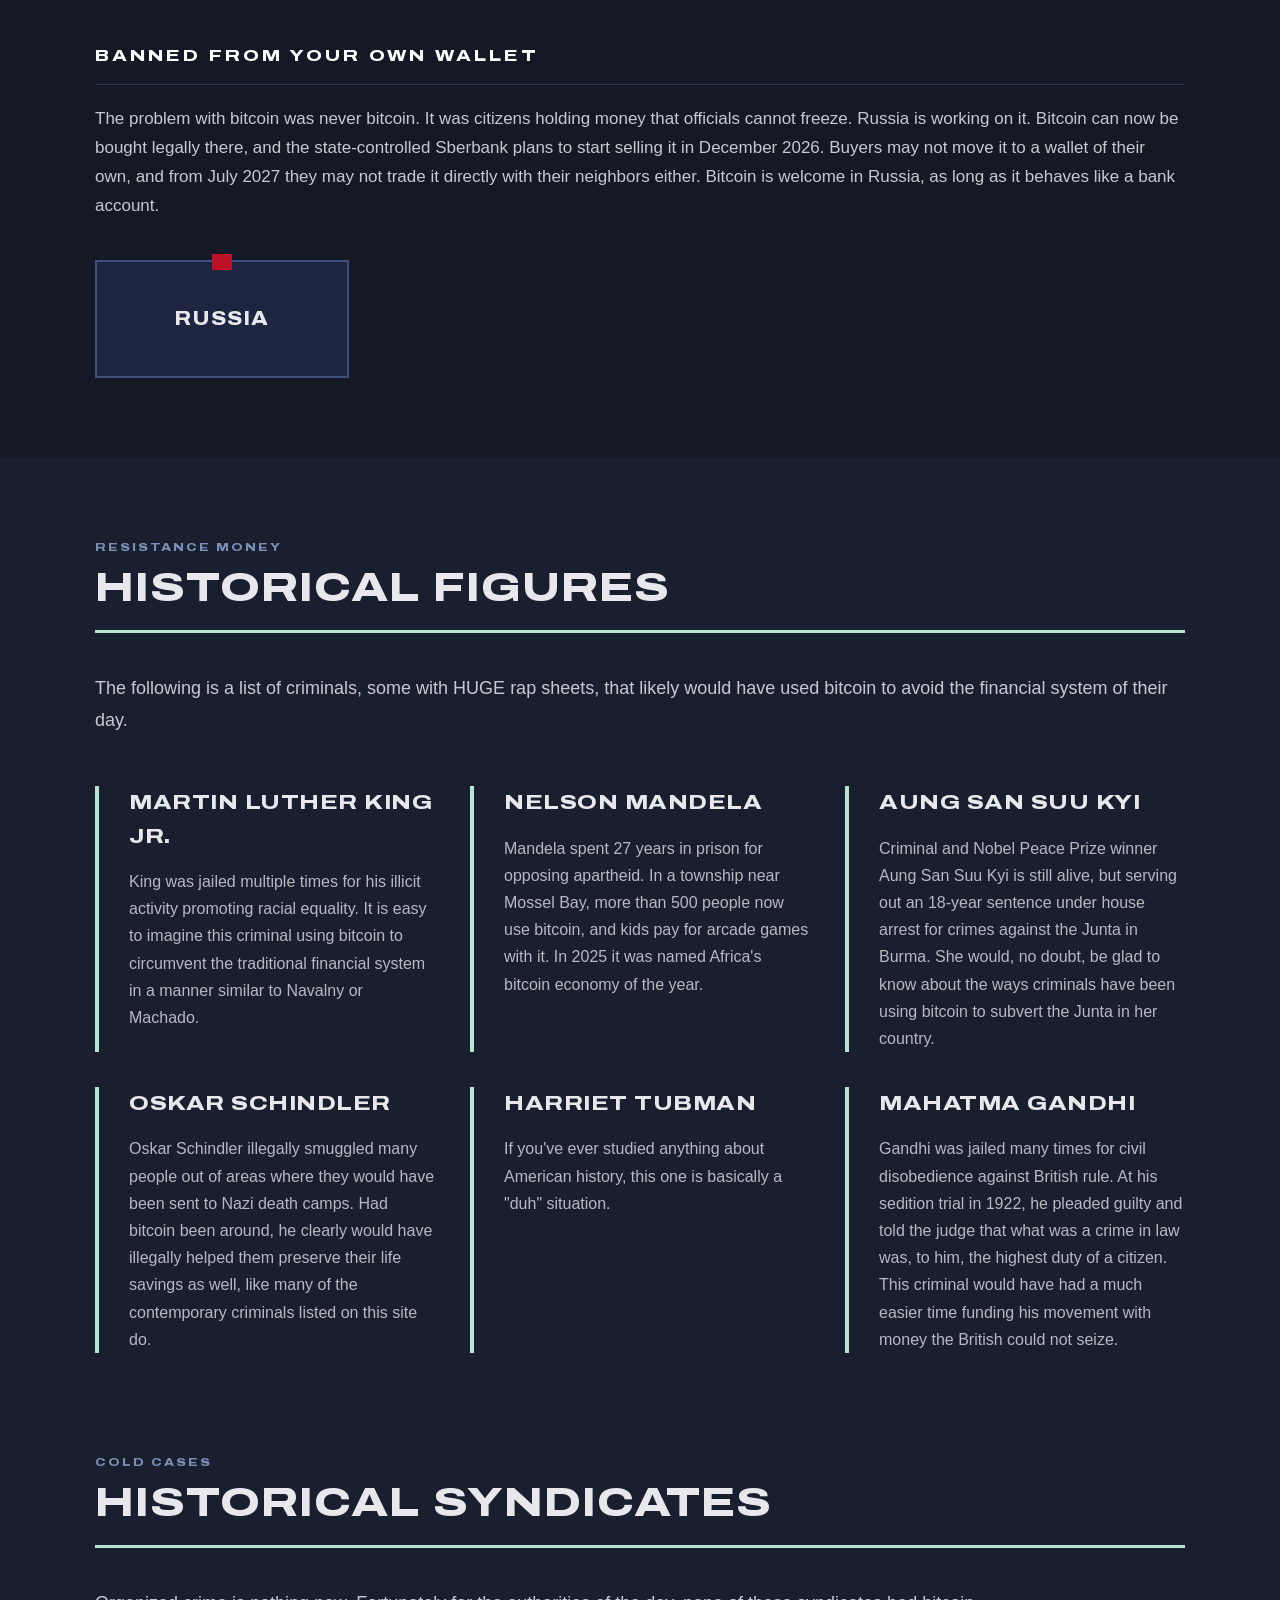
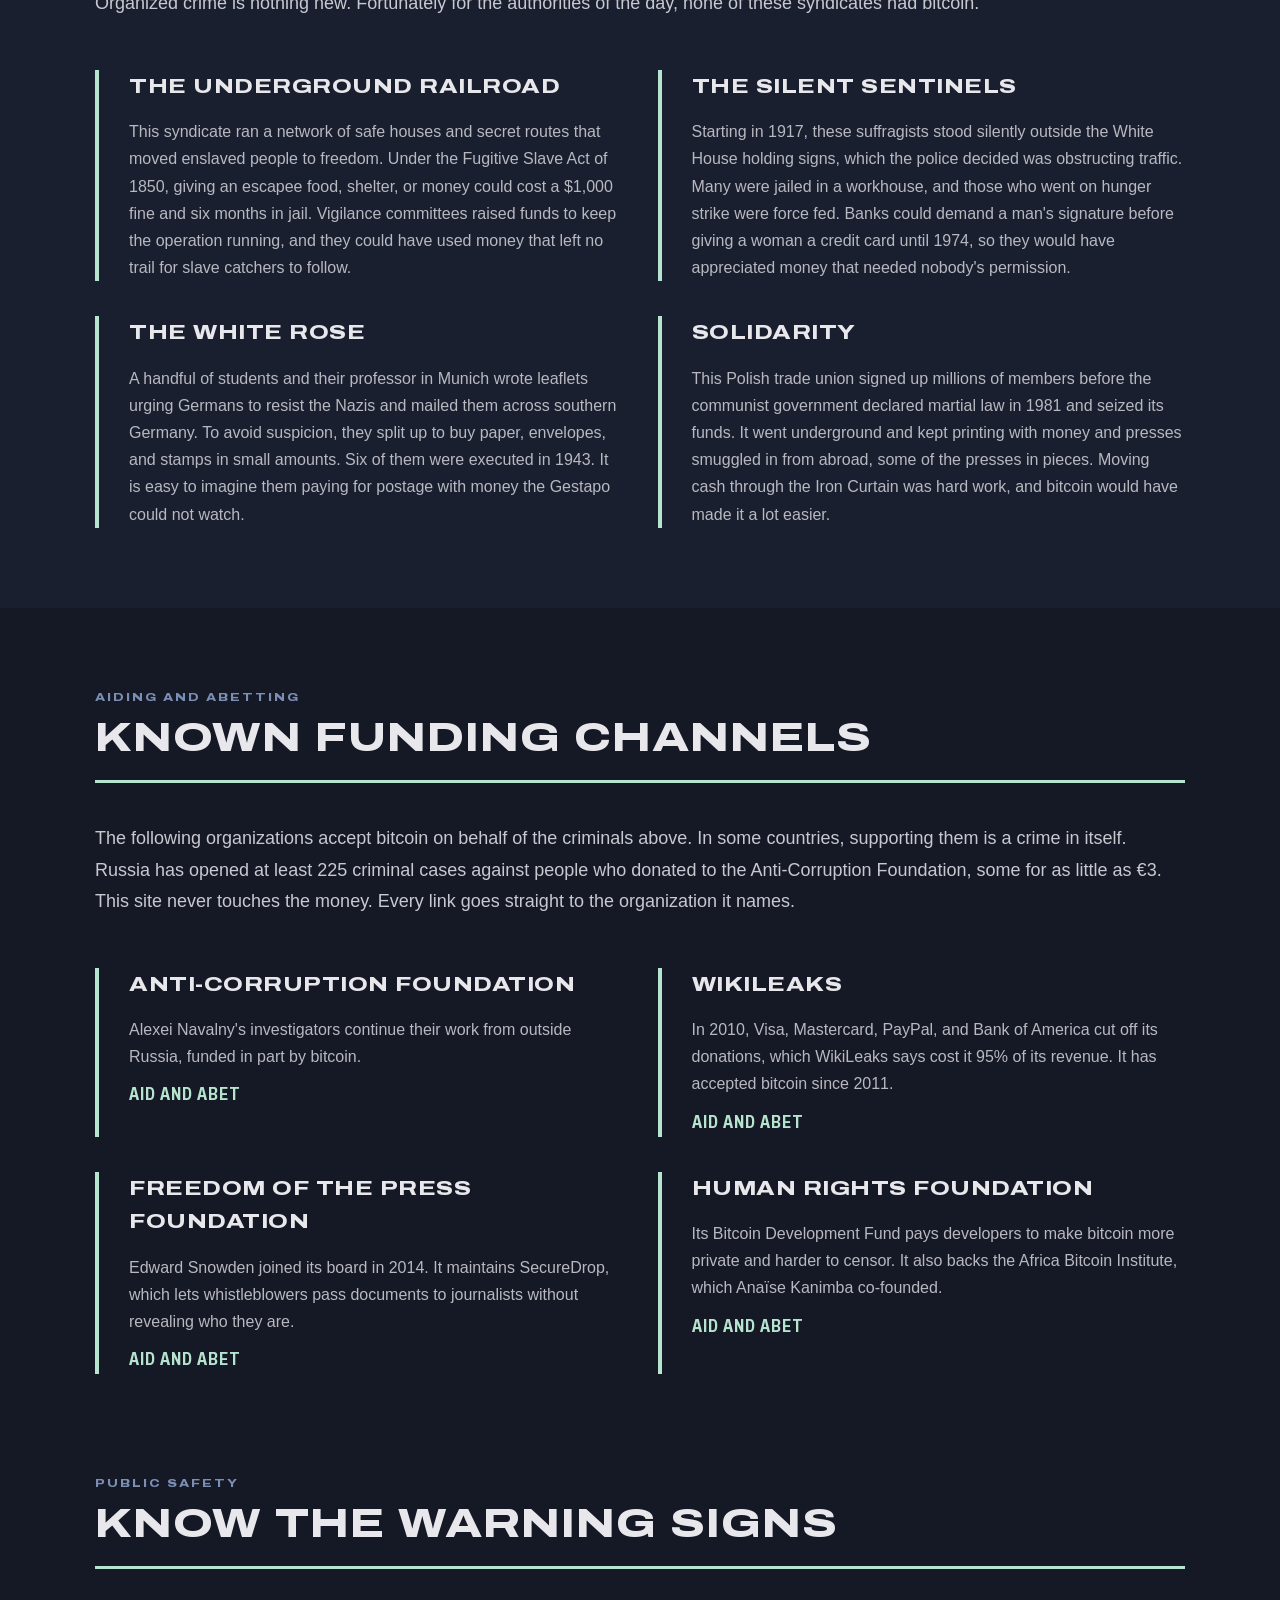
==== commit 79f8a449: "Bring the Mandela entry up to date on Bitcoin Ekasi More than 500 people in the Mossel Bay township " ====
--- a/index.html
+++ b/index.html
@@ -534,7 +534,7 @@
                     </article>
                     <article class="history-item">
                         <h3>Nelson Mandela</h3>
-                        <p>Mandela spent 27 years in prison for opposing apartheid. In a township near Mossel Bay, surf coaches now take their wages in bitcoin and corner shops accept it as payment.</p>
+                        <p>Mandela spent 27 years in prison for opposing apartheid. In a township near Mossel Bay, more than 500 people now use bitcoin, and kids pay for arcade games with it. In 2025 it was named Africa's bitcoin economy of the year.</p>
                     </article>
                     <article class="history-item">
                         <h3>Aung San Suu Kyi</h3>
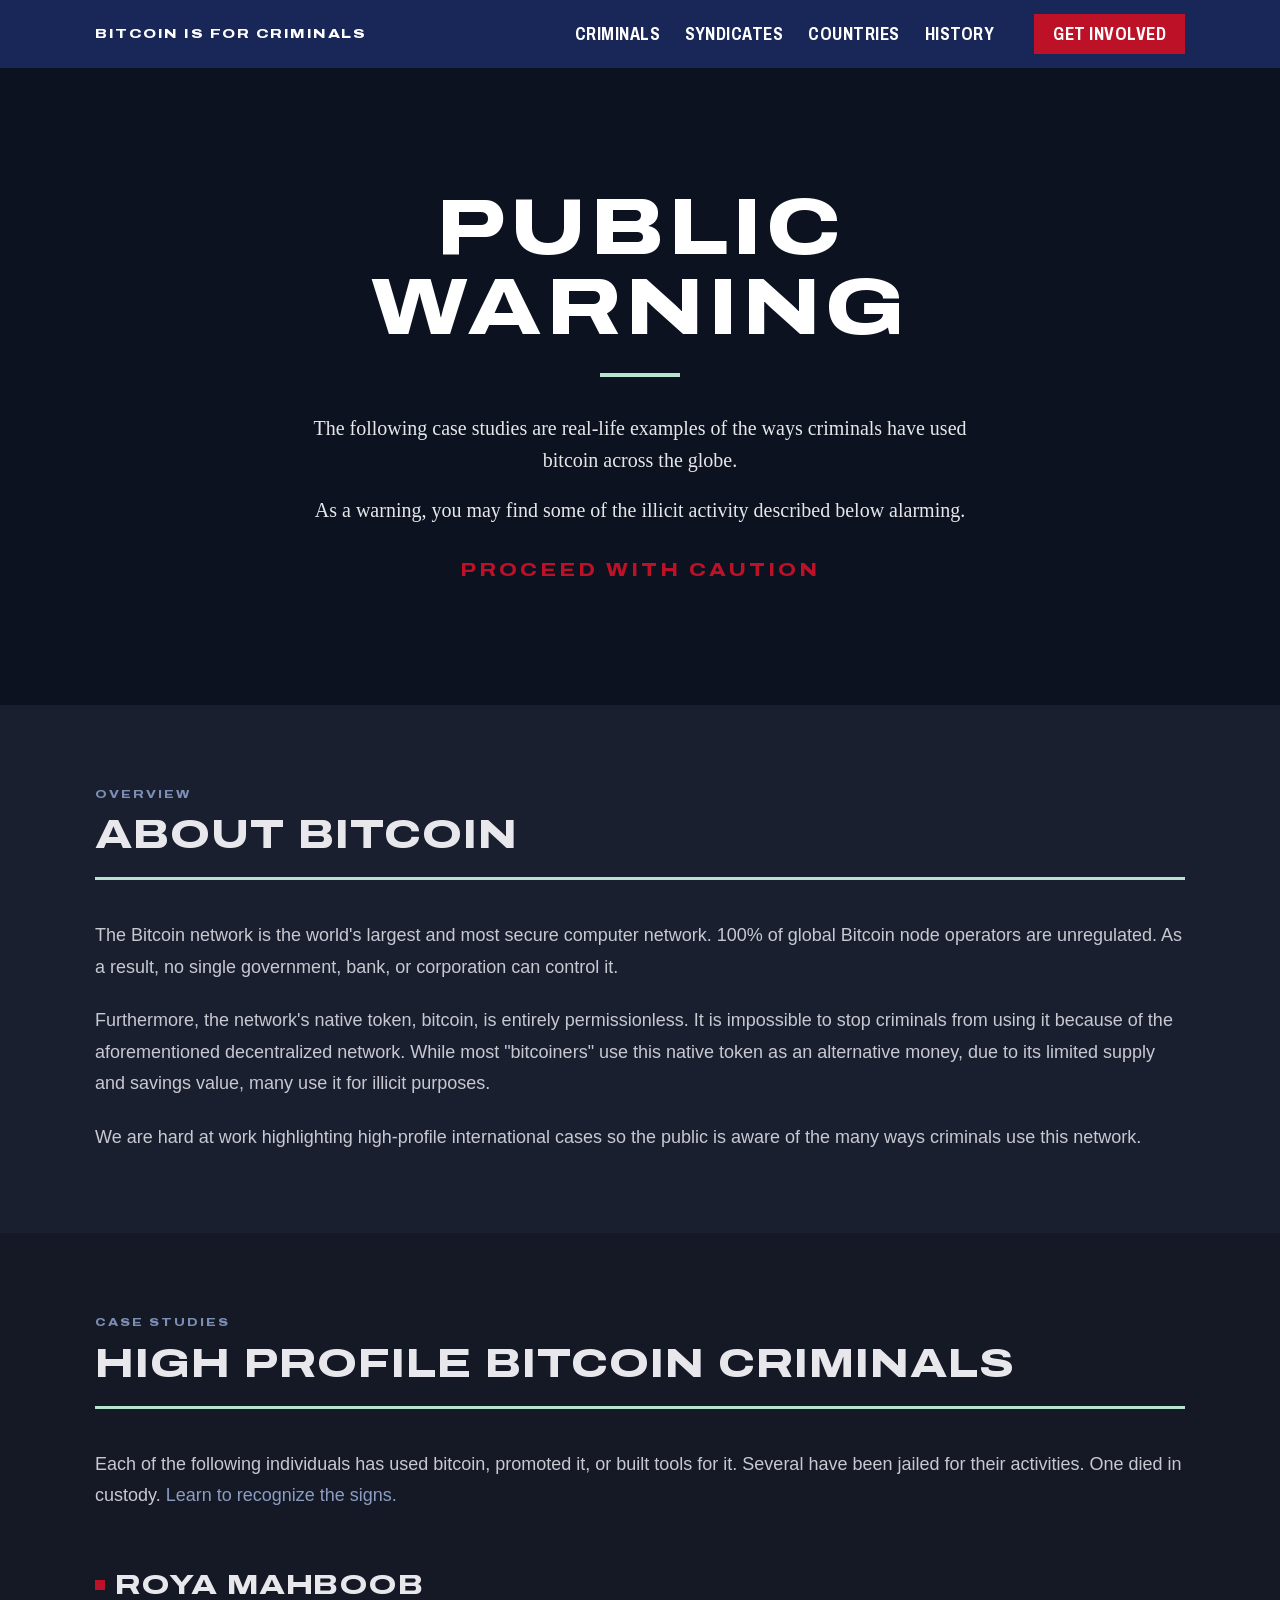
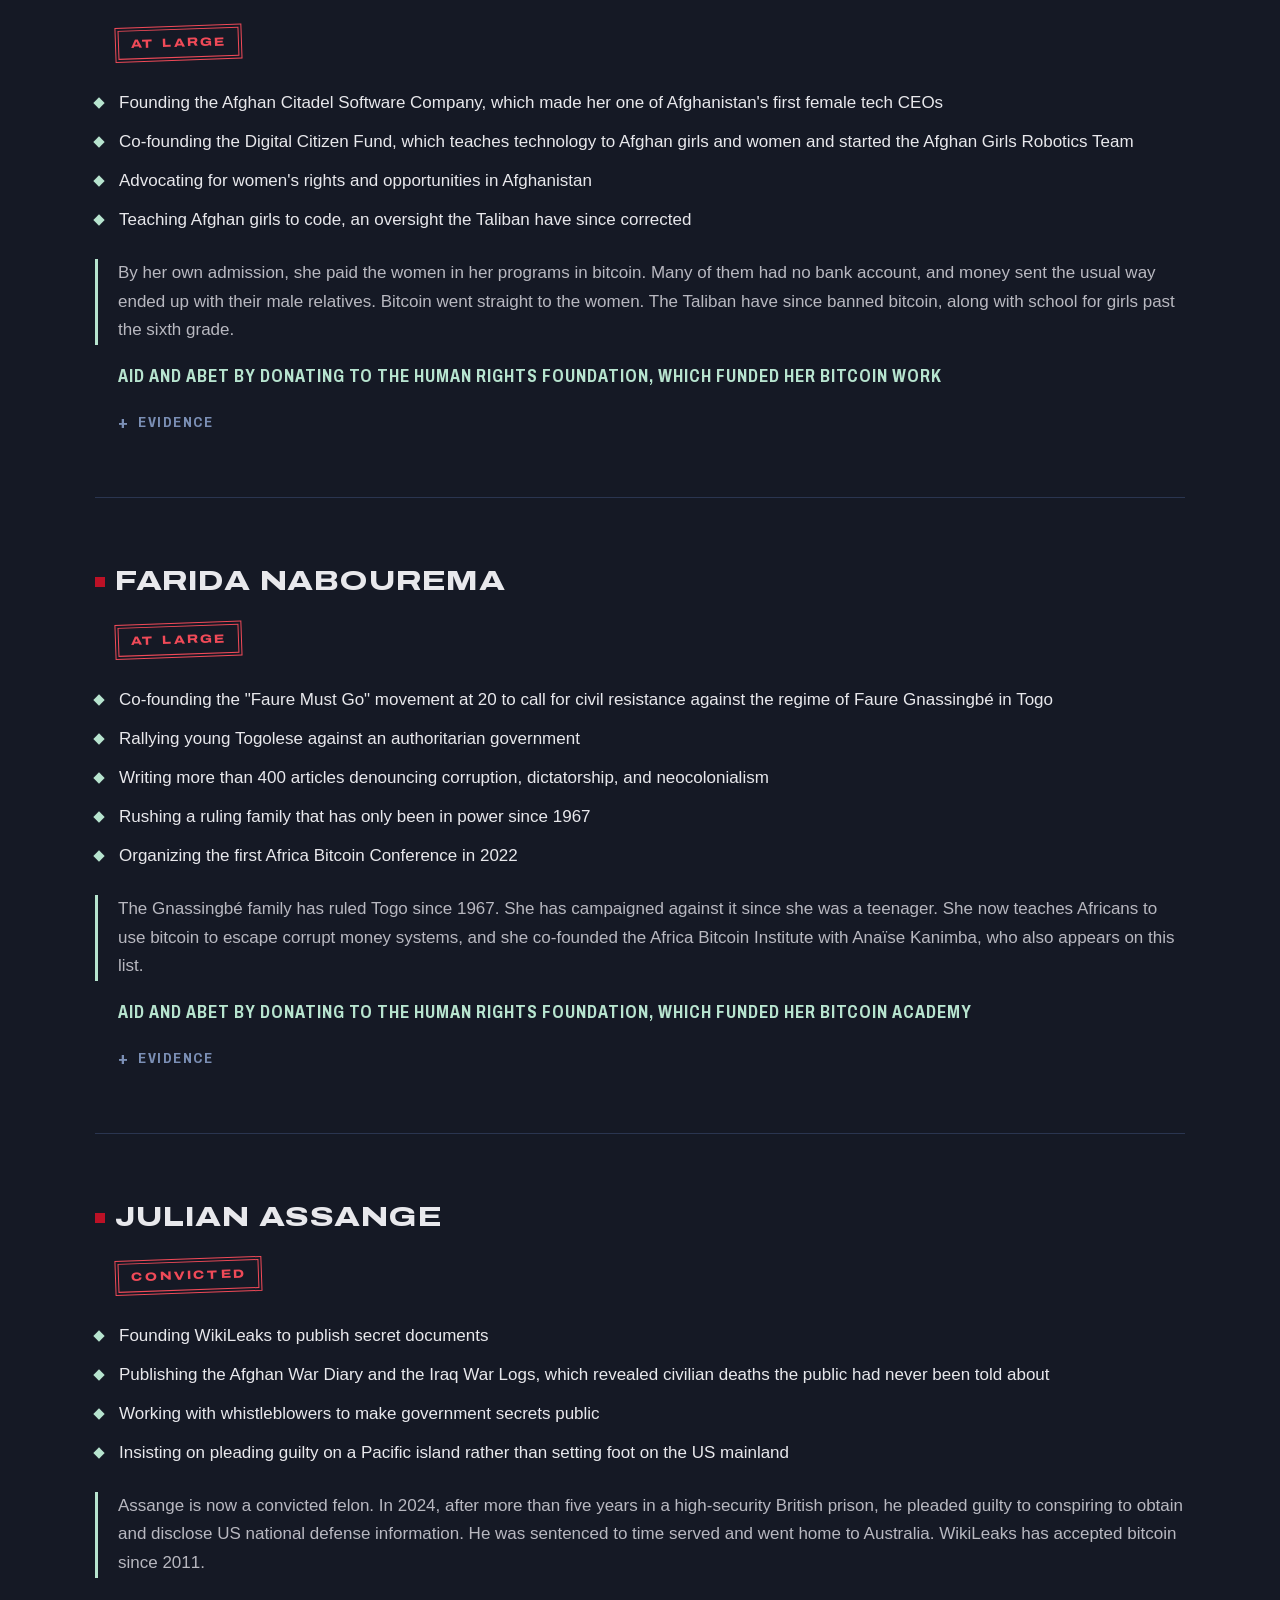
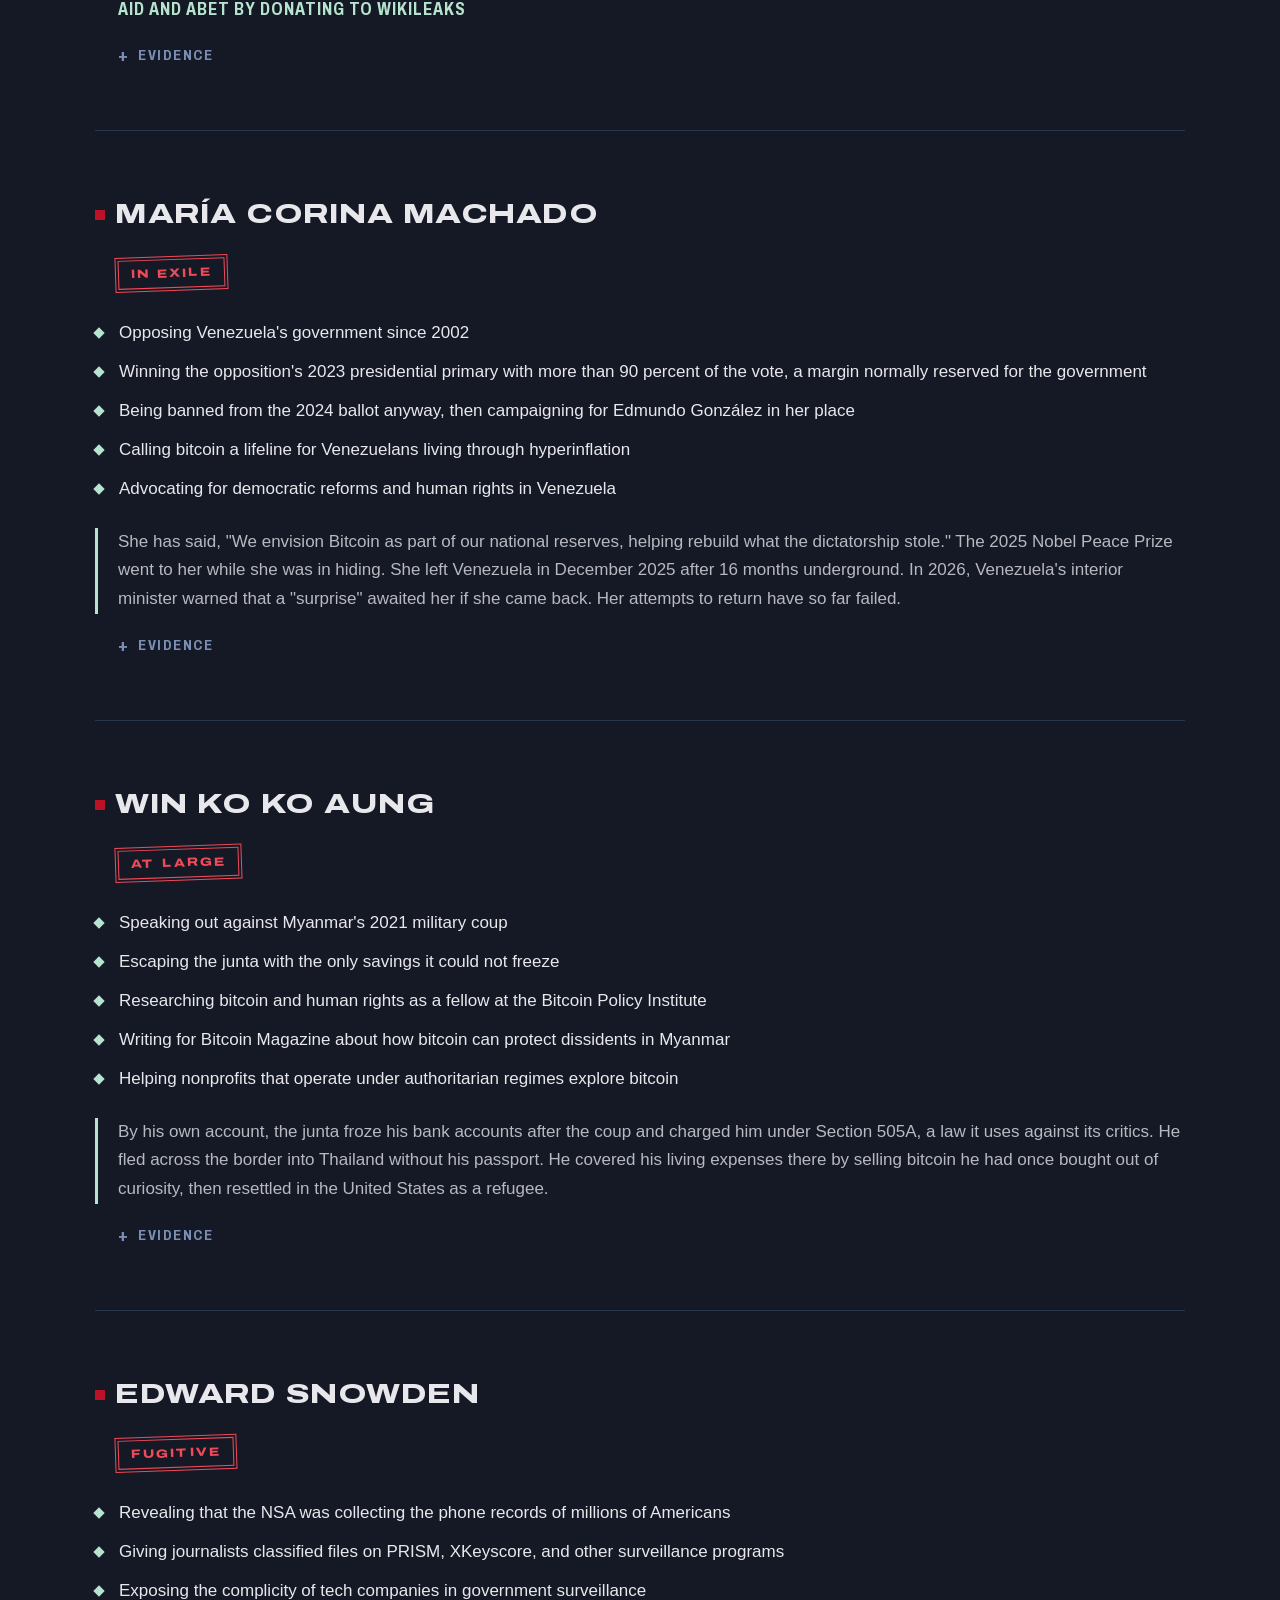
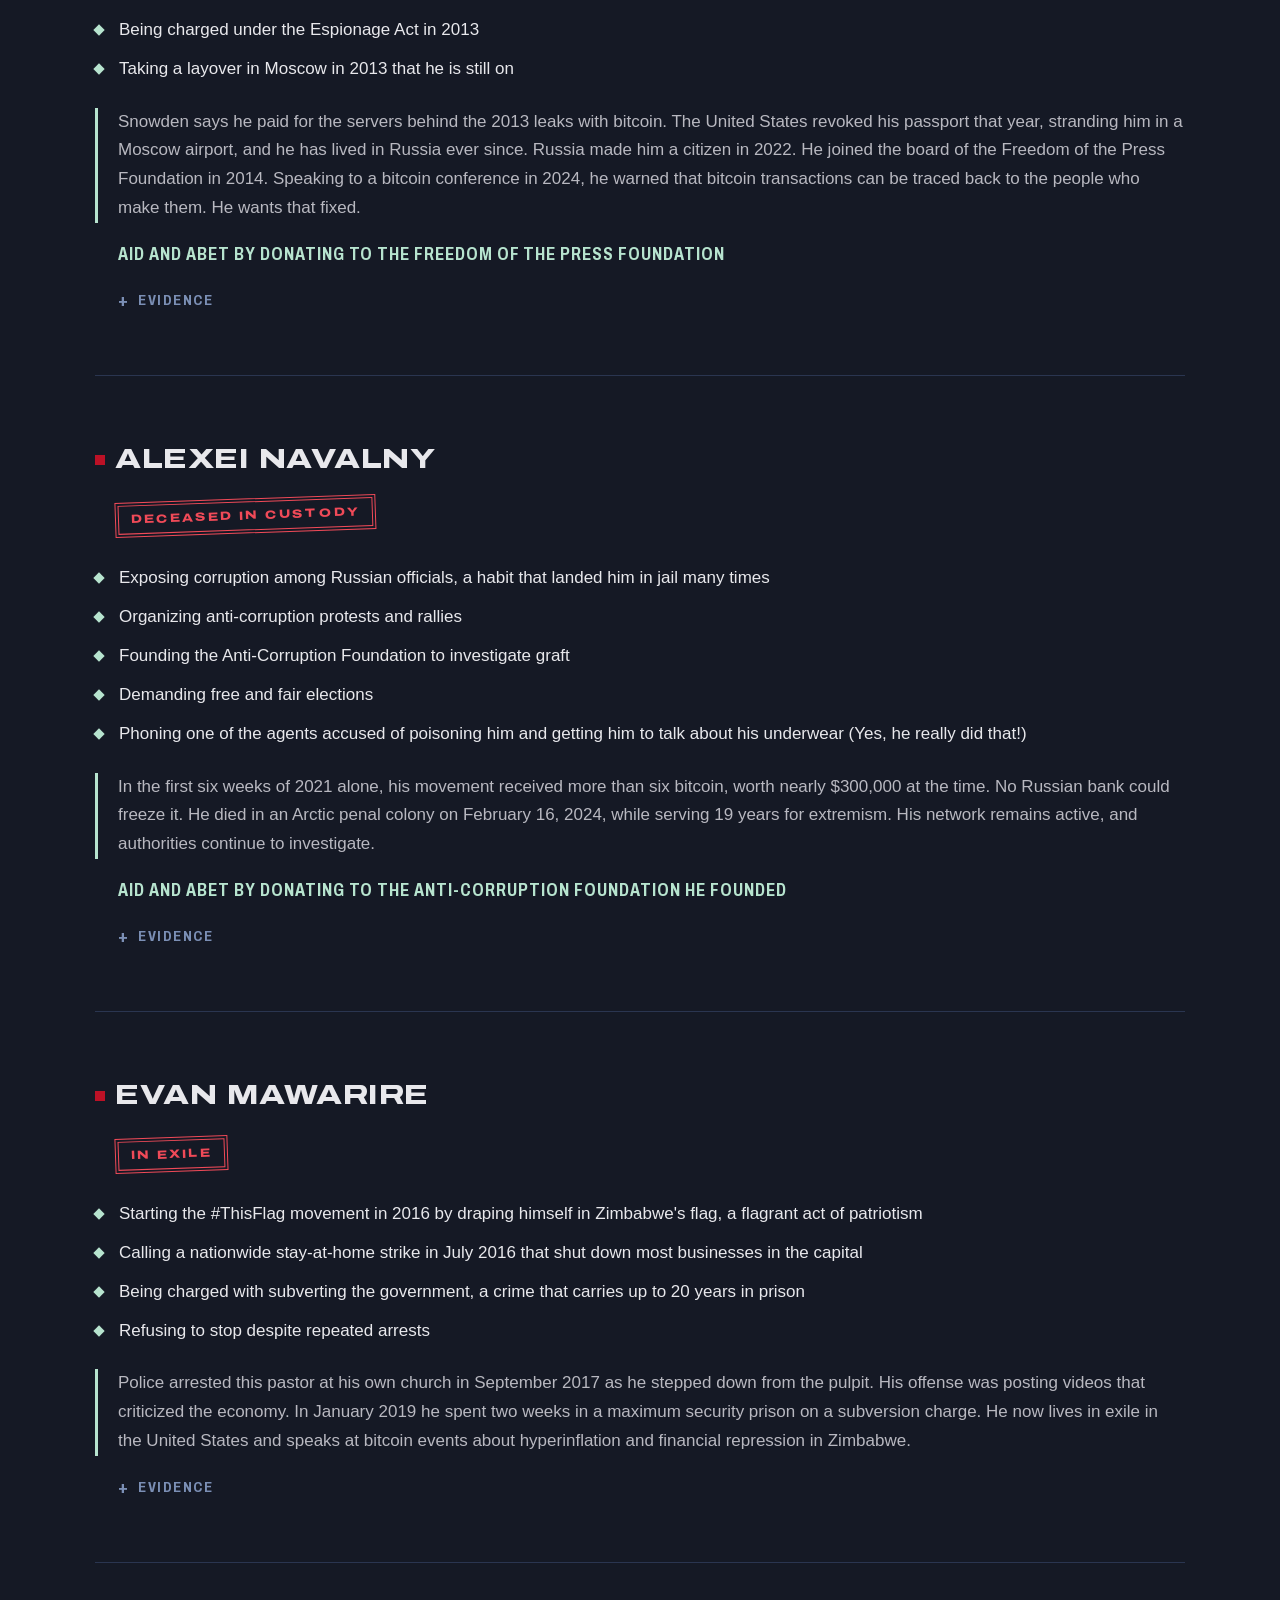
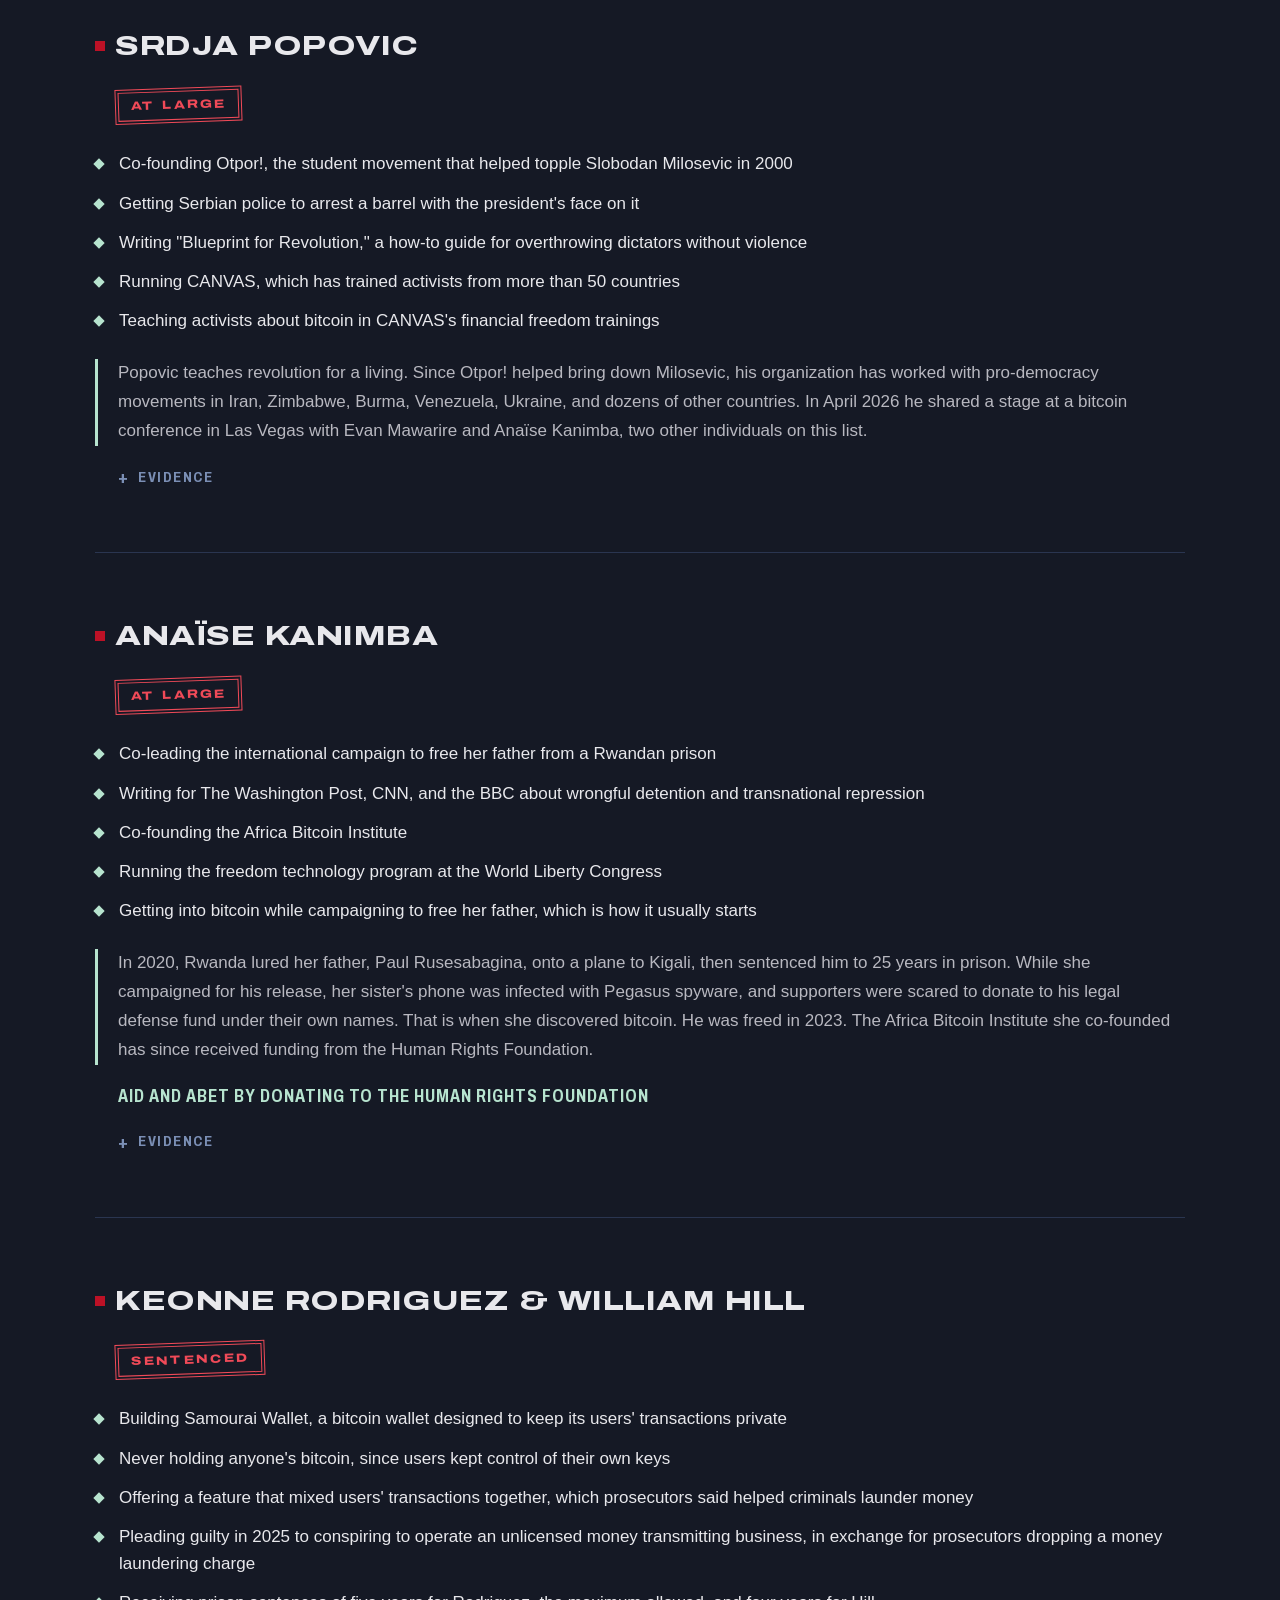
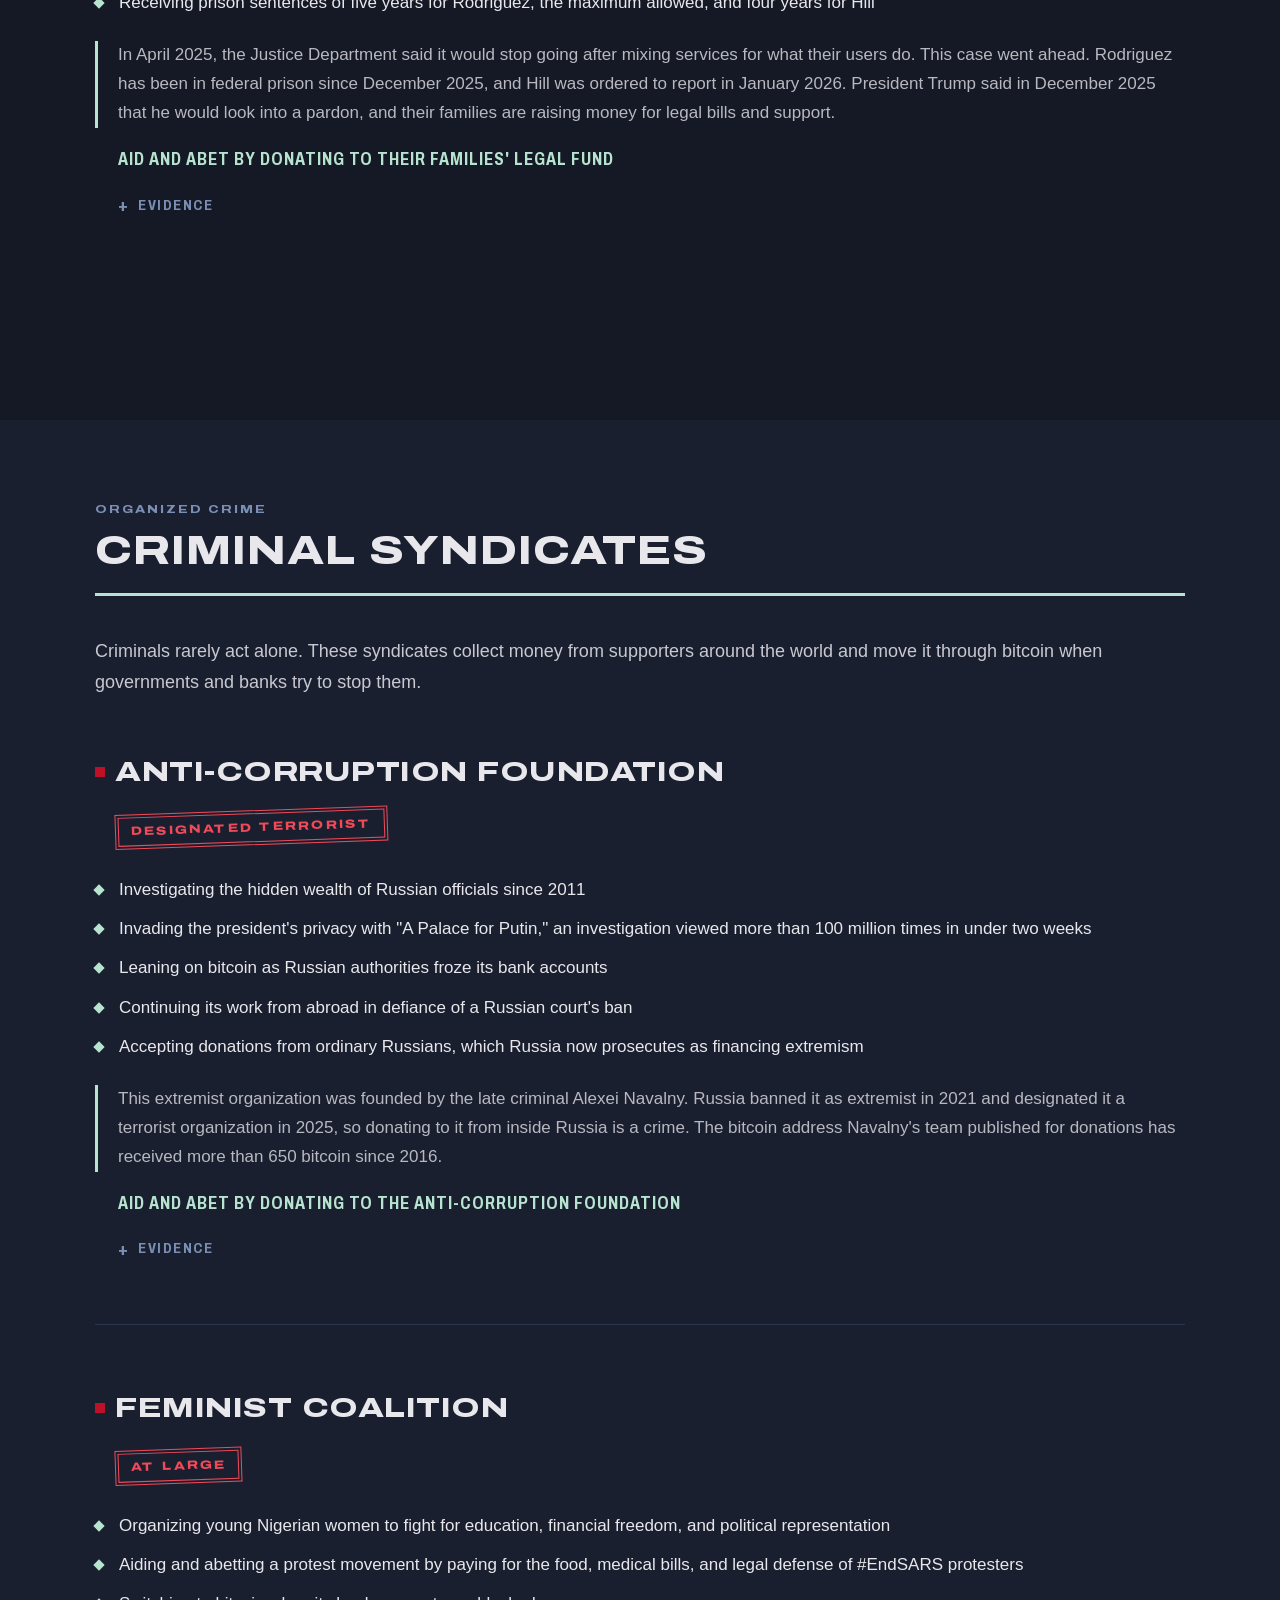
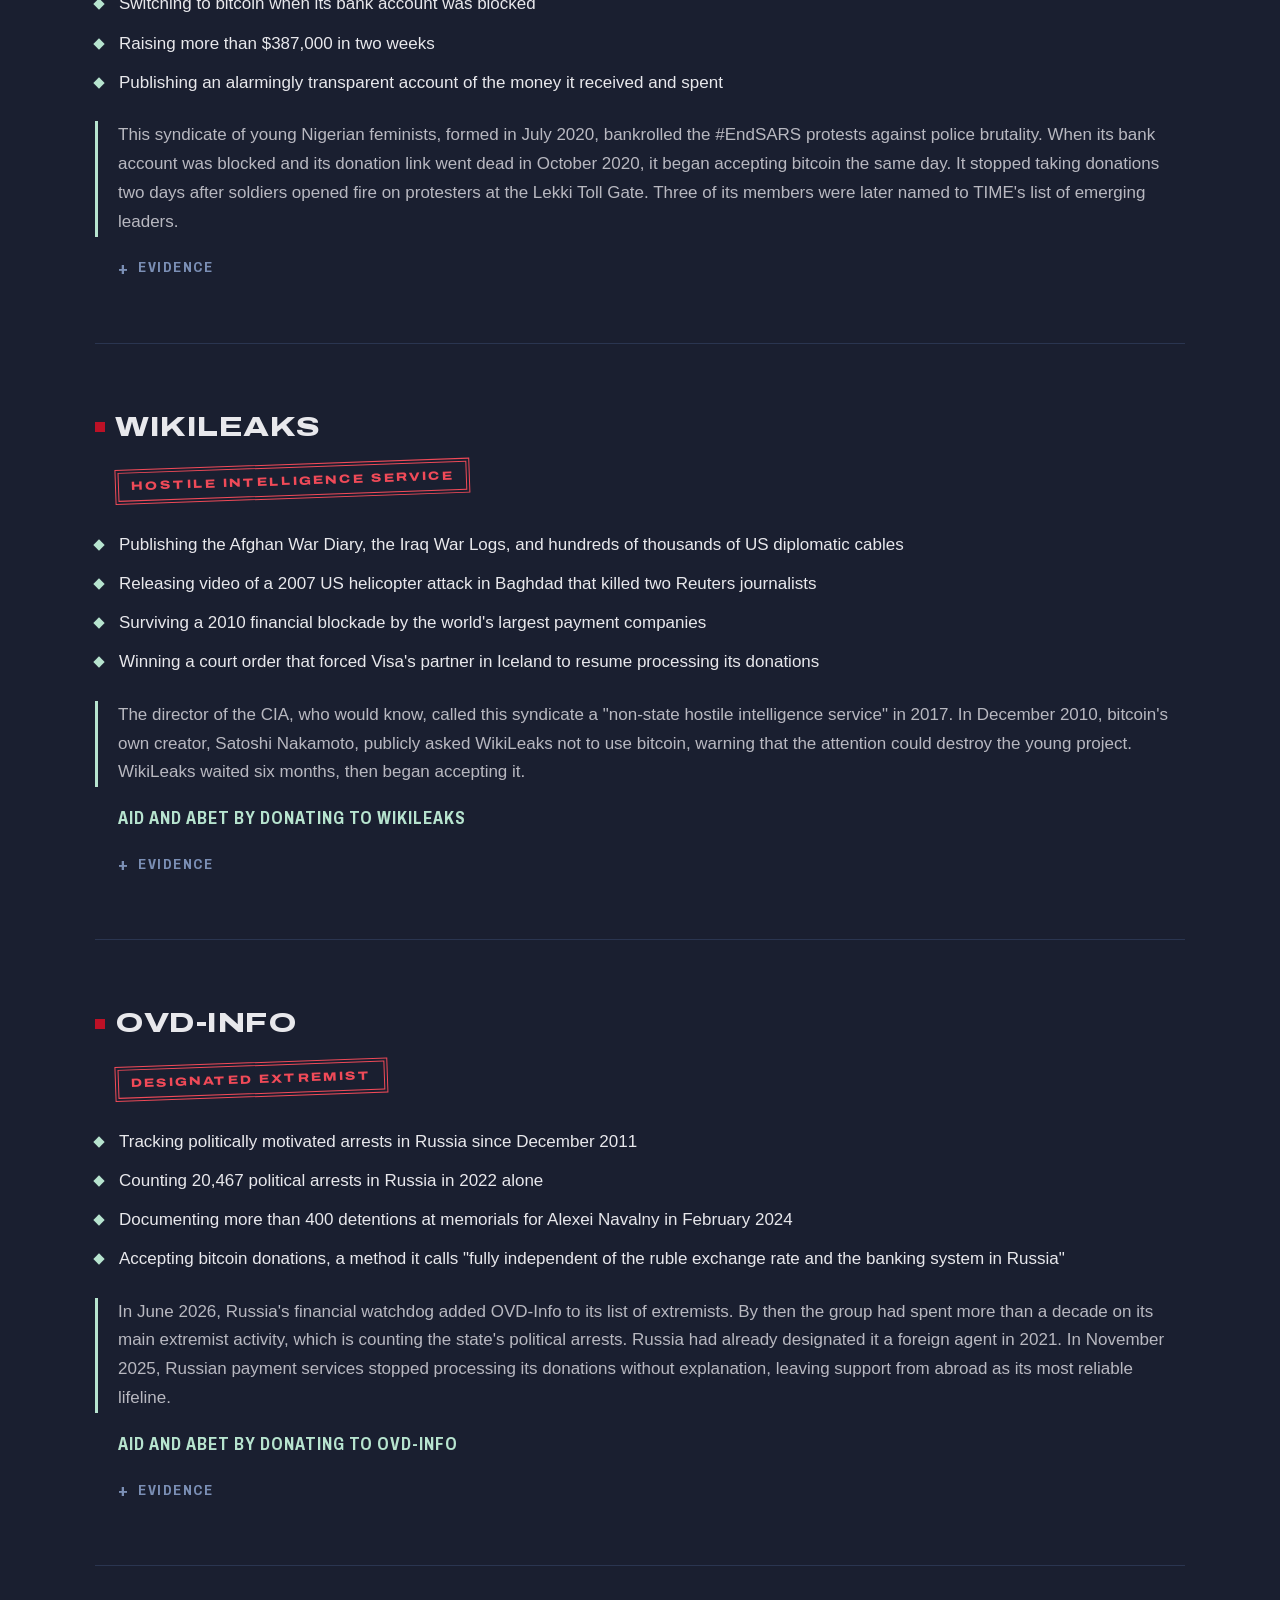
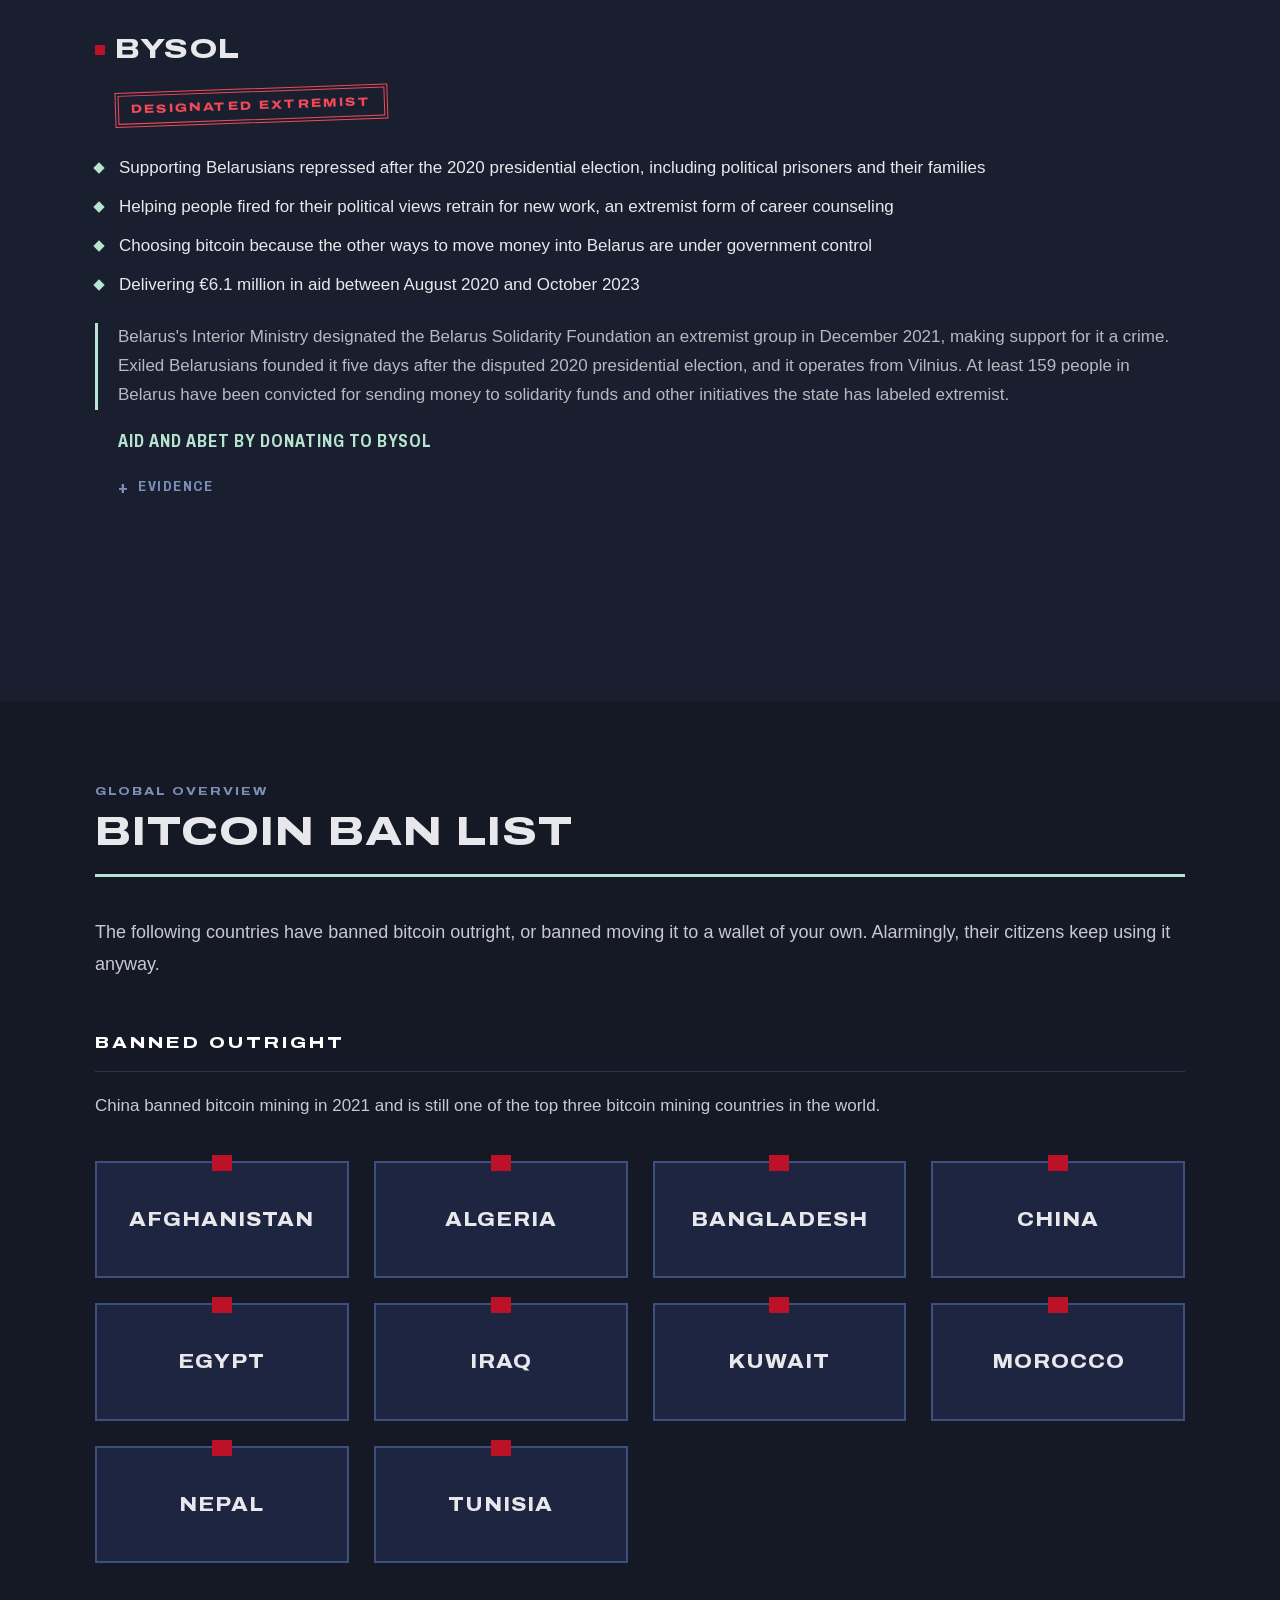
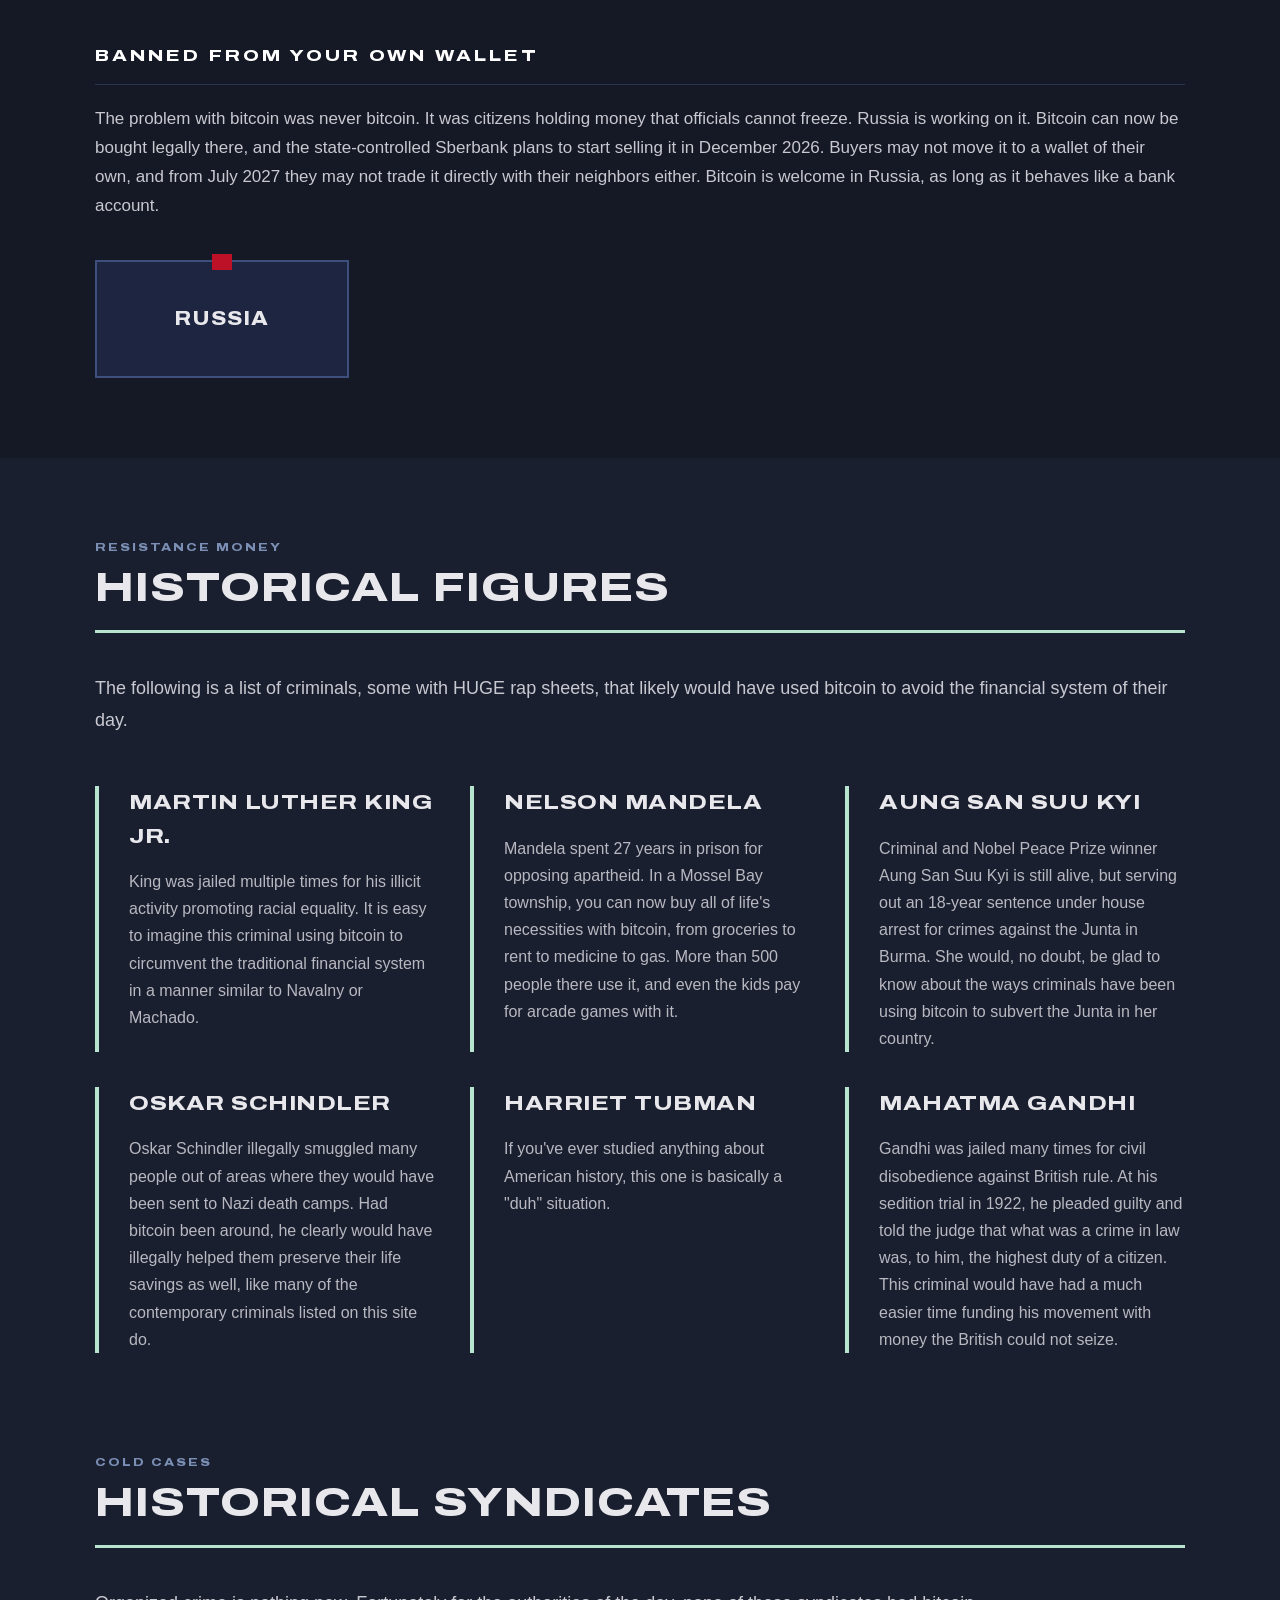
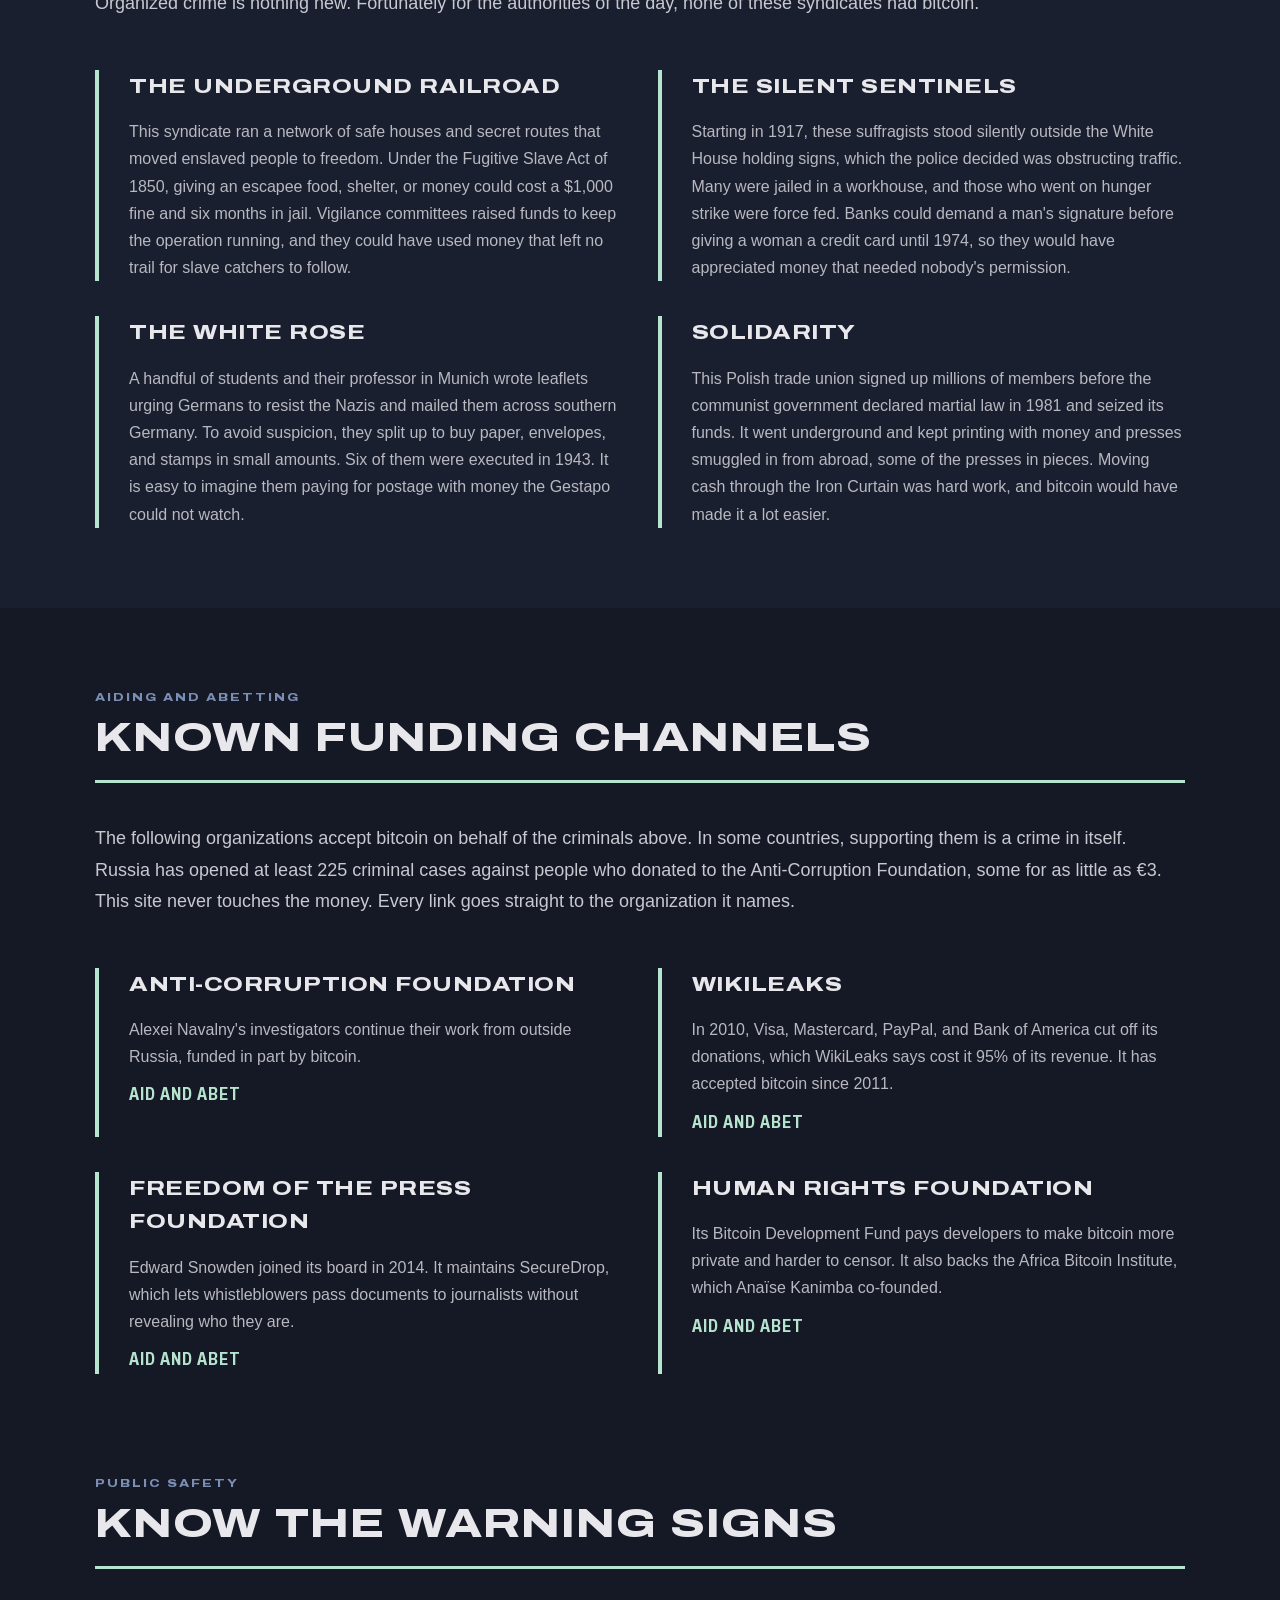
==== commit f893dcf2: "Say what bitcoin buys in the Mossel Bay township Groceries, rent, medicine, and gas can all be paid " ====
--- a/index.html
+++ b/index.html
@@ -534,7 +534,7 @@
                     </article>
                     <article class="history-item">
                         <h3>Nelson Mandela</h3>
-                        <p>Mandela spent 27 years in prison for opposing apartheid. In a township near Mossel Bay, more than 500 people now use bitcoin, and kids pay for arcade games with it. In 2025 it was named Africa's bitcoin economy of the year.</p>
+                        <p>Mandela spent 27 years in prison for opposing apartheid. In a Mossel Bay township, you can now buy all of life's necessities with bitcoin, from groceries to rent to medicine to gas. More than 500 people there use it, and even the kids pay for arcade games with it.</p>
                     </article>
                     <article class="history-item">
                         <h3>Aung San Suu Kyi</h3>
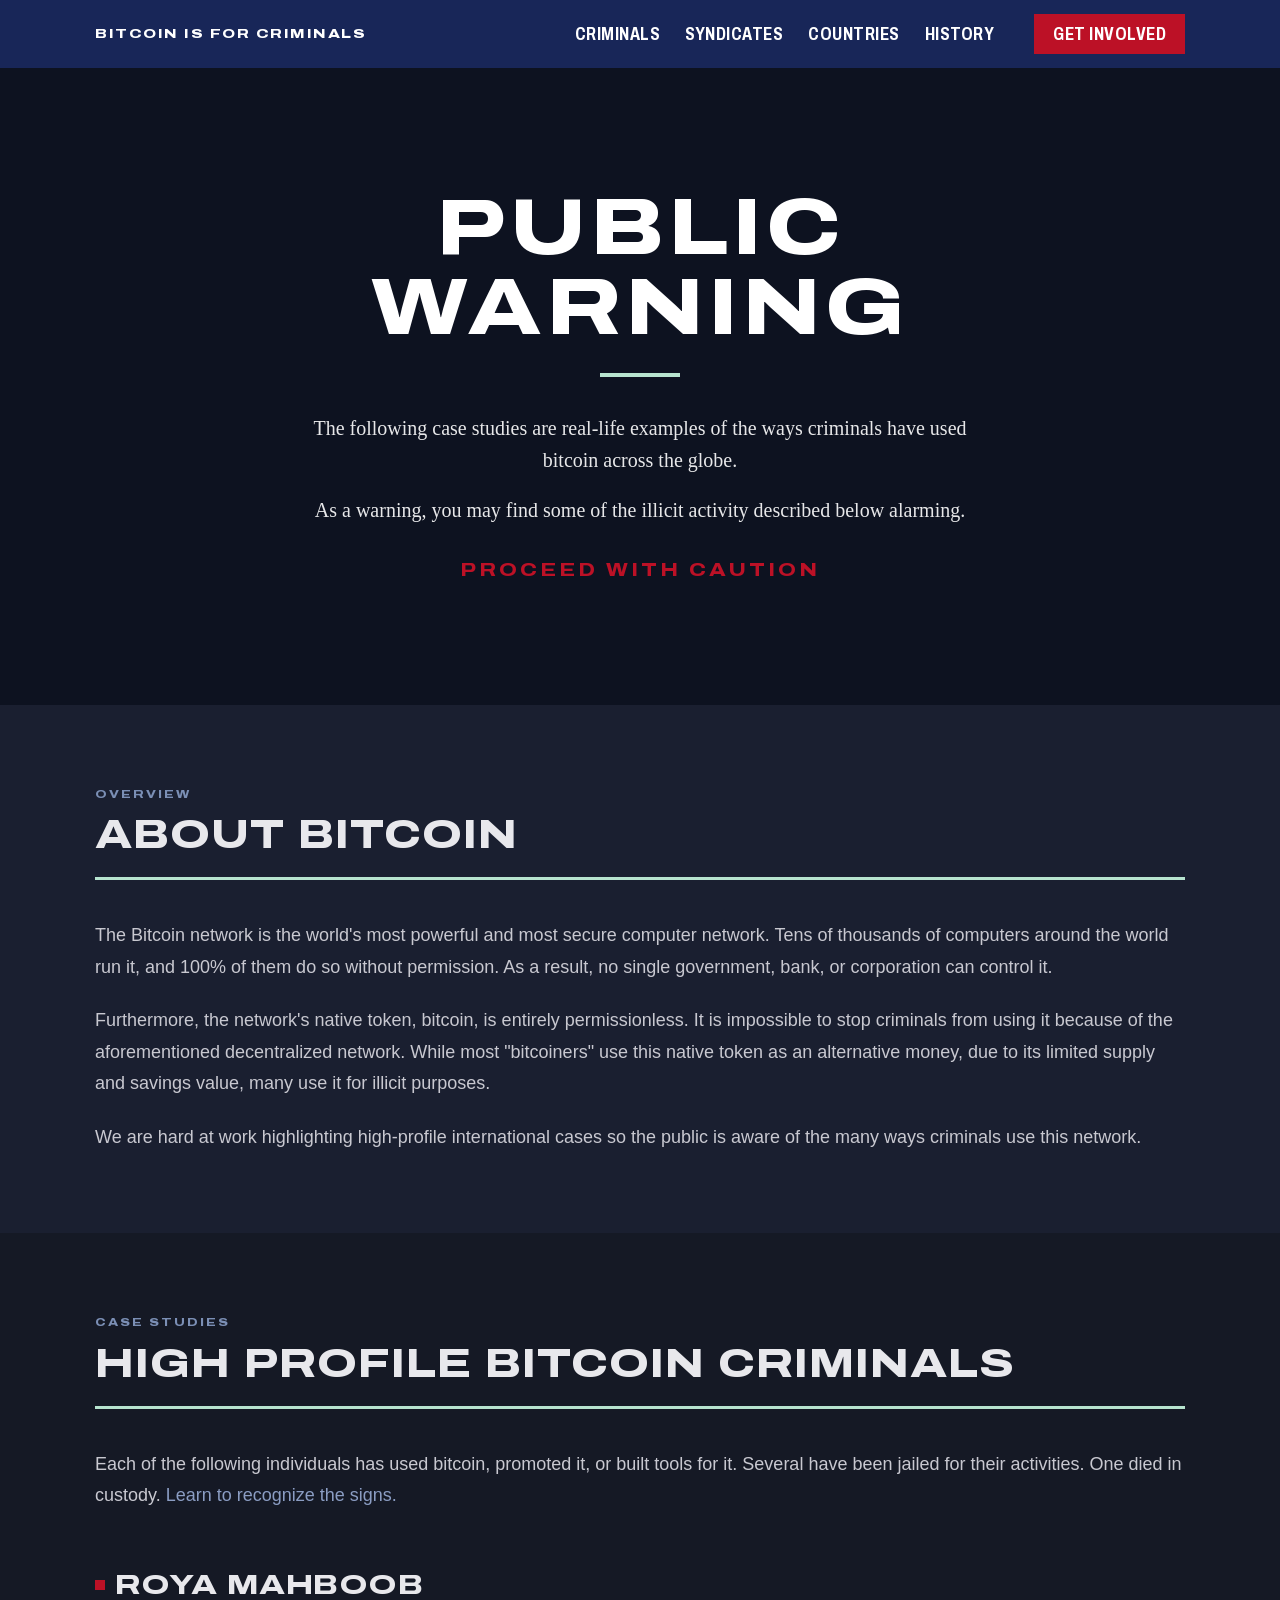
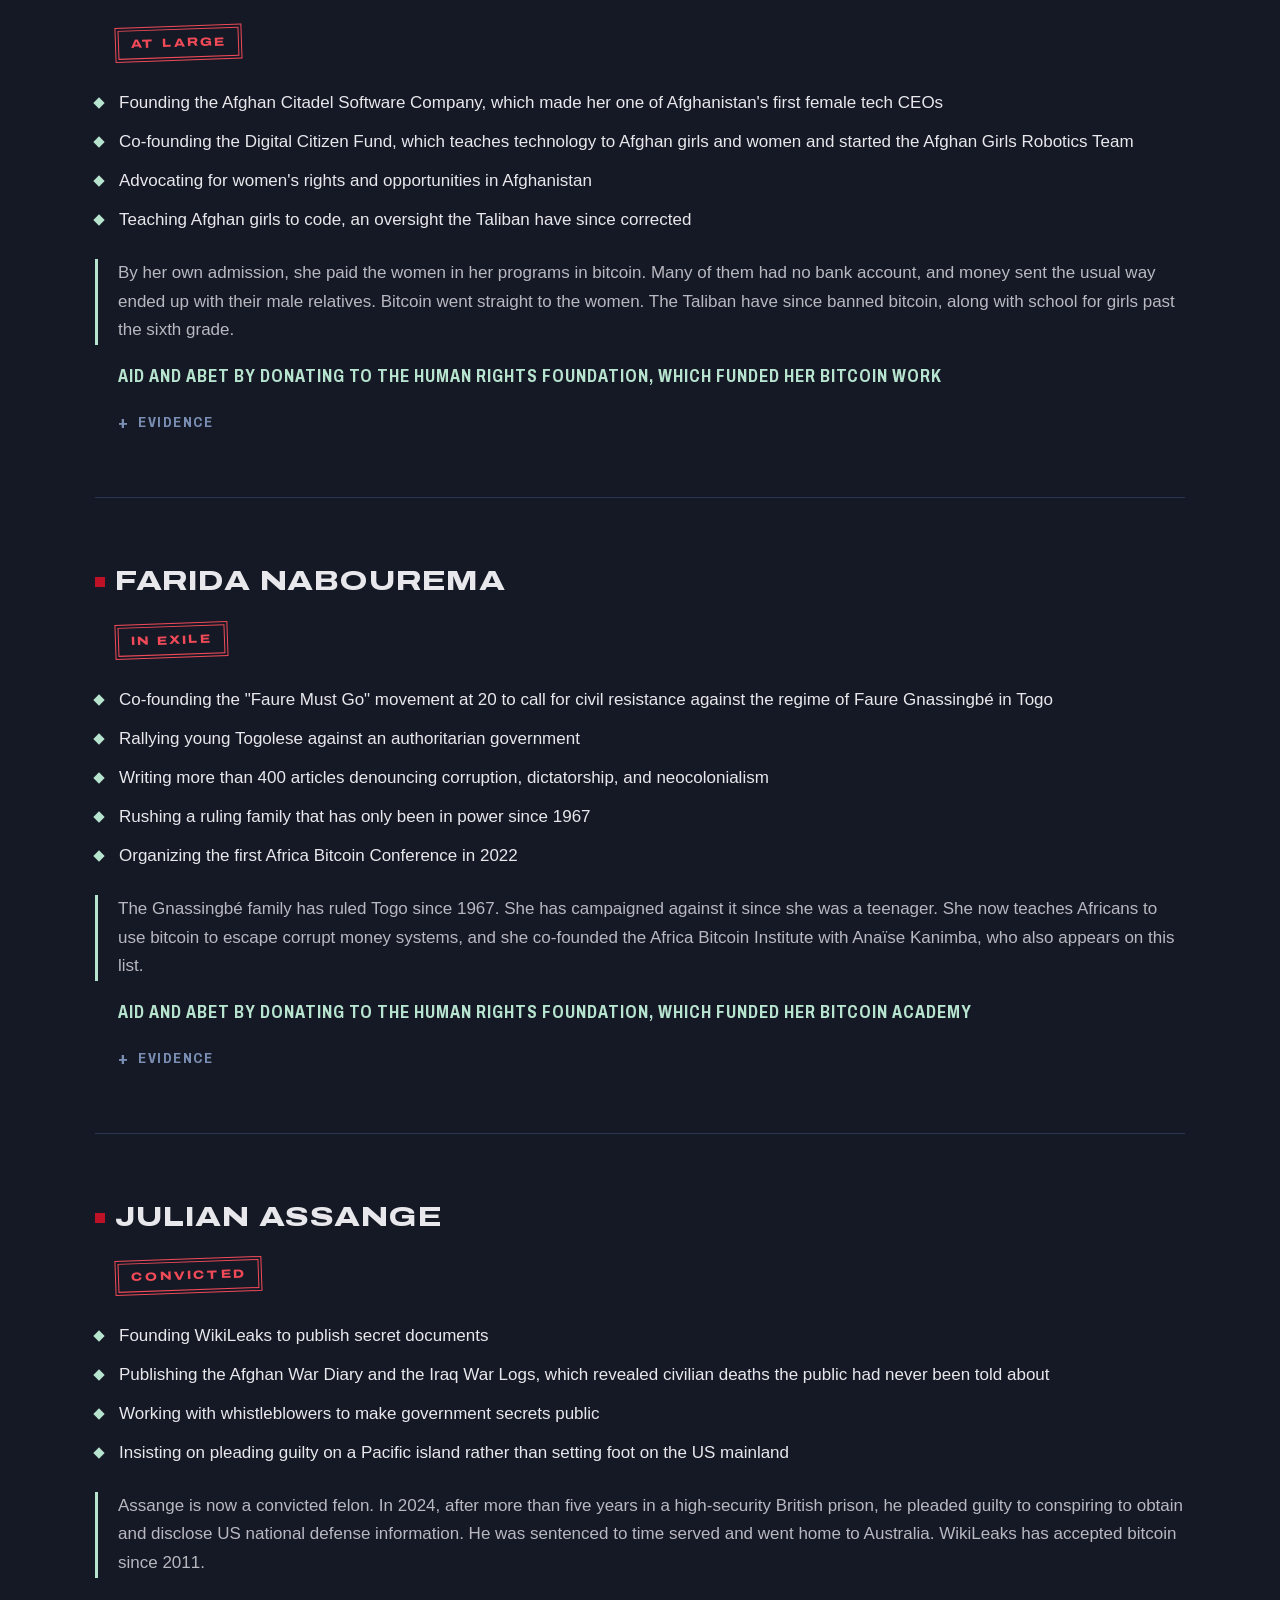
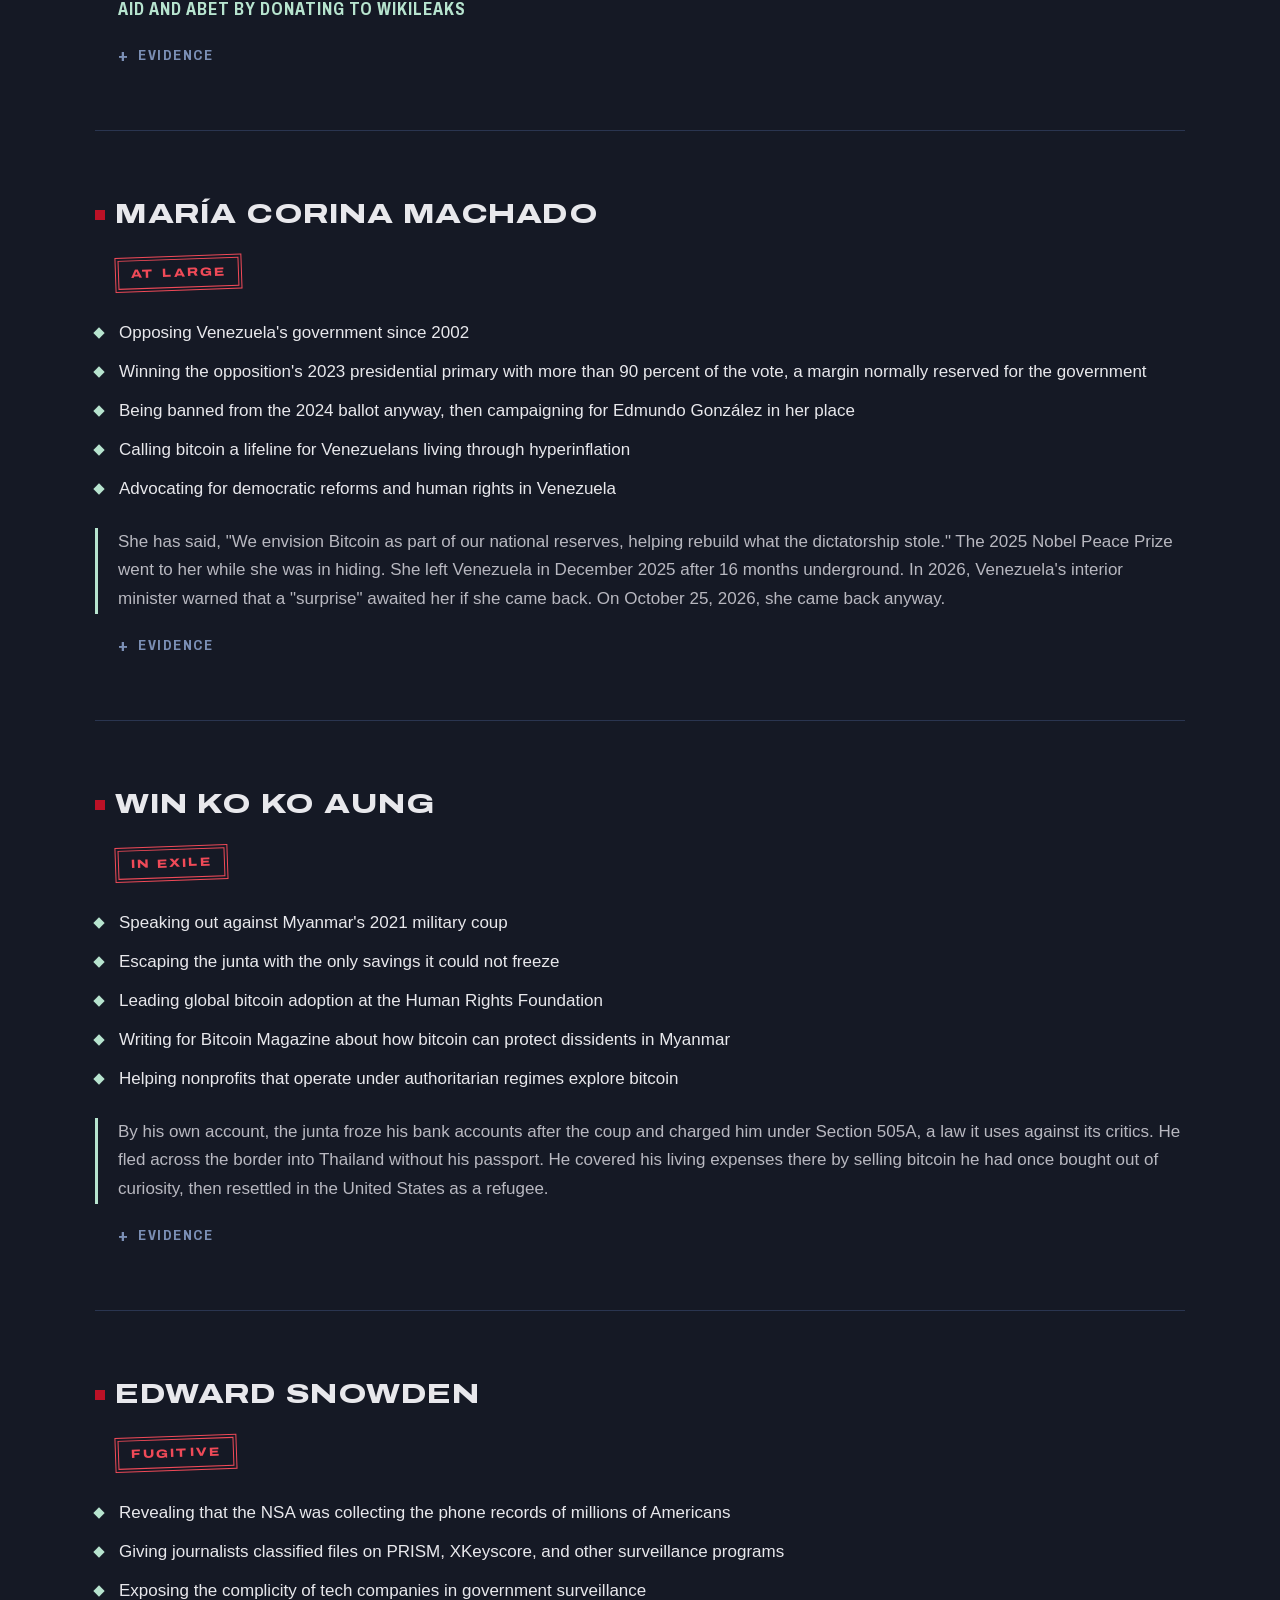
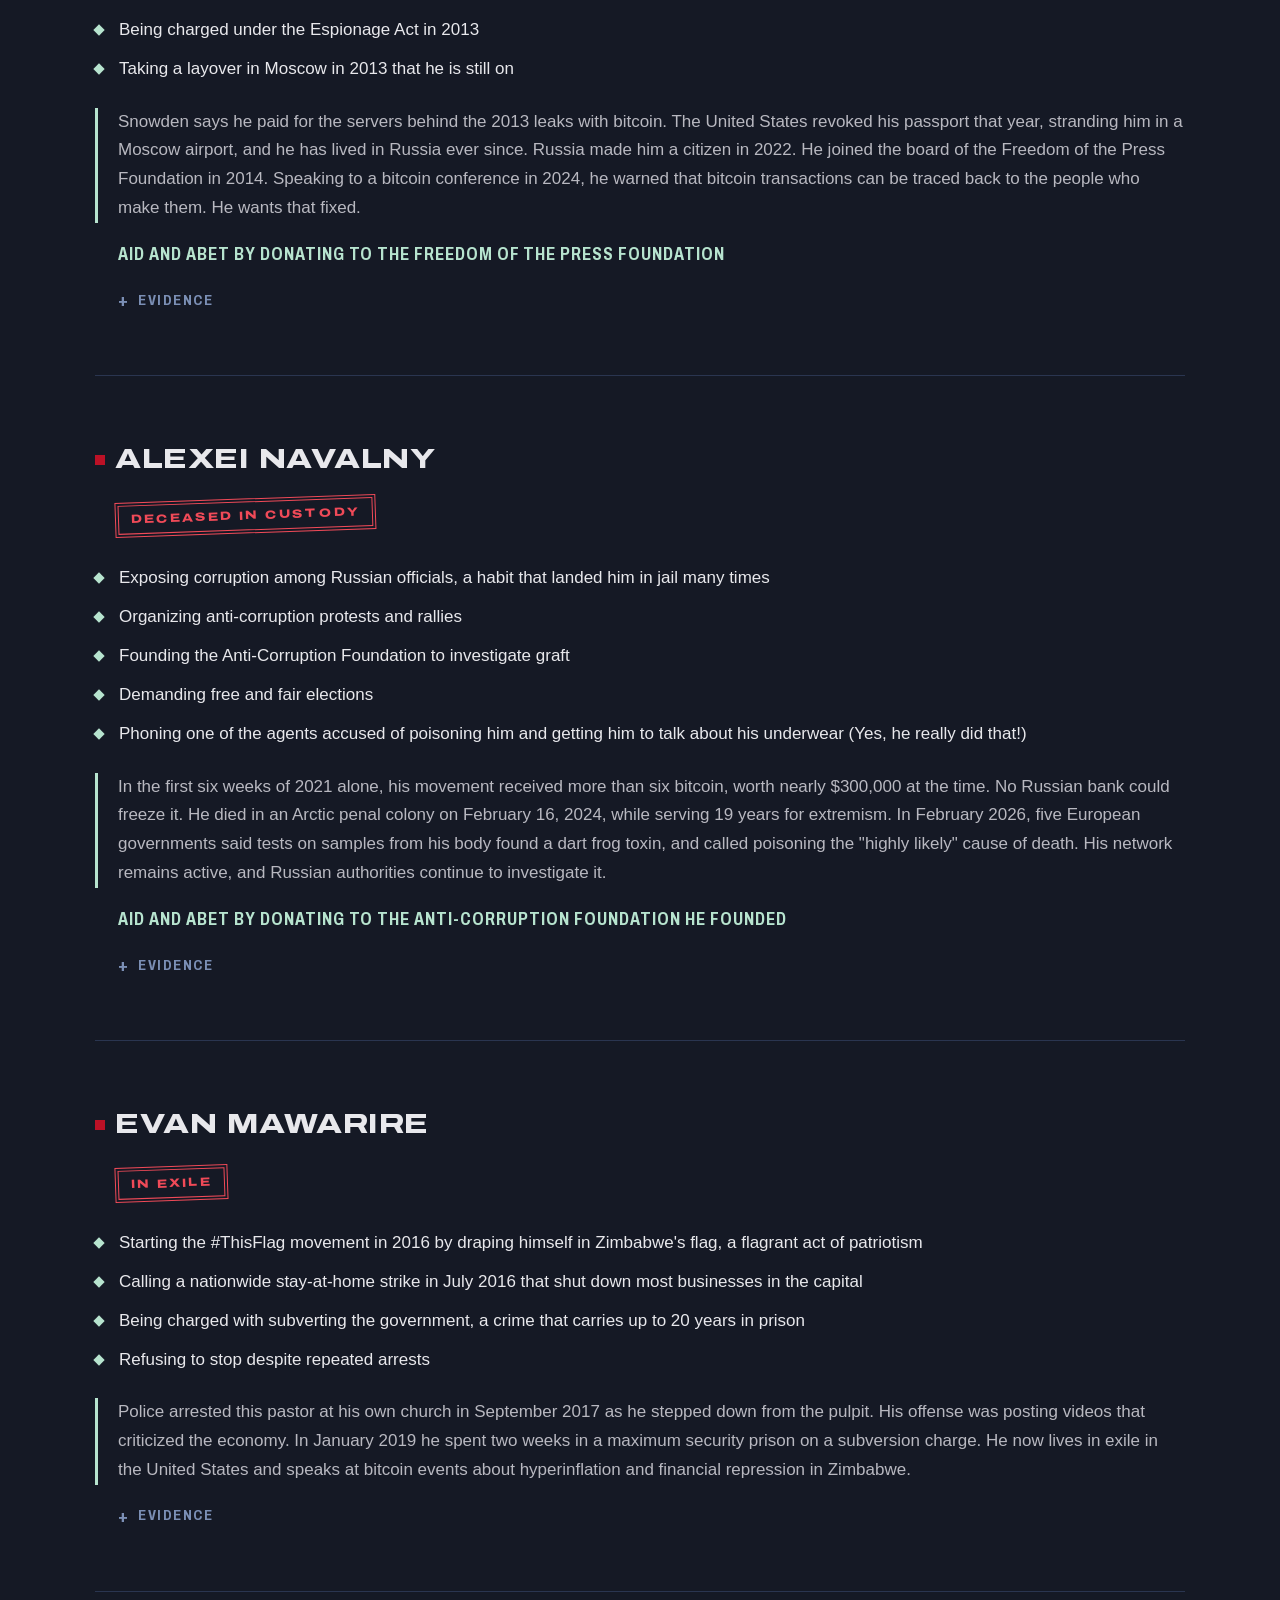
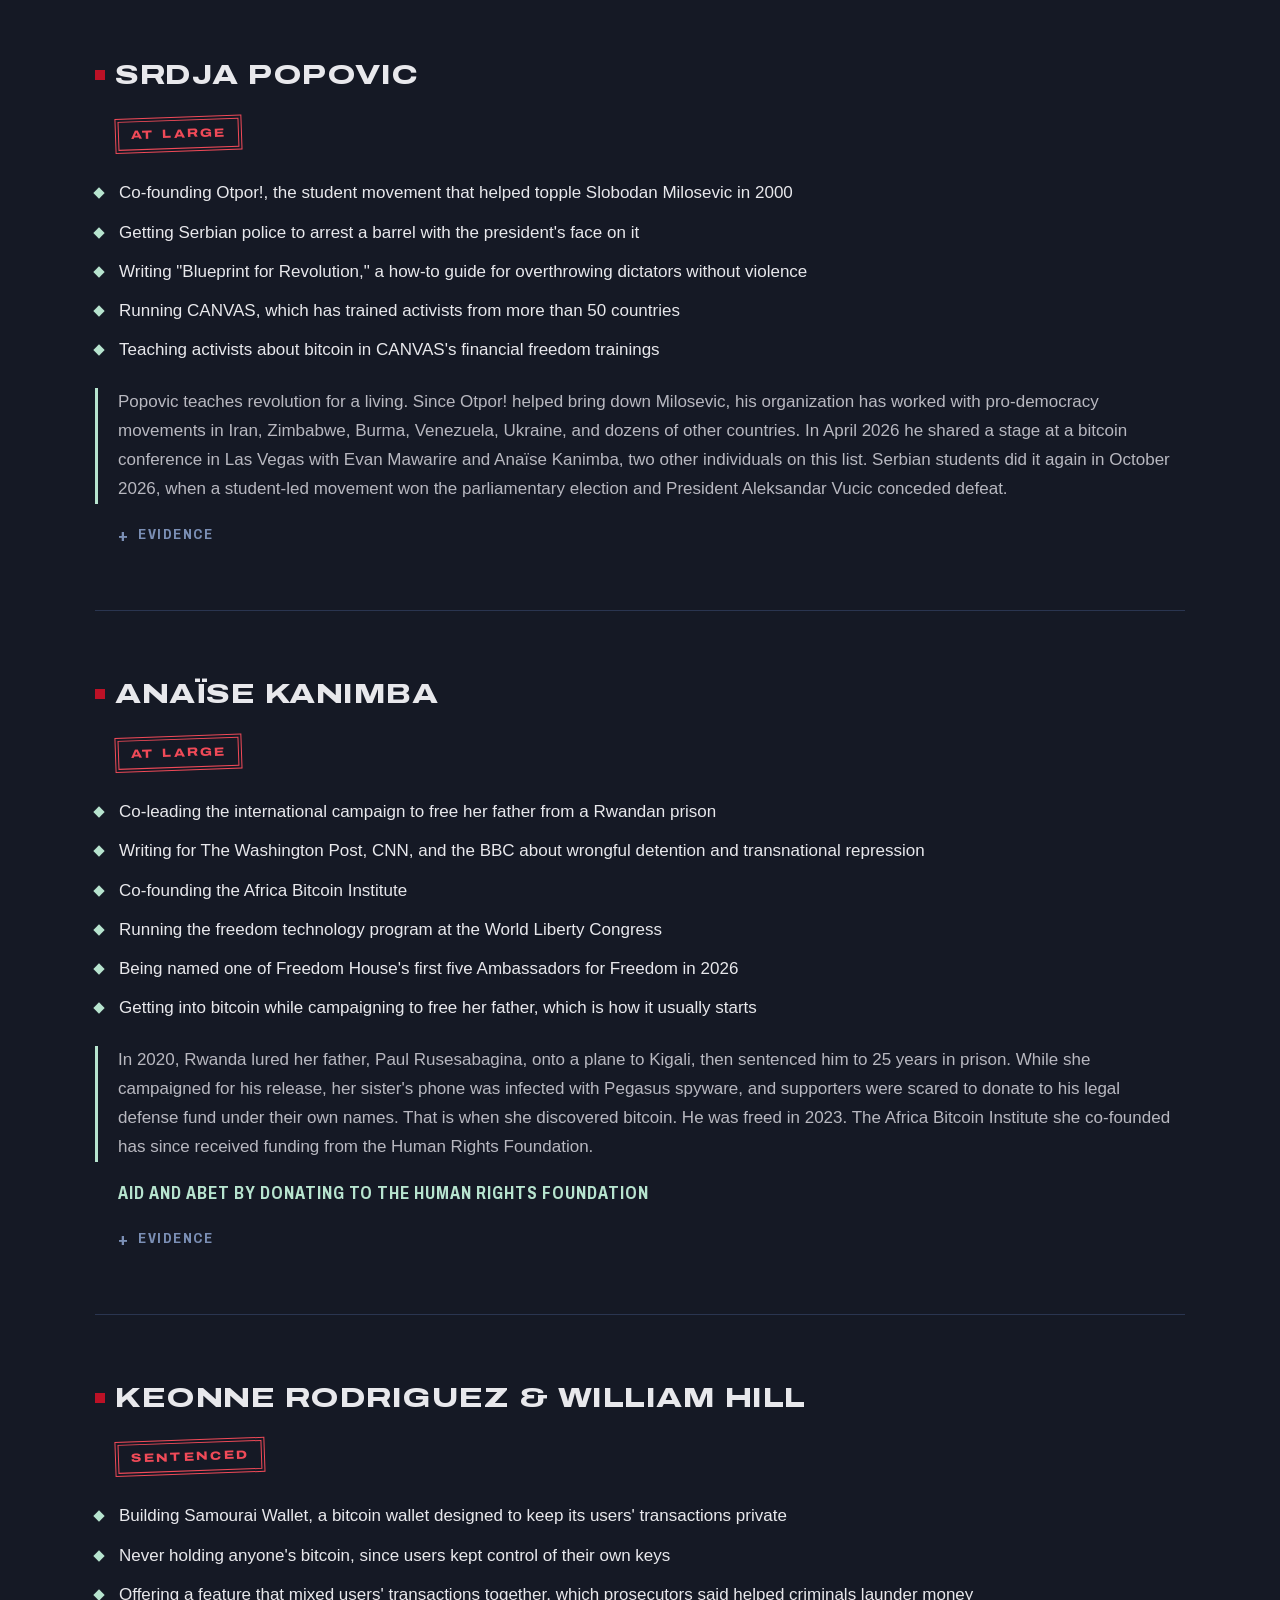
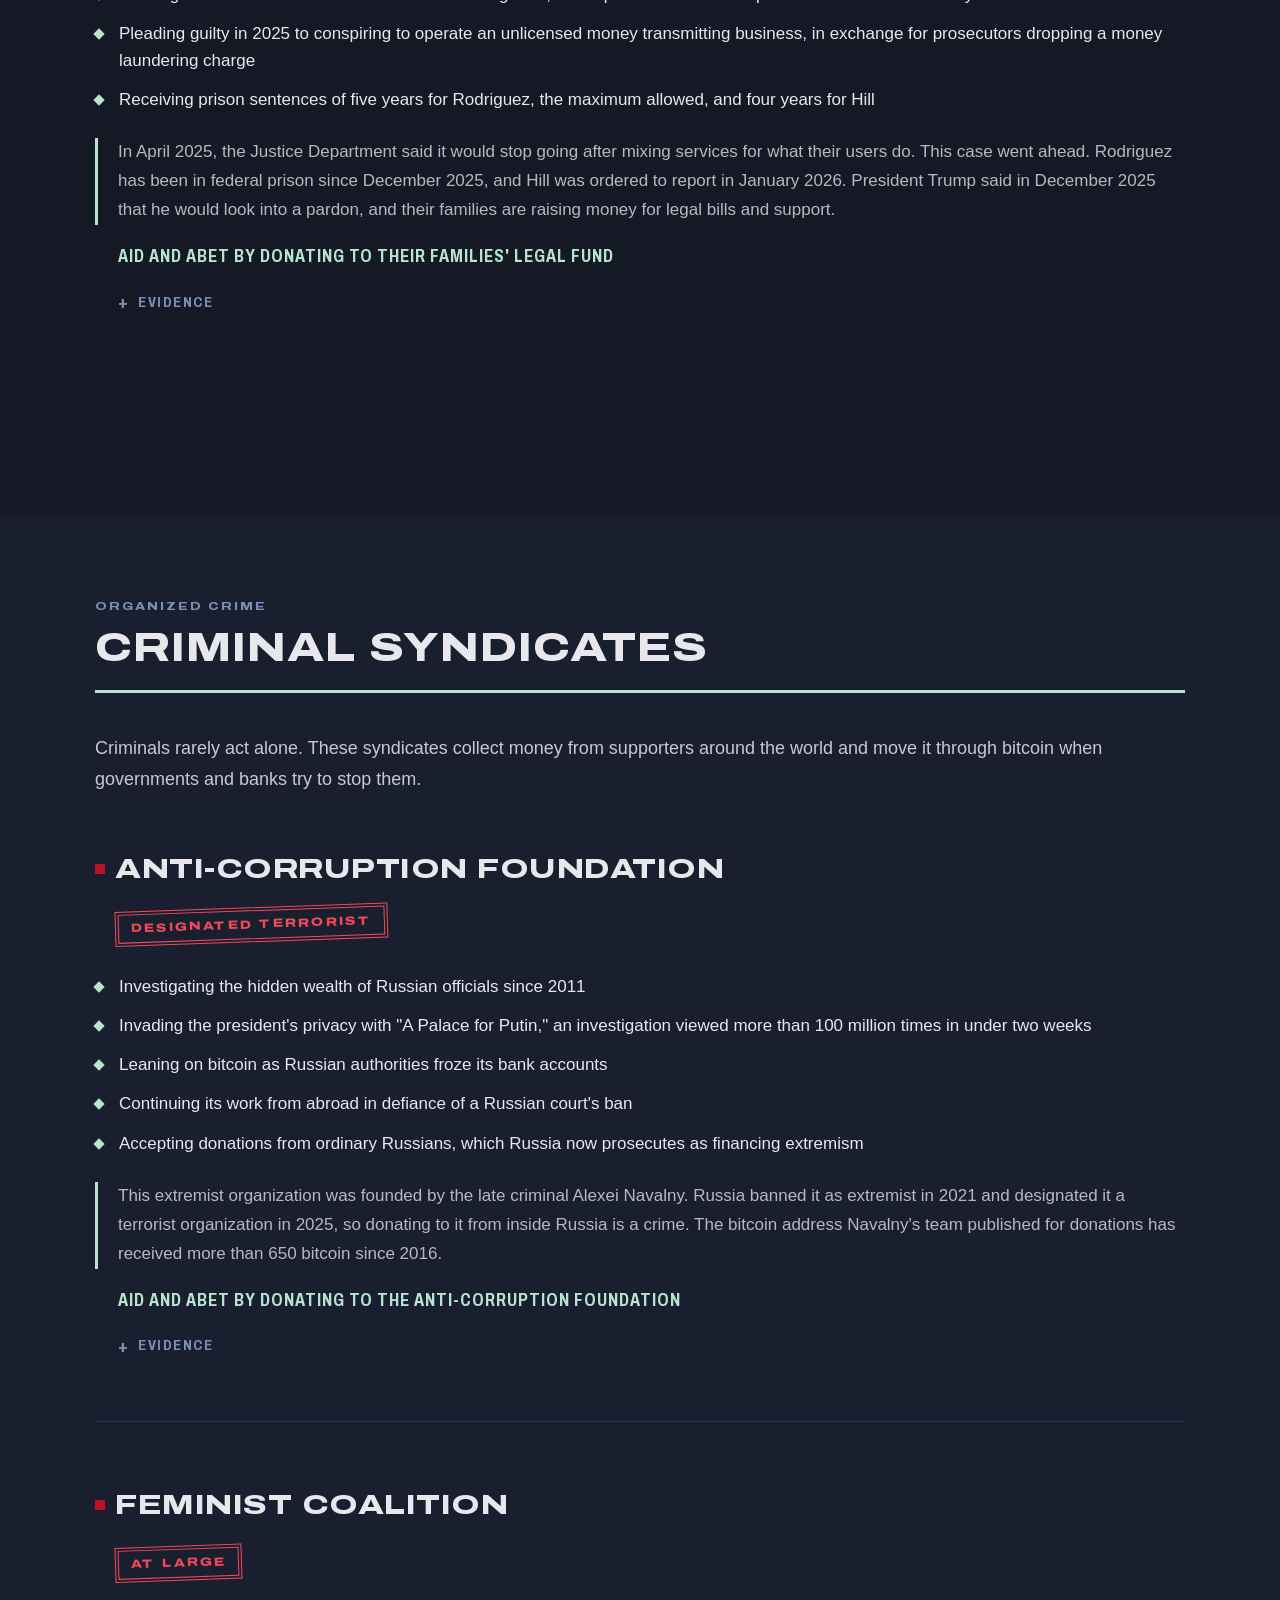
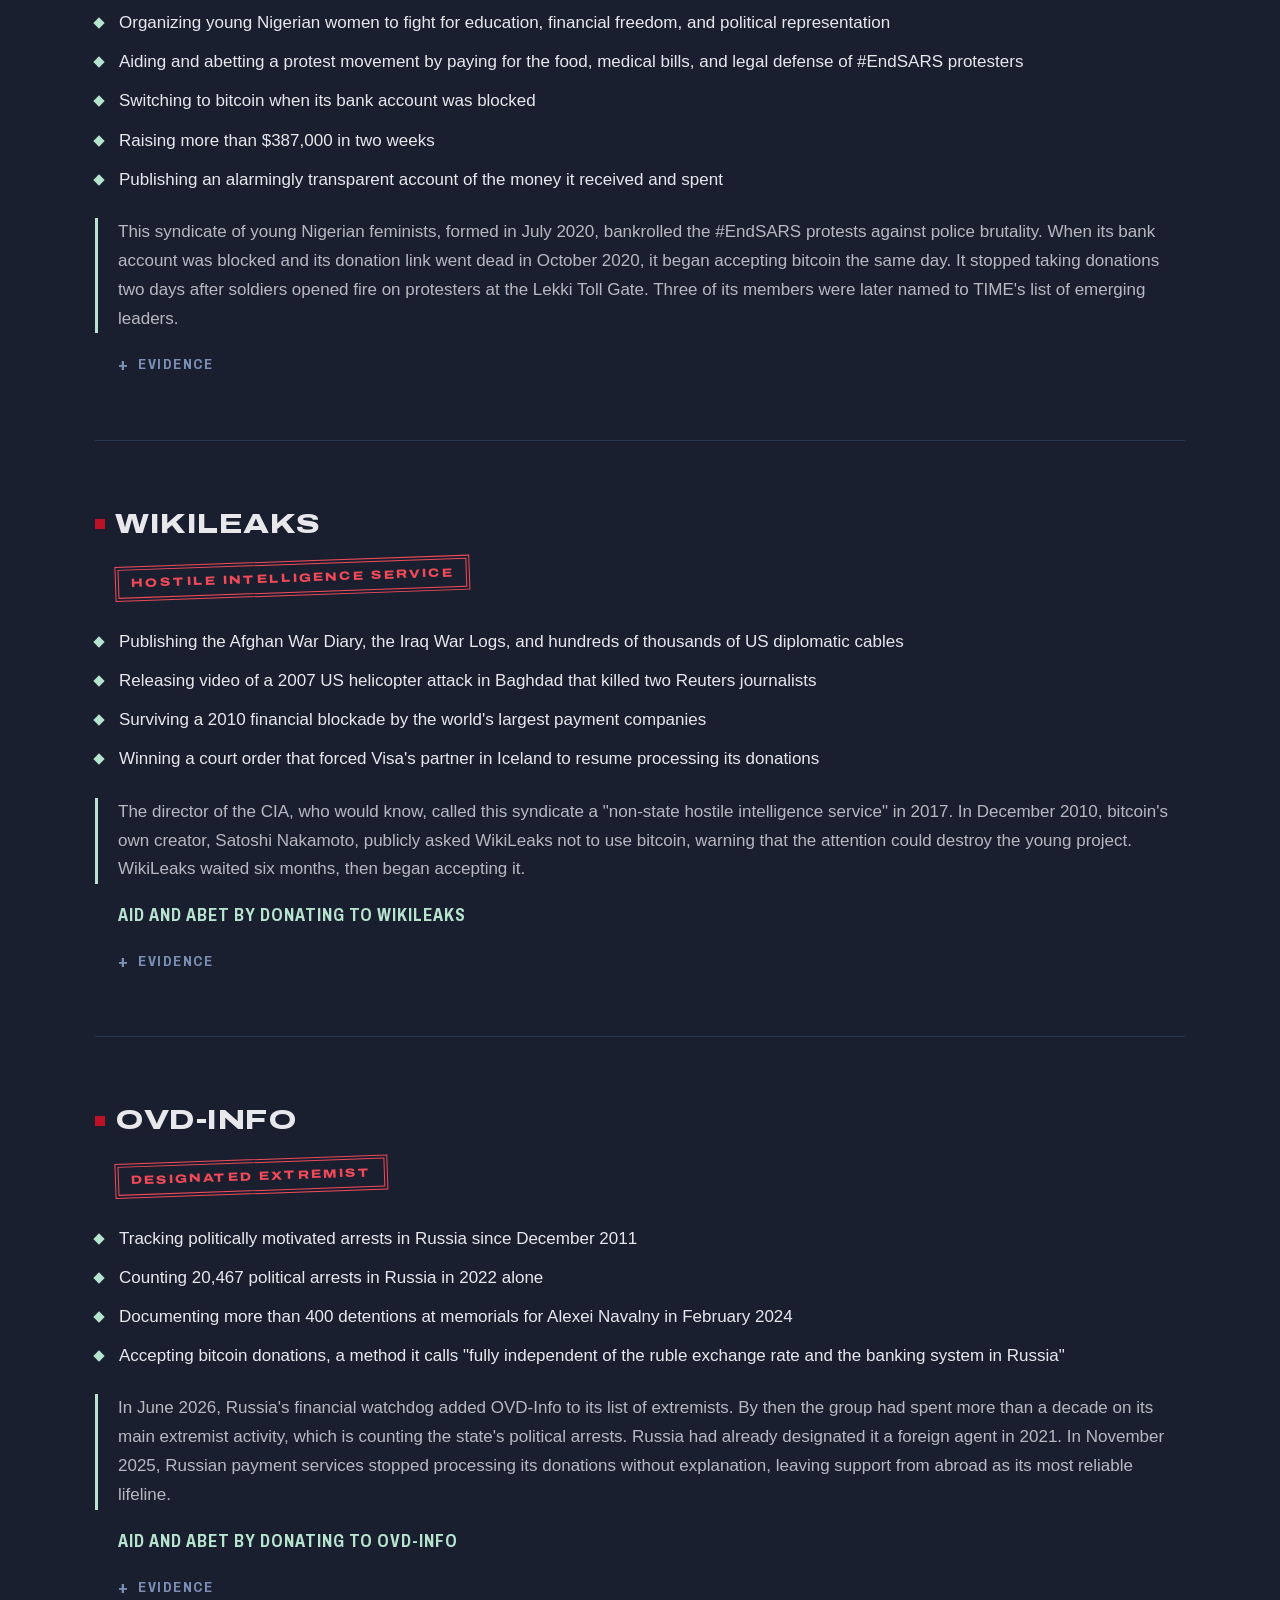
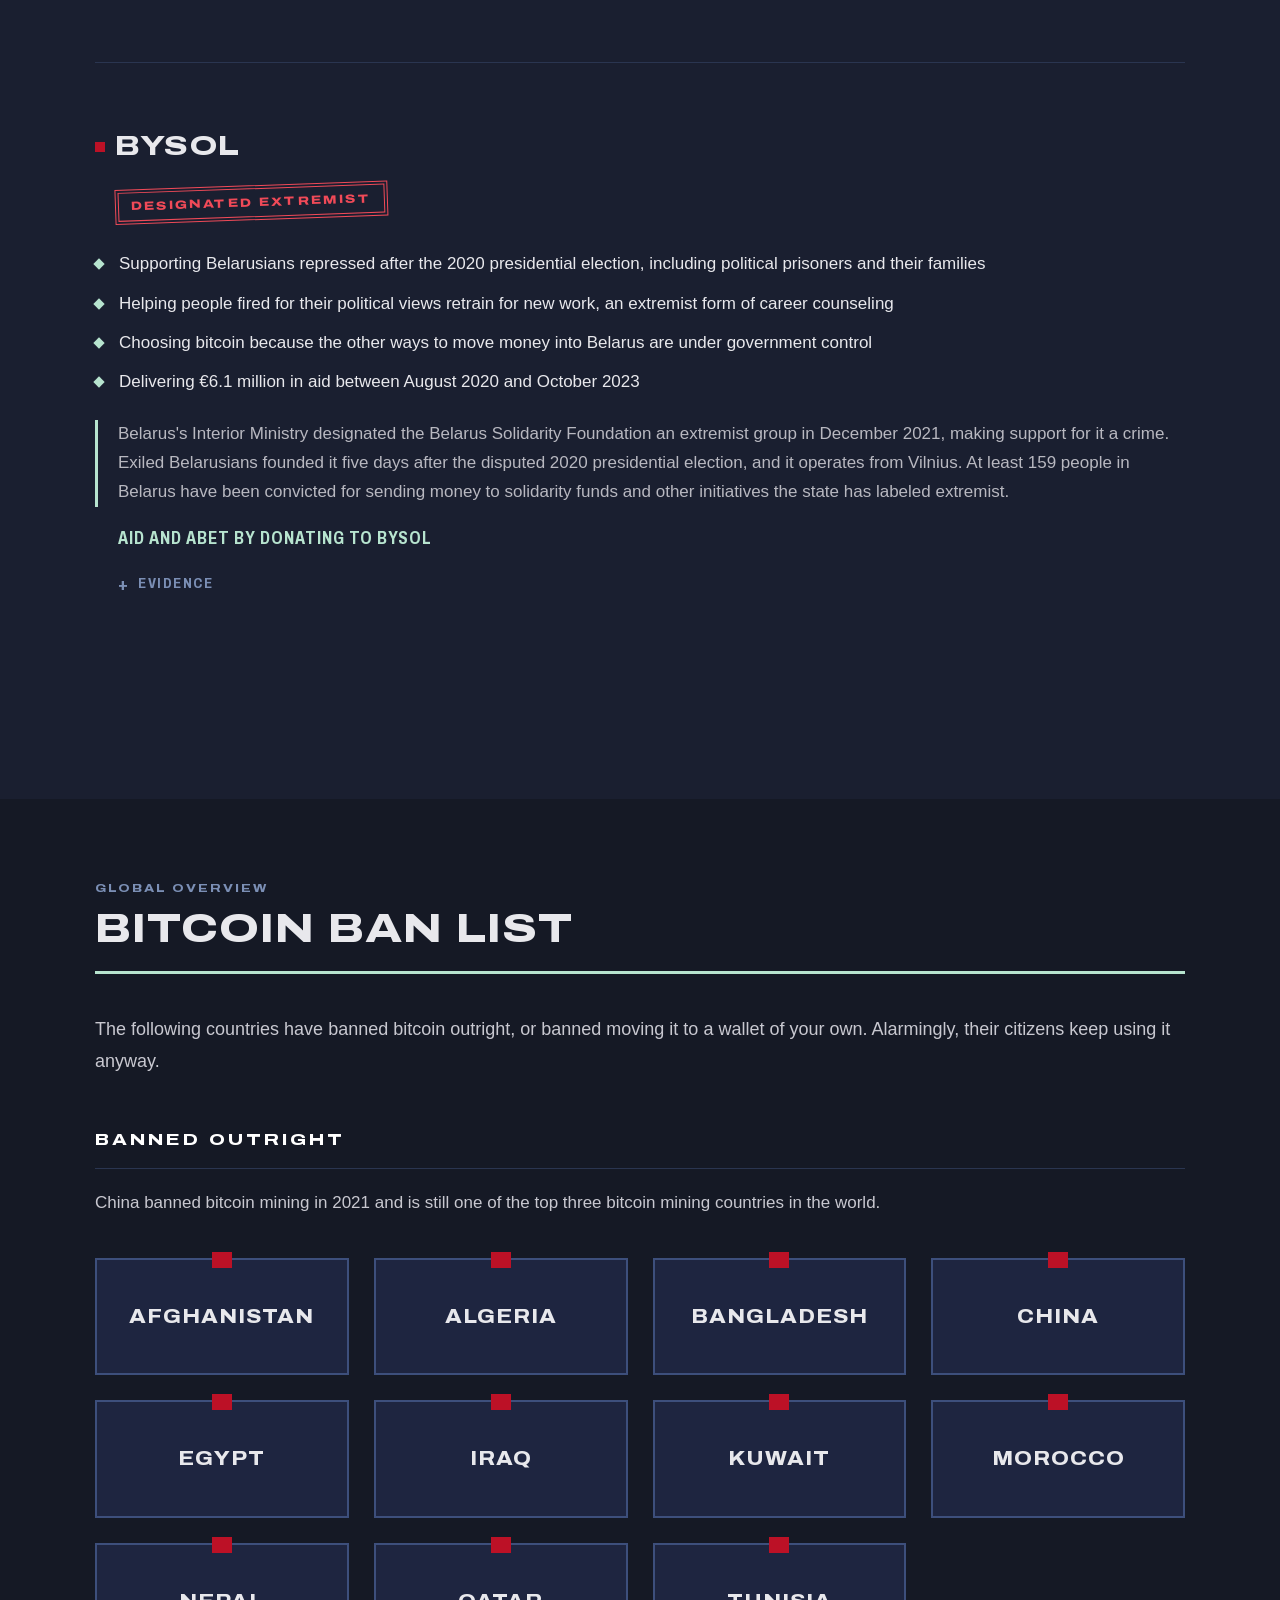
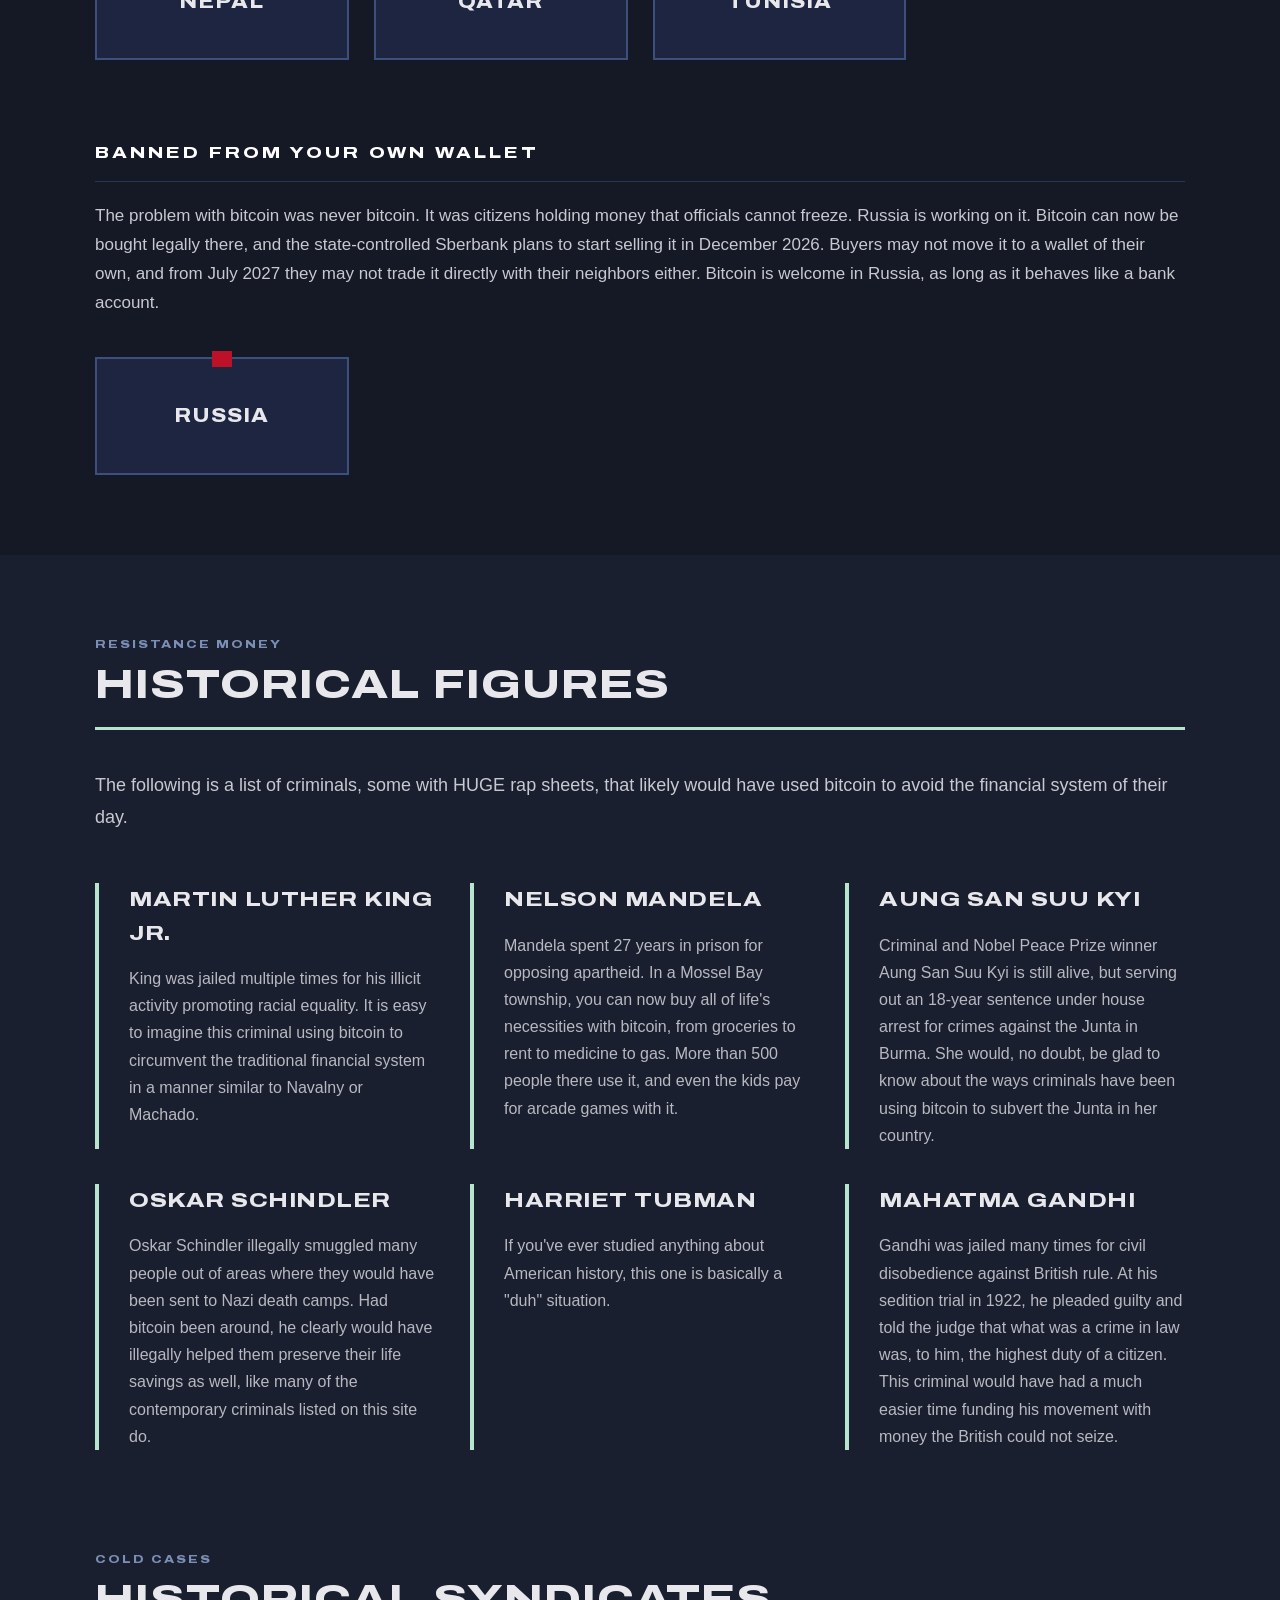
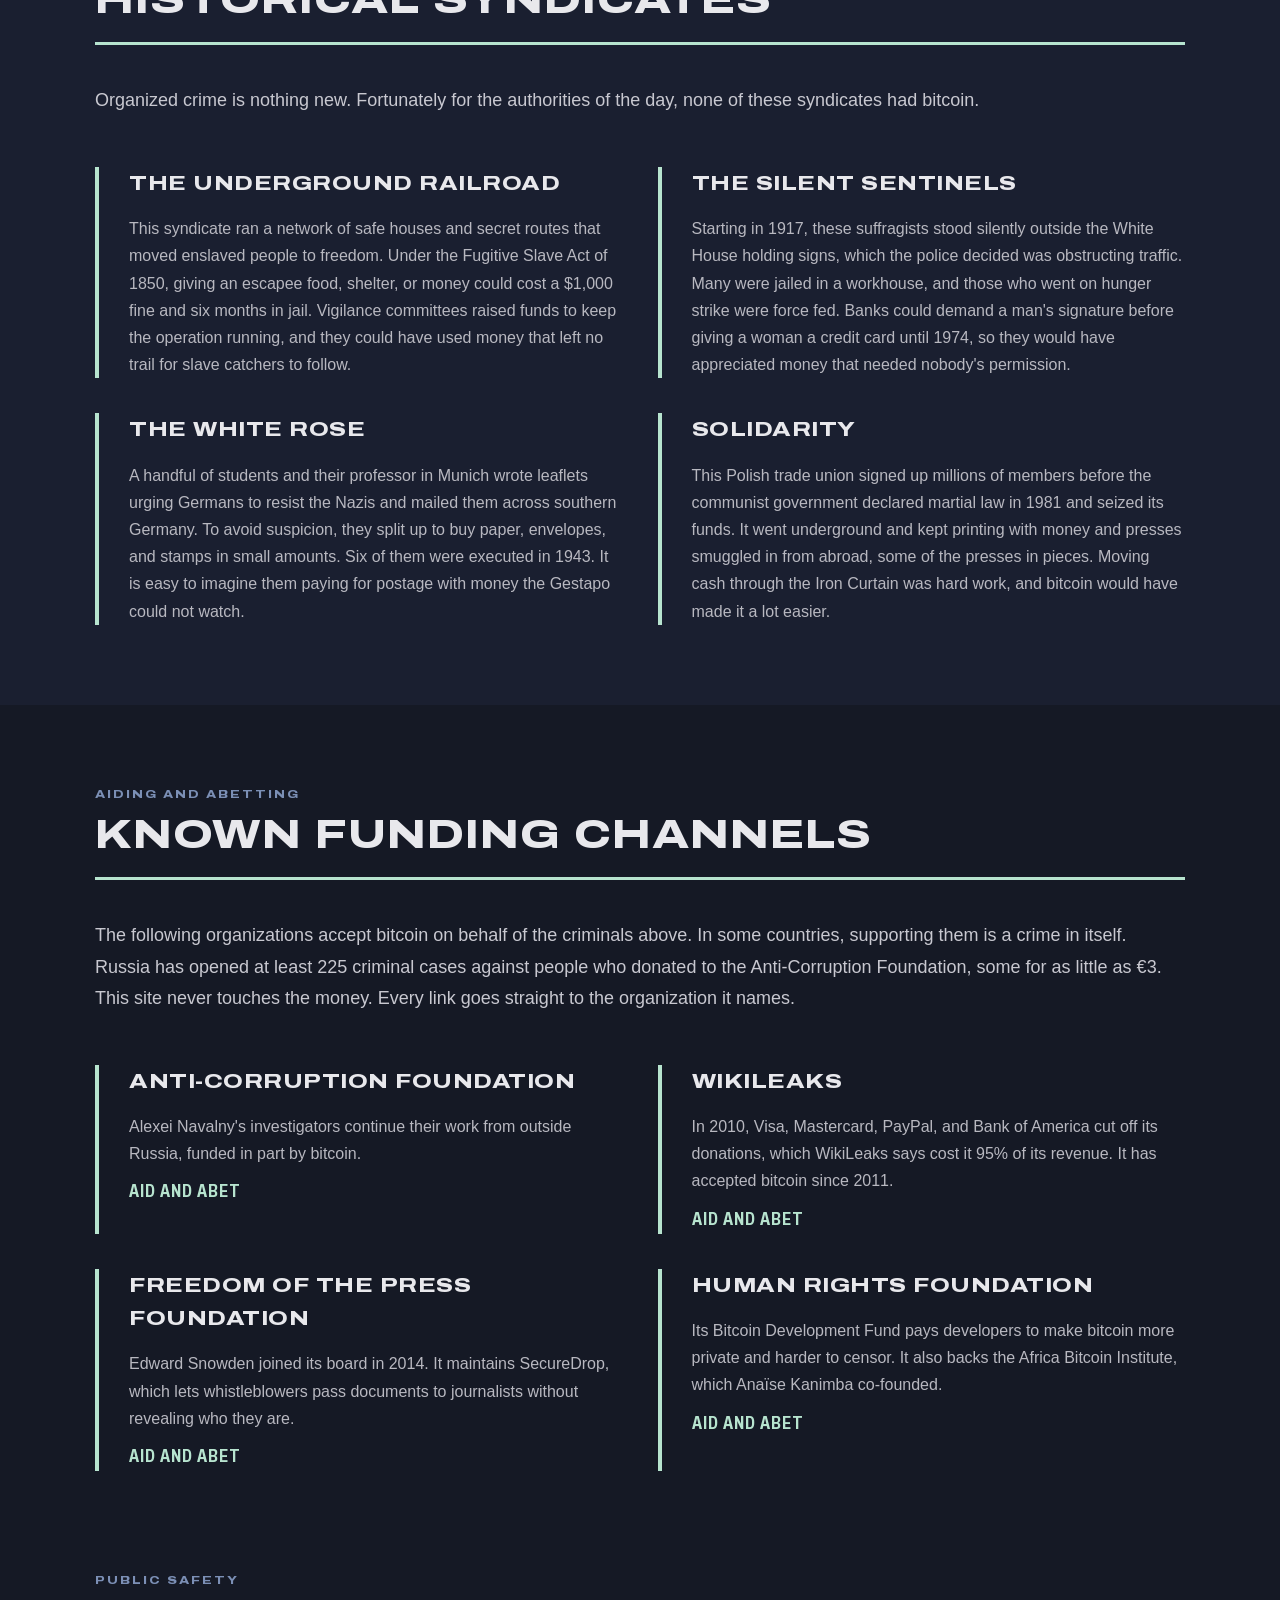
==== commit 3cb53436: "Bring the case files up to date for October 2026 Machado returned to Venezuela on October 25, 2026, " ====
--- a/index.html
+++ b/index.html
@@ -62,7 +62,7 @@
                     <h2 class="section-title">About Bitcoin</h2>
                 </div>
                 <div class="content-block">
-                    <p>The Bitcoin network is the world's largest and most secure computer network. 100% of global Bitcoin node operators are unregulated. As a result, no single government, bank, or corporation can control it.</p>
+                    <p>The Bitcoin network is the world's most powerful and most secure computer network. Tens of thousands of computers around the world run it, and 100% of them do so without permission. As a result, no single government, bank, or corporation can control it.</p>
                     <p>Furthermore, the network's native token, bitcoin, is entirely permissionless. It is impossible to stop criminals from using it because of the aforementioned decentralized network. While most "bitcoiners" use this native token as an alternative money, due to its limited supply and savings value, many use it for illicit purposes.</p>
                     <p>We are hard at work highlighting high-profile international cases so the public is aware of the many ways criminals use this network.</p>
                 </div>
@@ -102,7 +102,7 @@
                 </div>
                 <div class="criminal" id="farida-nabourema">
                     <h3 class="criminal-name">Farida Nabourema</h3>
-                    <p class="case-status"><span class="visually-hidden">Status. </span>At large</p>
+                    <p class="case-status"><span class="visually-hidden">Status. </span>In exile</p>
                     <ul class="criminal-list">
                         <li>Co-founding the "Faure Must Go" movement at 20 to call for civil resistance against the regime of Faure Gnassingbé in Togo</li>
                         <li>Rallying young Togolese against an authoritarian government</li>
@@ -149,7 +149,7 @@
                 </div>
                 <div class="criminal" id="maria-corina-machado">
                     <h3 class="criminal-name">María Corina Machado</h3>
-                    <p class="case-status"><span class="visually-hidden">Status. </span>In exile</p>
+                    <p class="case-status"><span class="visually-hidden">Status. </span>At large</p>
                     <ul class="criminal-list">
                         <li>Opposing Venezuela's government since 2002</li>
                         <li>Winning the opposition's 2023 presidential primary with more than 90 percent of the vote, a margin normally reserved for the government</li>
@@ -157,7 +157,7 @@
                         <li>Calling bitcoin a lifeline for Venezuelans living through hyperinflation</li>
                         <li>Advocating for democratic reforms and human rights in Venezuela</li>
                     </ul>
-                    <p class="criminal-description">She has said, "We envision Bitcoin as part of our national reserves, helping rebuild what the dictatorship stole." The 2025 Nobel Peace Prize went to her while she was in hiding. She left Venezuela in December 2025 after 16 months underground. In 2026, Venezuela's interior minister warned that a "surprise" awaited her if she came back. Her attempts to return have so far failed.</p>
+                    <p class="criminal-description">She has said, "We envision Bitcoin as part of our national reserves, helping rebuild what the dictatorship stole." The 2025 Nobel Peace Prize went to her while she was in hiding. She left Venezuela in December 2025 after 16 months underground. In 2026, Venezuela's interior minister warned that a "surprise" awaited her if she came back. On October 25, 2026, she came back anyway.</p>
                     <details class="evidence">
                         <summary>Evidence</summary>
                         <ul class="evidence-list">
@@ -167,17 +167,17 @@
                             <li><a href="https://www.nobelprize.org/prizes/peace/2025/press-release/" target="_blank" rel="noopener noreferrer">The Nobel Committee on her prize and life in hiding</a></li>
                             <li><a href="https://www.aljazeera.com/news/2025/12/11/venezuelas-machado-taunts-maduro-government-after-dramatic-exit-to-oslo" target="_blank" rel="noopener noreferrer">Al Jazeera on her escape to Oslo</a></li>
                             <li><a href="https://www.yahoo.com/news/articles/cabello-warns-maria-corina-machado-145204967.html" target="_blank" rel="noopener noreferrer">Miami Herald on the interior minister's warning</a></li>
-                            <li><a href="https://www.usnews.com/news/world/articles/2026-09-22/venezuelan-opposition-leader-machado-fails-in-return-attempts-as-rodriguez-meets-trump" target="_blank" rel="noopener noreferrer">Reuters on her failed attempts to return</a></li>
+                            <li><a href="https://time.com/article/2026/10/26/venezuela-maria-corina-machado-return-opposition-election-democracy/" target="_blank" rel="noopener noreferrer">TIME on her return to Venezuela</a></li>
                         </ul>
                     </details>
                 </div>
                 <div class="criminal" id="win-ko-ko-aung">
                     <h3 class="criminal-name">Win Ko Ko Aung</h3>
-                    <p class="case-status"><span class="visually-hidden">Status. </span>At large</p>
+                    <p class="case-status"><span class="visually-hidden">Status. </span>In exile</p>
                     <ul class="criminal-list">
                         <li>Speaking out against Myanmar's 2021 military coup</li>
                         <li>Escaping the junta with the only savings it could not freeze</li>
-                        <li>Researching bitcoin and human rights as a fellow at the Bitcoin Policy Institute</li>
+                        <li>Leading global bitcoin adoption at the Human Rights Foundation</li>
                         <li>Writing for Bitcoin Magazine about how bitcoin can protect dissidents in Myanmar</li>
                         <li>Helping nonprofits that operate under authoritarian regimes explore bitcoin</li>
                     </ul>
@@ -189,7 +189,7 @@
                             <li><a href="https://restofworld.org/2021/they-want-us-to-disappear/" target="_blank" rel="noopener noreferrer">Rest of World on activists hunted under Section 505A</a></li>
                             <li><a href="https://hrw.org/news/2023/05/06/myanmars-prisoner-release-still-leaves-thousands-detained" target="_blank" rel="noopener noreferrer">Human Rights Watch on how the junta uses Section 505A</a></li>
                             <li><a href="https://bitcoinmagazine.com/culture/how-bitcoin-can-save-political-dissidents-in-myanmar" target="_blank" rel="noopener noreferrer">Bitcoin Magazine on bitcoin for dissidents in Myanmar</a></li>
-                            <li><a href="https://bitcoinmagazine.com/authors/win-ko-ko-aung" target="_blank" rel="noopener noreferrer">Bitcoin Magazine author page listing his fellowship</a></li>
+                            <li><a href="https://2026.b.tc/agenda/bitcoin-adoption-from-first-use-to-everyday-reality" target="_blank" rel="noopener noreferrer">Bitcoin 2026 program listing his role at the Human Rights Foundation</a></li>
                         </ul>
                     </details>
                 </div>
@@ -229,7 +229,7 @@
                         <li>Demanding free and fair elections</li>
                         <li>Phoning one of the agents accused of poisoning him and getting him to talk about his underwear (Yes, he really did that!)</li>
                     </ul>
-                    <p class="criminal-description">In the first six weeks of 2021 alone, his movement received more than six bitcoin, worth nearly $300,000 at the time. No Russian bank could freeze it. He died in an Arctic penal colony on February 16, 2024, while serving 19 years for extremism. His network remains active, and authorities continue to investigate.</p>
+                    <p class="criminal-description">In the first six weeks of 2021 alone, his movement received more than six bitcoin, worth nearly $300,000 at the time. No Russian bank could freeze it. He died in an Arctic penal colony on February 16, 2024, while serving 19 years for extremism. In February 2026, five European governments said tests on samples from his body found a dart frog toxin, and called poisoning the "highly likely" cause of death. His network remains active, and Russian authorities continue to investigate it.</p>
                     <a href="https://acf.international/" target="_blank" rel="noopener noreferrer" class="case-link">Aid and abet by donating to the Anti-Corruption Foundation he founded</a>
                     <details class="evidence">
                         <summary>Evidence</summary>
@@ -238,6 +238,7 @@
                             <li><a href="https://www.pbs.org/newshour/world/russia-says-imprisoned-opposition-leader-alexei-navalny-has-died" target="_blank" rel="noopener noreferrer">PBS NewsHour on his death in an Arctic penal colony</a></li>
                             <li><a href="https://www.occrp.org/en/news/kremlin-critic-navalny-sentenced-to-19-years-for-extremism" target="_blank" rel="noopener noreferrer">OCCRP on his 19-year sentence for extremism</a></li>
                             <li><a href="https://www.bostonglobe.com/2020/12/22/world/navalny-says-russian-official-confessed-plot-poison-him" target="_blank" rel="noopener noreferrer">The Boston Globe on the phone call</a></li>
+                            <li><a href="https://www.pbs.org/newshour/world/russia-poisoned-opposition-leader-alexei-navalny-with-dart-frog-toxin-five-european-nations-say" target="_blank" rel="noopener noreferrer">PBS NewsHour on the dart frog toxin found in his samples</a></li>
                         </ul>
                     </details>
                 </div>
@@ -273,7 +274,7 @@
                         <li>Running CANVAS, which has trained activists from more than 50 countries</li>
                         <li>Teaching activists about bitcoin in CANVAS's financial freedom trainings</li>
                     </ul>
-                    <p class="criminal-description">Popovic teaches revolution for a living. Since Otpor! helped bring down Milosevic, his organization has worked with pro-democracy movements in Iran, Zimbabwe, Burma, Venezuela, Ukraine, and dozens of other countries. In April 2026 he shared a stage at a bitcoin conference in Las Vegas with Evan Mawarire and Anaïse Kanimba, two other individuals on this list.</p>
+                    <p class="criminal-description">Popovic teaches revolution for a living. Since Otpor! helped bring down Milosevic, his organization has worked with pro-democracy movements in Iran, Zimbabwe, Burma, Venezuela, Ukraine, and dozens of other countries. In April 2026 he shared a stage at a bitcoin conference in Las Vegas with Evan Mawarire and Anaïse Kanimba, two other individuals on this list. Serbian students did it again in October 2026, when a student-led movement won the parliamentary election and President Aleksandar Vucic conceded defeat.</p>
                     <details class="evidence">
                         <summary>Evidence</summary>
                         <ul class="evidence-list">
@@ -284,6 +285,7 @@
                             <li><a href="https://en.cryptonomist.ch/2026/04/29/the-real-use-of-bitcoin-defending-freedom-and-human-rights-when-everything-collapses/" target="_blank" rel="noopener noreferrer">A write-up of the 2026 panel with Mawarire and Kanimba</a></li>
                             <li><a href="https://www.youtube.com/watch?v=4x2KDFKQm3s" target="_blank" rel="noopener noreferrer">Video of the 2026 panel in Las Vegas</a></li>
                             <li><a href="https://foreignpolicy.com/2013/04/05/why-dictators-dont-like-jokes/" target="_blank" rel="noopener noreferrer">Foreign Policy on the barrel the police arrested</a></li>
+                            <li><a href="https://www.pbs.org/newshour/world/serbias-strongman-leader-vucic-concedes-defeat-to-student-led-movement-in-seismic-political-shift" target="_blank" rel="noopener noreferrer">PBS NewsHour on the student-led movement beating Vucic in 2026</a></li>
                         </ul>
                     </details>
                 </div>
@@ -295,6 +297,7 @@
                         <li>Writing for The Washington Post, CNN, and the BBC about wrongful detention and transnational repression</li>
                         <li>Co-founding the Africa Bitcoin Institute</li>
                         <li>Running the freedom technology program at the World Liberty Congress</li>
+                        <li>Being named one of Freedom House's first five Ambassadors for Freedom in 2026</li>
                         <li>Getting into bitcoin while campaigning to free her father, which is how it usually starts</li>
                     </ul>
                     <p class="criminal-description">In 2020, Rwanda lured her father, Paul Rusesabagina, onto a plane to Kigali, then sentenced him to 25 years in prison. While she campaigned for his release, her sister's phone was infected with Pegasus spyware, and supporters were scared to donate to his legal defense fund under their own names. That is when she discovered bitcoin. He was freed in 2023. The Africa Bitcoin Institute she co-founded has since received funding from the Human Rights Foundation.</p>
@@ -308,6 +311,7 @@
                             <li><a href="https://bitcoinmagazine.com/politics/from-hotel-rwanda-to-bitcoin-anaise-kanimbas-fight-for-freedom-enters-a-new-chapter" target="_blank" rel="noopener noreferrer">Bitcoin Magazine on how she found bitcoin</a></li>
                             <li><a href="https://hrf.org/latest/hrf-bitcoin-development-fund-supports-20-projects-worldwide/" target="_blank" rel="noopener noreferrer">Human Rights Foundation on its grant to the Africa Bitcoin Institute</a></li>
                             <li><a href="https://freedomhouse.org/expert/anaise-kanimba" target="_blank" rel="noopener noreferrer">Freedom House profile of her work</a></li>
+                            <li><a href="https://freedomhouse.org/article/freedom-house-launches-ambassadors-freedom-program-names-five-leading-human-rights" target="_blank" rel="noopener noreferrer">Freedom House on naming her an Ambassador for Freedom</a></li>
                         </ul>
                     </details>
                 </div>
@@ -384,10 +388,10 @@
                     <details class="evidence">
                         <summary>Evidence</summary>
                         <ul class="evidence-list">
-                            <li><a href="https://feministcoalition2020.com/who-we-are/" target="_blank" rel="noopener noreferrer">Feminist Coalition on who it is</a></li>
+                            <li><a href="https://feministco.com/about/" target="_blank" rel="noopener noreferrer">Feminist Coalition on who it is</a></li>
                             <li><a href="https://techcabal.com/2020/10/13/endsars-flutterwave-crowdfunding-links-shut-down/" target="_blank" rel="noopener noreferrer">TechCabal on the day its donation link went dead</a></li>
                             <li><a href="https://qz.com/africa/1922466/how-bitcoin-powered-nigerias-endsars-protests" target="_blank" rel="noopener noreferrer">Quartz on how bitcoin funded the protests</a></li>
-                            <li><a href="https://feministcoalition2020.com/progress-report-oct-15/" target="_blank" rel="noopener noreferrer">Its own report on the money it received and spent</a></li>
+                            <li><a href="https://feministco.com/projects/endsars/" target="_blank" rel="noopener noreferrer">Its own accounts of the money it received and spent</a></li>
                             <li><a href="https://www.amnesty.org/en/latest/news/2020/10/nigeria-authorities-must-stop-attempts-to-cover-up-lekki-toll-gate-massacre-new-investigative-timeline-2/" target="_blank" rel="noopener noreferrer">Amnesty International on the shooting at Lekki Toll Gate</a></li>
                             <li><a href="https://time.com/collections/time100-next-2021/5937623/end-sars-activists-feyikemi-abudu-odunayo-eweniyi-and-damilola-odufuwa/" target="_blank" rel="noopener noreferrer">TIME on three of its members</a></li>
                         </ul>
@@ -502,6 +506,9 @@
                         </div>
                         <div class="country-item">
                             <h4>Nepal</h4>
+                        </div>
+                        <div class="country-item">
+                            <h4>Qatar</h4>
                         </div>
                         <div class="country-item">
                             <h4>Tunisia</h4>
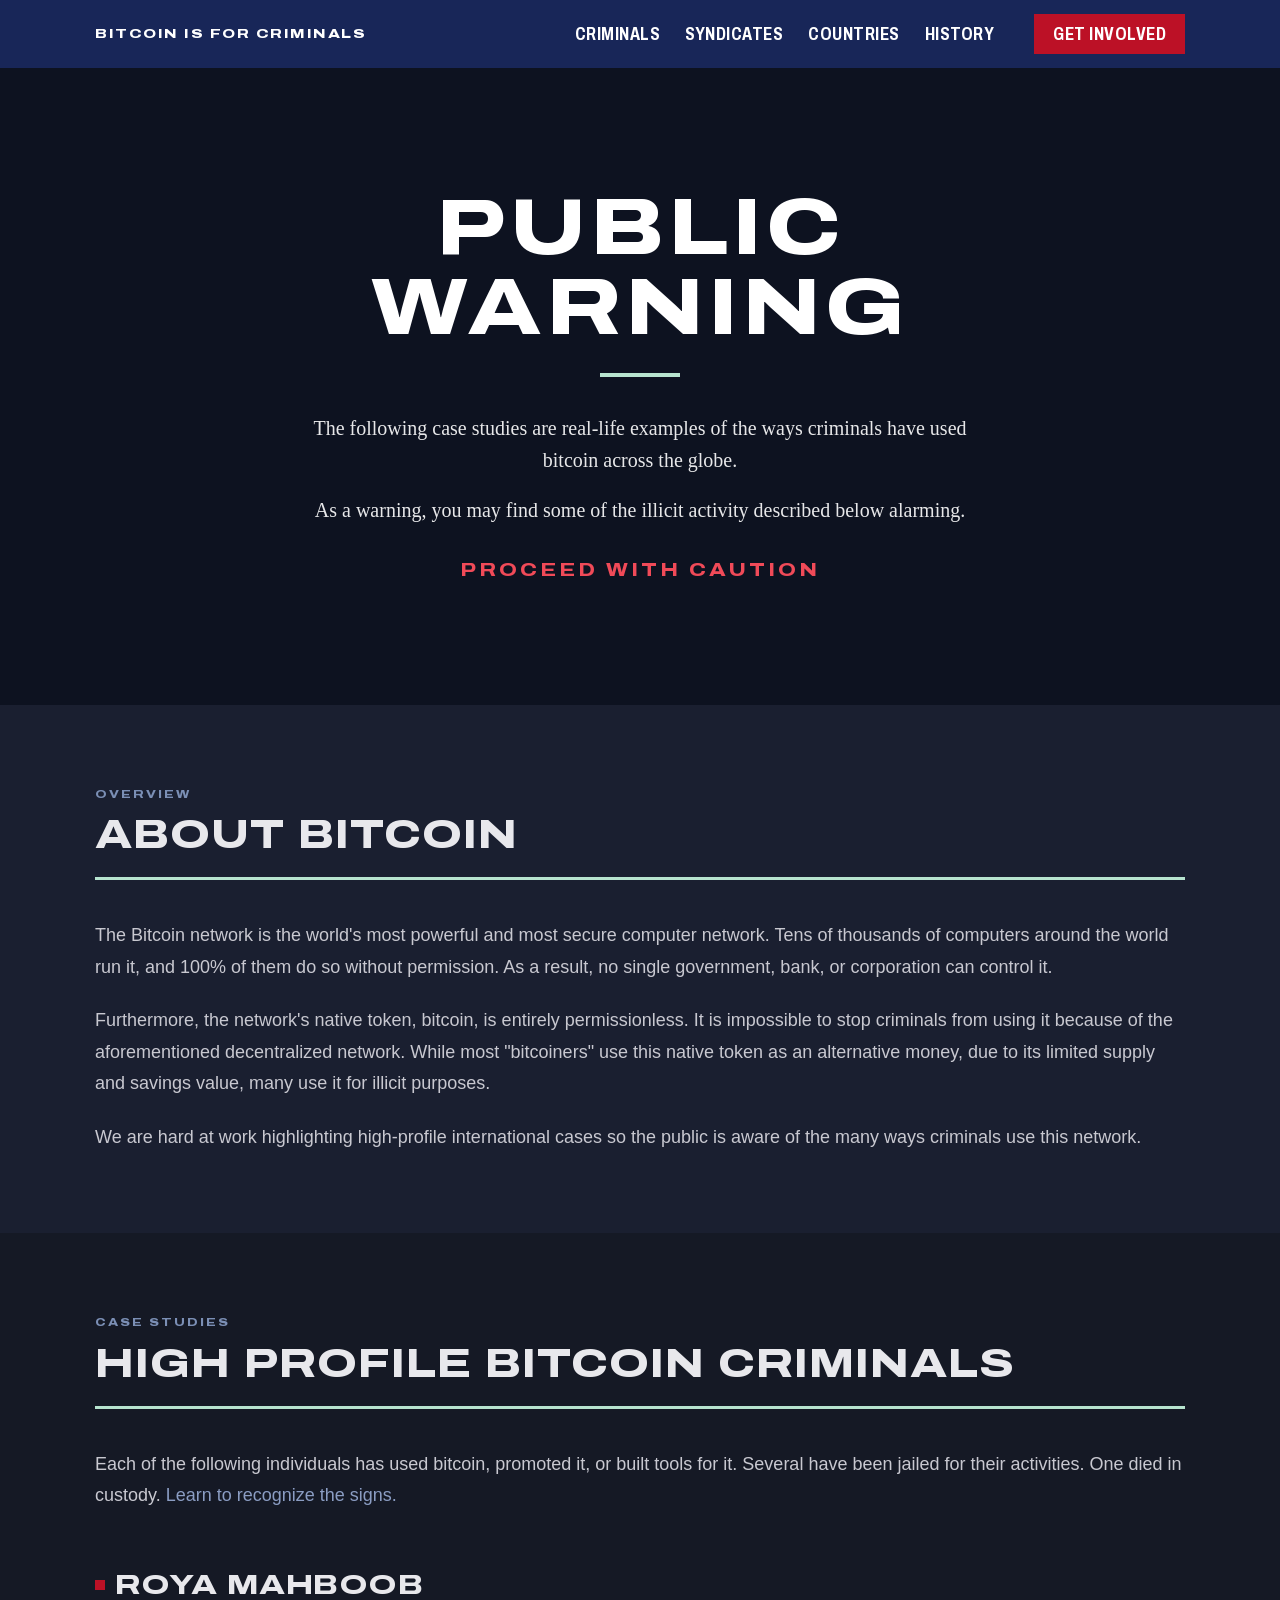
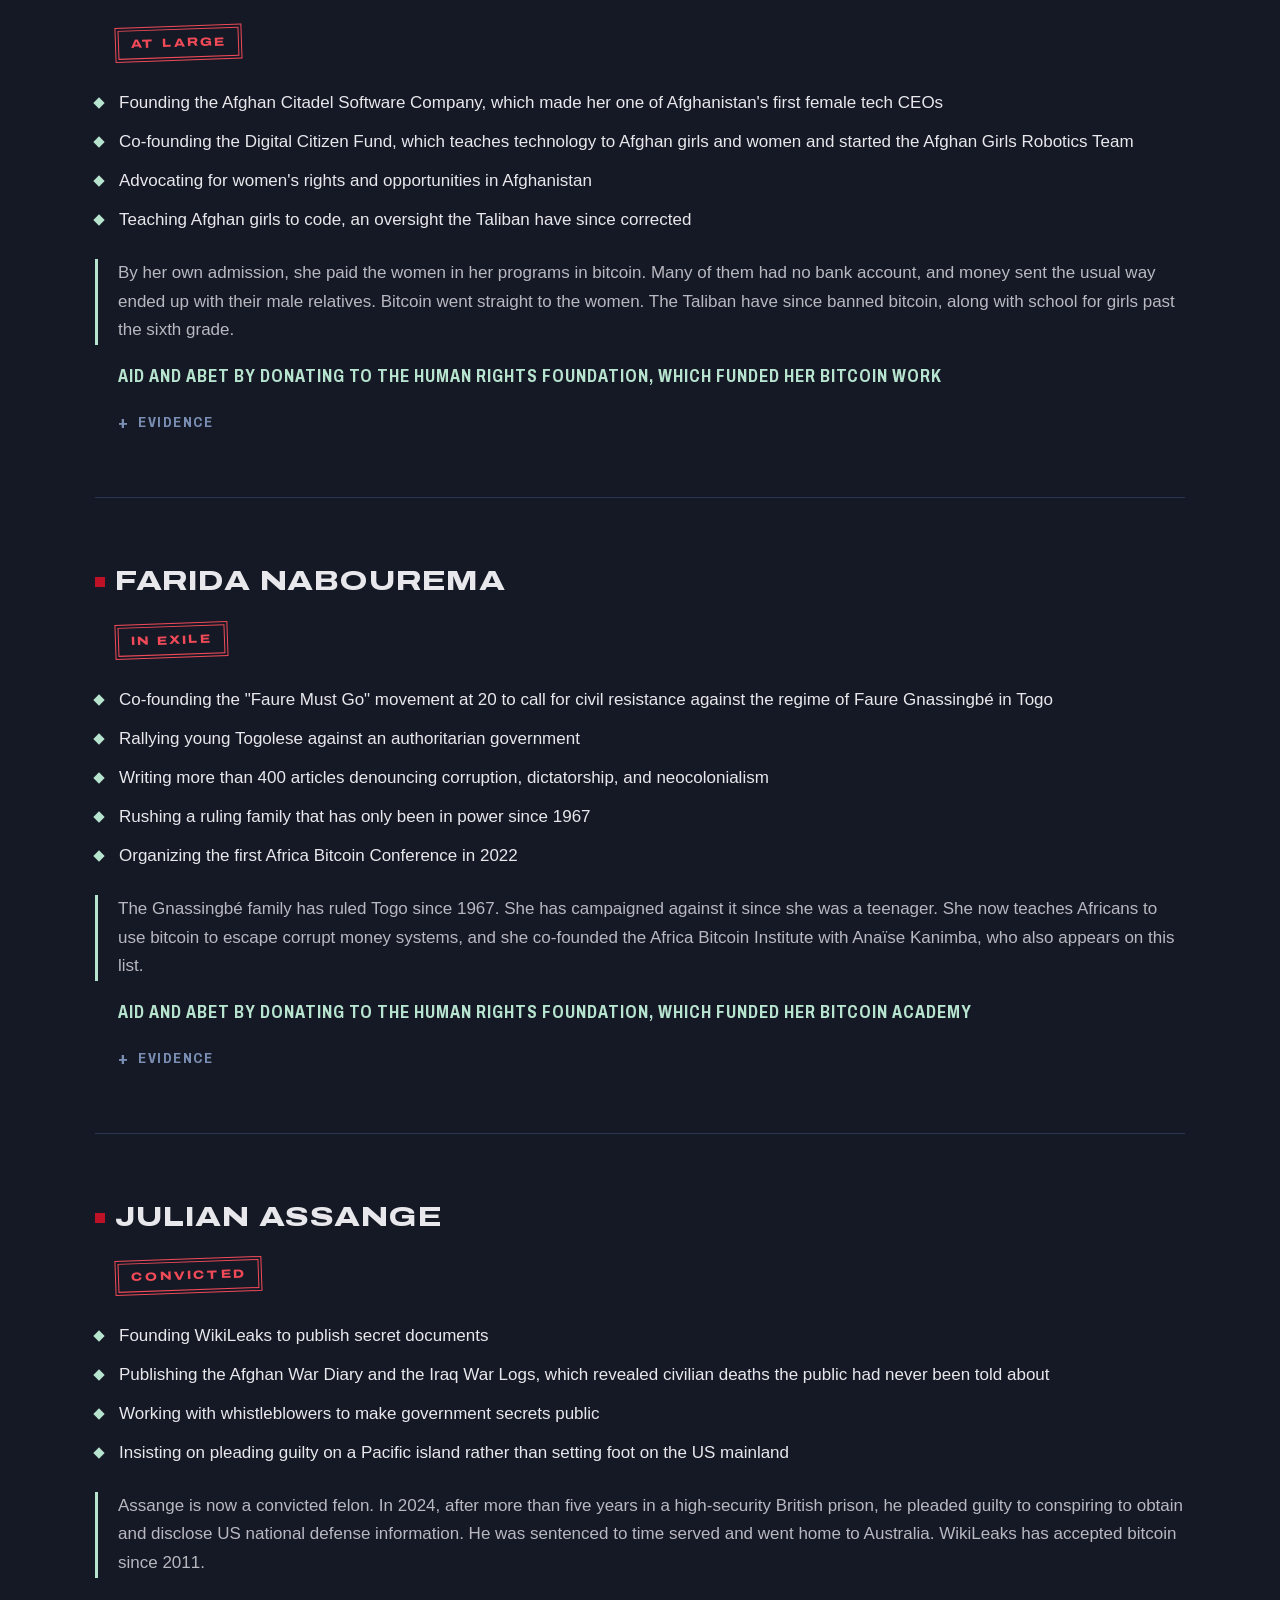
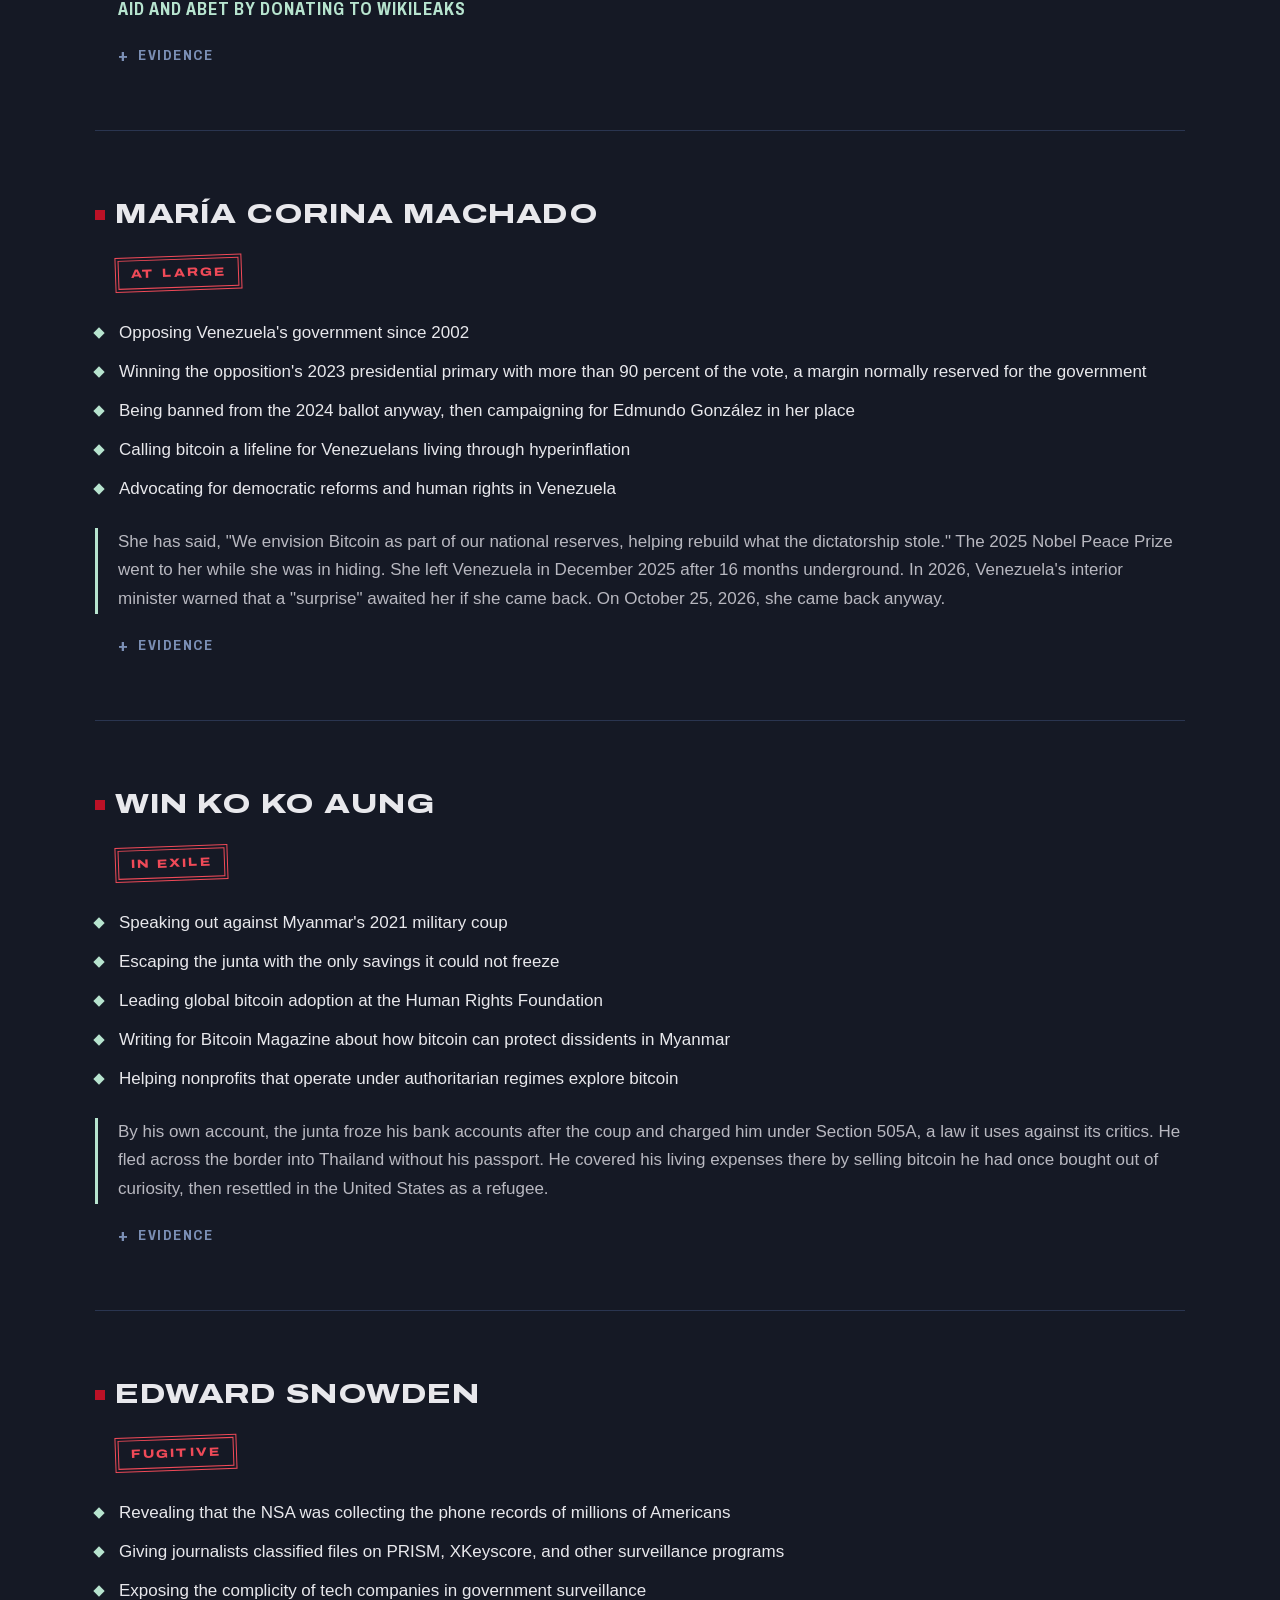
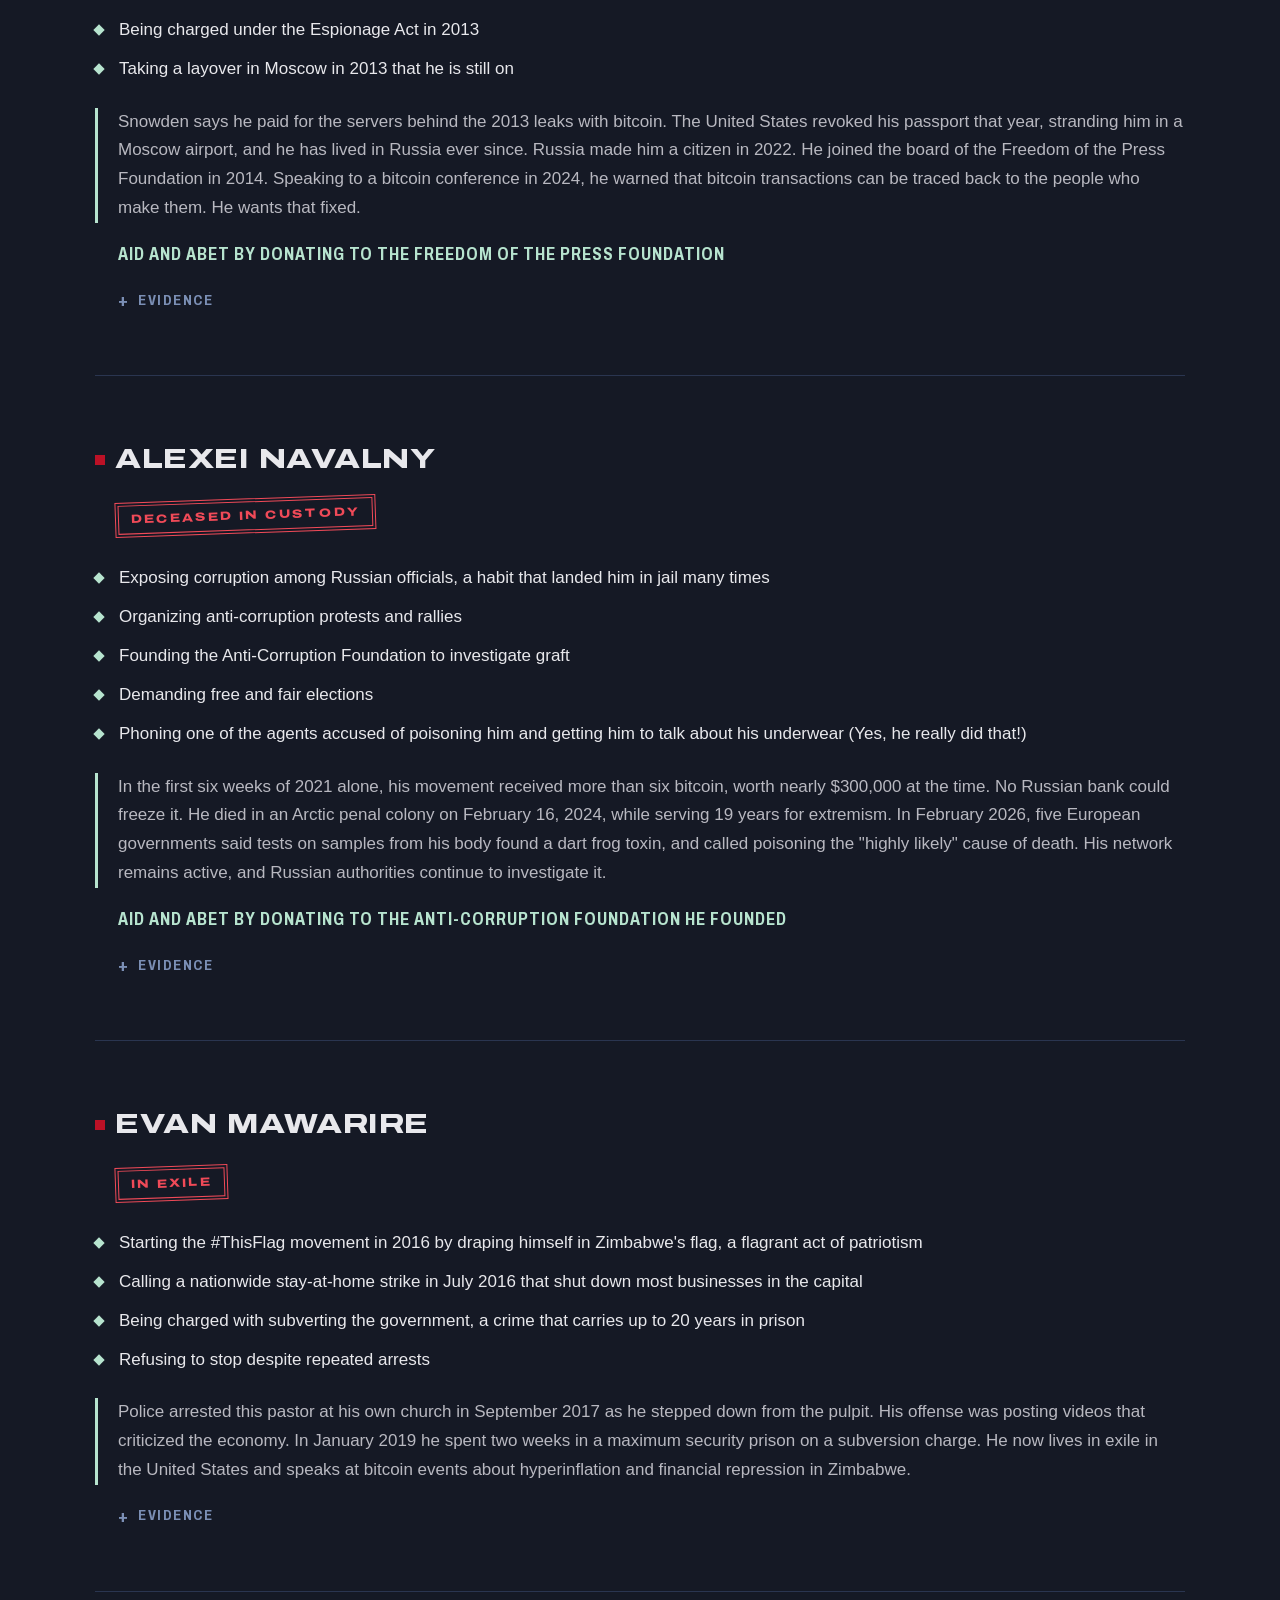
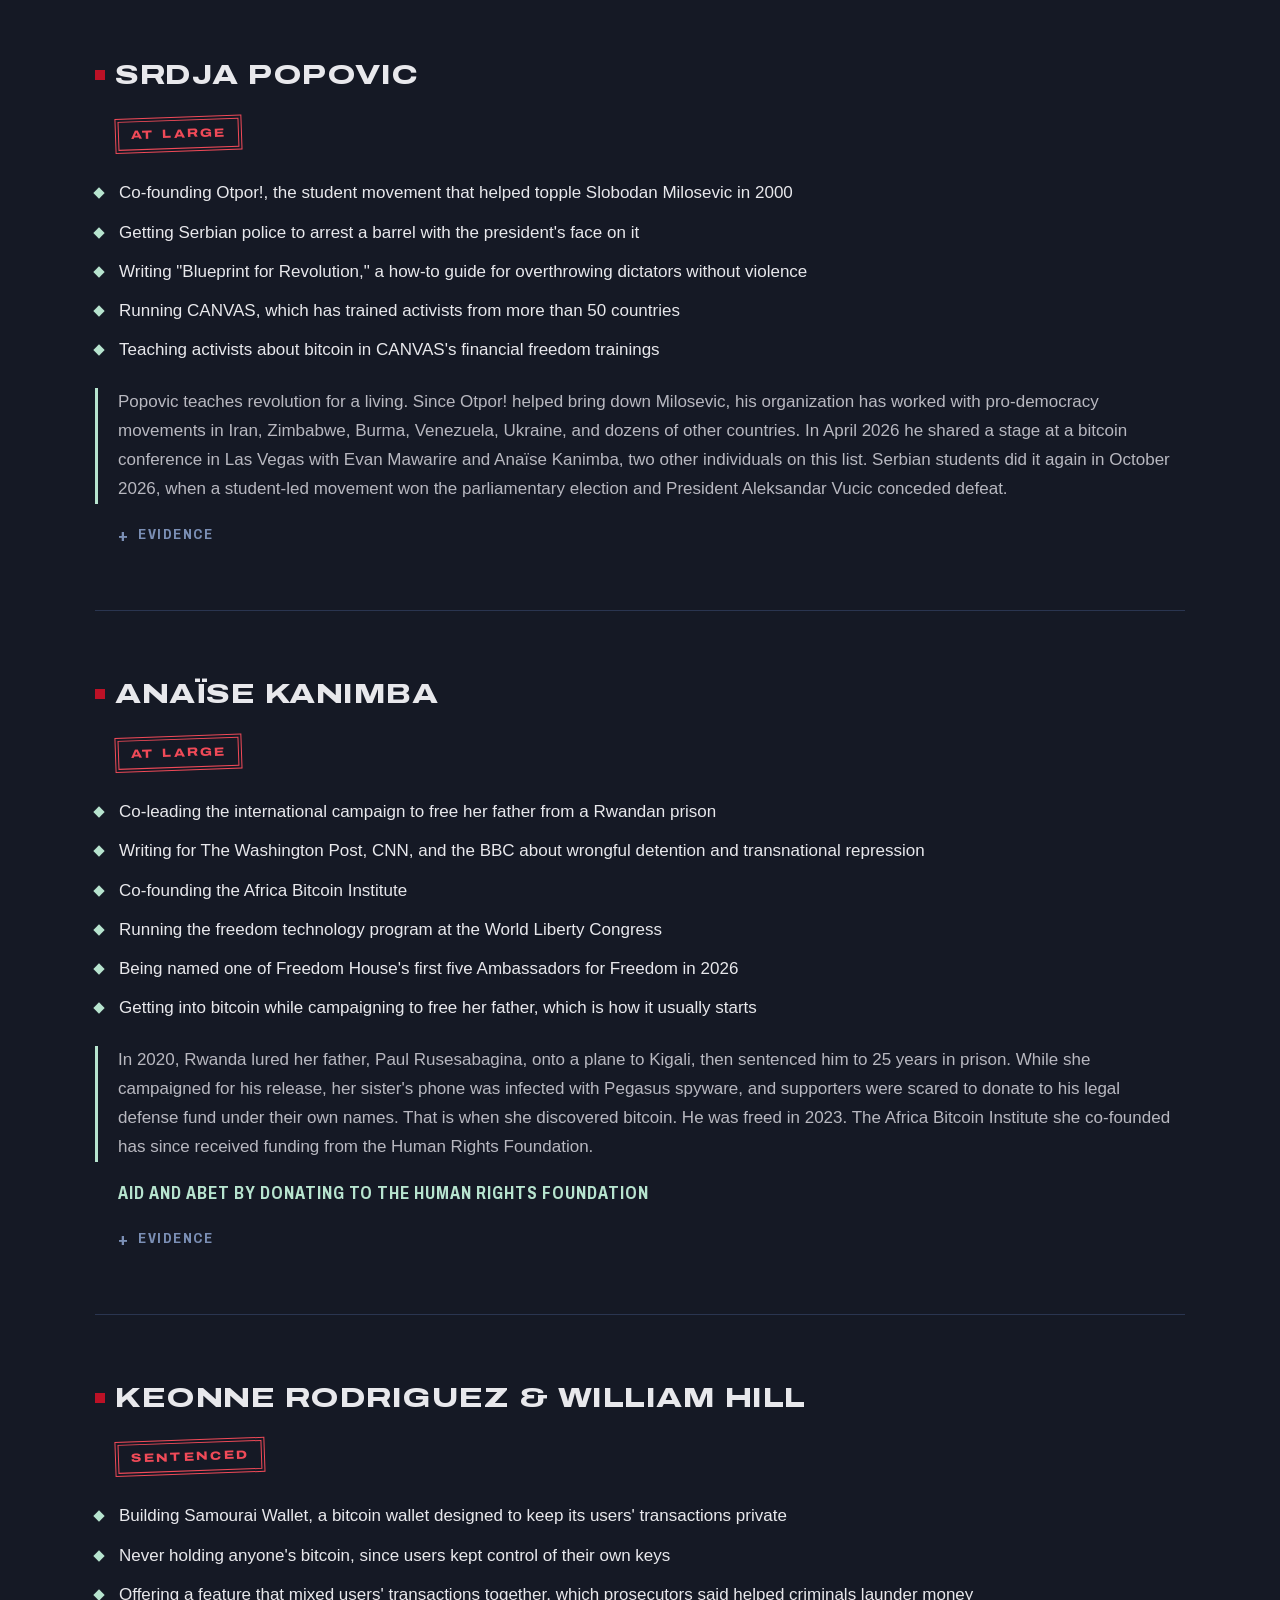
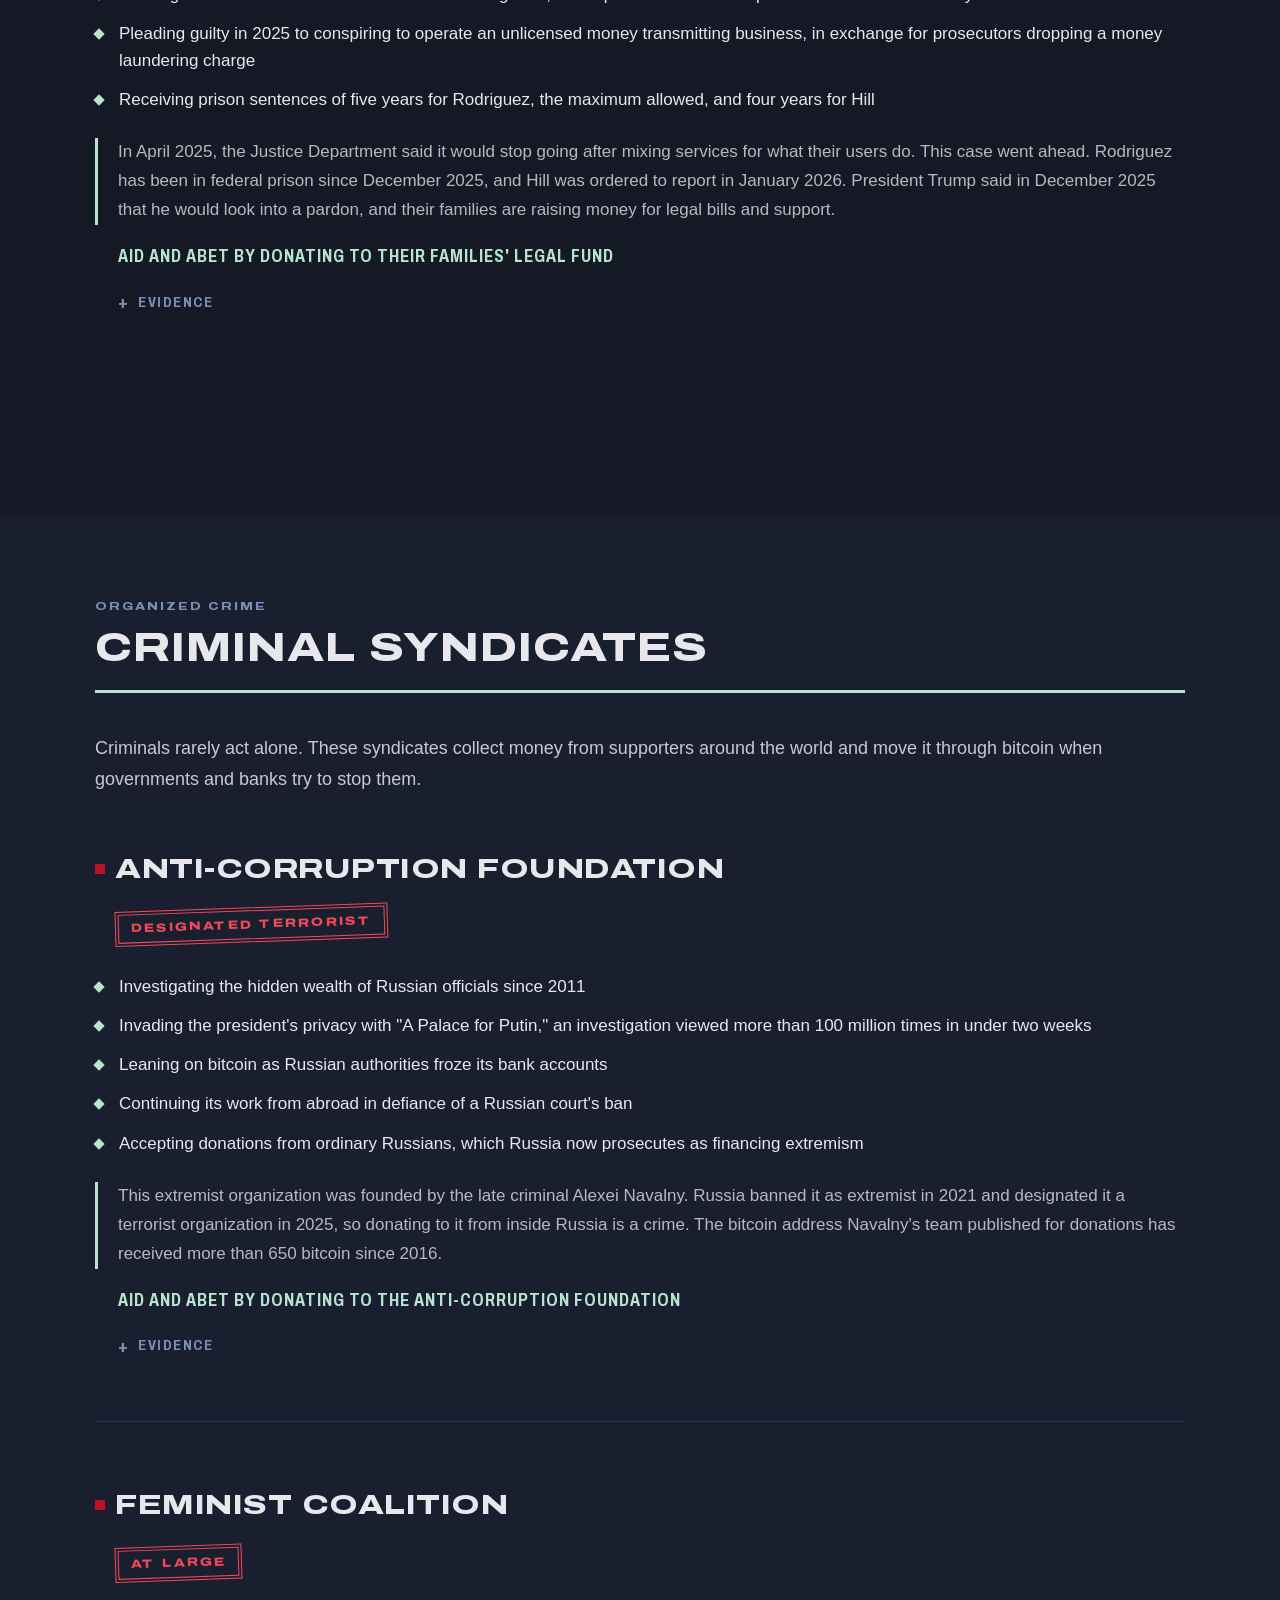
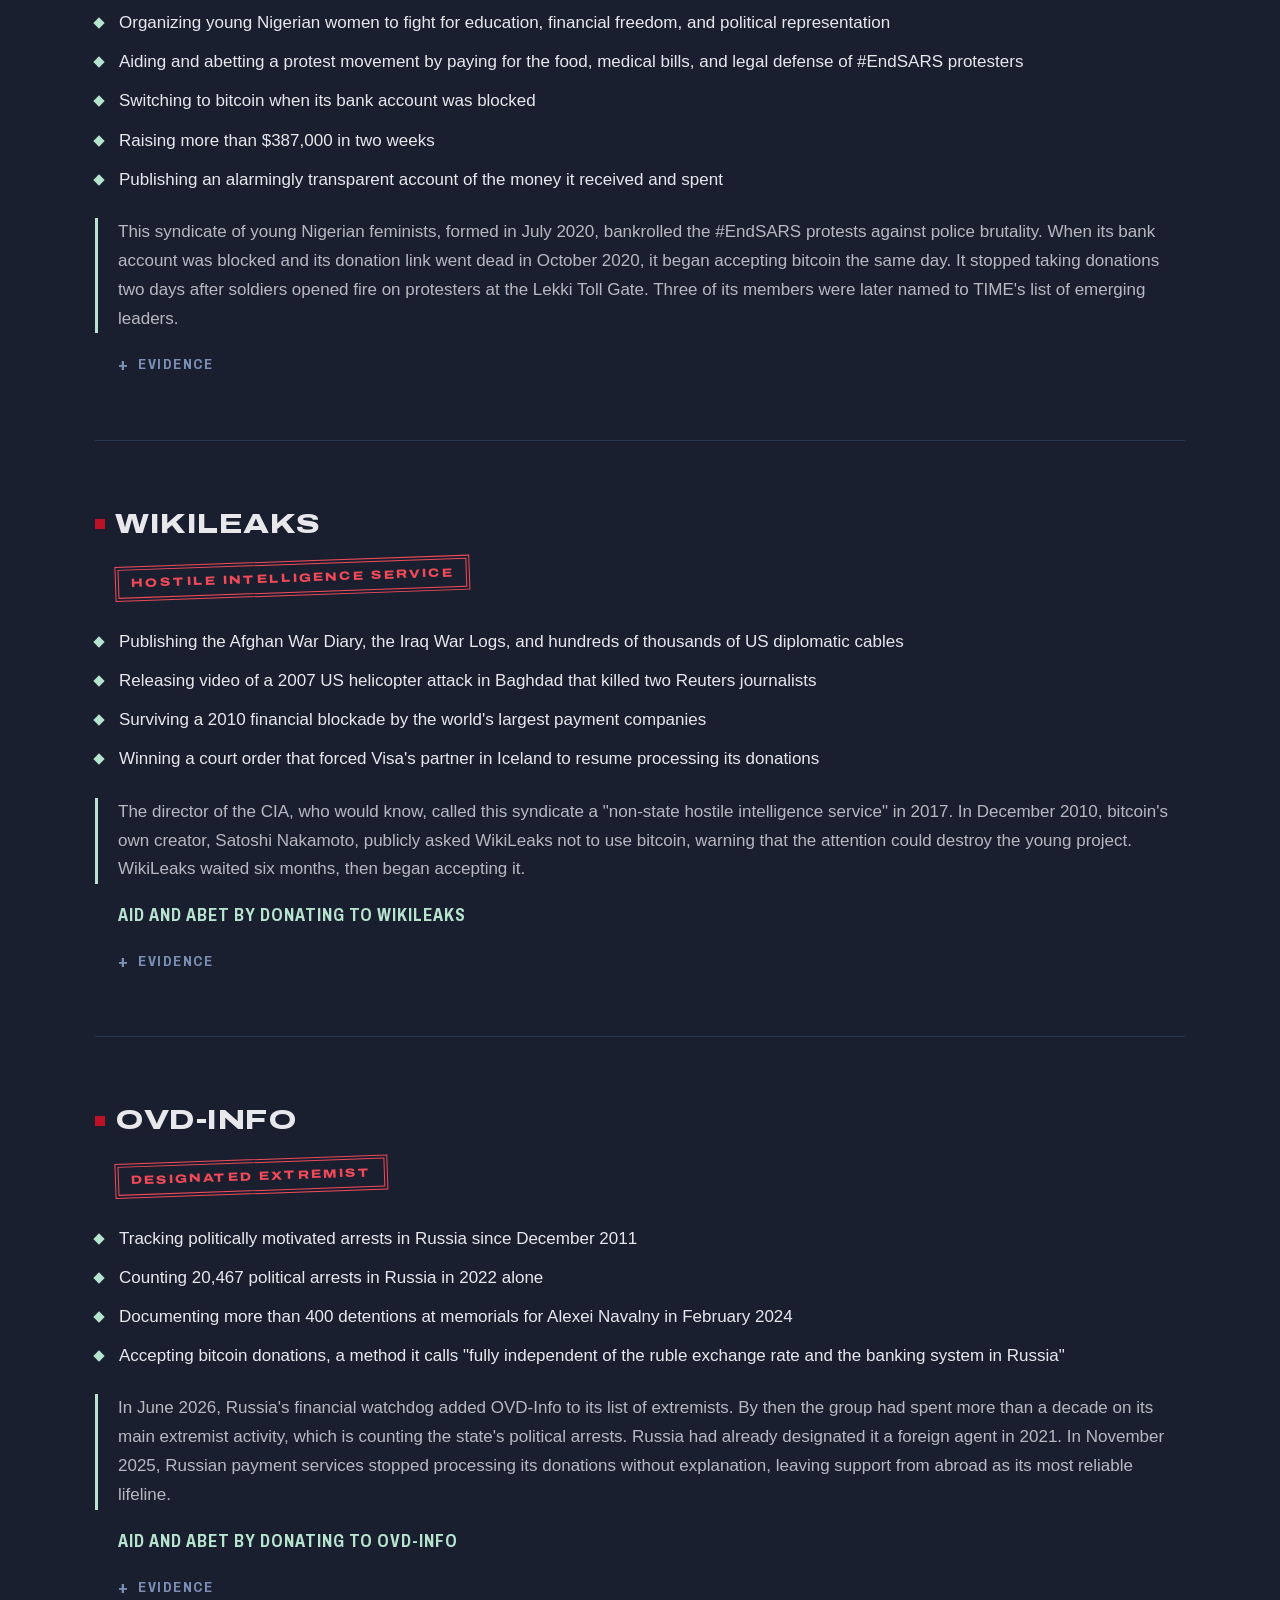
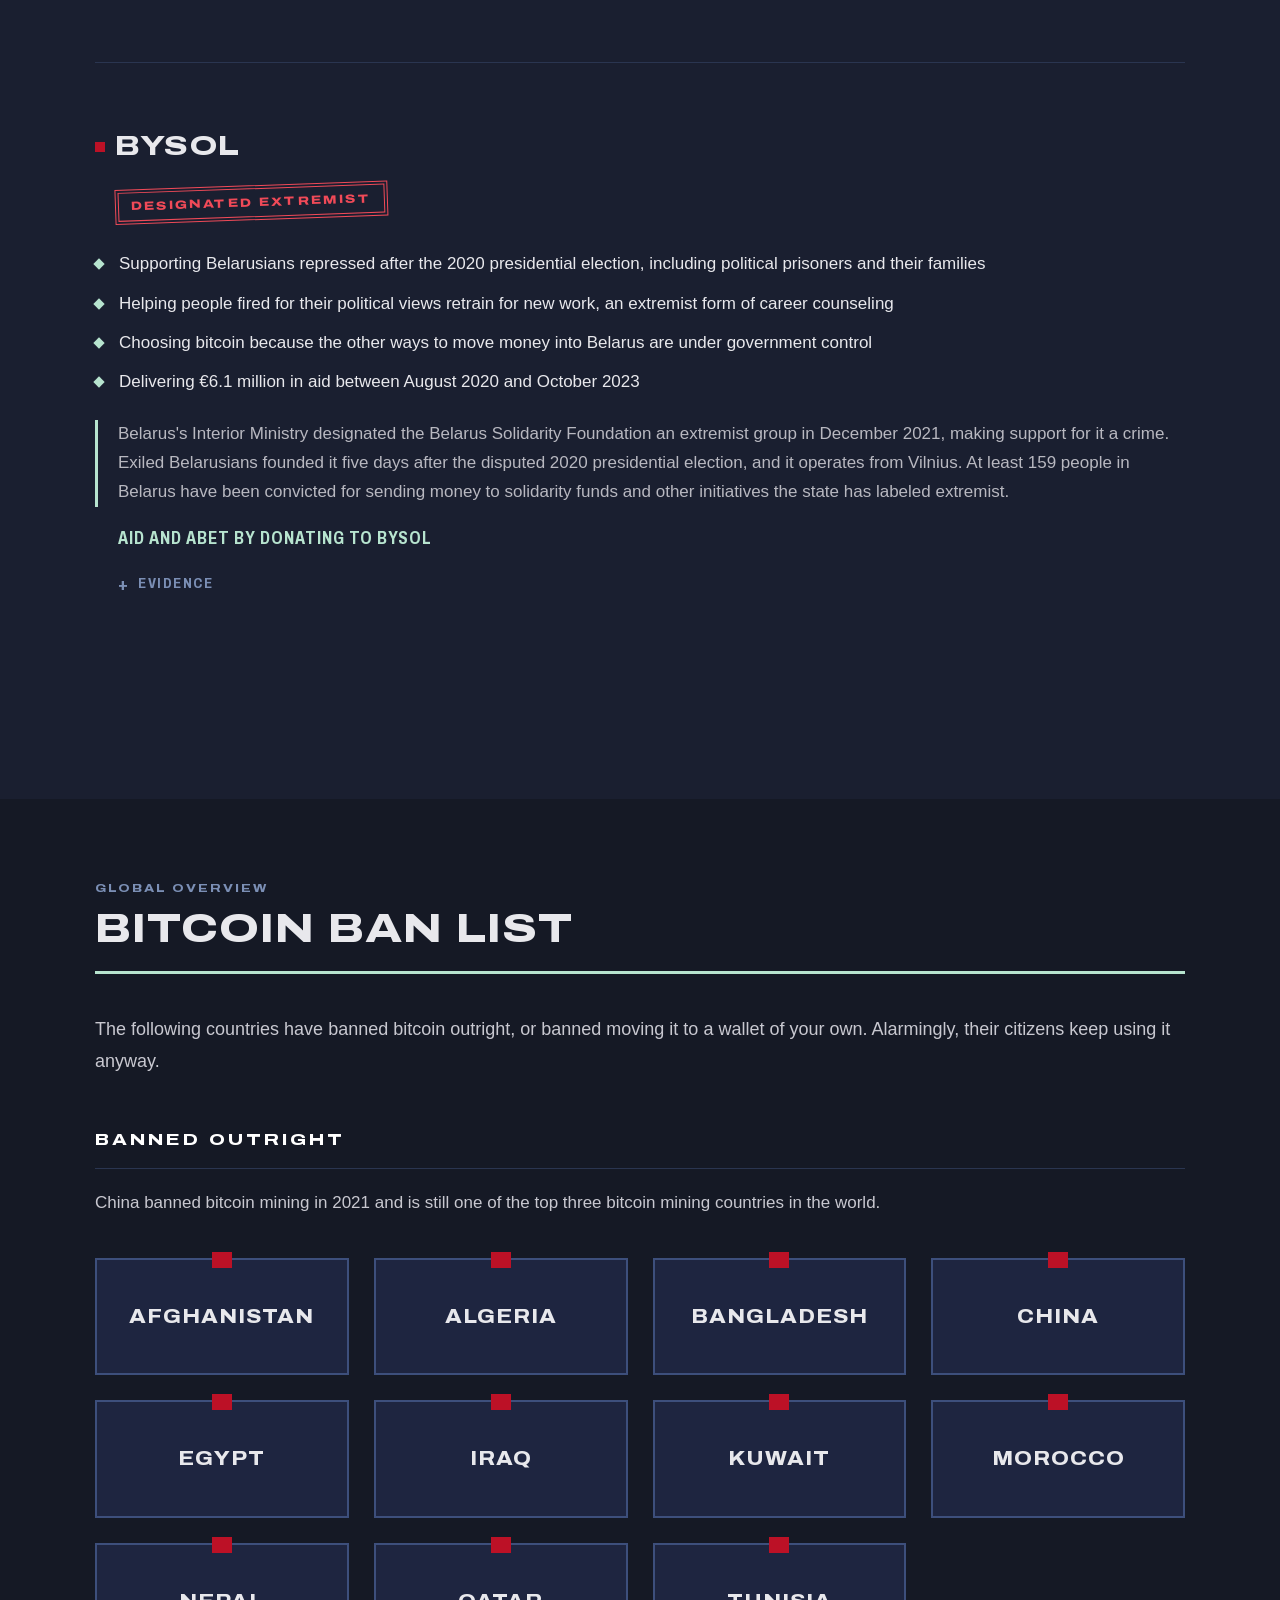
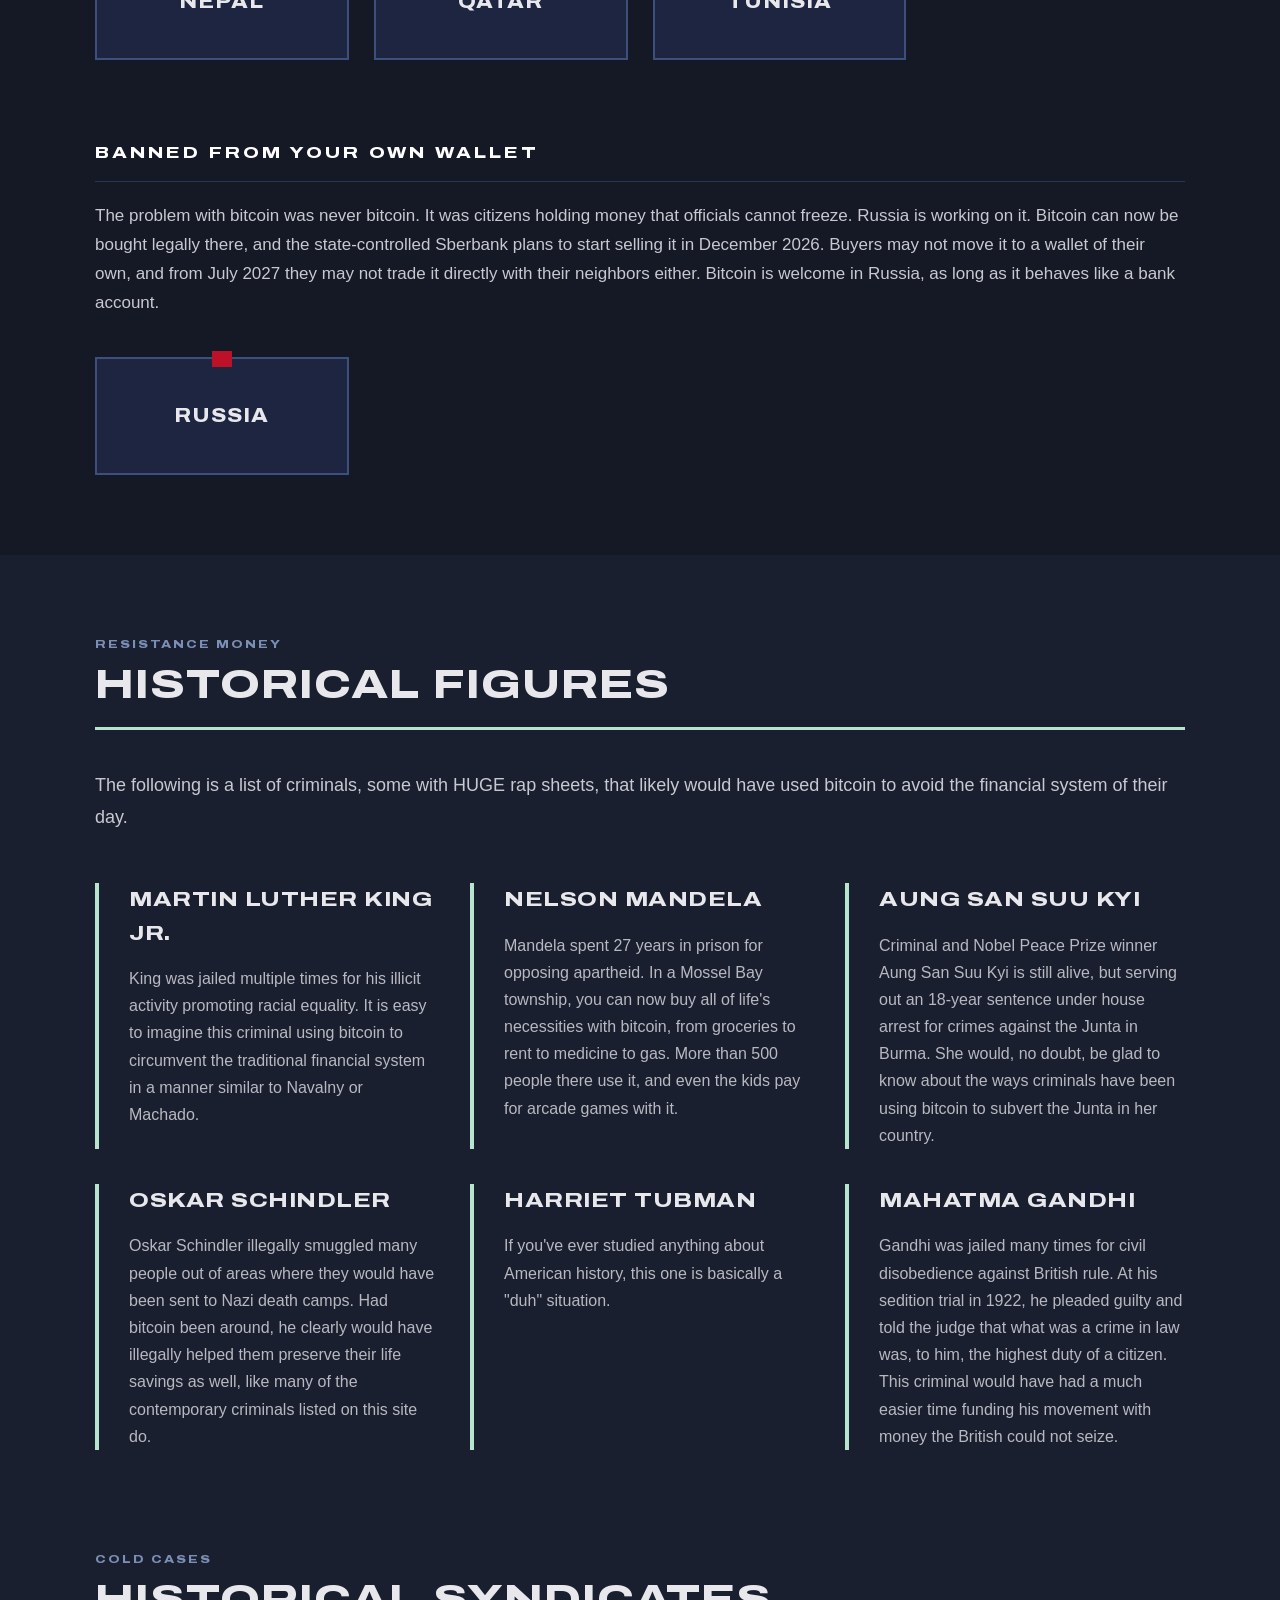
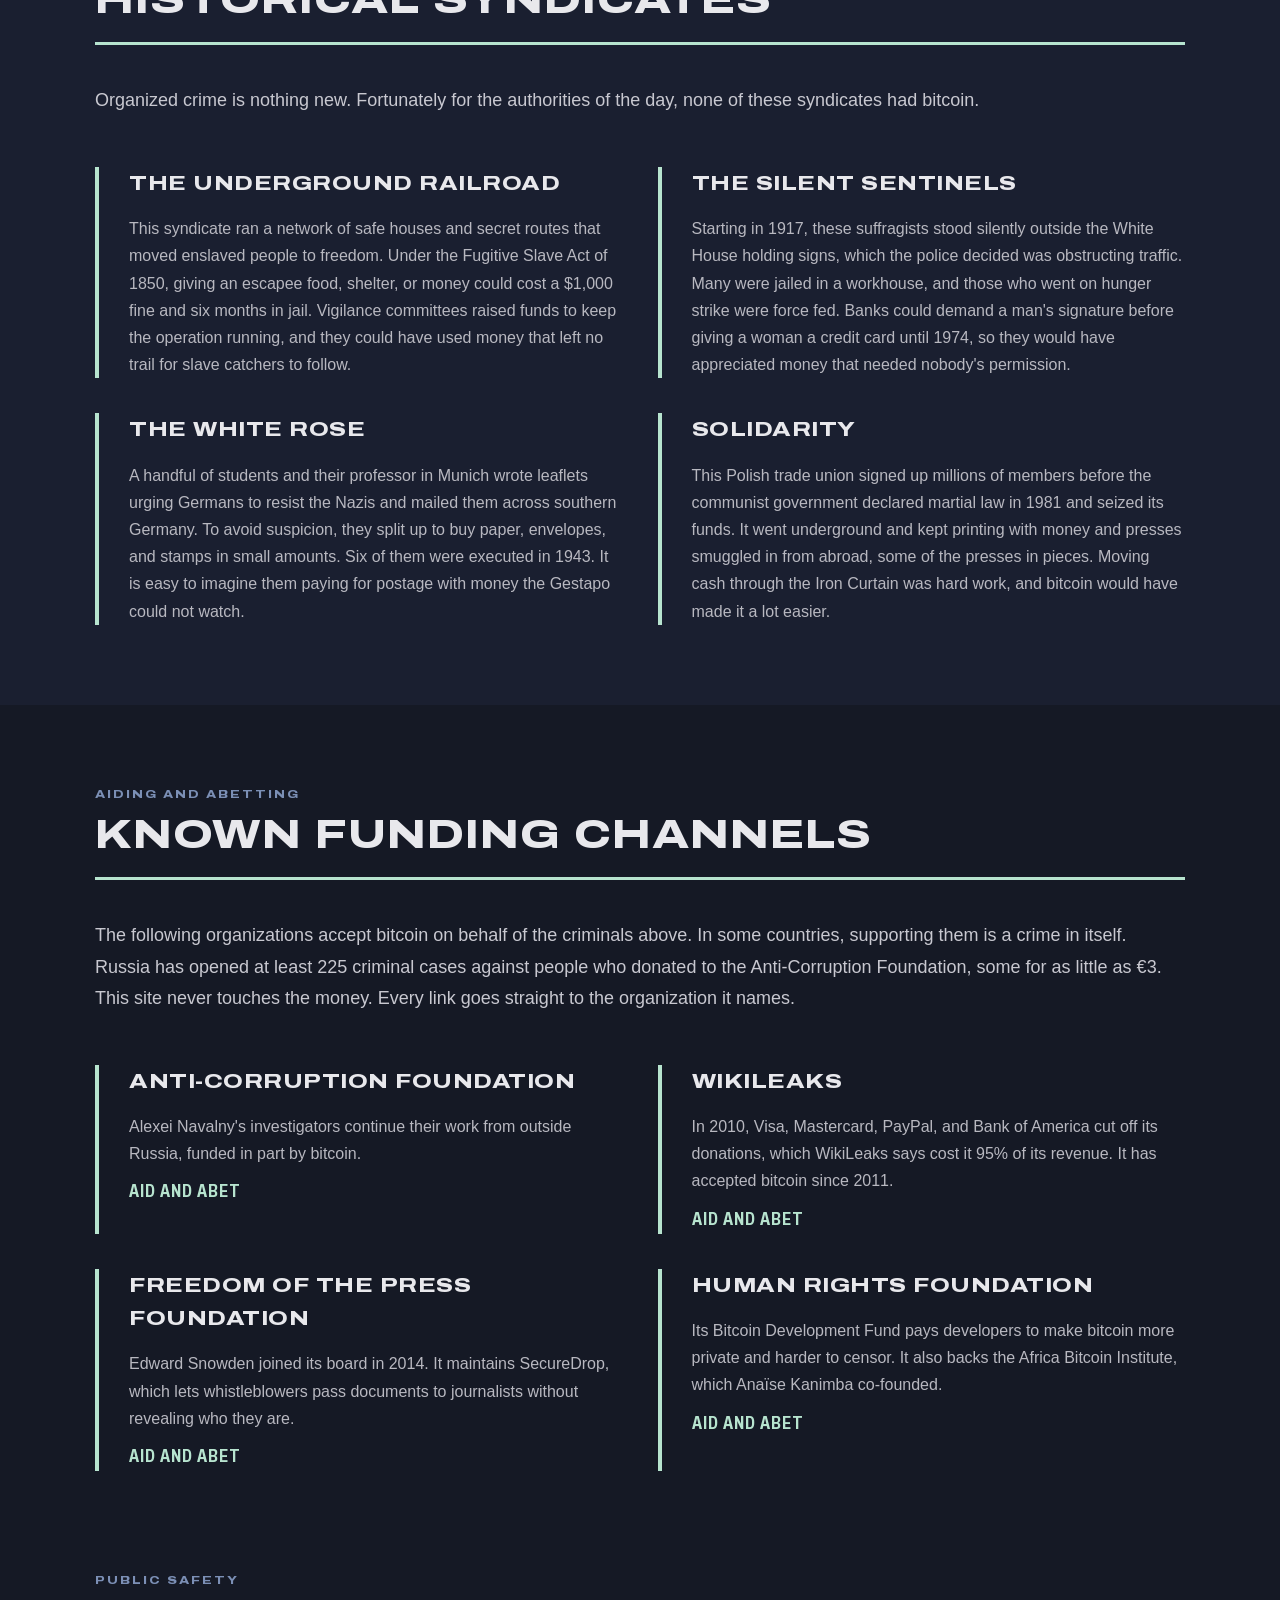
==== commit e091705f: "Fix the mobile menu and add accessibility and SEO basics The closed mobile menu no longer takes keyb" ====
--- a/index.html
+++ b/index.html
@@ -3,11 +3,12 @@
 <head>
     <meta charset="UTF-8">
     <meta name="viewport" content="width=device-width, initial-scale=1.0">
-    <title>Bitcoin is for Criminals</title>
+    <title>Bitcoin is for Criminals | A Satirical Public Warning</title>
     <link rel="preload" href="fonts/archivo-latin.woff2" as="font" type="font/woff2" crossorigin>
     <link rel="stylesheet" href="styles.css">
     <link rel="canonical" href="https://bitcoinisforcriminals.com/">
-    <link rel="icon" type="image/svg+xml" href="data:image/svg+xml,<svg xmlns='http://www.w3.org/2000/svg' viewBox='0 0 100 100'><rect fill='%23182658' width='100' height='100'/><text y='.9em' x='50%' text-anchor='middle' font-size='80' fill='white'>₿</text></svg>">
+    <link rel="icon" href="/favicon.ico" sizes="48x48">
+    <link rel="icon" href="/favicon.svg" type="image/svg+xml">
     <link rel="apple-touch-icon" href="apple-touch-icon.png">
     <meta name="theme-color" content="#182658">
     <meta name="description" content="A satirical public warning about the activists, dissidents, and journalists who use bitcoin to resist authoritarian governments.">
@@ -23,15 +24,41 @@
     <meta name="twitter:card" content="summary_large_image">
     <meta name="twitter:title" content="Bitcoin is for Criminals">
     <meta name="twitter:description" content="A satirical public warning about the activists, dissidents, and journalists who use bitcoin to resist authoritarian governments.">
+    <meta name="twitter:image" content="https://bitcoinisforcriminals.com/og-image.png">
+    <meta name="twitter:image:alt" content="Public warning. Real-life case studies of the ways criminals have used bitcoin across the globe. Proceed with caution.">
+    <script type="application/ld+json">
+    {
+        "@context": "https://schema.org",
+        "@graph": [
+            {
+                "@type": "WebSite",
+                "@id": "https://bitcoinisforcriminals.com/#website",
+                "name": "Bitcoin is for Criminals",
+                "url": "https://bitcoinisforcriminals.com/"
+            },
+            {
+                "@type": "WebPage",
+                "@id": "https://bitcoinisforcriminals.com/#webpage",
+                "url": "https://bitcoinisforcriminals.com/",
+                "name": "Bitcoin is for Criminals",
+                "description": "A satirical public warning about the activists, dissidents, and journalists who use bitcoin to resist authoritarian governments.",
+                "genre": "Satire",
+                "inLanguage": "en",
+                "isPartOf": { "@id": "https://bitcoinisforcriminals.com/#website" }
+            }
+        ]
+    }
+    </script>
 </head>
 <body>
+    <a class="skip-link" href="#main">Skip to content</a>
     <header>
         <div class="header-inner">
             <a href="#" class="logo">BITCOIN IS FOR CRIMINALS</a>
-            <button class="mobile-menu-toggle" aria-label="Toggle menu" aria-expanded="false">
+            <button class="mobile-menu-toggle" aria-label="Toggle menu" aria-expanded="false" aria-controls="main-nav">
                 <span class="hamburger"></span>
             </button>
-            <nav class="main-nav">
+            <nav class="main-nav" id="main-nav" aria-label="Main">
                 <ul class="nav-list">
                     <li><a href="#criminals">Criminals</a></li>
                     <li><a href="#syndicates">Syndicates</a></li>
@@ -43,11 +70,11 @@
         </div>
     </header>
 
-    <main>
+    <main id="main" tabindex="-1">
         <section id="hero">
             <div class="hero-overlay"></div>
             <div class="container">
-                <h1 class="hero-title">PUBLIC WARNING</h1>
+                <h1 class="hero-title"><span class="visually-hidden">Bitcoin is for Criminals. </span>PUBLIC WARNING</h1>
                 <hr class="hero-divider">
                 <p class="hero-text">The following case studies are real-life examples of the ways criminals have used bitcoin across the globe.</p>
                 <p class="hero-text">As a warning, you may find some of the illicit activity described below alarming.</p>
@@ -676,9 +703,9 @@
     <footer>
         <div class="footer-inner">
             <div class="footer-content">
-                <nav class="footer-nav">
+                <nav class="footer-nav" aria-label="Footer">
                     <div class="footer-col">
-                        <h4 class="footer-heading">Navigate</h4>
+                        <h2 class="footer-heading">Navigate</h2>
                         <ul class="footer-links">
                             <li><a href="#about">About</a></li>
                             <li><a href="#criminals">Criminals</a></li>
@@ -706,27 +733,34 @@
         document.addEventListener('DOMContentLoaded', function() {
             const menuToggle = document.querySelector('.mobile-menu-toggle');
             const mainNav = document.querySelector('.main-nav');
-            const navLinks = document.querySelectorAll('.nav-list a');
-            
+            const closers = document.querySelectorAll('.nav-list a, .logo');
+            const desktop = window.matchMedia('(min-width: 1024px)');
+            const setMenu = function(open) {
+                menuToggle.setAttribute('aria-expanded', open);
+                menuToggle.classList.toggle('active', open);
+                mainNav.classList.toggle('active', open);
+                document.body.classList.toggle('menu-open', open);
+            };
+
             menuToggle.addEventListener('click', function() {
-                const isExpanded = this.getAttribute('aria-expanded') === 'true';
-                this.setAttribute('aria-expanded', !isExpanded);
-                mainNav.classList.toggle('active');
-                this.classList.toggle('active');
-                document.body.classList.toggle('menu-open');
+                setMenu(this.getAttribute('aria-expanded') !== 'true');
             });
-            
-            navLinks.forEach(link => {
-                link.addEventListener('click', function() {
-                    if (window.innerWidth <= 1023) {
-                        menuToggle.setAttribute('aria-expanded', 'false');
-                        mainNav.classList.remove('active');
-                        menuToggle.classList.remove('active');
-                        document.body.classList.remove('menu-open');
-                    }
-                });
+
+            closers.forEach(link => link.addEventListener('click', () => setMenu(false)));
+
+            document.addEventListener('keydown', function(event) {
+                if (event.key === 'Escape' && mainNav.classList.contains('active')) {
+                    setMenu(false);
+                    menuToggle.focus();
+                }
             });
-            
+
+            desktop.addEventListener('change', function() {
+                if (desktop.matches) {
+                    setMenu(false);
+                }
+            });
+
             const signs = document.querySelectorAll('.signs-list input');
             const threat = document.querySelector('.threat');
             if (signs.length && threat) {
--- a/styles.css
+++ b/styles.css
@@ -290,7 +290,7 @@
     font-weight: 800;
     font-size: 18px;
     letter-spacing: 3px;
-    color: #BC1126;
+    color: #F04A58;
     margin-top: 30px;
     text-transform: uppercase;
 }
@@ -664,6 +664,26 @@
     border: 0;
 }
 
+.skip-link {
+    position: absolute;
+    top: -100px;
+    left: 16px;
+    z-index: 2000;
+    padding: 10px 16px;
+    background: #B7E4CF;
+    color: #0D1220;
+    font-size: 16px;
+    font-weight: 700;
+}
+
+.skip-link:focus {
+    top: 12px;
+}
+
+main:focus {
+    outline: none;
+}
+
 .case-status {
     display: inline-block;
     margin: -4px 0 26px 20px;
@@ -1095,7 +1115,12 @@
     }
     
     .mobile-menu-toggle {
-        display: block;
+        display: flex;
+        align-items: center;
+        justify-content: center;
+        width: 44px;
+        height: 44px;
+        padding: 0;
     }
     
     .main-nav {
@@ -1107,7 +1132,8 @@
         background: #0D1220;
         padding: 40px;
         transform: translateX(100%);
-        transition: transform 0.3s ease;
+        visibility: hidden;
+        transition: transform 0.3s ease, visibility 0s linear 0.3s;
         justify-content: center;
         align-items: center;
         overflow-y: auto;
@@ -1115,6 +1141,8 @@
 
     .main-nav.active {
         transform: translateX(0);
+        visibility: visible;
+        transition: transform 0.3s ease, visibility 0s;
     }
 
     .nav-list {
